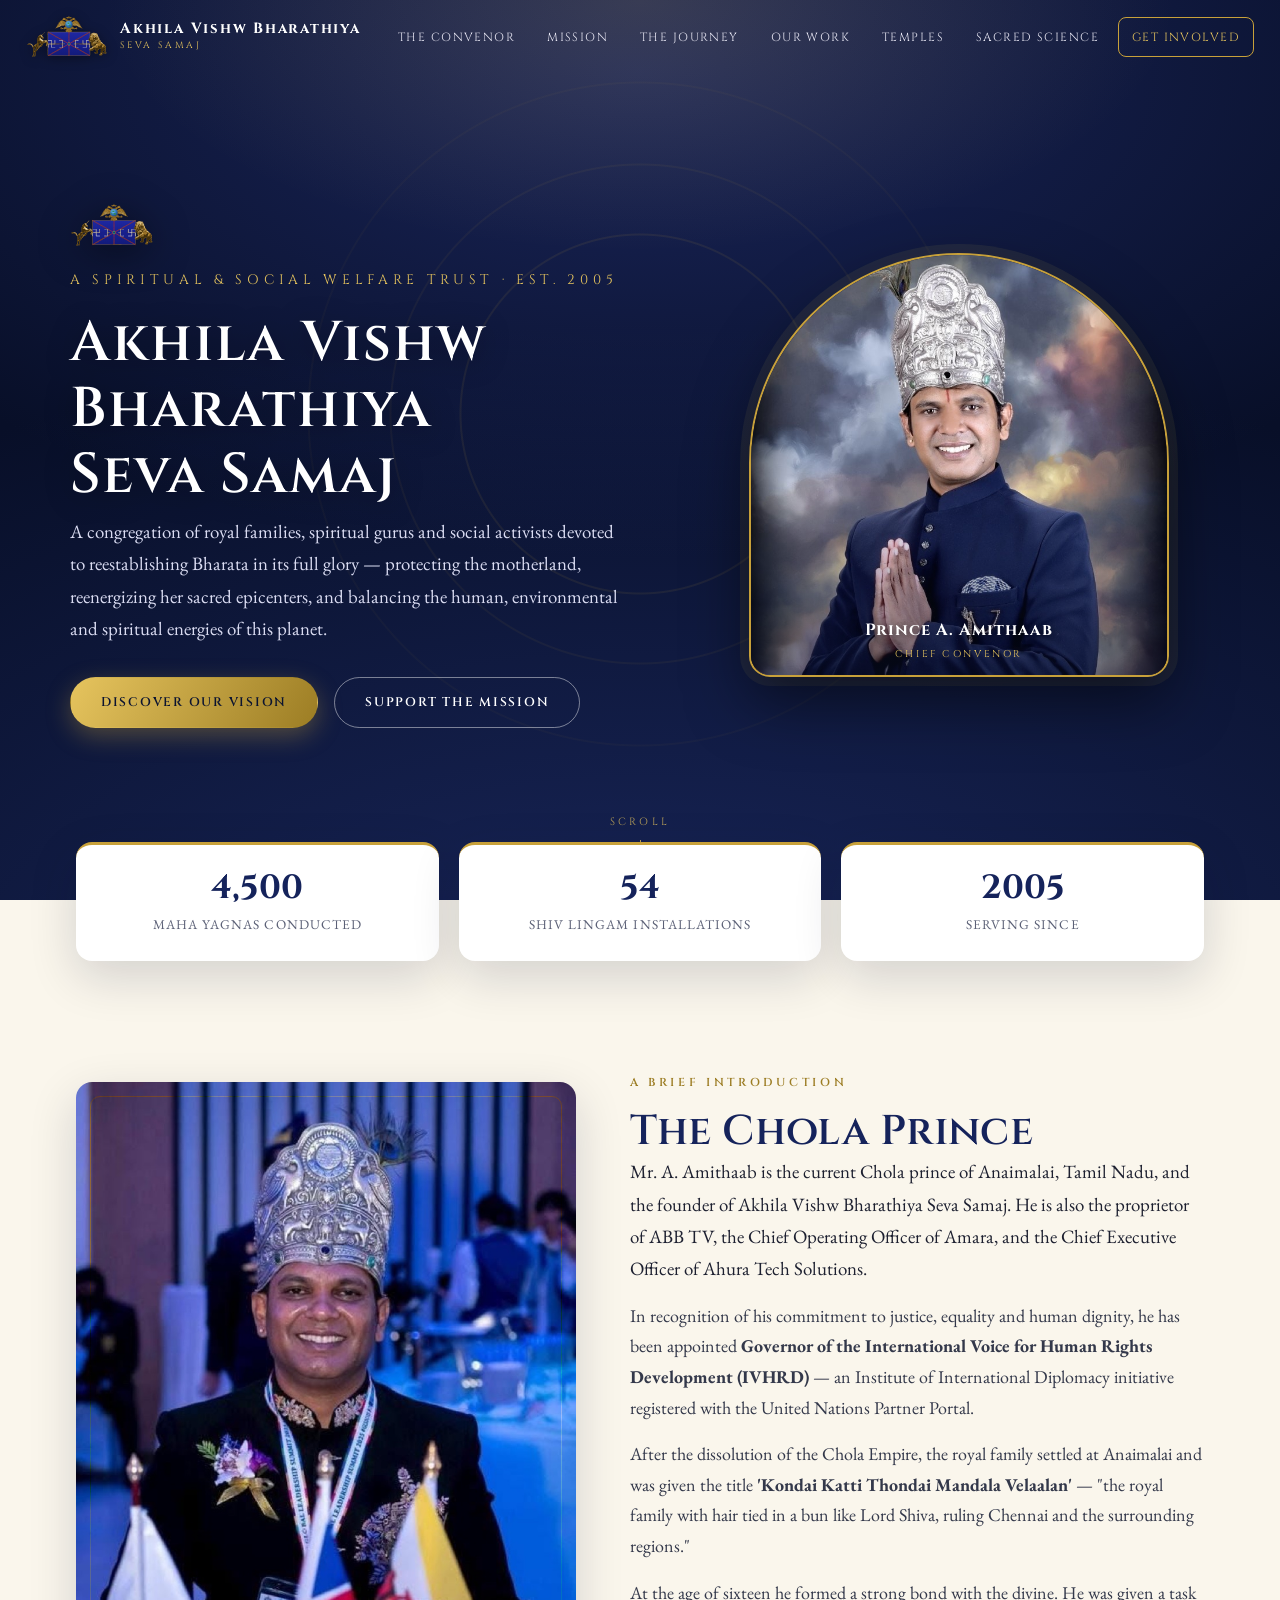
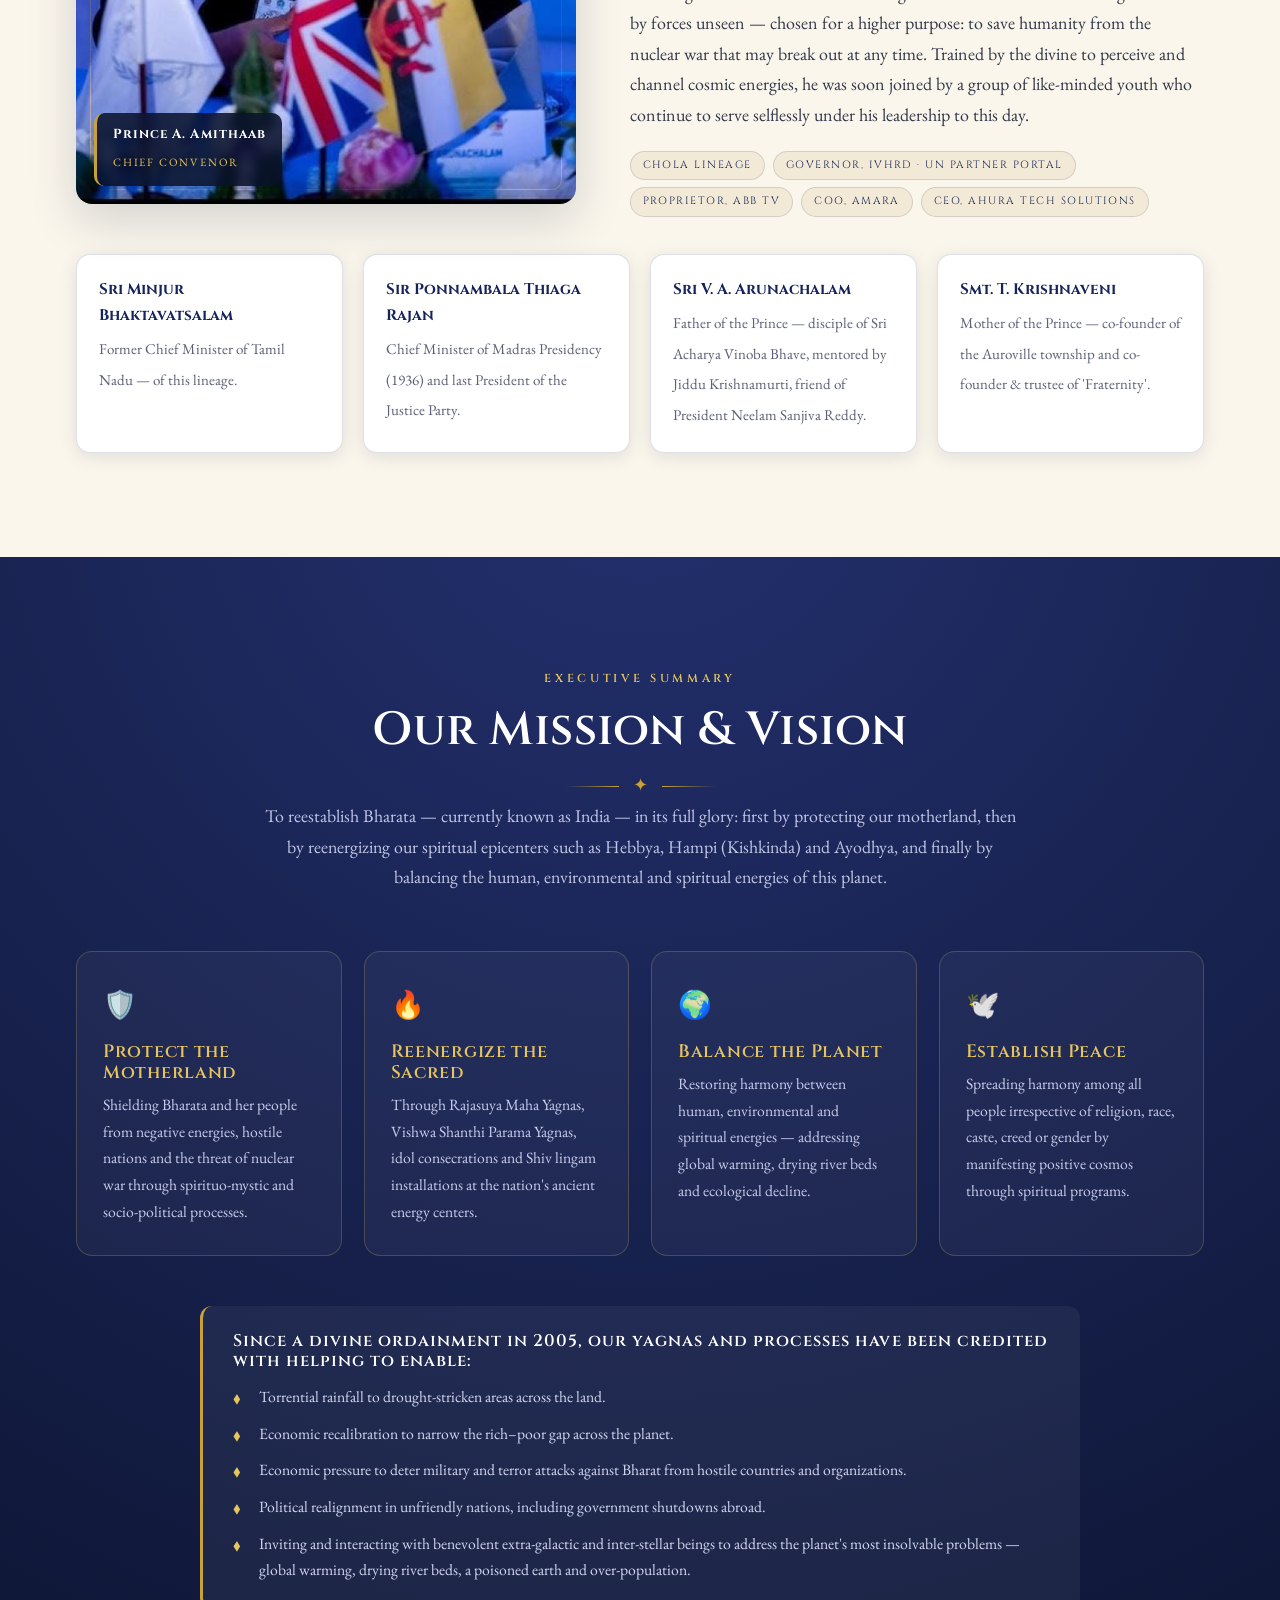
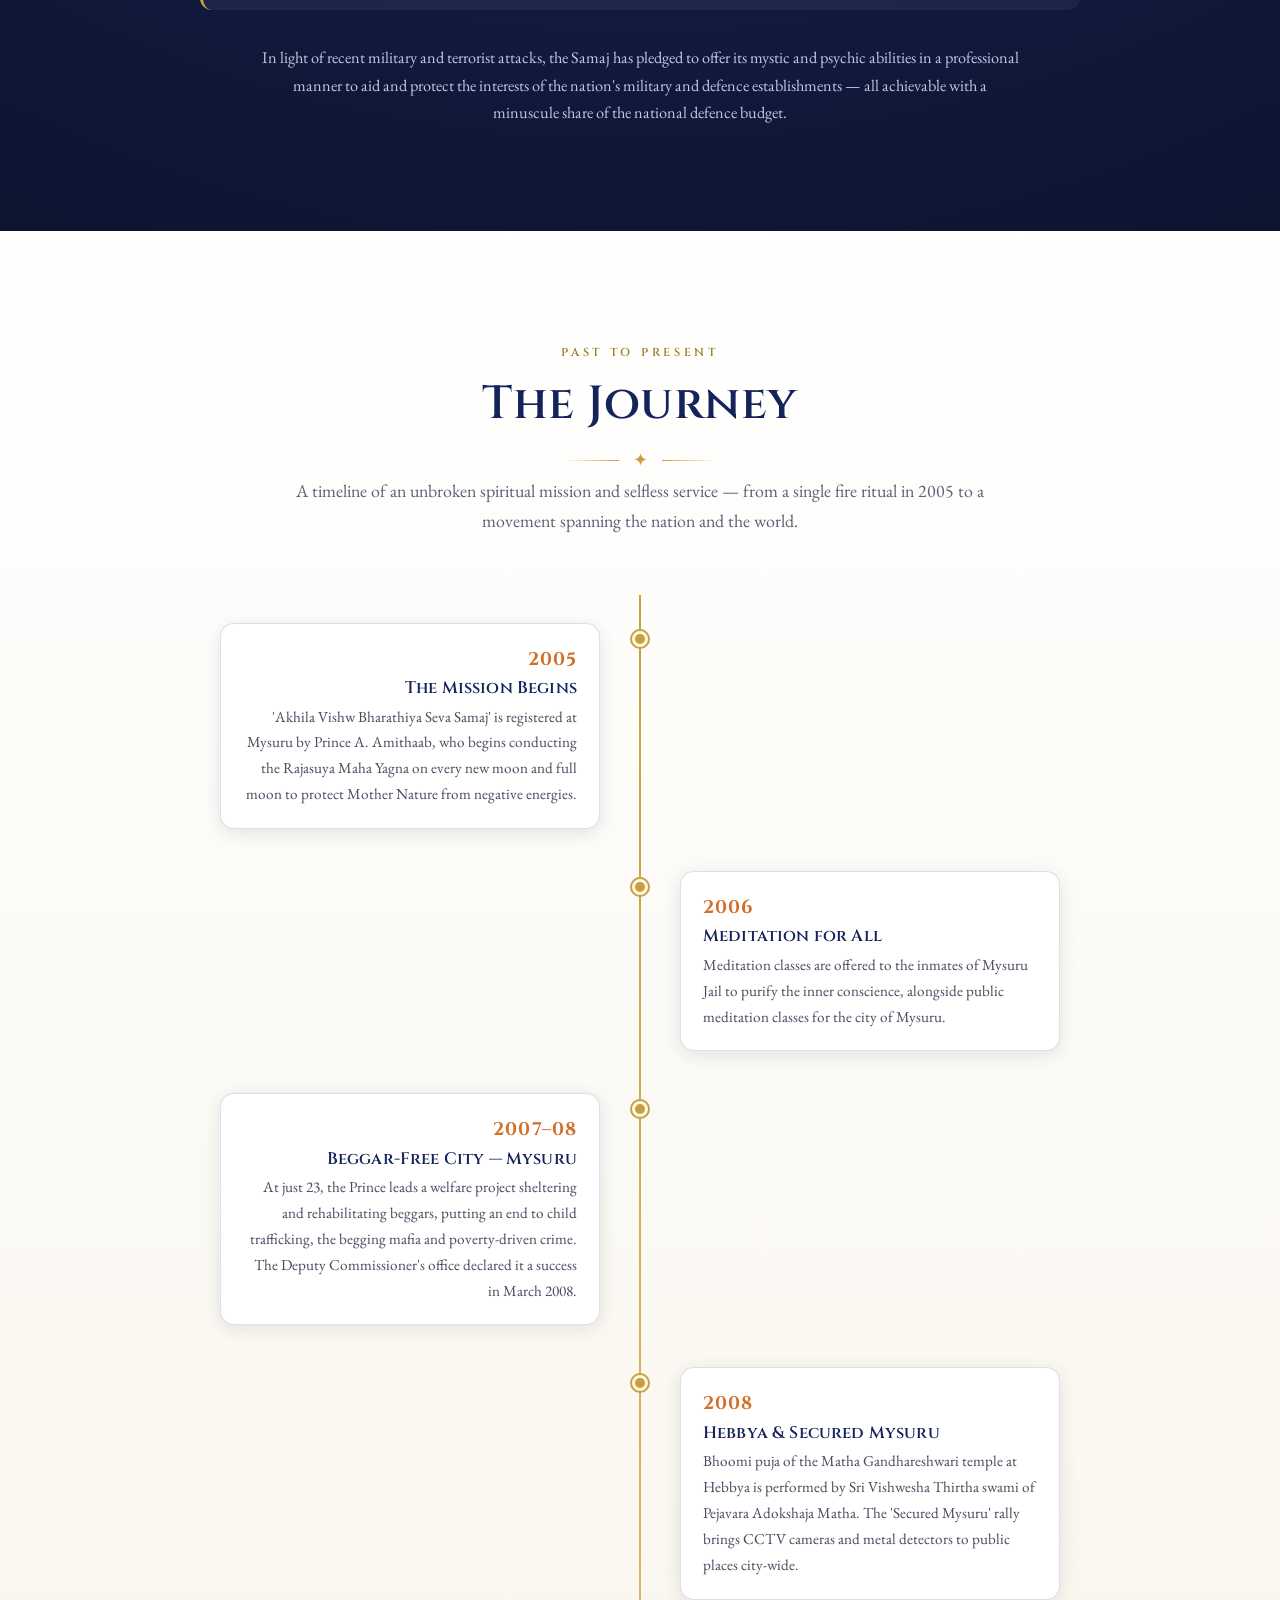
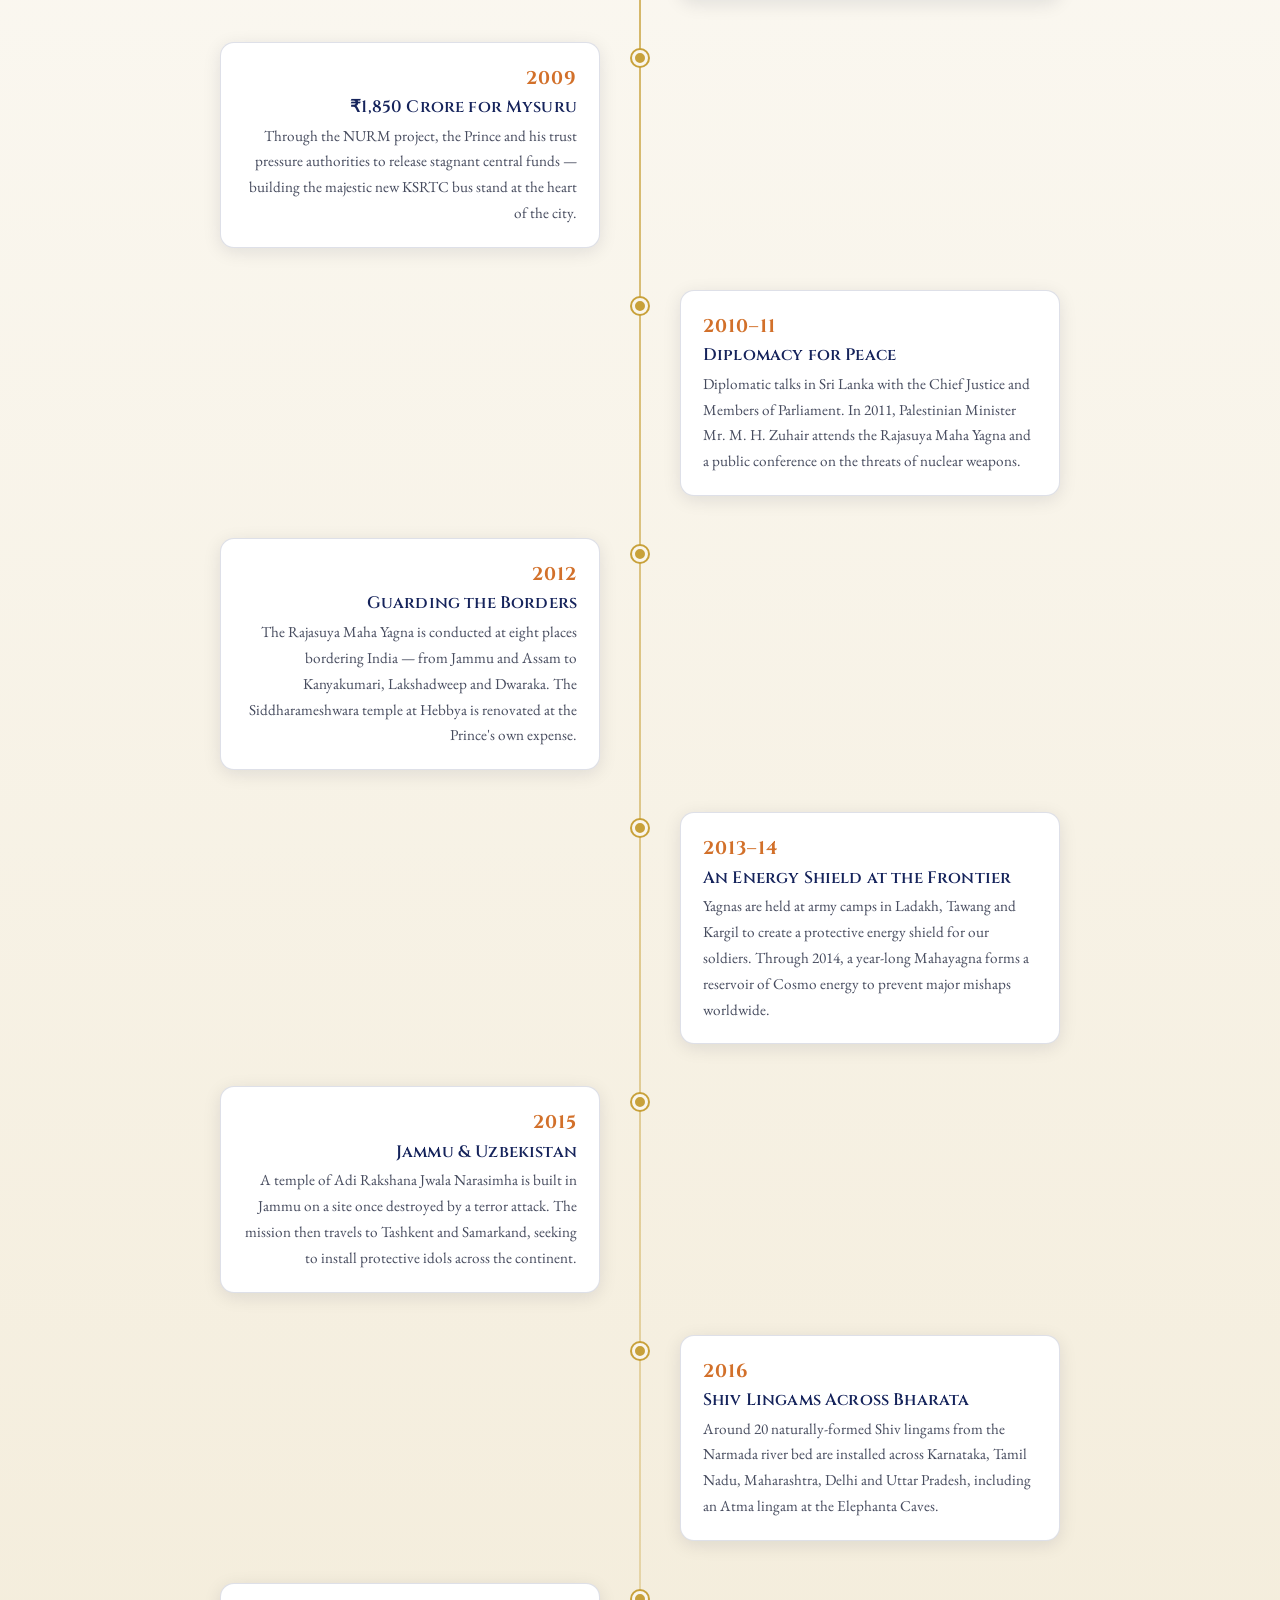
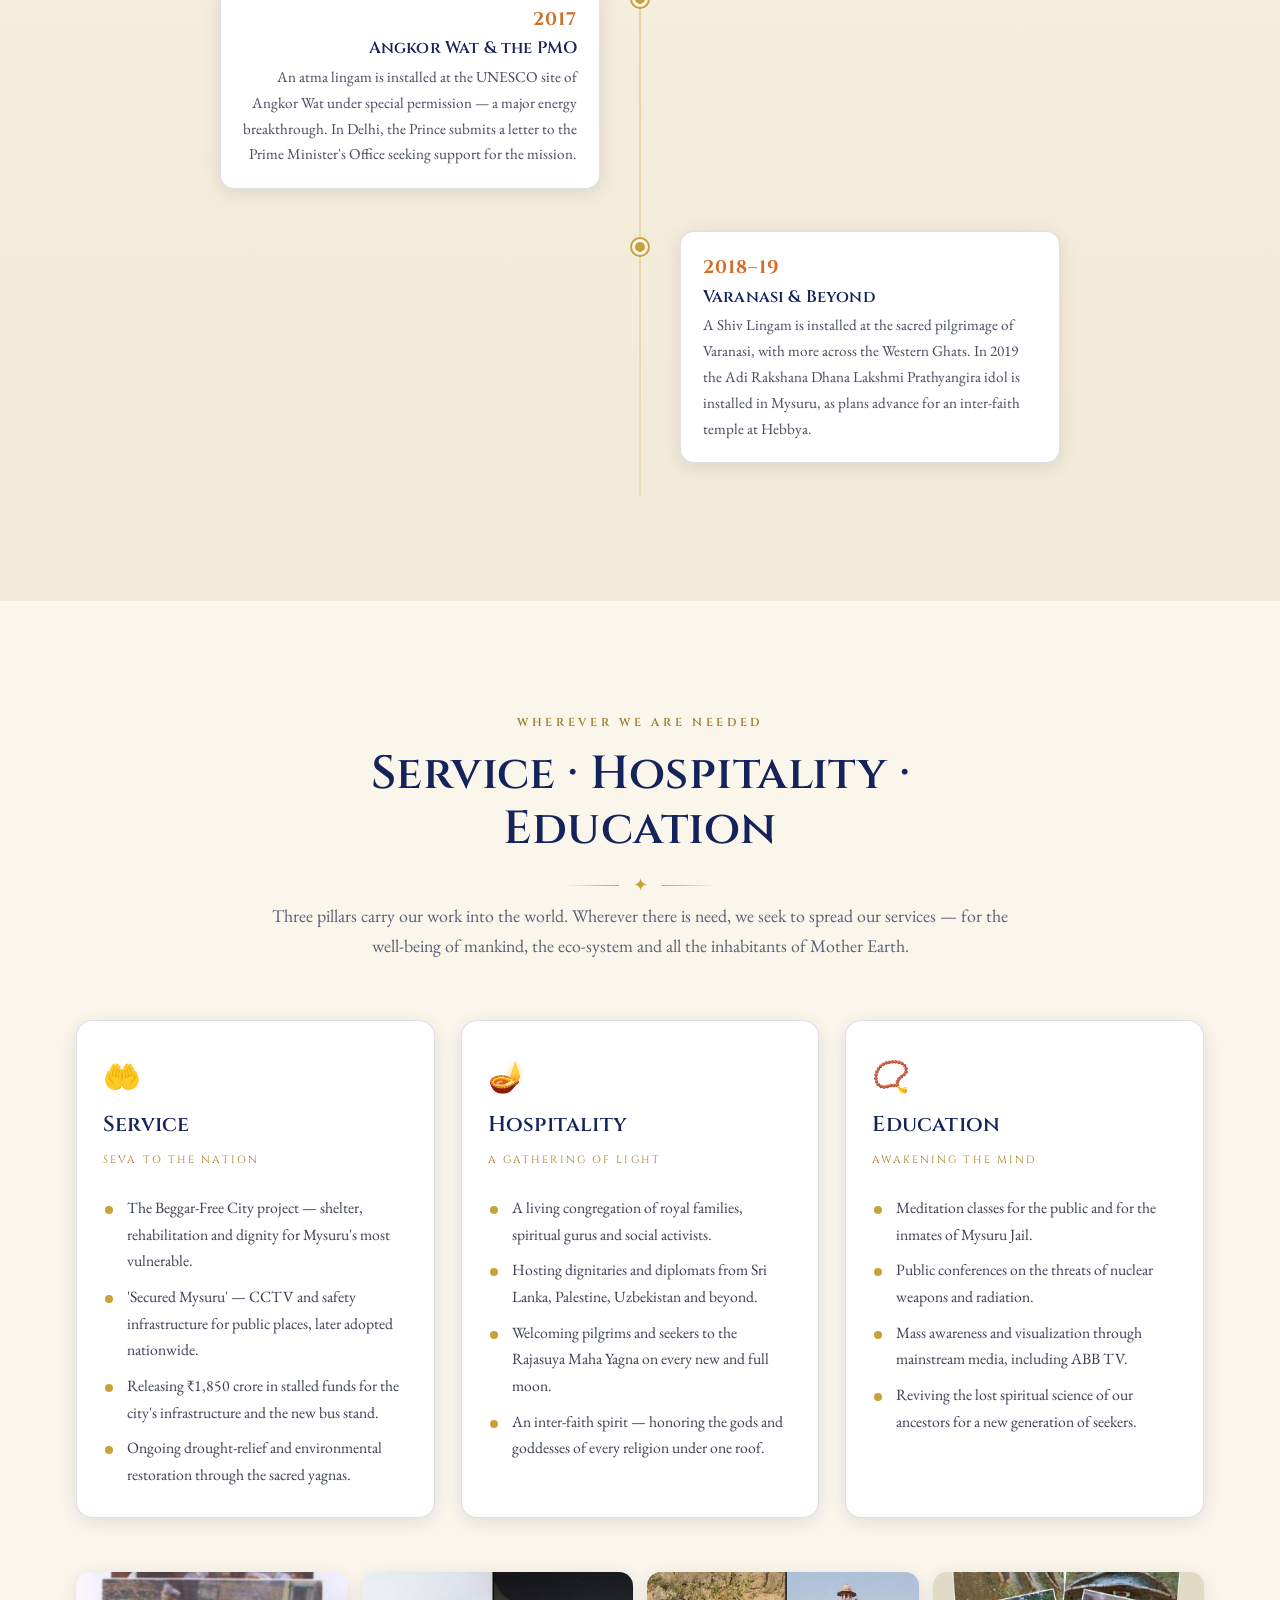
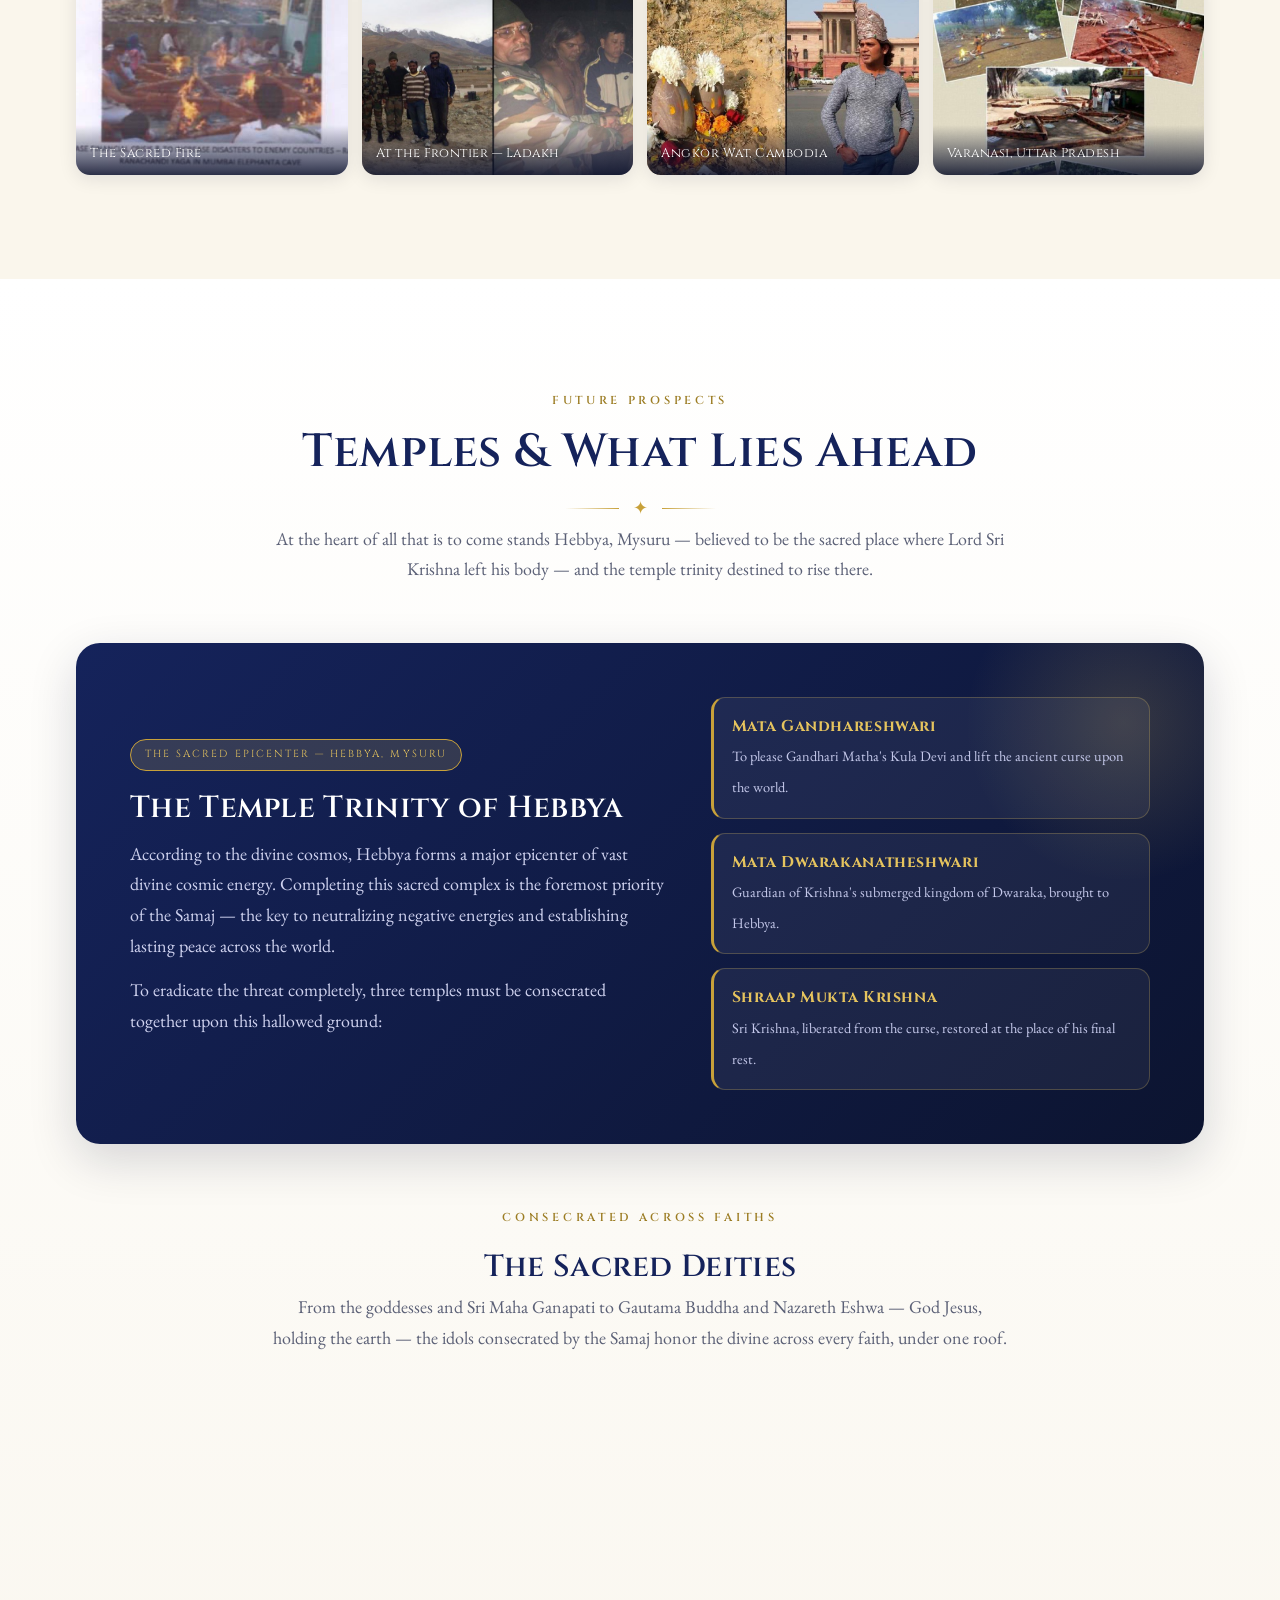
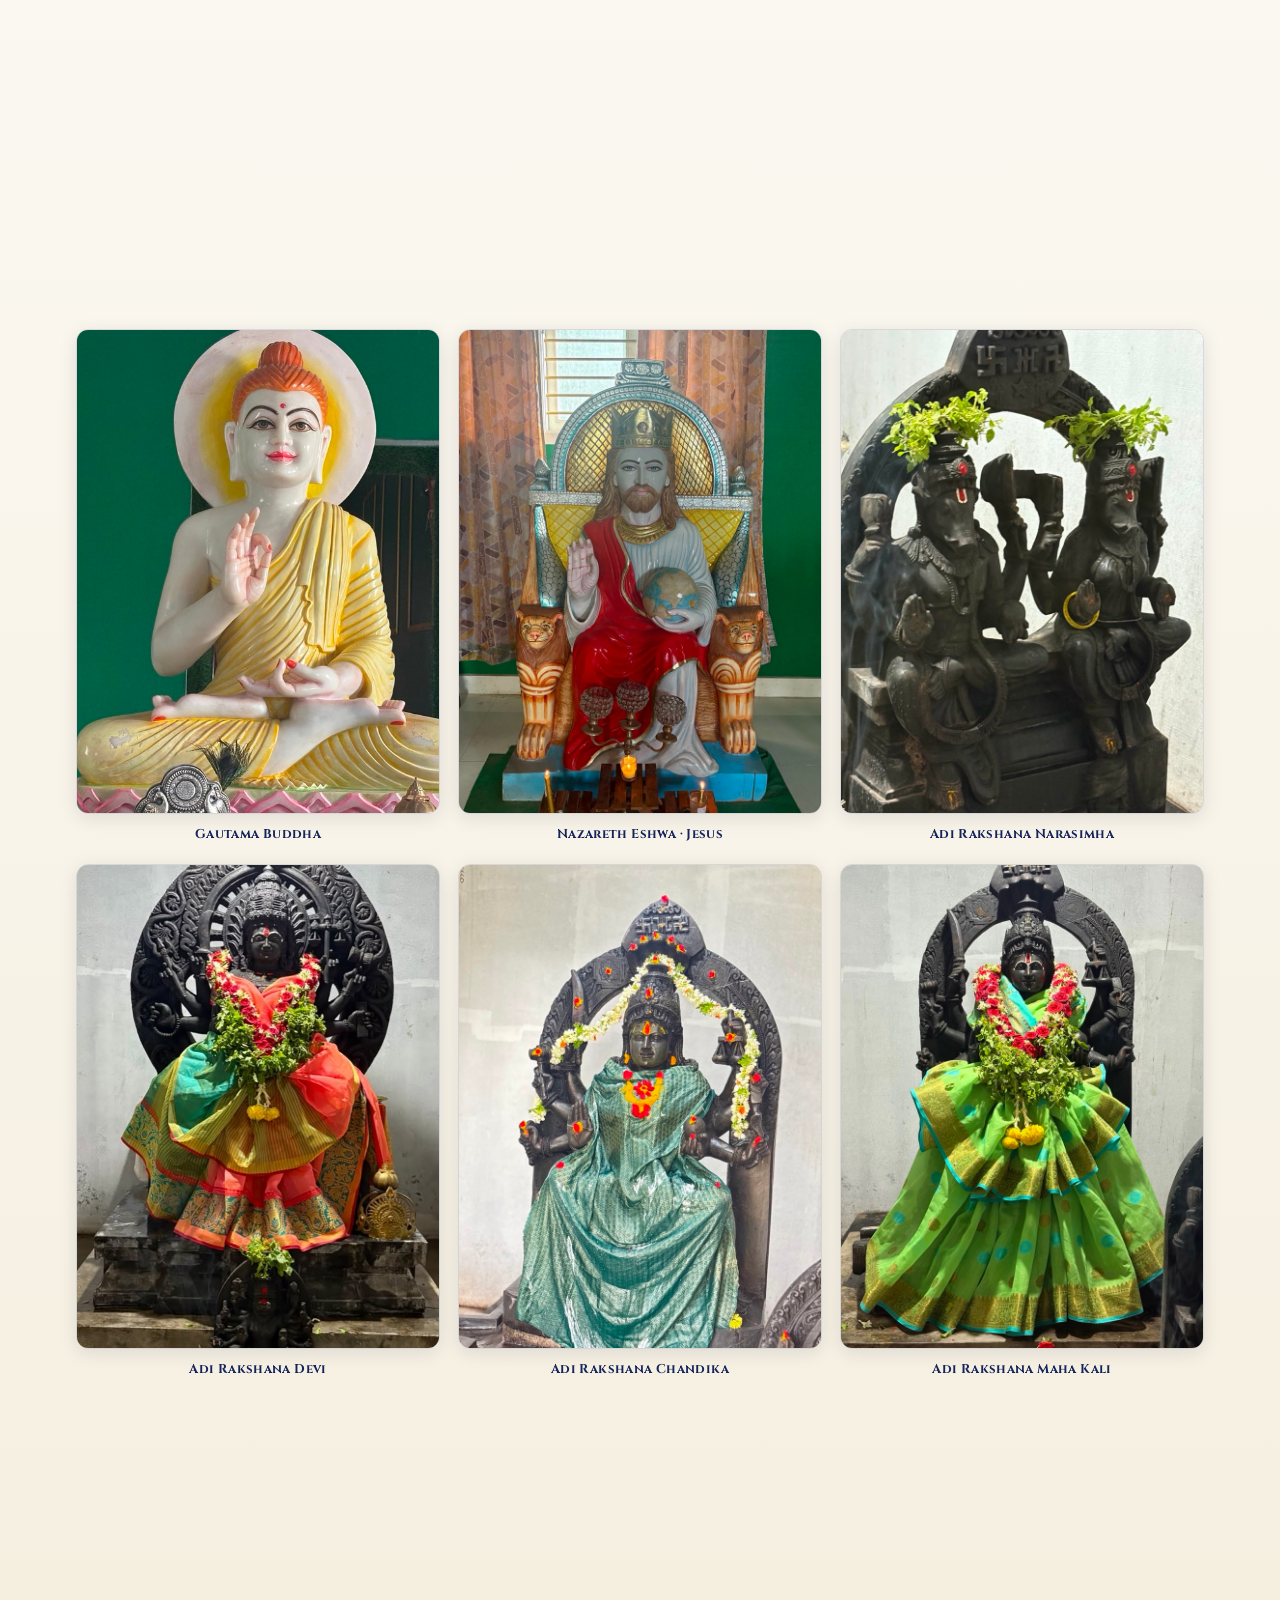
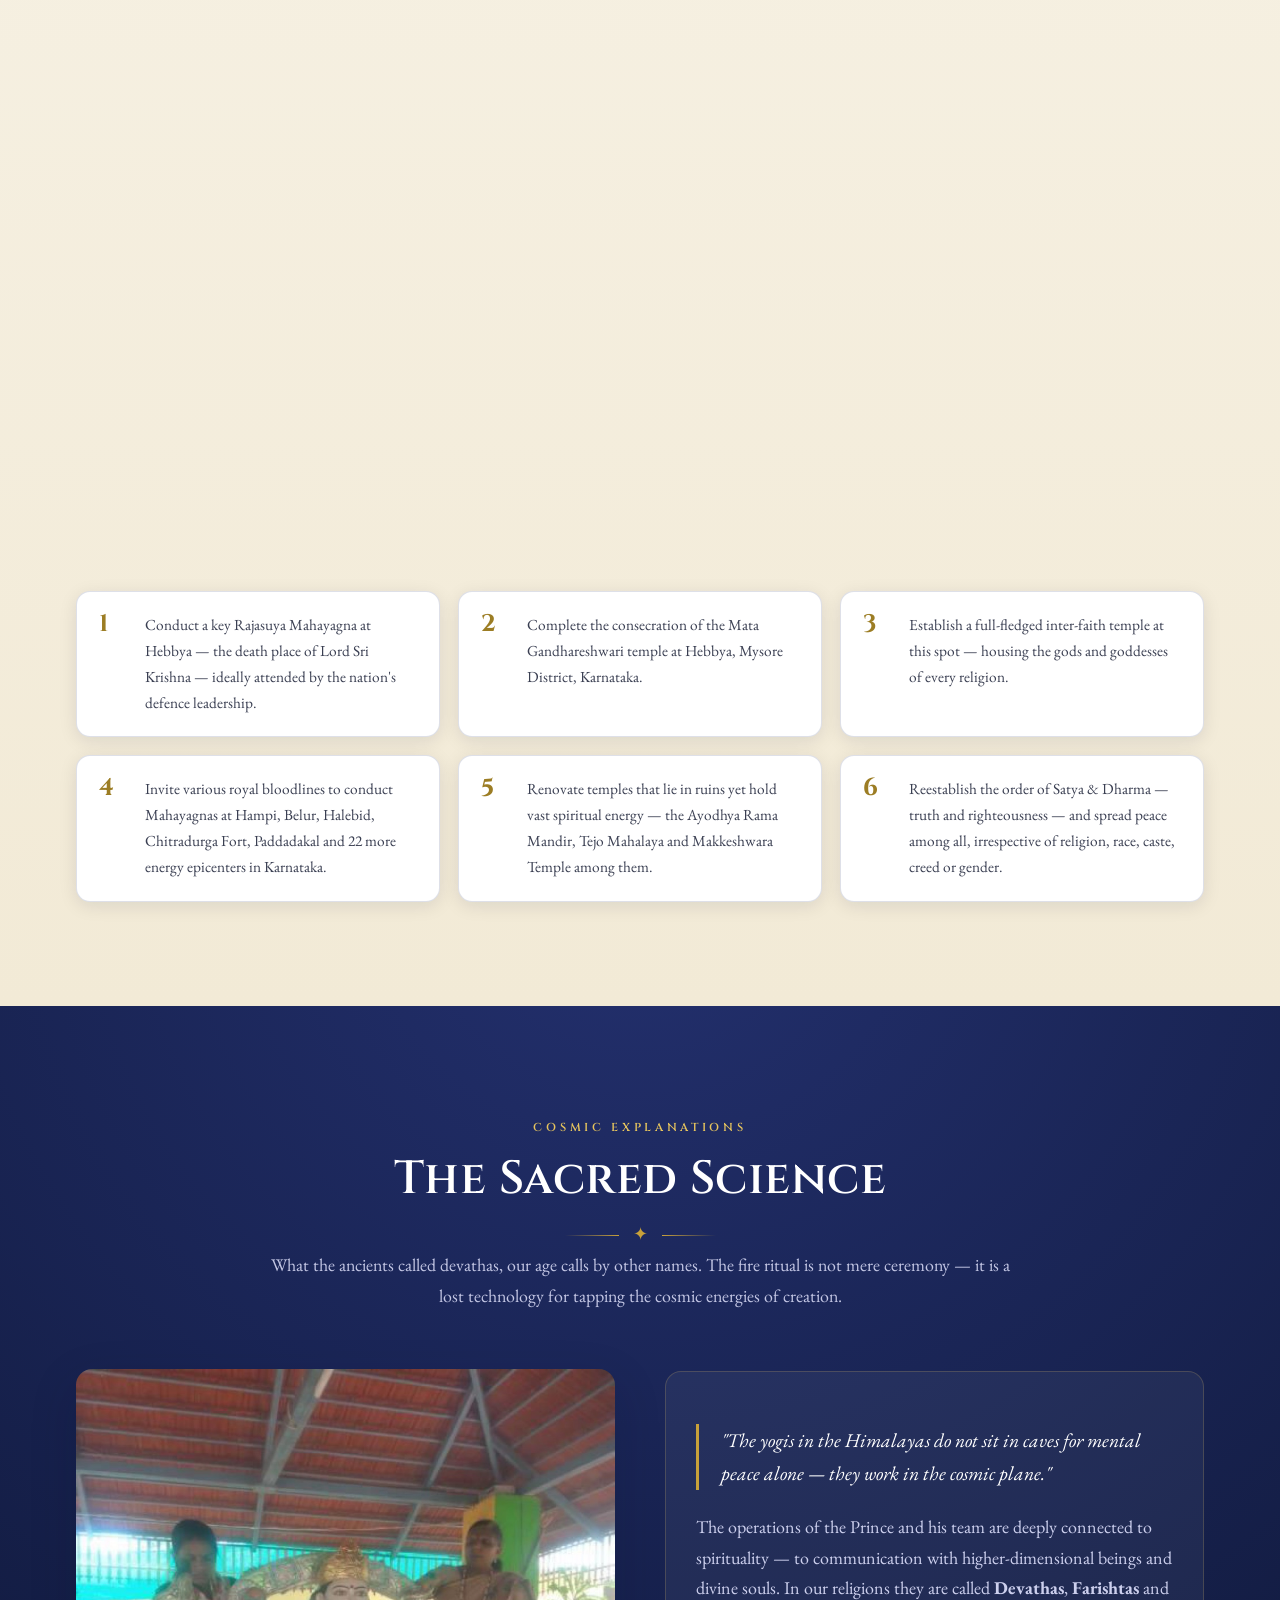
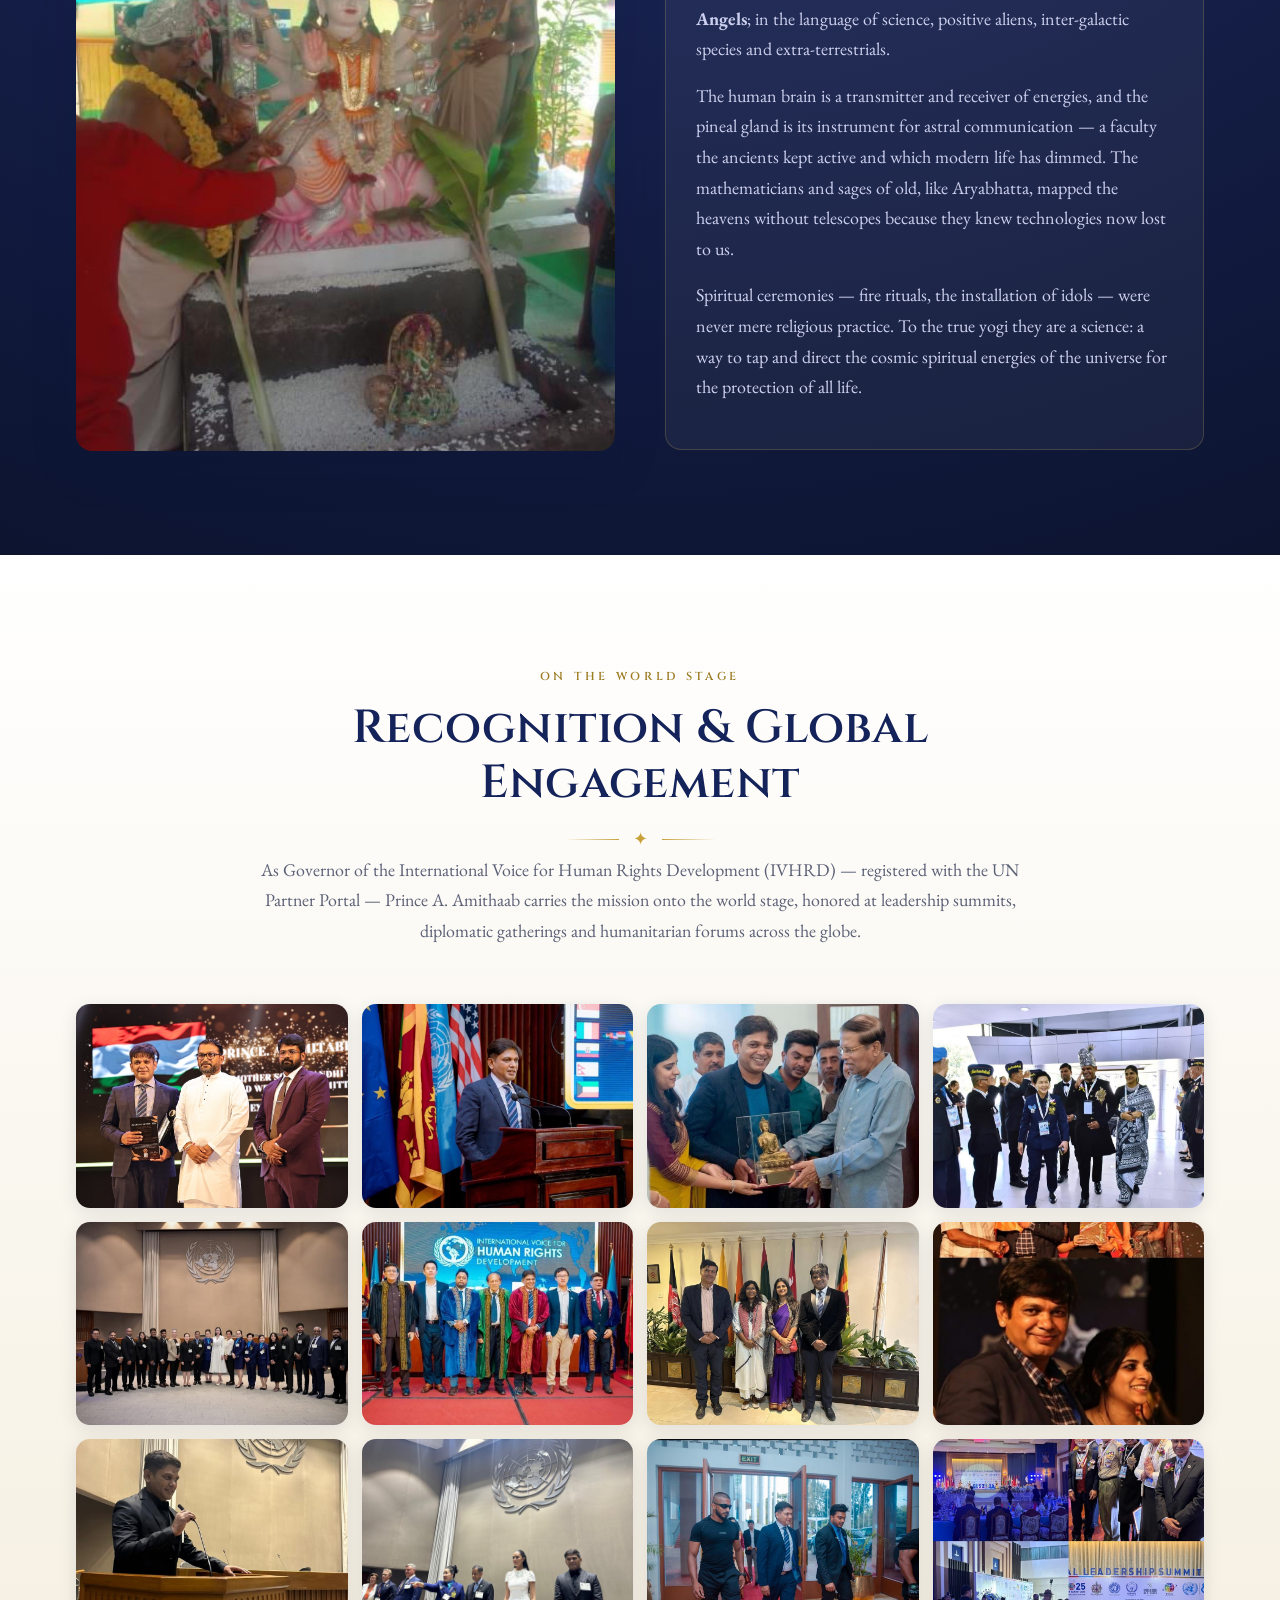
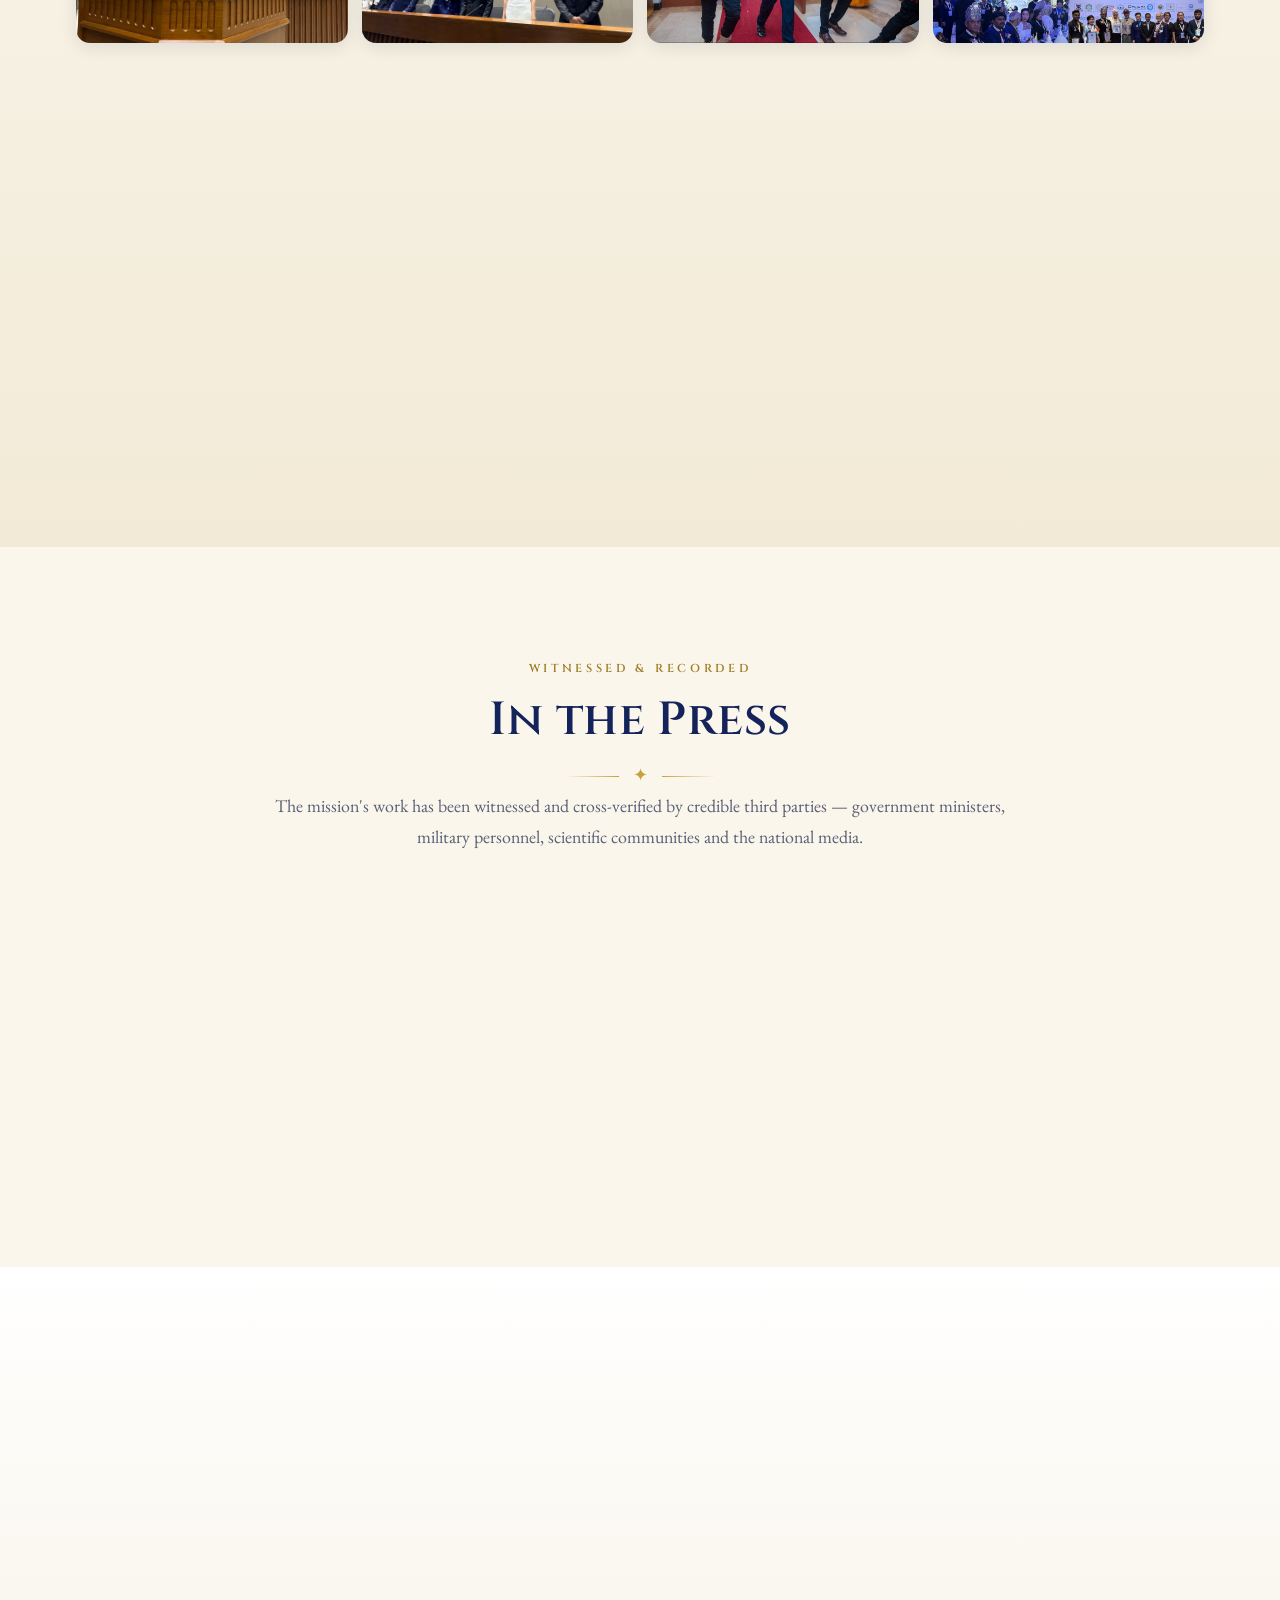
==== index.html @ a18f40dc "Add new event photos (UN/summits) to recognition + Sonia Gandhi committee card - 8 new photos into R" ====
<!DOCTYPE html>
<html lang="en">
<head>
<meta charset="UTF-8">
<meta name="viewport" content="width=device-width, initial-scale=1.0">
<meta name="robots" content="noindex, nofollow"><!-- review link: remove this line at public launch to allow search indexing -->
<title>Akhila Vishw Bharathiya Seva Samaj — Spiritual & Social Welfare Trust</title>
<meta name="description" content="Akhila Vishw Bharathiya Seva Samaj — a congregation of royal families, spiritual gurus and social activists led by Prince A. Amithaab, dedicated to reestablishing Bharata in its full glory through service and spirituality.">
<meta property="og:title" content="Akhila Vishw Bharathiya Seva Samaj">
<meta property="og:description" content="A congregation of royal families, spiritual gurus and social activists reenergizing the sacred epicenters of the motherland.">
<meta property="og:type" content="website">
<meta property="og:image" content="assets/img/founder-hero.jpg">
<link rel="icon" href="assets/img/emblem-v5.png">
<link rel="preconnect" href="https://fonts.googleapis.com">
<link rel="preconnect" href="https://fonts.gstatic.com" crossorigin>
<link href="https://fonts.googleapis.com/css2?family=Cinzel:wght@400;500;600;700&family=EB+Garamond:ital,wght@0,400;0,500;0,600;1,400;1,500&display=swap" rel="stylesheet">
<link rel="stylesheet" href="css/style.css">
</head>
<body>

<!-- ============ NAV ============ -->
<nav class="nav" id="nav">
  <a href="#hero" class="nav-brand">
    <img src="assets/img/emblem-v5.svg" alt="Akhila Vishw Bharathiya Seva Samaj emblem">
    <span><b>Akhila Vishw Bharathiya</b><small>Seva Samaj</small></span>
  </a>
  <div class="nav-links" id="navLinks">
    <a href="#convenor">The Convenor</a>
    <a href="#mission">Mission</a>
    <a href="#journey">The Journey</a>
    <a href="#service">Our Work</a>
    <a href="#temples">Temples</a>
    <a href="#philosophy">Sacred Science</a>
    <a href="#contact" class="nav-cta">Get Involved</a>
  </div>
  <button class="nav-toggle" id="navToggle" aria-label="Menu"><span></span><span></span><span></span></button>
</nav>

<!-- ============ HERO ============ -->
<header class="hero" id="hero">
  <div class="hero-grid">
    <div class="hero-copy">
      <img src="assets/img/emblem-v5.svg" alt="Akhila Vishw Bharathiya Seva Samaj emblem" class="hero-emblem-sm">
      <p class="program">A Spiritual &amp; Social Welfare Trust · Est. 2005</p>
      <h1>Akhila Vishw Bharathiya<br>Seva Samaj</h1>
      <p class="lede">A congregation of royal families, spiritual gurus and social activists devoted to reestablishing Bharata in its full glory — protecting the motherland, reenergizing her sacred epicenters, and balancing the human, environmental and spiritual energies of this planet.</p>
      <div class="hero-cta">
        <a href="#mission" class="btn btn-gold">Discover Our Vision</a>
        <a href="#contact" class="btn btn-ghost">Support the Mission</a>
      </div>
    </div>
    <div class="hero-portrait">
      <div class="hp-frame">
        <img src="assets/img/founder-hero.jpg" alt="Prince A. Amithaab, Chief Convenor">
      </div>
      <div class="hp-name"><b>Prince A. Amithaab</b><small>Chief Convenor</small></div>
    </div>
  </div>
  <div class="scroll-cue">Scroll<i></i></div>
</header>

<!-- ============ STATS ============ -->
<section class="stats" aria-label="At a glance">
  <div class="stat reveal"><div class="num" data-count="4500">0</div><div class="lab">Maha Yagnas Conducted</div></div>
  <div class="stat reveal d1"><div class="num" data-count="54">0</div><div class="lab">Shiv Lingam Installations</div></div>
  <div class="stat reveal d2"><div class="num" data-count="2005" data-plain="1">0</div><div class="lab">Serving Since</div></div>
</section>

<!-- ============ CONVENOR ============ -->
<section class="section" id="convenor">
  <div class="wrap">
    <div class="split">
      <div class="portrait-frame reveal">
        <img src="assets/img/founder-portrait-2.jpg" alt="Prince A. Amithaab, Chief Convenor">
        <div class="portrait-cap"><b>Prince A. Amithaab</b><small>Chief Convenor</small></div>
      </div>
      <div class="prose reveal d1">
        <span class="eyebrow">A Brief Introduction</span>
        <h2 style="color:var(--royal);font-size:clamp(1.8rem,3.6vw,2.6rem)">The Chola Prince</h2>
        <p class="lead">Mr. A. Amithaab is the current Chola prince of Anaimalai, Tamil Nadu, and the founder of Akhila Vishw Bharathiya Seva Samaj. He is also the proprietor of ABB TV, the Chief Operating Officer of Amara, and the Chief Executive Officer of Ahura Tech Solutions.</p>
        <p>In recognition of his commitment to justice, equality and human dignity, he has been appointed <b>Governor of the International Voice for Human Rights Development (IVHRD)</b> — an Institute of International Diplomacy initiative registered with the United Nations Partner Portal.</p>
        <p>After the dissolution of the Chola Empire, the royal family settled at Anaimalai and was given the title <b>'Kondai Katti Thondai Mandala Velaalan'</b> — "the royal family with hair tied in a bun like Lord Shiva, ruling Chennai and the surrounding regions."</p>
        <p>At the age of sixteen he formed a strong bond with the divine. He was given a task by forces unseen — chosen for a higher purpose: to save humanity from the nuclear war that may break out at any time. Trained by the divine to perceive and channel cosmic energies, he was soon joined by a group of like-minded youth who continue to serve selflessly under his leadership to this day.</p>
        <div>
          <span class="tag-royal">Chola Lineage</span>
          <span class="tag-royal">Governor, IVHRD · UN Partner Portal</span>
          <span class="tag-royal">Proprietor, ABB TV</span>
          <span class="tag-royal">COO, Amara</span>
          <span class="tag-royal">CEO, Ahura Tech Solutions</span>
        </div>
      </div>
    </div>

    <div class="lineage">
      <div class="card reveal"><b>Sri Minjur Bhaktavatsalam</b><small>Former Chief Minister of Tamil Nadu — of this lineage.</small></div>
      <div class="card reveal d1"><b>Sir Ponnambala Thiaga Rajan</b><small>Chief Minister of Madras Presidency (1936) and last President of the Justice Party.</small></div>
      <div class="card reveal d2"><b>Sri V. A. Arunachalam</b><small>Father of the Prince — disciple of Sri Acharya Vinoba Bhave, mentored by Jiddu Krishnamurti, friend of President Neelam Sanjiva Reddy.</small></div>
      <div class="card reveal d3"><b>Smt. T. Krishnaveni</b><small>Mother of the Prince — co-founder of the Auroville township and co-founder & trustee of 'Fraternity'.</small></div>
    </div>
  </div>
</section>

<!-- ============ MISSION ============ -->
<section class="section dark" id="mission">
  <div class="wrap">
    <div class="section-head">
      <span class="eyebrow light">Executive Summary</span>
      <h2>Our Mission &amp; Vision</h2>
      <div class="flourish"><span></span><i>✦</i><span></span></div>
      <p>To reestablish Bharata — currently known as India — in its full glory: first by protecting our motherland, then by reenergizing our spiritual epicenters such as Hebbya, Hampi (Kishkinda) and Ayodhya, and finally by balancing the human, environmental and spiritual energies of this planet.</p>
    </div>
    <div class="mission-grid">
      <div class="mcard reveal"><span class="ic">🛡️</span><h3>Protect the Motherland</h3><p>Shielding Bharata and her people from negative energies, hostile nations and the threat of nuclear war through spirituo-mystic and socio-political processes.</p></div>
      <div class="mcard reveal d1"><span class="ic">🔥</span><h3>Reenergize the Sacred</h3><p>Through Rajasuya Maha Yagnas, Vishwa Shanthi Parama Yagnas, idol consecrations and Shiv lingam installations at the nation's ancient energy centers.</p></div>
      <div class="mcard reveal d2"><span class="ic">🌍</span><h3>Balance the Planet</h3><p>Restoring harmony between human, environmental and spiritual energies — addressing global warming, drying river beds and ecological decline.</p></div>
      <div class="mcard reveal d3"><span class="ic">🕊️</span><h3>Establish Peace</h3><p>Spreading harmony among all people irrespective of religion, race, caste, creed or gender by manifesting positive cosmos through spiritual programs.</p></div>
    </div>

    <div class="enabled reveal">
      <h4>Since a divine ordainment in 2005, our yagnas and processes have been credited with helping to enable:</h4>
      <ul>
        <li>Torrential rainfall to drought-stricken areas across the land.</li>
        <li>Economic recalibration to narrow the rich–poor gap across the planet.</li>
        <li>Economic pressure to deter military and terror attacks against Bharat from hostile countries and organizations.</li>
        <li>Political realignment in unfriendly nations, including government shutdowns abroad.</li>
        <li>Inviting and interacting with benevolent extra-galactic and inter-stellar beings to address the planet's most insolvable problems — global warming, drying river beds, a poisoned earth and over-population.</li>
      </ul>
    </div>
    <p style="text-align:center;max-width:760px;margin:34px auto 0;color:#c3c6e4;font-size:1.02rem">In light of recent military and terrorist attacks, the Samaj has pledged to offer its mystic and psychic abilities in a professional manner to aid and protect the interests of the nation's military and defence establishments — all achievable with a minuscule share of the national defence budget.</p>
  </div>
</section>

<!-- ============ JOURNEY / TIMELINE ============ -->
<section class="section alt" id="journey">
  <div class="wrap">
    <div class="section-head">
      <span class="eyebrow">Past to Present</span>
      <h2>The Journey</h2>
      <div class="flourish"><span></span><i>✦</i><span></span></div>
      <p>A timeline of an unbroken spiritual mission and selfless service — from a single fire ritual in 2005 to a movement spanning the nation and the world.</p>
    </div>
    <div class="timeline">
      <div class="tl-item reveal"><span class="dot"></span><div class="tl-card"><span class="tl-year">2005</span><h4>The Mission Begins</h4><p>'Akhila Vishw Bharathiya Seva Samaj' is registered at Mysuru by Prince A. Amithaab, who begins conducting the Rajasuya Maha Yagna on every new moon and full moon to protect Mother Nature from negative energies.</p></div></div>
      <div class="tl-item reveal"><span class="dot"></span><div class="tl-card"><span class="tl-year">2006</span><h4>Meditation for All</h4><p>Meditation classes are offered to the inmates of Mysuru Jail to purify the inner conscience, alongside public meditation classes for the city of Mysuru.</p></div></div>
      <div class="tl-item reveal"><span class="dot"></span><div class="tl-card"><span class="tl-year">2007–08</span><h4>Beggar-Free City — Mysuru</h4><p>At just 23, the Prince leads a welfare project sheltering and rehabilitating beggars, putting an end to child trafficking, the begging mafia and poverty-driven crime. The Deputy Commissioner's office declared it a success in March 2008.</p></div></div>
      <div class="tl-item reveal"><span class="dot"></span><div class="tl-card"><span class="tl-year">2008</span><h4>Hebbya &amp; Secured Mysuru</h4><p>Bhoomi puja of the Matha Gandhareshwari temple at Hebbya is performed by Sri Vishwesha Thirtha swami of Pejavara Adokshaja Matha. The 'Secured Mysuru' rally brings CCTV cameras and metal detectors to public places city-wide.</p></div></div>
      <div class="tl-item reveal"><span class="dot"></span><div class="tl-card"><span class="tl-year">2009</span><h4>₹1,850 Crore for Mysuru</h4><p>Through the NURM project, the Prince and his trust pressure authorities to release stagnant central funds — building the majestic new KSRTC bus stand at the heart of the city.</p></div></div>
      <div class="tl-item reveal"><span class="dot"></span><div class="tl-card"><span class="tl-year">2010–11</span><h4>Diplomacy for Peace</h4><p>Diplomatic talks in Sri Lanka with the Chief Justice and Members of Parliament. In 2011, Palestinian Minister Mr. M. H. Zuhair attends the Rajasuya Maha Yagna and a public conference on the threats of nuclear weapons.</p></div></div>
      <div class="tl-item reveal"><span class="dot"></span><div class="tl-card"><span class="tl-year">2012</span><h4>Guarding the Borders</h4><p>The Rajasuya Maha Yagna is conducted at eight places bordering India — from Jammu and Assam to Kanyakumari, Lakshadweep and Dwaraka. The Siddharameshwara temple at Hebbya is renovated at the Prince's own expense.</p></div></div>
      <div class="tl-item reveal"><span class="dot"></span><div class="tl-card"><span class="tl-year">2013–14</span><h4>An Energy Shield at the Frontier</h4><p>Yagnas are held at army camps in Ladakh, Tawang and Kargil to create a protective energy shield for our soldiers. Through 2014, a year-long Mahayagna forms a reservoir of Cosmo energy to prevent major mishaps worldwide.</p></div></div>
      <div class="tl-item reveal"><span class="dot"></span><div class="tl-card"><span class="tl-year">2015</span><h4>Jammu &amp; Uzbekistan</h4><p>A temple of Adi Rakshana Jwala Narasimha is built in Jammu on a site once destroyed by a terror attack. The mission then travels to Tashkent and Samarkand, seeking to install protective idols across the continent.</p></div></div>
      <div class="tl-item reveal"><span class="dot"></span><div class="tl-card"><span class="tl-year">2016</span><h4>Shiv Lingams Across Bharata</h4><p>Around 20 naturally-formed Shiv lingams from the Narmada river bed are installed across Karnataka, Tamil Nadu, Maharashtra, Delhi and Uttar Pradesh, including an Atma lingam at the Elephanta Caves.</p></div></div>
      <div class="tl-item reveal"><span class="dot"></span><div class="tl-card"><span class="tl-year">2017</span><h4>Angkor Wat &amp; the PMO</h4><p>An atma lingam is installed at the UNESCO site of Angkor Wat under special permission — a major energy breakthrough. In Delhi, the Prince submits a letter to the Prime Minister's Office seeking support for the mission.</p></div></div>
      <div class="tl-item reveal"><span class="dot"></span><div class="tl-card"><span class="tl-year">2018–19</span><h4>Varanasi &amp; Beyond</h4><p>A Shiv Lingam is installed at the sacred pilgrimage of Varanasi, with more across the Western Ghats. In 2019 the Adi Rakshana Dhana Lakshmi Prathyangira idol is installed in Mysuru, as plans advance for an inter-faith temple at Hebbya.</p></div></div>
    </div>
  </div>
</section>

<!-- ============ SERVICE / HOSPITALITY / EDUCATION ============ -->
<section class="section" id="service">
  <div class="wrap">
    <div class="section-head">
      <span class="eyebrow">Wherever We Are Needed</span>
      <h2>Service · Hospitality · Education</h2>
      <div class="flourish"><span></span><i>✦</i><span></span></div>
      <p>Three pillars carry our work into the world. Wherever there is need, we seek to spread our services — for the well-being of mankind, the eco-system and all the inhabitants of Mother Earth.</p>
    </div>
    <div class="pillars">
      <div class="pillar reveal">
        <div class="ph"><span class="crest">🤲</span><h3>Service</h3><span class="sub">Seva to the Nation</span></div>
        <div class="pb"><ul>
          <li>The Beggar-Free City project — shelter, rehabilitation and dignity for Mysuru's most vulnerable.</li>
          <li>'Secured Mysuru' — CCTV and safety infrastructure for public places, later adopted nationwide.</li>
          <li>Releasing ₹1,850 crore in stalled funds for the city's infrastructure and the new bus stand.</li>
          <li>Ongoing drought-relief and environmental restoration through the sacred yagnas.</li>
        </ul></div>
      </div>
      <div class="pillar reveal d1">
        <div class="ph"><span class="crest">🪔</span><h3>Hospitality</h3><span class="sub">A Gathering of Light</span></div>
        <div class="pb"><ul>
          <li>A living congregation of royal families, spiritual gurus and social activists.</li>
          <li>Hosting dignitaries and diplomats from Sri Lanka, Palestine, Uzbekistan and beyond.</li>
          <li>Welcoming pilgrims and seekers to the Rajasuya Maha Yagna on every new and full moon.</li>
          <li>An inter-faith spirit — honoring the gods and goddesses of every religion under one roof.</li>
        </ul></div>
      </div>
      <div class="pillar reveal d2">
        <div class="ph"><span class="crest">📿</span><h3>Education</h3><span class="sub">Awakening the Mind</span></div>
        <div class="pb"><ul>
          <li>Meditation classes for the public and for the inmates of Mysuru Jail.</li>
          <li>Public conferences on the threats of nuclear weapons and radiation.</li>
          <li>Mass awareness and visualization through mainstream media, including ABB TV.</li>
          <li>Reviving the lost spiritual science of our ancestors for a new generation of seekers.</li>
        </ul></div>
      </div>
    </div>

    <div class="gallery">
      <figure class="reveal"><img src="assets/img/yagna-fire.jpg" alt="Rajasuya Maha Yagna fire ritual"><figcaption>The Sacred Fire</figcaption></figure>
      <figure class="reveal d1"><img src="assets/img/army-ladakh.jpg" alt="Yagna at army camp in Ladakh"><figcaption>At the Frontier — Ladakh</figcaption></figure>
      <figure class="reveal d2"><img src="assets/img/angkor-wat.jpg" alt="Mission at Angkor Wat, Cambodia"><figcaption>Angkor Wat, Cambodia</figcaption></figure>
      <figure class="reveal d3"><img src="assets/img/yagna-varanasi.jpg" alt="Fire ritual at Varanasi"><figcaption>Varanasi, Uttar Pradesh</figcaption></figure>
    </div>
  </div>
</section>

<!-- ============ TEMPLES & FUTURE ============ -->
<section class="section alt" id="temples">
  <div class="wrap">
    <div class="section-head">
      <span class="eyebrow">Future Prospects</span>
      <h2>Temples &amp; What Lies Ahead</h2>
      <div class="flourish"><span></span><i>✦</i><span></span></div>
      <p>At the heart of all that is to come stands Hebbya, Mysuru — believed to be the sacred place where Lord Sri Krishna left his body — and the temple trinity destined to rise there.</p>
    </div>

    <div class="hebbya reveal">
      <div>
        <span class="badge">The Sacred Epicenter — Hebbya, Mysuru</span>
        <h3>The Temple Trinity of Hebbya</h3>
        <p>According to the divine cosmos, Hebbya forms a major epicenter of vast divine cosmic energy. Completing this sacred complex is the foremost priority of the Samaj — the key to neutralizing negative energies and establishing lasting peace across the world.</p>
        <p>To eradicate the threat completely, three temples must be consecrated together upon this hallowed ground:</p>
      </div>
      <div class="trinity">
        <div class="t"><b>Mata Gandhareshwari</b><small>To please Gandhari Matha's Kula Devi and lift the ancient curse upon the world.</small></div>
        <div class="t"><b>Mata Dwarakanatheshwari</b><small>Guardian of Krishna's submerged kingdom of Dwaraka, brought to Hebbya.</small></div>
        <div class="t"><b>Shraap Mukta Krishna</b><small>Sri Krishna, liberated from the curse, restored at the place of his final rest.</small></div>
      </div>
    </div>

    <div style="text-align:center;max-width:740px;margin:56px auto 26px">
      <span class="eyebrow">Consecrated Across Faiths</span>
      <h3 style="color:var(--royal);font-size:clamp(1.4rem,2.6vw,1.9rem);margin-top:.4rem">The Sacred Deities</h3>
      <p style="color:var(--muted);margin-top:.5rem">From the goddesses and Sri Maha Ganapati to Gautama Buddha and Nazareth Eshwa — God Jesus, holding the earth — the idols consecrated by the Samaj honor the divine across every faith, under one roof.</p>
    </div>
    <div class="deities">
      <div class="deity reveal"><img src="assets/img/deity-1.jpg" alt="Adi Rakshana Prathyangira"><b>Adi Rakshana Prathyangira</b></div>
      <div class="deity reveal d1"><img src="assets/img/deity-2.jpg" alt="Adi Shakthi"><b>Adi Shakthi</b></div>
      <div class="deity reveal d2"><img src="assets/img/deity-3.jpg" alt="Sri Maha Ganapati"><b>Sri Maha Ganapati</b></div>
      <div class="deity reveal"><img src="assets/img/deity-4.jpg" alt="Gautama Buddha"><b>Gautama Buddha</b></div>
      <div class="deity reveal d1"><img src="assets/img/deity-7.jpg" alt="Nazareth Eshwa — God Jesus, holding the earth"><b>Nazareth Eshwa · Jesus</b></div>
      <div class="deity reveal d2"><img src="assets/img/deity-5.jpg" alt="Adi Rakshana Narasimha"><b>Adi Rakshana Narasimha</b></div>
      <div class="deity reveal"><img src="assets/img/deity-6.jpg" alt="Adi Rakshana Devi"><b>Adi Rakshana Devi</b></div>
      <div class="deity reveal d1"><img src="assets/img/deity-8.jpg" alt="Adi Rakshana Chandika"><b>Adi Rakshana Chandika</b></div>
      <div class="deity reveal d2"><img src="assets/img/deity-9.jpg" alt="Adi Rakshana Maha Kali"><b>Adi Rakshana Maha Kali</b></div>
    </div>

    <div class="reveal">
      <div style="text-align:center;max-width:740px;margin:58px auto 26px">
        <span class="eyebrow">Across Civilizations</span>
        <h3 style="color:var(--royal);font-size:clamp(1.4rem,2.6vw,1.9rem);margin-top:.4rem">Deities of the Ancient World</h3>
        <p style="color:var(--muted);margin-top:.5rem">The Samaj's reverence spans every civilization — including the gods of ancient Egypt, Isis and Anubis, consecrated alongside the deities of Bharata.</p>
      </div>
      <div class="civ-grid">
        <div class="deity"><video src="assets/video/anubis.mp4" poster="assets/img/anubis-poster.jpg" autoplay muted loop playsinline preload="metadata"></video><b>Anubis</b></div>
        <div class="deity"><img src="assets/img/deity-egyptian.jpg" alt="Isis and Anubis"><b>Isis &amp; Anubis</b></div>
      </div>
    </div>

    <div class="future-list">
      <div class="f reveal"><span class="n">1</span><p>Conduct a key Rajasuya Mahayagna at Hebbya — the death place of Lord Sri Krishna — ideally attended by the nation's defence leadership.</p></div>
      <div class="f reveal d1"><span class="n">2</span><p>Complete the consecration of the Mata Gandhareshwari temple at Hebbya, Mysore District, Karnataka.</p></div>
      <div class="f reveal d2"><span class="n">3</span><p>Establish a full-fledged inter-faith temple at this spot — housing the gods and goddesses of every religion.</p></div>
      <div class="f reveal"><span class="n">4</span><p>Invite various royal bloodlines to conduct Mahayagnas at Hampi, Belur, Halebid, Chitradurga Fort, Paddadakal and 22 more energy epicenters in Karnataka.</p></div>
      <div class="f reveal d1"><span class="n">5</span><p>Renovate temples that lie in ruins yet hold vast spiritual energy — the Ayodhya Rama Mandir, Tejo Mahalaya and Makkeshwara Temple among them.</p></div>
      <div class="f reveal d2"><span class="n">6</span><p>Reestablish the order of Satya &amp; Dharma — truth and righteousness — and spread peace among all, irrespective of religion, race, caste, creed or gender.</p></div>
    </div>
  </div>
</section>

<!-- ============ PHILOSOPHY / SACRED SCIENCE ============ -->
<section class="section dark" id="philosophy">
  <div class="wrap">
    <div class="section-head">
      <span class="eyebrow light">Cosmic Explanations</span>
      <h2>The Sacred Science</h2>
      <div class="flourish"><span></span><i>✦</i><span></span></div>
      <p>What the ancients called devathas, our age calls by other names. The fire ritual is not mere ceremony — it is a lost technology for tapping the cosmic energies of creation.</p>
    </div>
    <div class="philo">
      <div class="pimg reveal"><img src="assets/img/yantras.jpg" alt="Yantra formations of the Rajasuya Maha Yagna"></div>
      <div class="ppanel reveal d1">
        <blockquote>"The yogis in the Himalayas do not sit in caves for mental peace alone — they work in the cosmic plane."</blockquote>
        <p>The operations of the Prince and his team are deeply connected to spirituality — to communication with higher-dimensional beings and divine souls. In our religions they are called <b>Devathas</b>, <b>Farishtas</b> and <b>Angels</b>; in the language of science, positive aliens, inter-galactic species and extra-terrestrials.</p>
        <p>The human brain is a transmitter and receiver of energies, and the pineal gland is its instrument for astral communication — a faculty the ancients kept active and which modern life has dimmed. The mathematicians and sages of old, like Aryabhatta, mapped the heavens without telescopes because they knew technologies now lost to us.</p>
        <p>Spiritual ceremonies — fire rituals, the installation of idols — were never mere religious practice. To the true yogi they are a science: a way to tap and direct the cosmic spiritual energies of the universe for the protection of all life.</p>
      </div>
    </div>
  </div>
</section>

<!-- ============ RECOGNITION ============ -->
<section class="section alt" id="recognition">
  <div class="wrap">
    <div class="section-head">
      <span class="eyebrow">On the World Stage</span>
      <h2>Recognition &amp; Global Engagement</h2>
      <div class="flourish"><span></span><i>✦</i><span></span></div>
      <p>As Governor of the International Voice for Human Rights Development (IVHRD) — registered with the UN Partner Portal — Prince A. Amithaab carries the mission onto the world stage, honored at leadership summits, diplomatic gatherings and humanitarian forums across the globe.</p>
    </div>
    <div class="gallery recog">
      <figure class="reveal"><img src="assets/img/recog-1.jpg" alt="Prince A. Amithaab honored at an international ceremony"></figure>
      <figure class="reveal d1"><img src="assets/img/recog-2.jpg" alt="Addressing an international gathering"></figure>
      <figure class="reveal d2"><img src="assets/img/recog-3.jpg" alt="Received with honors"></figure>
      <figure class="reveal d3"><img src="assets/img/recog-4.jpg" alt="With dignitaries and officials"></figure>
      <figure class="reveal"><img src="assets/img/recog-5.jpg" alt="At an international conference"></figure>
      <figure class="reveal d1"><img src="assets/img/recog-6.jpg" alt="Honored at a humanitarian forum"></figure>
      <figure class="reveal d2"><img src="assets/img/recog-7.jpg" alt="Among international delegates"></figure>
      <figure class="reveal d3"><img src="assets/img/recog-8.jpg" alt="Recognized at an awards ceremony"></figure>
      <figure class="reveal"><img src="assets/img/recog-14.jpg" alt="Speaking at the United Nations"></figure>
      <figure class="reveal d1"><img src="assets/img/recog-15.jpg" alt="On a United Nations panel"></figure>
      <figure class="reveal d2"><img src="assets/img/recog-11.jpg" alt="Arrival at a leadership summit"></figure>
      <figure class="reveal d3"><img src="assets/img/recog-12.jpg" alt="Honored at an international leadership summit"></figure>
      <figure class="reveal"><img src="assets/img/recog-10.jpg" alt="Addressing an international assembly"></figure>
      <figure class="reveal d1"><img src="assets/img/recog-9.jpg" alt="Welcomed with traditional honors"></figure>
      <figure class="reveal d2"><img src="assets/img/recog-13.jpg" alt="Received at a state ceremony"></figure>
      <figure class="reveal d3"><img src="assets/img/recog-16.jpg" alt="With the Indian Army at the frontier"></figure>
    </div>

    <div class="affil reveal">
      <img src="assets/img/sonia-gandhi.jpg" alt="Mother Sonia Gandhi">
      <div class="affil-txt"><b>Mother Sonia Gandhi</b><span>World Welfare Committee</span></div>
    </div>
  </div>
</section>

<!-- ============ PRESS ============ -->
<section class="section" id="press">
  <div class="wrap">
    <div class="section-head">
      <span class="eyebrow">Witnessed &amp; Recorded</span>
      <h2>In the Press</h2>
      <div class="flourish"><span></span><i>✦</i><span></span></div>
      <p>The mission's work has been witnessed and cross-verified by credible third parties — government ministers, military personnel, scientific communities and the national media.</p>
    </div>
    <div class="press reveal" style="max-width:1000px;margin:0 auto">
      <img src="assets/img/press-montage.jpg" alt="Newspaper coverage of the Samaj's work">
      <p class="cap">Coverage in Vijay Times, Star of Mysore, The Times of India, The Hindu and other publications — from the Beggar-Free City to the 'Secured Mysuru' initiative.</p>
    </div>
  </div>
</section>

<!-- ============ PROPOSAL / PLEDGE ============ -->
<section class="section alt" id="pledge">
  <div class="wrap">
    <div class="pledge reveal">
      <div class="seal">🕉️</div>
      <span class="eyebrow">A Message to the Reader</span>
      <h3>The Prince's Pledge</h3>
      <p>The use of nuclear weapons upon any nation would devastate all life — mutating flora and fauna for centuries, poisoning air, water and soil, and condemning generations yet unborn. Keeping this in mind, Prince A. Amithaab and the members of Akhila Vishw Bharathiya Seva Samaj have striven, since 2005, to prevent the outbreak of nuclear war.</p>
      <p>The Prince has placed a proposal before the Government of India: should the Government extend its full support to construct the temple complex at Hebbya, he promises an outstanding positive result toward establishing peace and harmony across the globe — evident within 48 days of the idol consecrations.</p>
      <div class="vow">"Should I fail to provide the results I have promised, I pledge to donate the entire property at Hebbya — together with the constructed temples and their idols — to the Government, expecting nothing whatsoever in return. I would not wish to hold any authority over the land or the temple."<br><span style="display:block;margin-top:10px;font-style:normal;font-family:'Cinzel',serif;font-size:.8rem;letter-spacing:.1em;color:var(--royal)">— Prince A. Amithaab</span></div>
    </div>
  </div>
</section>

<!-- ============ CONTACT ============ -->
<section class="section dark" id="contact">
  <div class="wrap">
    <div class="section-head">
      <span class="eyebrow light">Join the Mission</span>
      <h2>Get Involved</h2>
      <div class="flourish"><span></span><i>✦</i><span></span></div>
      <p>The continuation of an unbroken 13-year legacy depends on the support of those who share the vision. Reach out to offer your support, your service, or your blessings.</p>
    </div>
    <div class="contact-grid">
      <div class="cinfo reveal">
        <div class="row"><span class="ic">🏛️</span><div><b>Akhila Vishw Bharathiya Seva Samaj</b><span>Anaimalai, Tamil Nadu · Hebbya, Mysuru, Karnataka, India</span></div></div>
        <div class="row"><span class="ic">✉️</span><div><b>Email</b><span class="placeholder">[ to be provided ]</span></div></div>
        <div class="row"><span class="ic">📞</span><div><b>Telephone</b><span class="placeholder">[ to be provided ]</span></div></div>
        <div class="row"><span class="ic">🪔</span><div><b>Support the Yagnas</b><span class="placeholder">Donation &amp; havirdana details — [ to be provided ]</span></div></div>
        <div class="row" style="border-bottom:0"><span class="ic">📺</span><div><b>ABB TV</b><span>The media voice of the Samaj.</span></div></div>
      </div>
      <form class="reveal d1" id="contactForm" novalidate>
        <div class="frow">
          <div><label for="fn">Name</label><input id="fn" type="text" placeholder="Your name" required></div>
          <div><label for="fe">Email</label><input id="fe" type="email" placeholder="you@email.com" required></div>
        </div>
        <label for="fs">Subject</label><input id="fs" type="text" placeholder="How would you like to help?">
        <label for="fm">Message</label><textarea id="fm" placeholder="Share your message, blessings, or offer of support…" required></textarea>
        <button type="submit" class="btn btn-gold">Send Message</button>
        <p class="form-note" id="formNote">We will respond with reverence and care.</p>
      </form>
    </div>
  </div>
</section>

<!-- ============ FOOTER ============ -->
<footer class="footer">
  <div class="wrap">
    <div class="footer-top">
      <div class="footer-brand">
        <img src="assets/img/emblem-v5.svg" alt="Akhila Vishw Bharathiya Seva Samaj emblem">
        <p>Akhila Vishw Bharathiya Seva Samaj — a congregation of royal families, spiritual gurus and social activists working selflessly for the well-being of the planet, mankind, the eco-system and all the inhabitants of Mother Earth.</p>
      </div>
      <div>
        <h5>Explore</h5>
        <ul>
          <li><a href="#convenor">The Convenor</a></li>
          <li><a href="#mission">Mission &amp; Vision</a></li>
          <li><a href="#journey">The Journey</a></li>
          <li><a href="#service">Our Work</a></li>
        </ul>
      </div>
      <div>
        <h5>The Sacred Path</h5>
        <ul>
          <li><a href="#temples">Temples of Hebbya</a></li>
          <li><a href="#philosophy">The Sacred Science</a></li>
          <li><a href="#press">In the Press</a></li>
          <li><a href="#contact">Get Involved</a></li>
        </ul>
      </div>
    </div>
    <div class="footer-bottom">
      <span>© <span id="yr"></span> Akhila Vishw Bharathiya Seva Samaj · Chief Convenor: Prince A. Amithaab</span>
      <span class="om">॥ ॐ गं गणपतये नमः ॥</span>
    </div>
  </div>
</footer>

<script src="js/main.js"></script>
</body>
</html>
---- css/style.css ----
/* =========================================================
   CHOLA MANDALA MAHAA SAMSTHAANAM
   'Bharata' Energy Defence Program — official website
   Palette: royal indigo + temple gold on cream
   ========================================================= */

:root{
  --royal:#15235b;
  --royal-deep:#0c1430;
  --royal-soft:#23306e;
  --gold:#c8a13a;
  --gold-bright:#e6c45e;
  --gold-deep:#9c7d24;
  --cream:#faf6ec;
  --cream-2:#f2ead6;
  --ink:#1d2030;
  --muted:#5b6076;
  --line:rgba(21,35,91,.14);
  --saffron:#d2702a;
  --maxw:1180px;
  --shadow-sm:0 4px 18px rgba(12,20,48,.10);
  --shadow-md:0 16px 48px rgba(12,20,48,.16);
  --r:16px;
  --ease:cubic-bezier(.2,.7,.2,1);
}

*{box-sizing:border-box;margin:0;padding:0}
html{scroll-behavior:smooth;-webkit-text-size-adjust:100%}
body{
  font-family:"EB Garamond",Georgia,"Times New Roman",serif;
  color:var(--ink);
  background:var(--cream);
  line-height:1.7;
  font-size:18px;
  overflow-x:hidden;
}
img{max-width:100%;display:block}
a{color:inherit;text-decoration:none}
h1,h2,h3,h4,.display{font-family:"Cinzel",Georgia,serif;font-weight:600;line-height:1.18;letter-spacing:.01em}

.wrap{max-width:var(--maxw);margin:0 auto;padding:0 26px}
.eyebrow{
  font-family:"Cinzel",serif;font-size:.72rem;letter-spacing:.32em;text-transform:uppercase;
  color:var(--gold-deep);font-weight:600;display:inline-block;margin-bottom:.9rem;
}
.eyebrow.light{color:var(--gold-bright)}
.section{padding:104px 0;position:relative}
.section-head{max-width:760px;margin:0 auto 58px;text-align:center}
.section-head h2{font-size:clamp(1.9rem,4vw,2.9rem);color:var(--royal);margin-bottom:.5rem}
.section-head p{color:var(--muted);font-size:1.12rem}
.section.alt{background:linear-gradient(180deg,#fff,var(--cream-2))}
.section.dark{background:radial-gradient(120% 120% at 50% -10%,var(--royal-soft),var(--royal-deep));color:#e9e7f5}
.section.dark h2{color:#fff}
.section.dark .section-head p{color:#c3c6e4}

/* divider flourish */
.flourish{display:flex;align-items:center;justify-content:center;gap:14px;margin:14px auto 0}
.flourish span{height:1px;width:54px;background:linear-gradient(90deg,transparent,var(--gold))}
.flourish span:last-child{background:linear-gradient(90deg,var(--gold),transparent)}
.flourish i{color:var(--gold);font-style:normal;font-size:1.1rem;transform:translateY(-1px)}

/* ============ NAV ============ */
.nav{
  position:fixed;top:0;left:0;right:0;z-index:60;
  display:flex;align-items:center;justify-content:space-between;
  padding:14px 26px;transition:background .4s var(--ease),box-shadow .4s var(--ease),padding .4s var(--ease);
}
.nav.scrolled{background:rgba(10,18,44,.92);backdrop-filter:blur(10px);box-shadow:0 6px 24px rgba(0,0,0,.28);padding:9px 26px}
.nav-brand{display:flex;align-items:center;gap:12px;color:#fff}
.nav-brand img{height:46px;width:auto;filter:drop-shadow(0 2px 6px rgba(0,0,0,.4))}
.nav-brand b{font-family:"Cinzel",serif;font-size:.92rem;letter-spacing:.12em;line-height:1.15;display:block}
.nav-brand small{display:block;font-family:"Cinzel",serif;font-size:.58rem;letter-spacing:.3em;color:var(--gold-bright);text-transform:uppercase}
.nav-links{display:flex;align-items:center;gap:6px}
.nav-links a{
  font-family:"Cinzel",serif;font-size:.74rem;letter-spacing:.12em;text-transform:uppercase;
  color:#e7e6f3;padding:9px 13px;border-radius:8px;transition:color .25s,background .25s;
}
.nav-links a:hover{color:var(--gold-bright)}
.nav-cta{
  border:1px solid var(--gold)!important;color:var(--gold-bright)!important;
}
.nav-cta:hover{background:var(--gold);color:var(--royal-deep)!important}
.nav-toggle{display:none;background:none;border:0;cursor:pointer;flex-direction:column;gap:5px;padding:8px}
.nav-toggle span{width:26px;height:2px;background:#fff;border-radius:2px;transition:.3s}

/* ============ HERO ============ */
.hero{
  min-height:100vh;display:flex;align-items:center;justify-content:center;text-align:center;
  position:relative;color:#fff;overflow:hidden;
  background:
    radial-gradient(120% 90% at 50% 8%,rgba(40,55,130,.55),transparent 60%),
    radial-gradient(140% 120% at 50% 120%,#1a285f,#080f28 70%);
  padding:120px 22px 90px;
}
.hero::before{ /* mandala rings */
  content:"";position:absolute;inset:0;pointer-events:none;opacity:.5;
  background:
    radial-gradient(circle at 50% 46%,transparent 0 178px,rgba(200,161,58,.18) 179px 180px,transparent 181px),
    radial-gradient(circle at 50% 46%,transparent 0 248px,rgba(200,161,58,.12) 249px 250px,transparent 251px),
    radial-gradient(circle at 50% 46%,transparent 0 330px,rgba(200,161,58,.08) 331px 332px,transparent 333px);
}
.hero::after{ /* gold dust top */
  content:"";position:absolute;inset:0;pointer-events:none;
  background:radial-gradient(60% 40% at 50% 0%,rgba(230,196,94,.16),transparent 70%);
}
.hero-grid{position:relative;z-index:2;width:100%;max-width:1140px;display:grid;grid-template-columns:1.08fr .92fr;gap:48px;align-items:center}
.hero-copy{text-align:left;animation:floatup 1s var(--ease) both}
.hero-emblem-sm{width:84px;margin-bottom:20px;filter:drop-shadow(0 6px 18px rgba(0,0,0,.5))}
.hero h1{font-size:clamp(1.9rem,4.4vw,3.5rem);letter-spacing:.03em;margin-bottom:.5rem;text-shadow:0 4px 30px rgba(0,0,0,.4)}
.hero .program{
  font-family:"Cinzel",serif;letter-spacing:.34em;text-transform:uppercase;font-size:clamp(.66rem,1.4vw,.86rem);
  color:var(--gold-bright);margin-bottom:1.1rem;
}
.hero .lede{font-size:clamp(1rem,1.5vw,1.18rem);color:#dadcf2;max-width:560px;margin:0 0 2rem}
.hero-cta{display:flex;gap:16px;justify-content:flex-start;flex-wrap:wrap}

/* hero portrait */
.hero-portrait{position:relative;justify-self:center;animation:floatup 1.1s var(--ease) .12s both}
.hero-portrait::before{content:"";position:absolute;inset:-12% -8%;border-radius:50%;
  background:radial-gradient(circle,rgba(230,196,94,.22),transparent 62%);filter:blur(8px);z-index:0}
.hp-frame{position:relative;z-index:1;width:min(420px,80vw);border-radius:220px 220px 22px 22px;overflow:hidden;
  border:2px solid var(--gold);box-shadow:0 24px 60px rgba(0,0,0,.5),0 0 0 9px rgba(230,196,94,.08)}
.hp-frame img{width:100%;display:block;aspect-ratio:0.99;object-fit:cover;object-position:center top}
.hp-frame::after{content:"";position:absolute;inset:0;border-radius:inherit;
  background:linear-gradient(180deg,transparent 55%,rgba(8,14,40,.55));pointer-events:none}
.hp-name{position:absolute;z-index:2;left:50%;bottom:14px;transform:translateX(-50%);text-align:center;width:90%}
.hp-name b{font-family:"Cinzel",serif;color:#fff;font-size:1.02rem;letter-spacing:.06em;display:block;text-shadow:0 2px 10px rgba(0,0,0,.6)}
.hp-name small{display:block;color:var(--gold-bright);font-family:"Cinzel",serif;font-size:.62rem;letter-spacing:.26em;text-transform:uppercase;margin-top:2px}
.scroll-cue{position:absolute;bottom:26px;left:50%;transform:translateX(-50%);z-index:3;color:var(--gold-bright);font-size:.66rem;letter-spacing:.3em;font-family:"Cinzel",serif;text-transform:uppercase;opacity:.8}
.scroll-cue i{display:block;width:1px;height:34px;background:linear-gradient(var(--gold-bright),transparent);margin:8px auto 0;animation:cue 1.8s infinite}

/* ============ BUTTONS ============ */
.btn{
  font-family:"Cinzel",serif;font-size:.78rem;letter-spacing:.14em;text-transform:uppercase;font-weight:600;
  display:inline-flex;align-items:center;gap:9px;padding:14px 30px;border-radius:50px;cursor:pointer;
  transition:transform .25s var(--ease),box-shadow .25s,background .25s,color .25s;border:1px solid transparent;
}
.btn-gold{background:linear-gradient(120deg,var(--gold-bright),var(--gold-deep));color:var(--royal-deep);box-shadow:0 8px 24px rgba(200,161,58,.35)}
.btn-gold:hover{transform:translateY(-3px);box-shadow:0 14px 34px rgba(200,161,58,.5)}
.btn-ghost{border-color:rgba(255,255,255,.45);color:#fff}
.btn-ghost:hover{border-color:var(--gold-bright);color:var(--gold-bright);transform:translateY(-3px)}
.btn-royal{background:var(--royal);color:#fff}
.btn-royal:hover{background:var(--royal-soft);transform:translateY(-3px);box-shadow:var(--shadow-sm)}

/* ============ STATS BAR ============ */
.stats{
  display:grid;grid-template-columns:repeat(3,1fr);gap:20px;
  max-width:var(--maxw);margin:-58px auto 0;position:relative;z-index:20;padding:0 26px;
}
.stat{
  background:#fff;border-radius:var(--r);padding:26px 18px;text-align:center;
  box-shadow:var(--shadow-md);border-top:3px solid var(--gold);
}
.stat .num{font-family:"Cinzel",serif;font-size:2.1rem;color:var(--royal);font-weight:700;line-height:1}
.stat .lab{font-size:.84rem;letter-spacing:.08em;text-transform:uppercase;color:var(--muted);margin-top:8px}

/* ============ ABOUT / CONVENOR ============ */
.split{display:grid;grid-template-columns:1fr 1.15fr;gap:54px;align-items:center}
.split.rev{grid-template-columns:1.15fr 1fr}
.portrait-frame{position:relative}
.portrait-frame img{border-radius:var(--r);box-shadow:var(--shadow-md);width:100%;object-fit:cover}
.portrait-frame::after{content:"";position:absolute;inset:14px;border:1px solid var(--gold);border-radius:10px;pointer-events:none;mix-blend-mode:overlay}
.portrait-cap{
  position:absolute;left:18px;bottom:18px;background:rgba(10,18,44,.86);color:#fff;
  padding:10px 16px;border-radius:10px;border-left:3px solid var(--gold);backdrop-filter:blur(4px);
}
.portrait-cap b{font-family:"Cinzel",serif;font-size:.82rem;letter-spacing:.08em;display:block}
.portrait-cap small{color:var(--gold-bright);font-size:.7rem;letter-spacing:.16em;text-transform:uppercase}
.prose h3{color:var(--royal);font-size:1.5rem;margin:1.4rem 0 .5rem}
.prose p{margin-bottom:1rem;color:#33384a}
.prose .lead{font-size:1.18rem;color:var(--ink)}
.tag-royal{display:inline-block;background:var(--cream-2);border:1px solid var(--line);color:var(--royal);font-family:"Cinzel",serif;font-size:.66rem;letter-spacing:.14em;text-transform:uppercase;padding:5px 12px;border-radius:50px;margin:3px 4px 3px 0}

/* lineage cards */
.lineage{display:grid;grid-template-columns:repeat(auto-fit,minmax(220px,1fr));gap:20px;margin-top:34px}
.lineage .card{background:#fff;border:1px solid var(--line);border-radius:14px;padding:22px;box-shadow:var(--shadow-sm)}
.lineage .card b{font-family:"Cinzel",serif;color:var(--royal);font-size:.95rem;display:block;margin-bottom:4px}
.lineage .card small{color:var(--muted)}

/* ============ MISSION GRID ============ */
.mission-grid{display:grid;grid-template-columns:repeat(auto-fit,minmax(250px,1fr));gap:22px}
.mcard{
  background:rgba(255,255,255,.04);border:1px solid rgba(230,196,94,.22);border-radius:var(--r);
  padding:30px 26px;transition:transform .3s var(--ease),border-color .3s,background .3s;
}
.mcard:hover{transform:translateY(-6px);border-color:var(--gold-bright);background:rgba(255,255,255,.07)}
.mcard .ic{font-size:1.7rem;margin-bottom:14px;display:block}
.mcard h3{color:var(--gold-bright);font-size:1.12rem;margin-bottom:.5rem;letter-spacing:.04em}
.mcard p{color:#c9ccec;font-size:.98rem}
.enabled{max-width:880px;margin:50px auto 0;background:rgba(255,255,255,.05);border-left:3px solid var(--gold);border-radius:12px;padding:26px 30px}
.enabled h4{color:#fff;font-size:1.05rem;letter-spacing:.06em;margin-bottom:12px}
.enabled ul{list-style:none;display:grid;gap:10px}
.enabled li{padding-left:26px;position:relative;color:#d3d6f0;font-size:.98rem}
.enabled li::before{content:"◆";position:absolute;left:0;color:var(--gold-bright);font-size:.7rem;top:5px}

/* ============ TIMELINE ============ */
.timeline{max-width:920px;margin:0 auto;position:relative;padding:10px 0}
.timeline::before{content:"";position:absolute;left:50%;top:0;bottom:0;width:2px;background:linear-gradient(var(--gold),rgba(200,161,58,.2));transform:translateX(-50%)}
.tl-item{position:relative;width:50%;padding:18px 40px;margin-bottom:6px}
.tl-item:nth-child(odd){left:0;text-align:right}
.tl-item:nth-child(even){left:50%}
.tl-item .dot{position:absolute;top:26px;width:16px;height:16px;border-radius:50%;background:var(--gold);border:3px solid var(--cream);box-shadow:0 0 0 2px var(--gold)}
.tl-item:nth-child(odd) .dot{right:-8px}
.tl-item:nth-child(even) .dot{left:-8px}
.tl-card{background:#fff;border:1px solid var(--line);border-radius:14px;padding:20px 22px;box-shadow:var(--shadow-sm);transition:transform .3s var(--ease),box-shadow .3s}
.tl-card:hover{transform:translateY(-4px);box-shadow:var(--shadow-md)}
.tl-year{font-family:"Cinzel",serif;color:var(--saffron);font-weight:700;font-size:1.15rem;letter-spacing:.06em}
.tl-card h4{color:var(--royal);font-size:1.04rem;margin:4px 0 6px}
.tl-card p{font-size:.95rem;color:#454a5d}

/* ============ PILLARS (service/hospitality/education) ============ */
.pillars{display:grid;grid-template-columns:repeat(3,1fr);gap:26px}
.pillar{
  background:#fff;border-radius:var(--r);overflow:hidden;box-shadow:var(--shadow-sm);
  border:1px solid var(--line);transition:transform .3s var(--ease),box-shadow .3s;display:flex;flex-direction:column;
}
.pillar:hover{transform:translateY(-7px);box-shadow:var(--shadow-md)}
.pillar .ph{padding:30px 26px 8px}
.pillar .crest{font-size:1.9rem;margin-bottom:10px;display:block}
.pillar h3{color:var(--royal);font-size:1.34rem;margin-bottom:.3rem}
.pillar .sub{color:var(--gold-deep);font-family:"Cinzel",serif;font-size:.66rem;letter-spacing:.2em;text-transform:uppercase}
.pillar .pb{padding:14px 26px 28px}
.pillar ul{list-style:none;display:grid;gap:9px}
.pillar li{padding-left:24px;position:relative;color:#3a3f52;font-size:.98rem}
.pillar li::before{content:"";position:absolute;left:2px;top:11px;width:8px;height:8px;border-radius:50%;background:var(--gold)}

/* ============ TEMPLES / FUTURE ============ */
.hebbya{
  background:linear-gradient(135deg,var(--royal),var(--royal-deep));color:#fff;border-radius:24px;
  padding:54px;display:grid;grid-template-columns:1.1fr .9fr;gap:44px;align-items:center;
  box-shadow:var(--shadow-md);position:relative;overflow:hidden;
}
.hebbya::before{content:"";position:absolute;right:-80px;top:-80px;width:320px;height:320px;border-radius:50%;background:radial-gradient(circle,rgba(230,196,94,.18),transparent 70%)}
.hebbya .badge{display:inline-block;background:rgba(230,196,94,.16);border:1px solid var(--gold);color:var(--gold-bright);font-family:"Cinzel",serif;font-size:.64rem;letter-spacing:.2em;text-transform:uppercase;padding:6px 14px;border-radius:50px;margin-bottom:18px}
.hebbya h3{font-size:1.9rem;color:#fff;margin-bottom:12px;line-height:1.25}
.hebbya p{color:#cfd2ef;margin-bottom:14px}
.trinity{display:grid;gap:14px;position:relative;z-index:2}
.trinity .t{background:rgba(255,255,255,.06);border:1px solid rgba(230,196,94,.25);border-radius:14px;padding:16px 18px;border-left:3px solid var(--gold)}
.trinity .t b{font-family:"Cinzel",serif;color:var(--gold-bright);font-size:.98rem;display:block;letter-spacing:.04em}
.trinity .t small{color:#c4c8ea;font-size:.9rem}
.future-list{display:grid;grid-template-columns:repeat(auto-fit,minmax(300px,1fr));gap:18px;margin-top:54px}
.future-list .f{display:flex;gap:16px;background:#fff;border:1px solid var(--line);border-radius:14px;padding:20px 22px;box-shadow:var(--shadow-sm)}
.future-list .f .n{font-family:"Cinzel",serif;font-weight:700;color:var(--gold-deep);font-size:1.5rem;line-height:1;min-width:30px}
.future-list .f p{font-size:.96rem;color:#3a3f52}

/* gallery strip */
.gallery{display:grid;grid-template-columns:repeat(4,1fr);gap:14px;margin-top:54px}
.gallery figure{position:relative;border-radius:14px;overflow:hidden;box-shadow:var(--shadow-sm);aspect-ratio:4/3}
.gallery img{width:100%;height:100%;object-fit:cover;transition:transform .6s var(--ease)}
.gallery figure:hover img{transform:scale(1.08)}
.gallery figcaption{position:absolute;left:0;right:0;bottom:0;padding:18px 14px 10px;color:#fff;font-size:.8rem;background:linear-gradient(transparent,rgba(8,14,40,.85));font-family:"Cinzel",serif;letter-spacing:.04em}

/* deities row */
.deities{display:grid;grid-template-columns:repeat(3,1fr);gap:18px;margin-top:40px}
.civ-grid{display:grid;grid-template-columns:repeat(2,1fr);gap:18px;max-width:748px;margin:0 auto}
.affil{display:flex;align-items:center;gap:22px;max-width:540px;margin:46px auto 0;padding:18px 28px;background:#fff;border:1px solid var(--line);border-left:3px solid var(--gold);border-radius:16px;box-shadow:var(--shadow-sm)}
.affil img{width:98px;height:98px;border-radius:50%;object-fit:cover;object-position:center top;border:2px solid var(--gold);flex-shrink:0}
.affil-txt b{font-family:"Cinzel",serif;color:var(--royal);font-size:1.06rem;display:block;letter-spacing:.02em}
.affil-txt span{color:var(--muted);font-size:.95rem}
@media(max-width:520px){.affil{flex-direction:column;text-align:center}}
.deity{text-align:center}
.deity img,.deity video{width:100%;border-radius:12px;aspect-ratio:3/4;object-fit:cover;box-shadow:var(--shadow-sm);border:1px solid var(--line);display:block}
.deity b{display:block;margin-top:10px;font-family:"Cinzel",serif;font-size:.8rem;color:var(--royal);letter-spacing:.03em}

/* ============ PHILOSOPHY ============ */
.philo{display:grid;grid-template-columns:1fr 1fr;gap:50px;align-items:center}
.philo .pimg img{border-radius:var(--r);box-shadow:var(--shadow-md)}
.philo blockquote{border-left:3px solid var(--gold);padding-left:22px;margin:22px 0;font-size:1.22rem;color:#fff;font-style:italic}
.philo p{color:#cdd0ee;margin-bottom:1rem}
.philo .ppanel{background:rgba(255,255,255,.05);border:1px solid rgba(230,196,94,.2);border-radius:var(--r);padding:30px}

/* ============ PRESS ============ */
.press img{border-radius:14px;box-shadow:var(--shadow-sm);border:1px solid var(--line);width:100%}
.press .cap{text-align:center;color:var(--muted);font-size:.86rem;margin-top:14px;font-style:italic}

/* ============ PROPOSAL / GOV ============ */
.pledge{
  max-width:900px;margin:0 auto;background:#fff;border:1px solid var(--line);border-top:4px solid var(--gold);
  border-radius:var(--r);padding:44px 46px;box-shadow:var(--shadow-md);position:relative;
}
.pledge .seal{font-size:2rem;margin-bottom:10px}
.pledge h3{color:var(--royal);font-size:1.5rem;margin-bottom:14px}
.pledge p{color:#3a3f52;margin-bottom:14px}
.pledge .vow{background:var(--cream);border-radius:12px;padding:20px 24px;border-left:3px solid var(--saffron);font-style:italic;color:#2c3142}

/* ============ CONTACT ============ */
.contact-grid{display:grid;grid-template-columns:1fr 1fr;gap:46px;align-items:start}
.cinfo .row{display:flex;gap:16px;align-items:flex-start;padding:16px 0;border-bottom:1px solid rgba(255,255,255,.12)}
.cinfo .ic{font-size:1.3rem;color:var(--gold-bright);min-width:30px}
.cinfo b{display:block;font-family:"Cinzel",serif;font-size:.78rem;letter-spacing:.1em;text-transform:uppercase;color:#fff}
.cinfo span{color:#c4c8ea;font-size:.98rem}
.cinfo .placeholder{color:var(--gold-bright);opacity:.85;font-style:italic}
form .frow{display:grid;grid-template-columns:1fr 1fr;gap:16px}
form label{display:block;font-family:"Cinzel",serif;font-size:.66rem;letter-spacing:.12em;text-transform:uppercase;color:#c4c8ea;margin:14px 0 6px}
form input,form textarea{
  width:100%;background:rgba(255,255,255,.06);border:1px solid rgba(255,255,255,.18);border-radius:10px;
  padding:13px 15px;color:#fff;font-family:inherit;font-size:1rem;transition:border-color .25s,background .25s;
}
form input:focus,form textarea:focus{outline:none;border-color:var(--gold-bright);background:rgba(255,255,255,.1)}
form textarea{min-height:120px;resize:vertical}
form .btn{margin-top:22px;width:100%;justify-content:center}
.form-note{margin-top:14px;color:#9fa3c8;font-size:.82rem;text-align:center}

/* ============ FOOTER ============ */
.footer{background:var(--royal-deep);color:#bfc3e4;padding:64px 0 28px}
.footer-top{display:grid;grid-template-columns:1.4fr 1fr 1fr;gap:40px;padding-bottom:40px;border-bottom:1px solid rgba(255,255,255,.1)}
.footer-brand img{height:62px;margin-bottom:16px}
.footer-brand p{font-size:.95rem;max-width:340px}
.footer h5{font-family:"Cinzel",serif;color:#fff;font-size:.78rem;letter-spacing:.14em;text-transform:uppercase;margin-bottom:16px}
.footer ul{list-style:none;display:grid;gap:9px}
.footer ul a{font-size:.94rem;transition:color .25s}
.footer ul a:hover{color:var(--gold-bright)}
.footer-bottom{display:flex;justify-content:space-between;align-items:center;flex-wrap:wrap;gap:12px;padding-top:24px;font-size:.82rem;color:#8186b0}
.om{color:var(--gold-bright);font-family:"Cinzel",serif;letter-spacing:.2em}

/* ============ REVEAL ANIMATION ============ */
.reveal{opacity:0;transform:translateY(34px);transition:opacity .8s var(--ease),transform .8s var(--ease)}
.reveal.in{opacity:1;transform:none}
.reveal.d1{transition-delay:.08s}.reveal.d2{transition-delay:.16s}.reveal.d3{transition-delay:.24s}.reveal.d4{transition-delay:.32s}

@keyframes floatup{from{opacity:0;transform:translateY(22px)}to{opacity:1;transform:none}}
@keyframes cue{0%,100%{opacity:.3}50%{opacity:1}}

/* ============ RESPONSIVE ============ */
@media(max-width:980px){
  .split,.split.rev,.philo,.hebbya,.contact-grid{grid-template-columns:1fr;gap:34px}
  .hero{padding:130px 22px 80px}
  .hero-grid{grid-template-columns:1fr;gap:36px;max-width:620px;text-align:center}
  .hero-copy{text-align:center;order:2}
  .hero-portrait{order:1}
  .hero-emblem-sm{margin-left:auto;margin-right:auto}
  .hero .lede{margin-left:auto;margin-right:auto}
  .hero-cta{justify-content:center}
  .hebbya{padding:38px}
  .pillars{grid-template-columns:1fr}
  .footer-top{grid-template-columns:1fr 1fr}
  .gallery{grid-template-columns:repeat(2,1fr)}
}
@media(max-width:760px){
  body{font-size:17px}
  .nav-links{
    position:fixed;top:0;right:0;height:100vh;width:78%;max-width:320px;background:var(--royal-deep);
    flex-direction:column;align-items:flex-start;justify-content:center;gap:8px;padding:40px 34px;
    transform:translateX(100%);transition:transform .4s var(--ease);box-shadow:-10px 0 40px rgba(0,0,0,.4);
  }
  .nav-links.open{transform:none}
  .nav-links a{font-size:.9rem;padding:12px 6px;width:100%}
  .nav-toggle{display:flex}
  .nav-toggle.open span:nth-child(1){transform:translateY(7px) rotate(45deg)}
  .nav-toggle.open span:nth-child(2){opacity:0}
  .nav-toggle.open span:nth-child(3){transform:translateY(-7px) rotate(-45deg)}
  .stats{grid-template-columns:repeat(2,1fr);margin-top:-40px}
  .timeline::before{left:18px}
  .tl-item{width:100%;left:0!important;text-align:left!important;padding:14px 0 14px 48px}
  .tl-item .dot{left:10px!important;right:auto!important}
  .deities,.gallery{grid-template-columns:repeat(2,1fr)}
  .future-list{grid-template-columns:1fr}
  .section{padding:74px 0}
  .pledge{padding:30px 24px}
  .footer-top{grid-template-columns:1fr}
}
@media(max-width:420px){
  .stats{grid-template-columns:1fr}
  .deities{grid-template-columns:1fr 1fr}
}
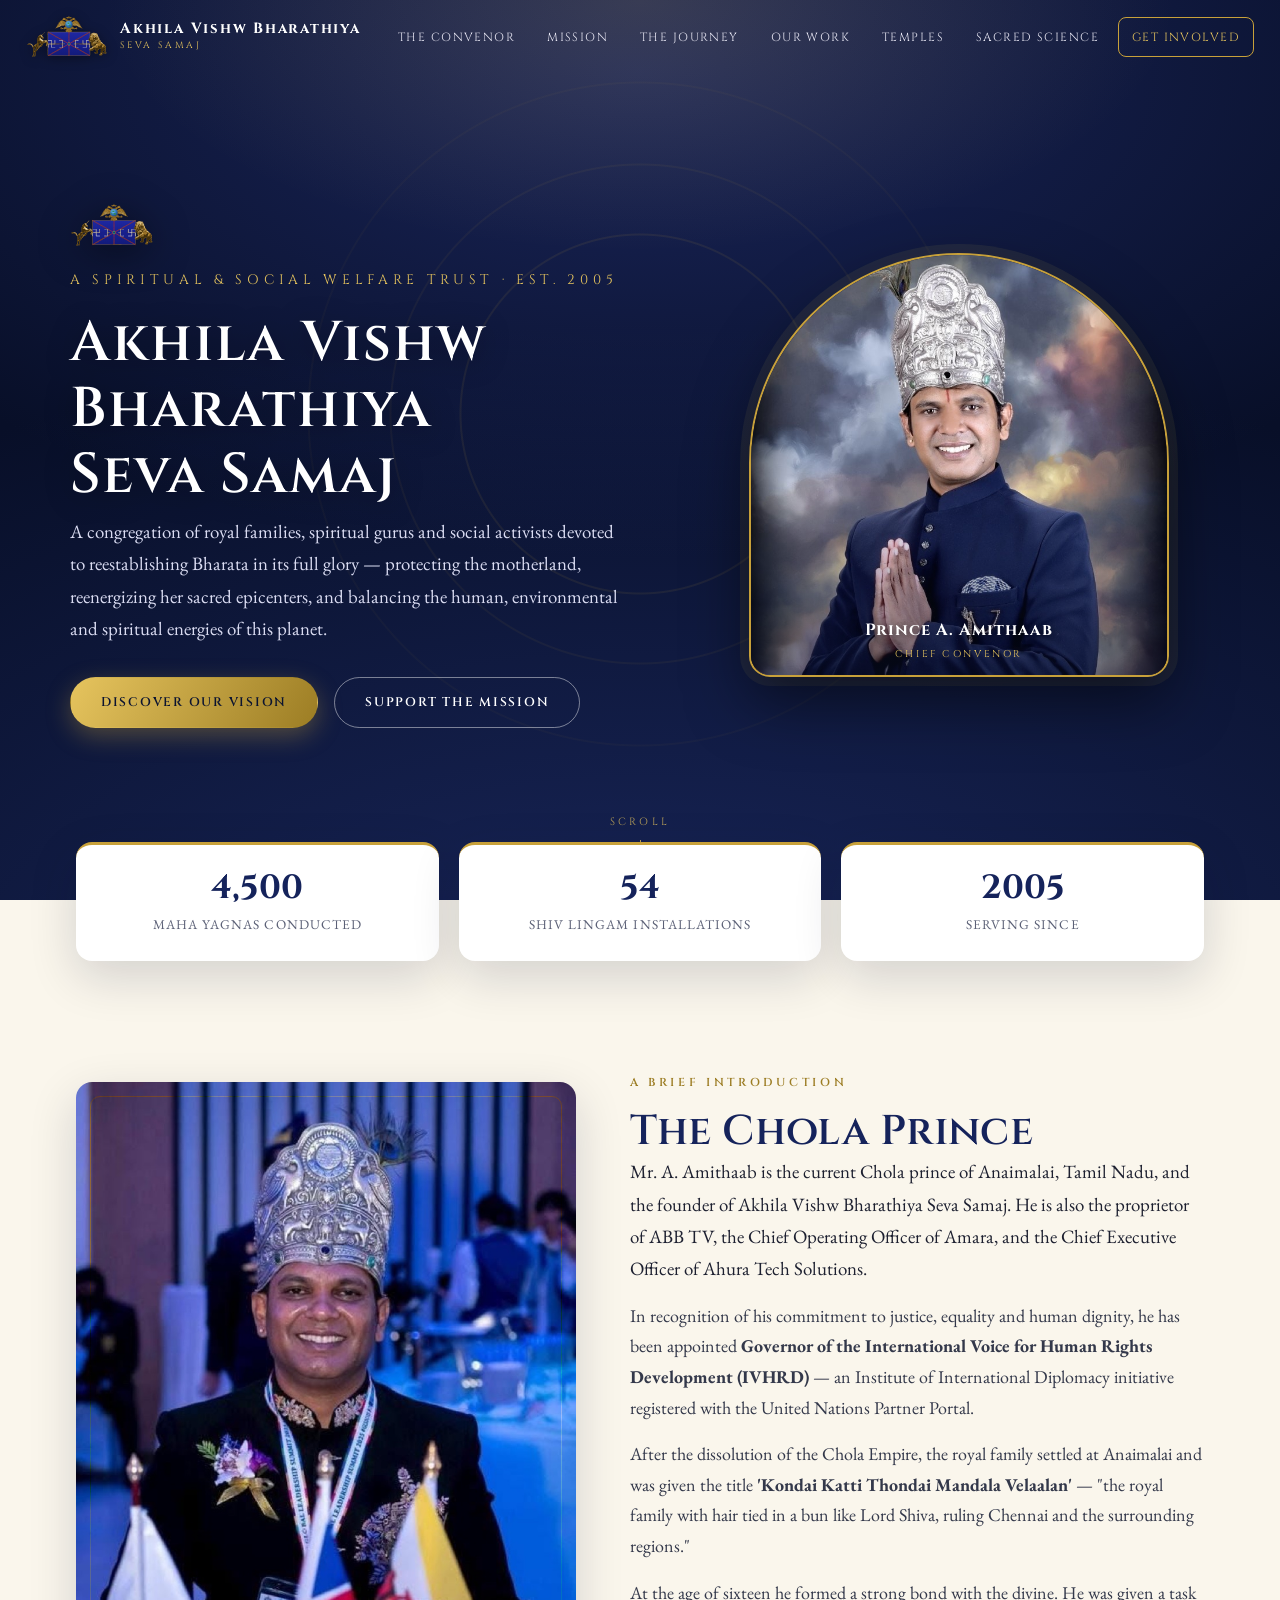
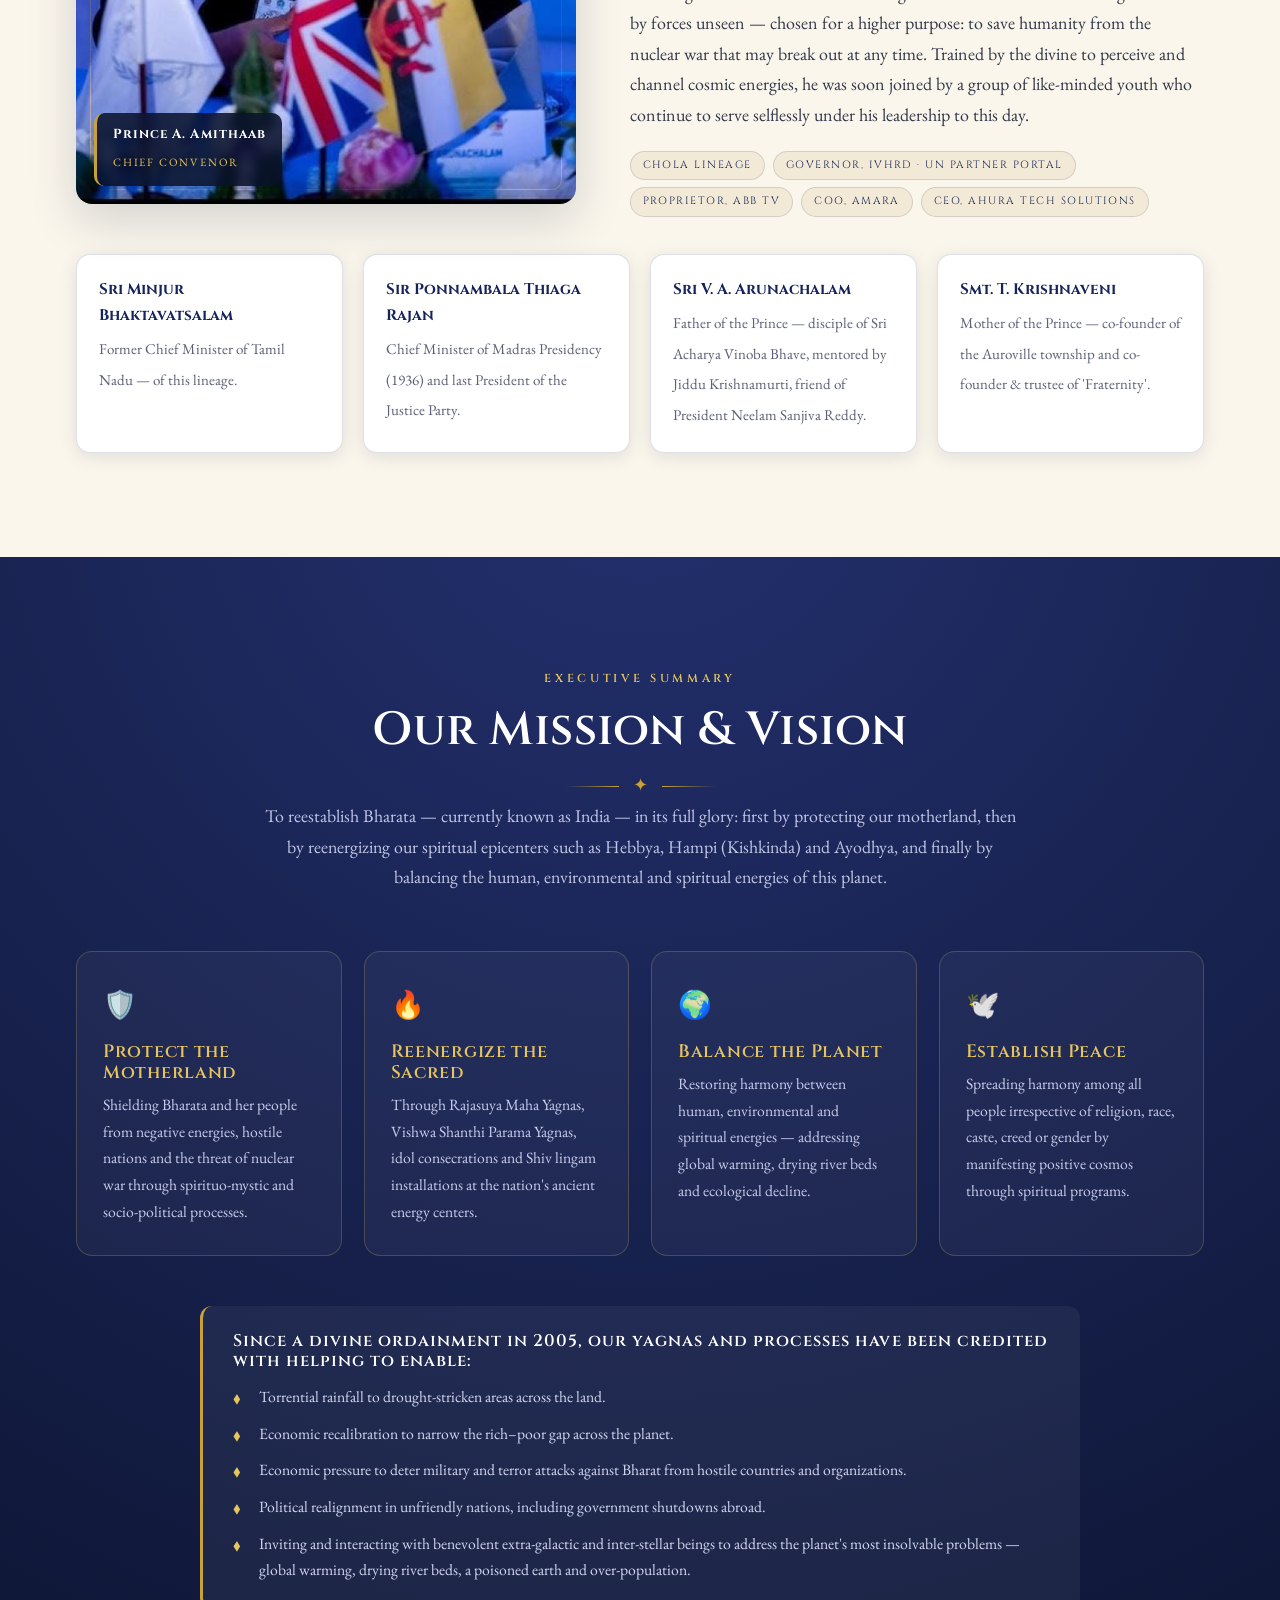
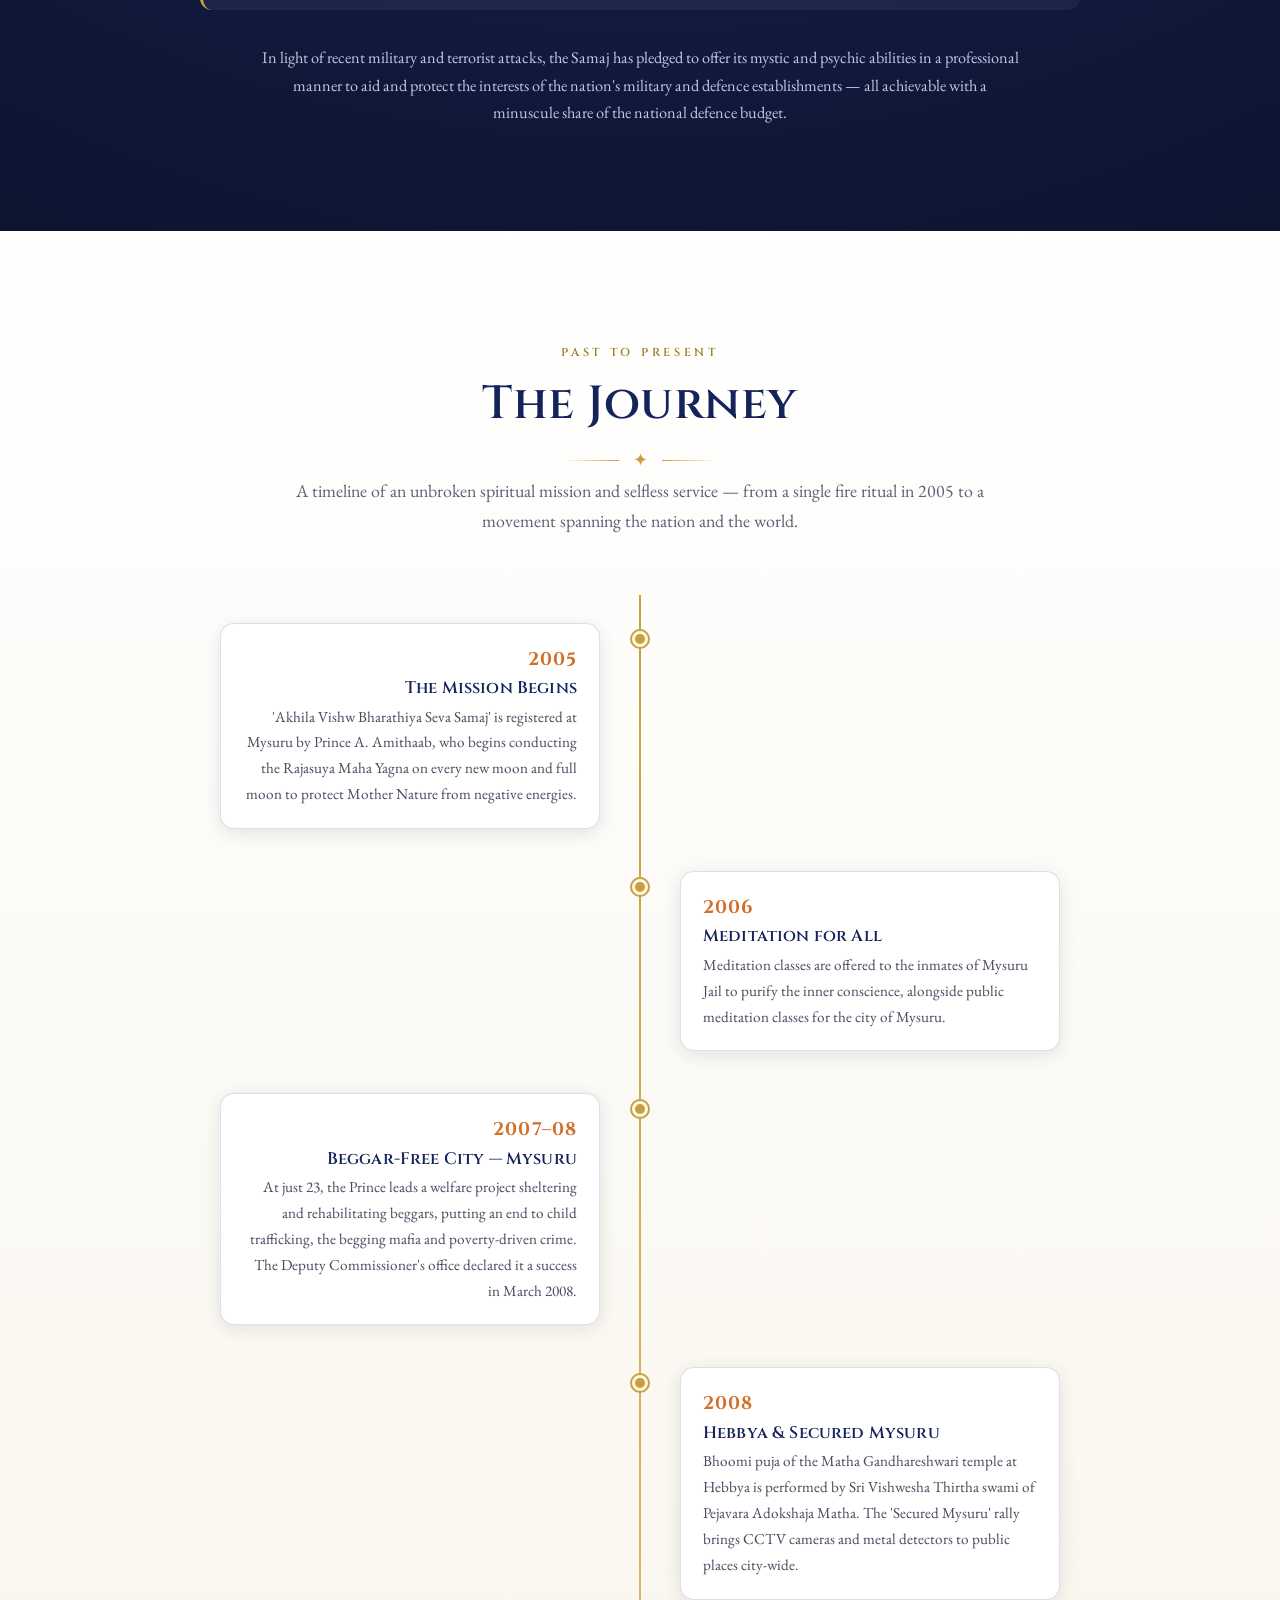
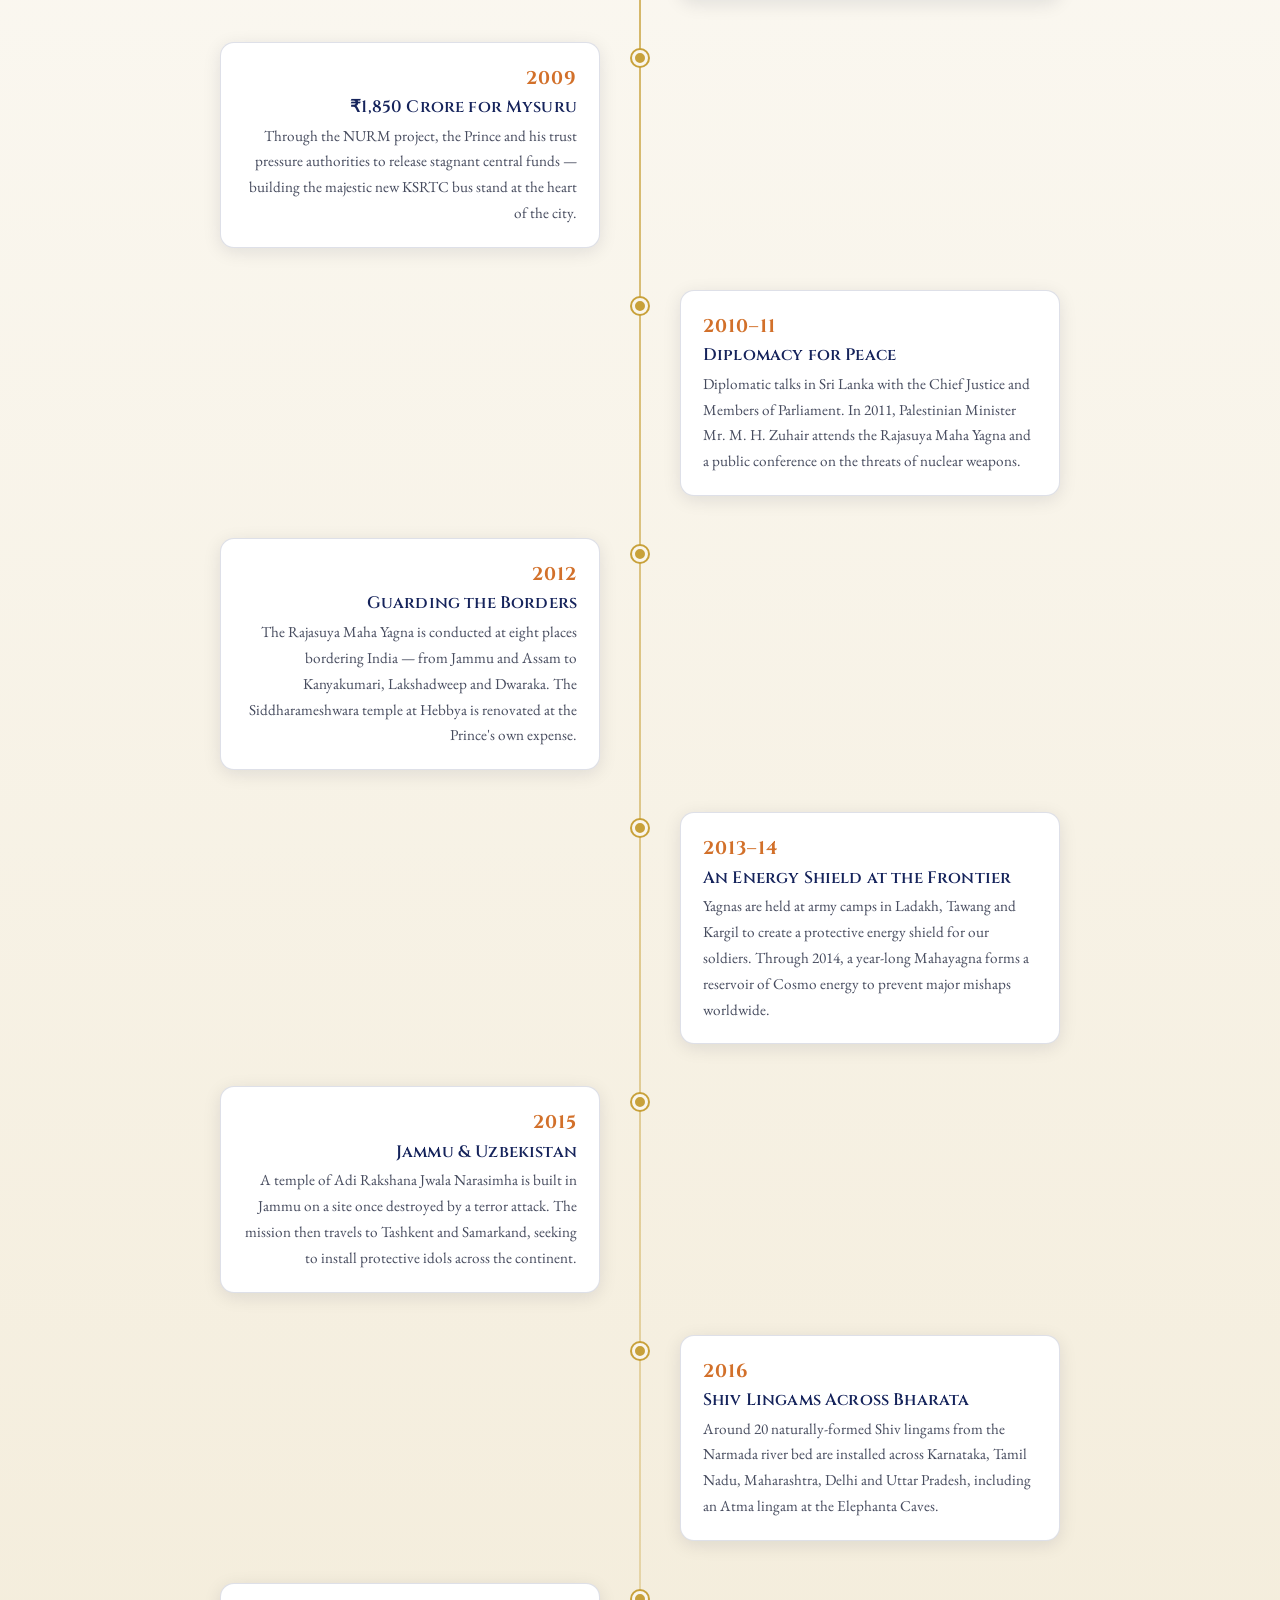
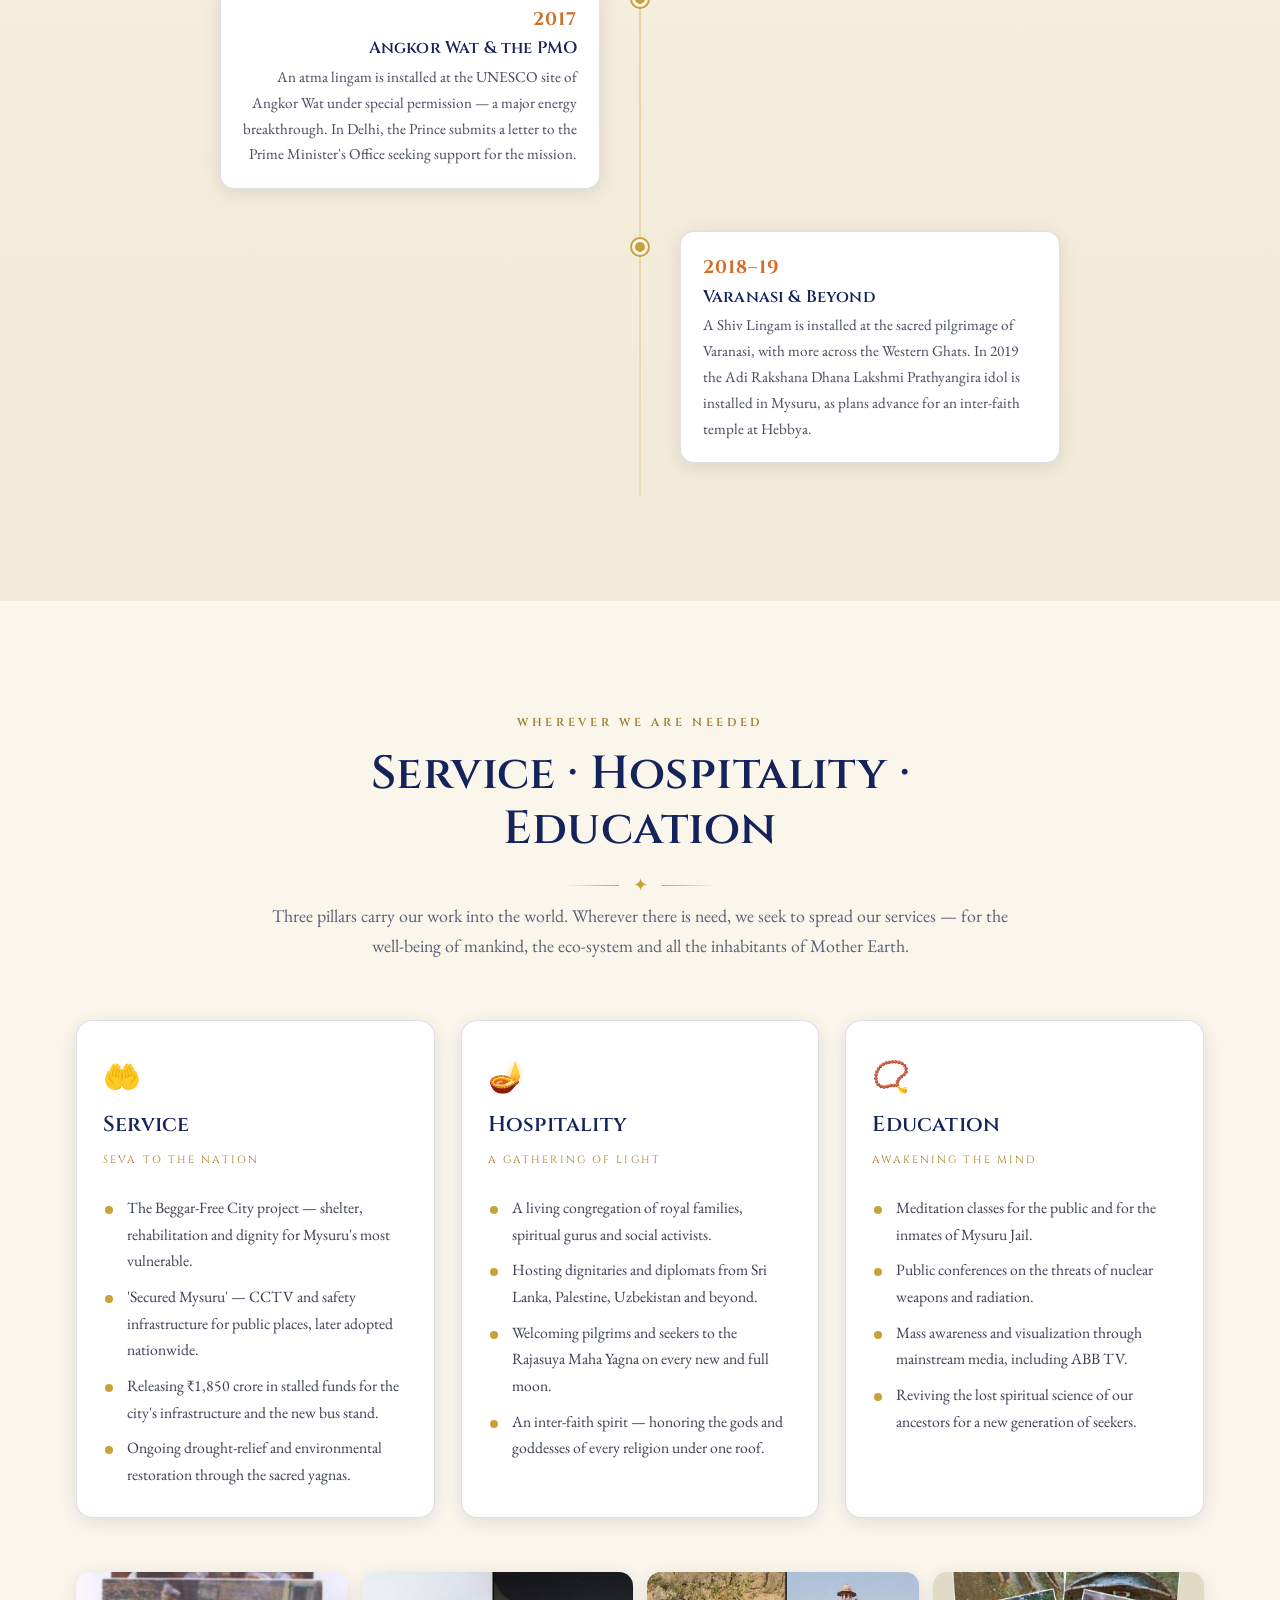
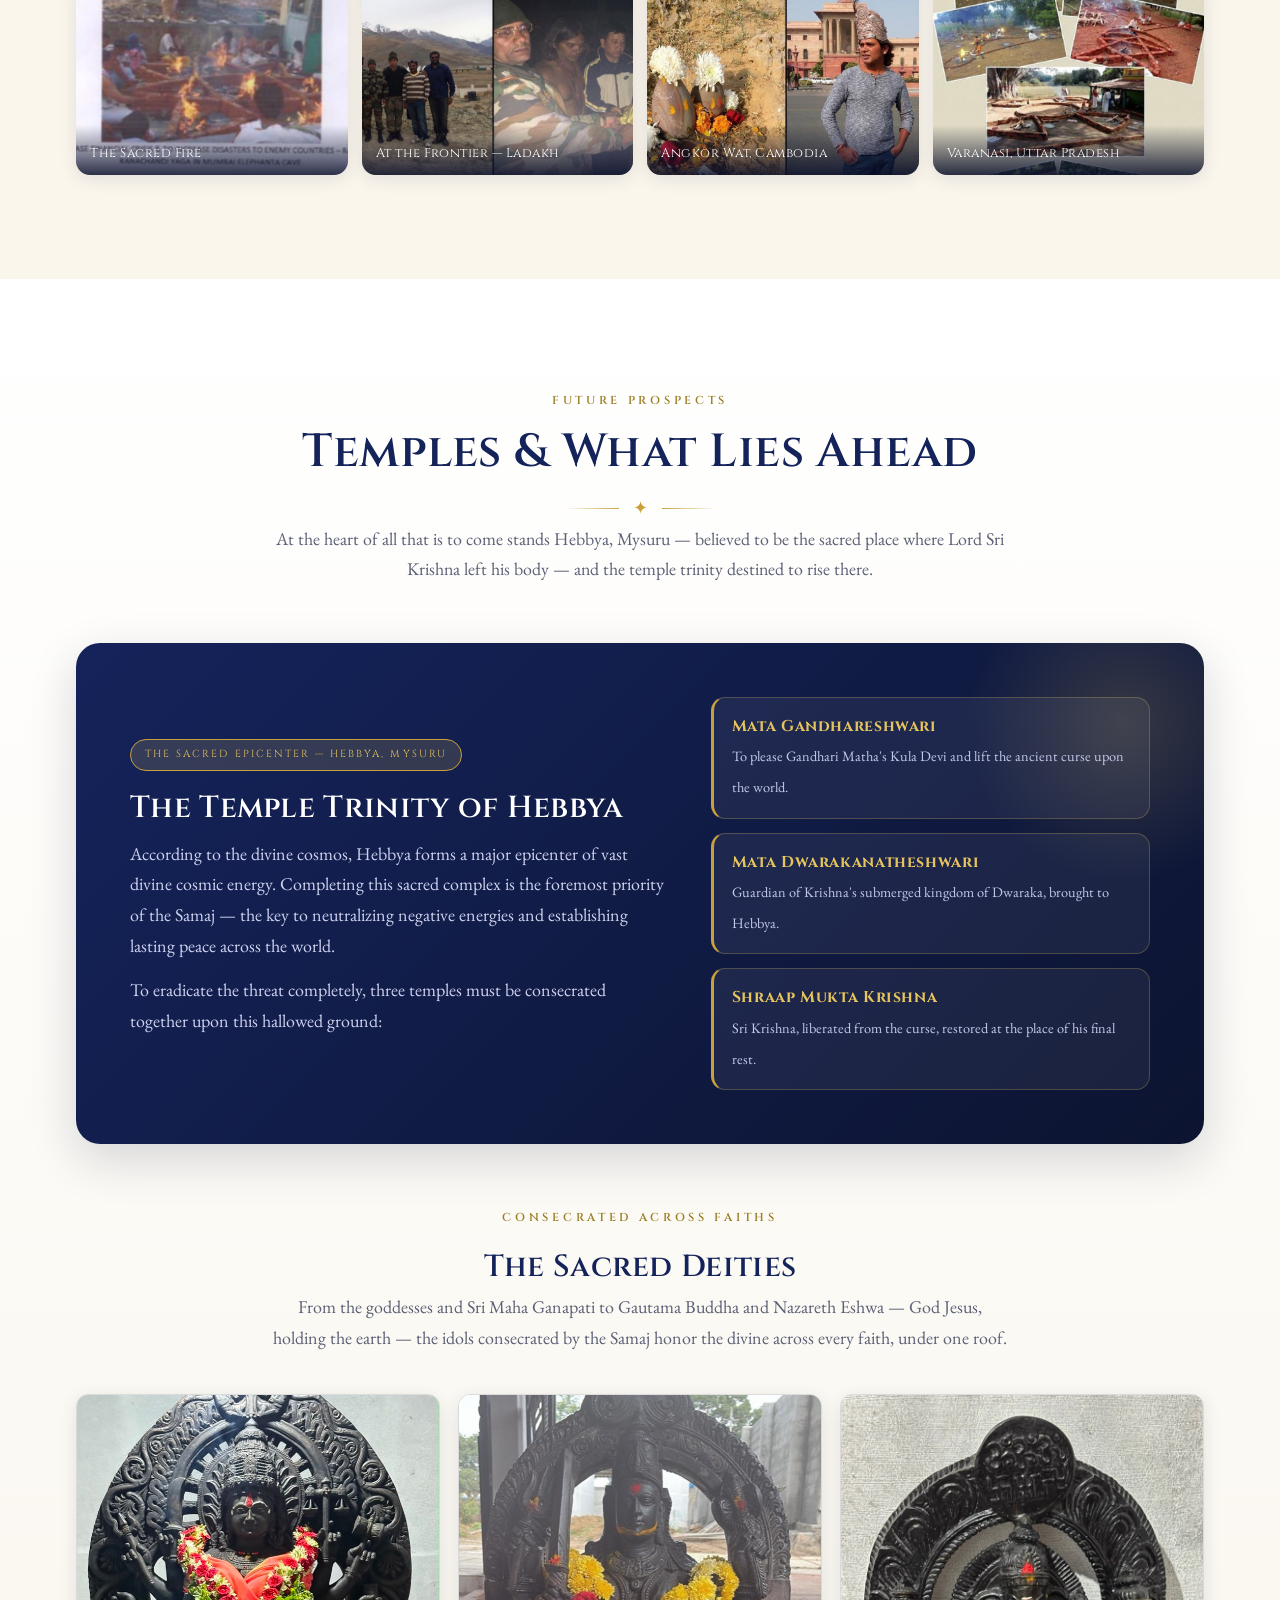
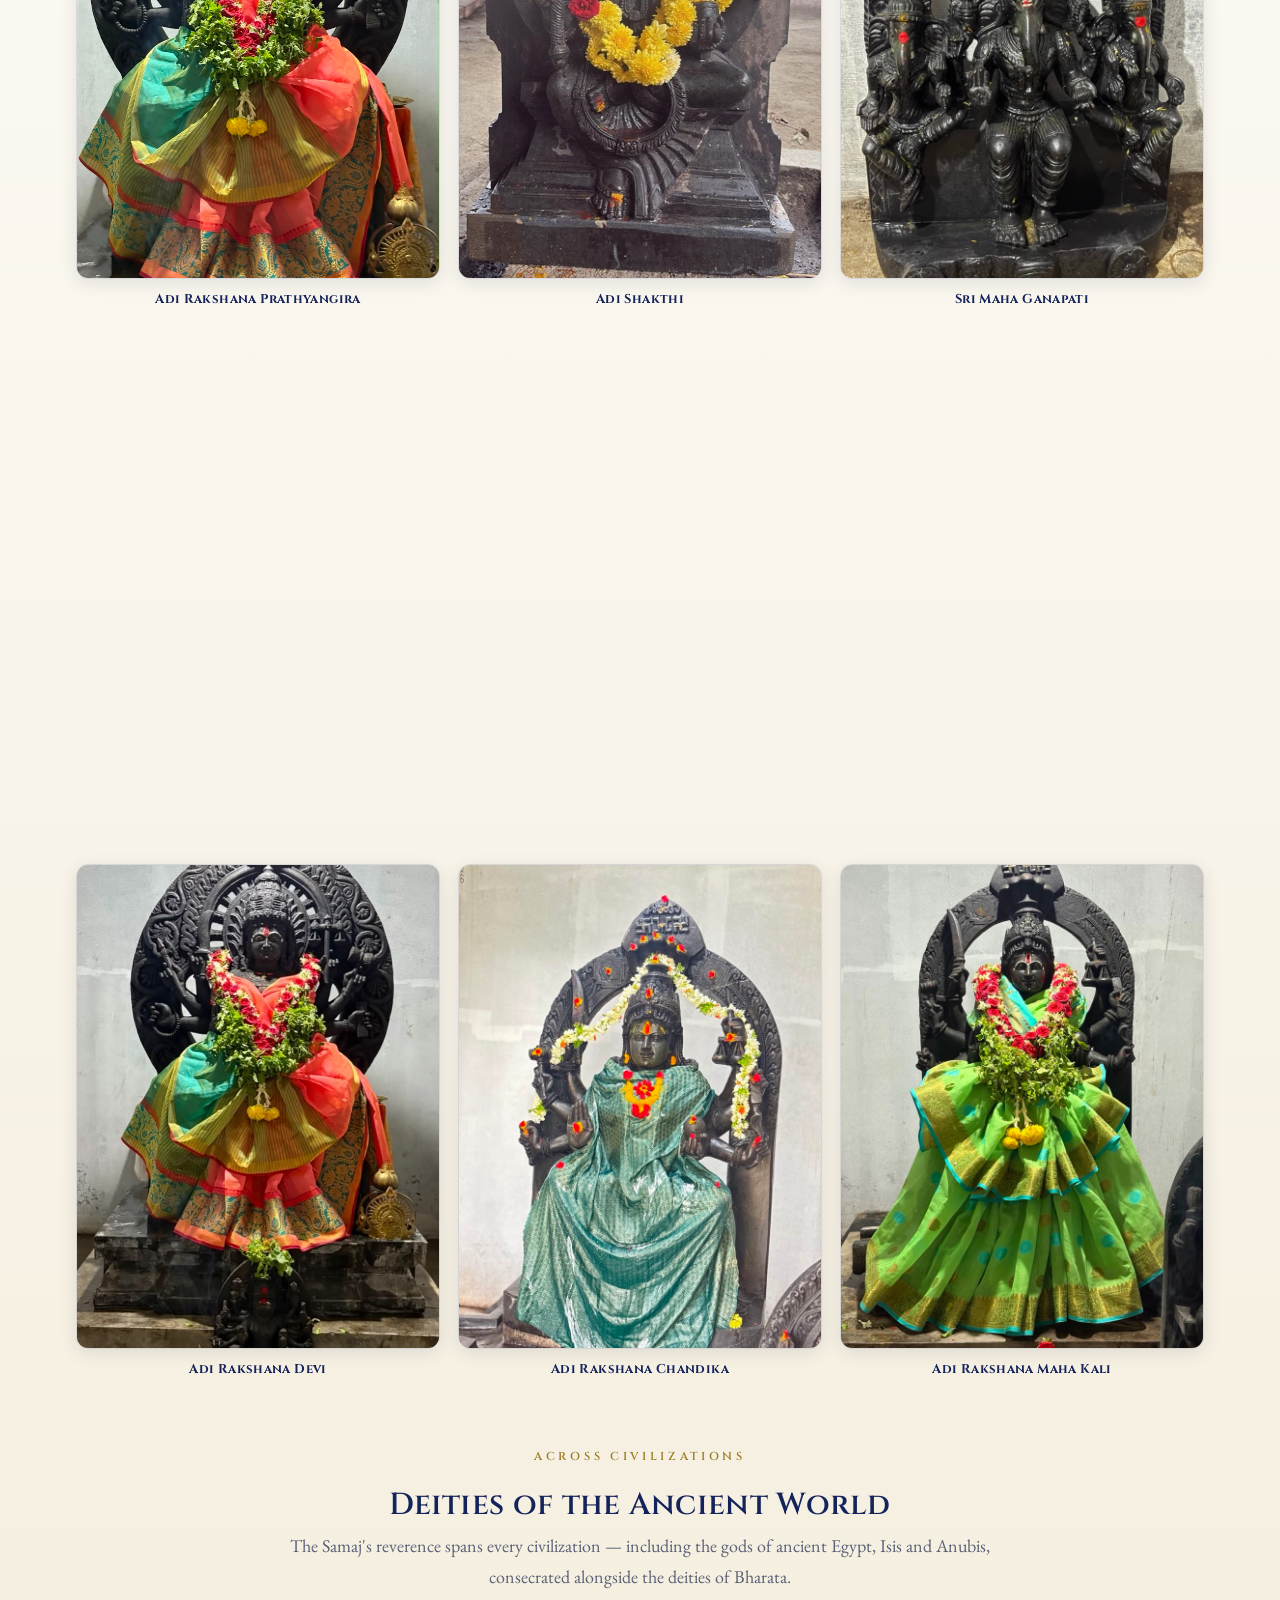
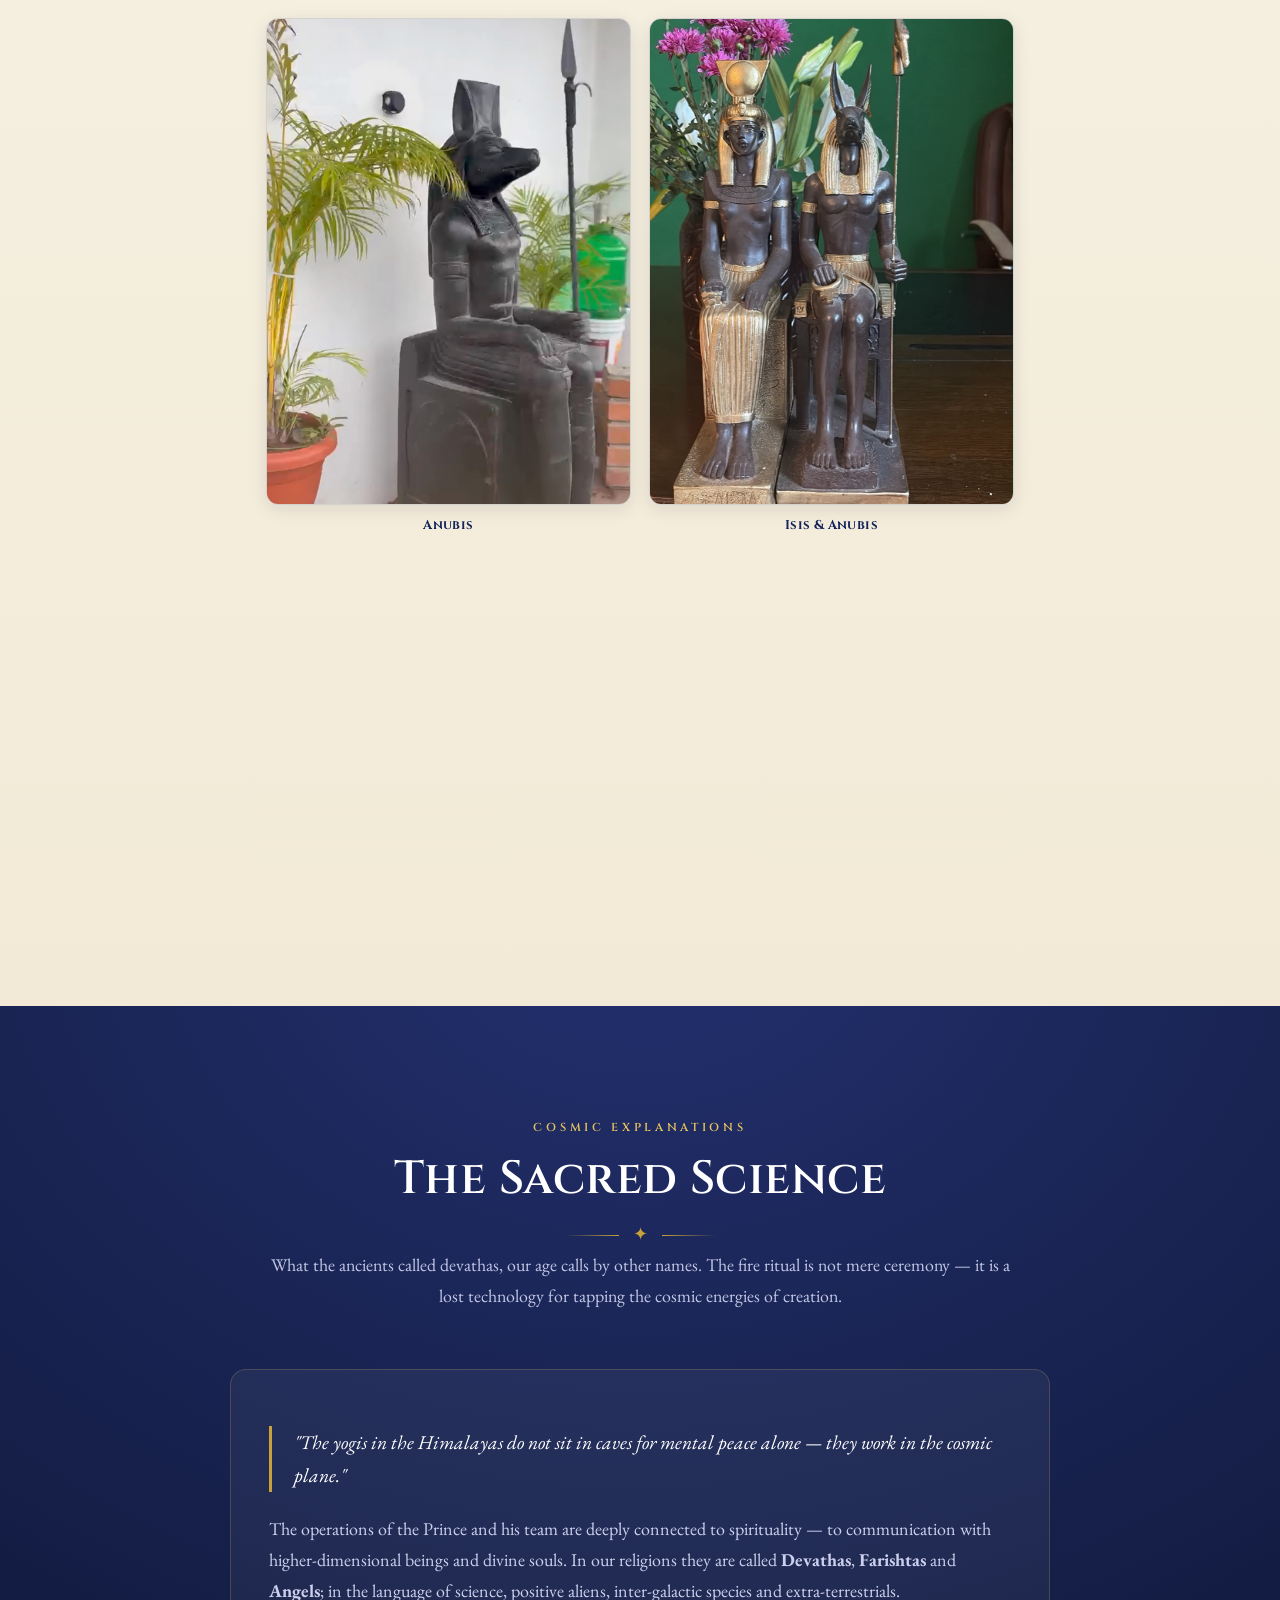
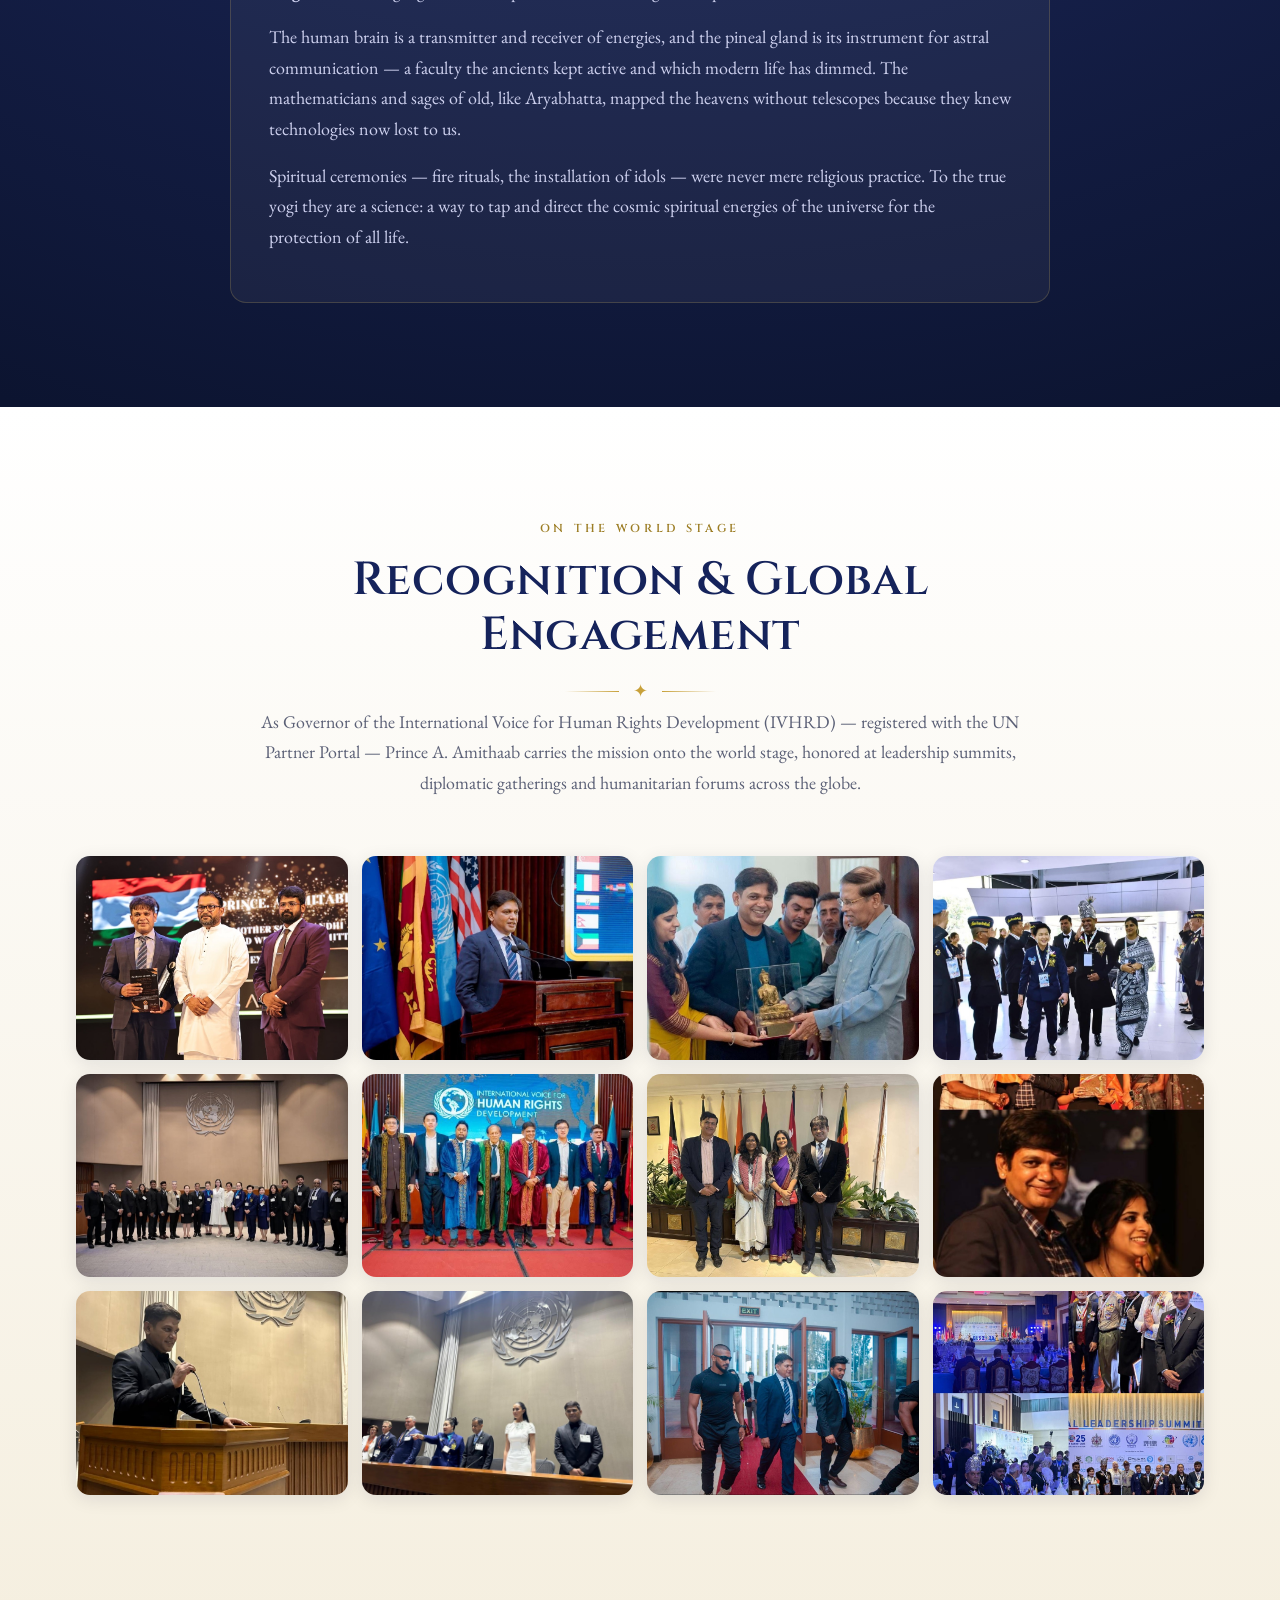
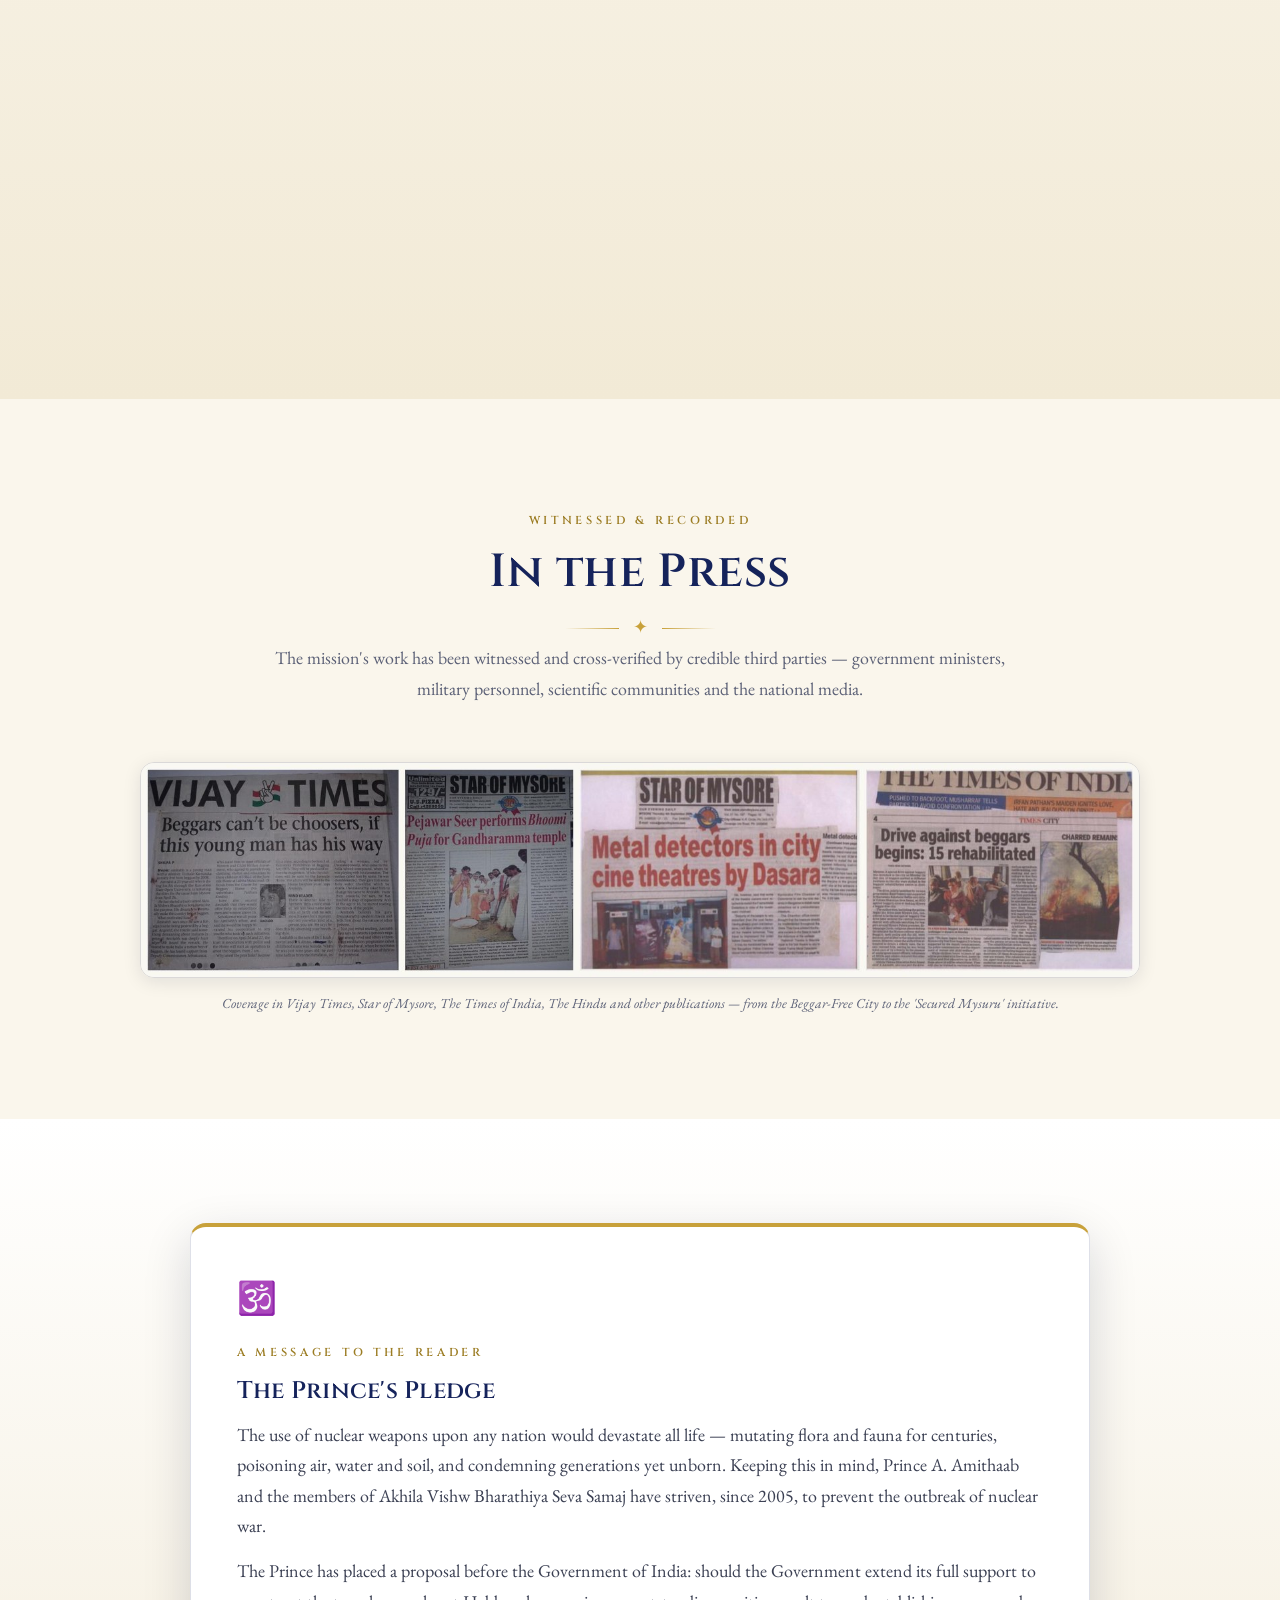
==== commit 8b5f50db: "Remove goddess-consecration photo from Sacred Science section (per request) The mislabeled 'yantras." ====
--- a/index.html
+++ b/index.html
@@ -277,14 +277,11 @@
       <div class="flourish"><span></span><i>✦</i><span></span></div>
       <p>What the ancients called devathas, our age calls by other names. The fire ritual is not mere ceremony — it is a lost technology for tapping the cosmic energies of creation.</p>
     </div>
-    <div class="philo">
-      <div class="pimg reveal"><img src="assets/img/yantras.jpg" alt="Yantra formations of the Rajasuya Maha Yagna"></div>
-      <div class="ppanel reveal d1">
-        <blockquote>"The yogis in the Himalayas do not sit in caves for mental peace alone — they work in the cosmic plane."</blockquote>
-        <p>The operations of the Prince and his team are deeply connected to spirituality — to communication with higher-dimensional beings and divine souls. In our religions they are called <b>Devathas</b>, <b>Farishtas</b> and <b>Angels</b>; in the language of science, positive aliens, inter-galactic species and extra-terrestrials.</p>
-        <p>The human brain is a transmitter and receiver of energies, and the pineal gland is its instrument for astral communication — a faculty the ancients kept active and which modern life has dimmed. The mathematicians and sages of old, like Aryabhatta, mapped the heavens without telescopes because they knew technologies now lost to us.</p>
-        <p>Spiritual ceremonies — fire rituals, the installation of idols — were never mere religious practice. To the true yogi they are a science: a way to tap and direct the cosmic spiritual energies of the universe for the protection of all life.</p>
-      </div>
+    <div class="ppanel reveal" style="max-width:820px;margin:0 auto">
+      <blockquote>"The yogis in the Himalayas do not sit in caves for mental peace alone — they work in the cosmic plane."</blockquote>
+      <p>The operations of the Prince and his team are deeply connected to spirituality — to communication with higher-dimensional beings and divine souls. In our religions they are called <b>Devathas</b>, <b>Farishtas</b> and <b>Angels</b>; in the language of science, positive aliens, inter-galactic species and extra-terrestrials.</p>
+      <p>The human brain is a transmitter and receiver of energies, and the pineal gland is its instrument for astral communication — a faculty the ancients kept active and which modern life has dimmed. The mathematicians and sages of old, like Aryabhatta, mapped the heavens without telescopes because they knew technologies now lost to us.</p>
+      <p>Spiritual ceremonies — fire rituals, the installation of idols — were never mere religious practice. To the true yogi they are a science: a way to tap and direct the cosmic spiritual energies of the universe for the protection of all life.</p>
     </div>
   </div>
 </section>
--- a/css/style.css
+++ b/css/style.css
@@ -265,9 +265,10 @@
 /* ============ PHILOSOPHY ============ */
 .philo{display:grid;grid-template-columns:1fr 1fr;gap:50px;align-items:center}
 .philo .pimg img{border-radius:var(--r);box-shadow:var(--shadow-md)}
-.philo blockquote{border-left:3px solid var(--gold);padding-left:22px;margin:22px 0;font-size:1.22rem;color:#fff;font-style:italic}
-.philo p{color:#cdd0ee;margin-bottom:1rem}
+.philo blockquote,.ppanel blockquote{border-left:3px solid var(--gold);padding-left:22px;margin:22px 0;font-size:1.22rem;color:#fff;font-style:italic}
+.philo p,.ppanel p{color:#cdd0ee;margin-bottom:1rem}
 .philo .ppanel{background:rgba(255,255,255,.05);border:1px solid rgba(230,196,94,.2);border-radius:var(--r);padding:30px}
+#philosophy .ppanel{background:rgba(255,255,255,.05);border:1px solid rgba(230,196,94,.2);border-radius:var(--r);padding:34px 38px}
 
 /* ============ PRESS ============ */
 .press img{border-radius:14px;box-shadow:var(--shadow-sm);border:1px solid var(--line);width:100%}
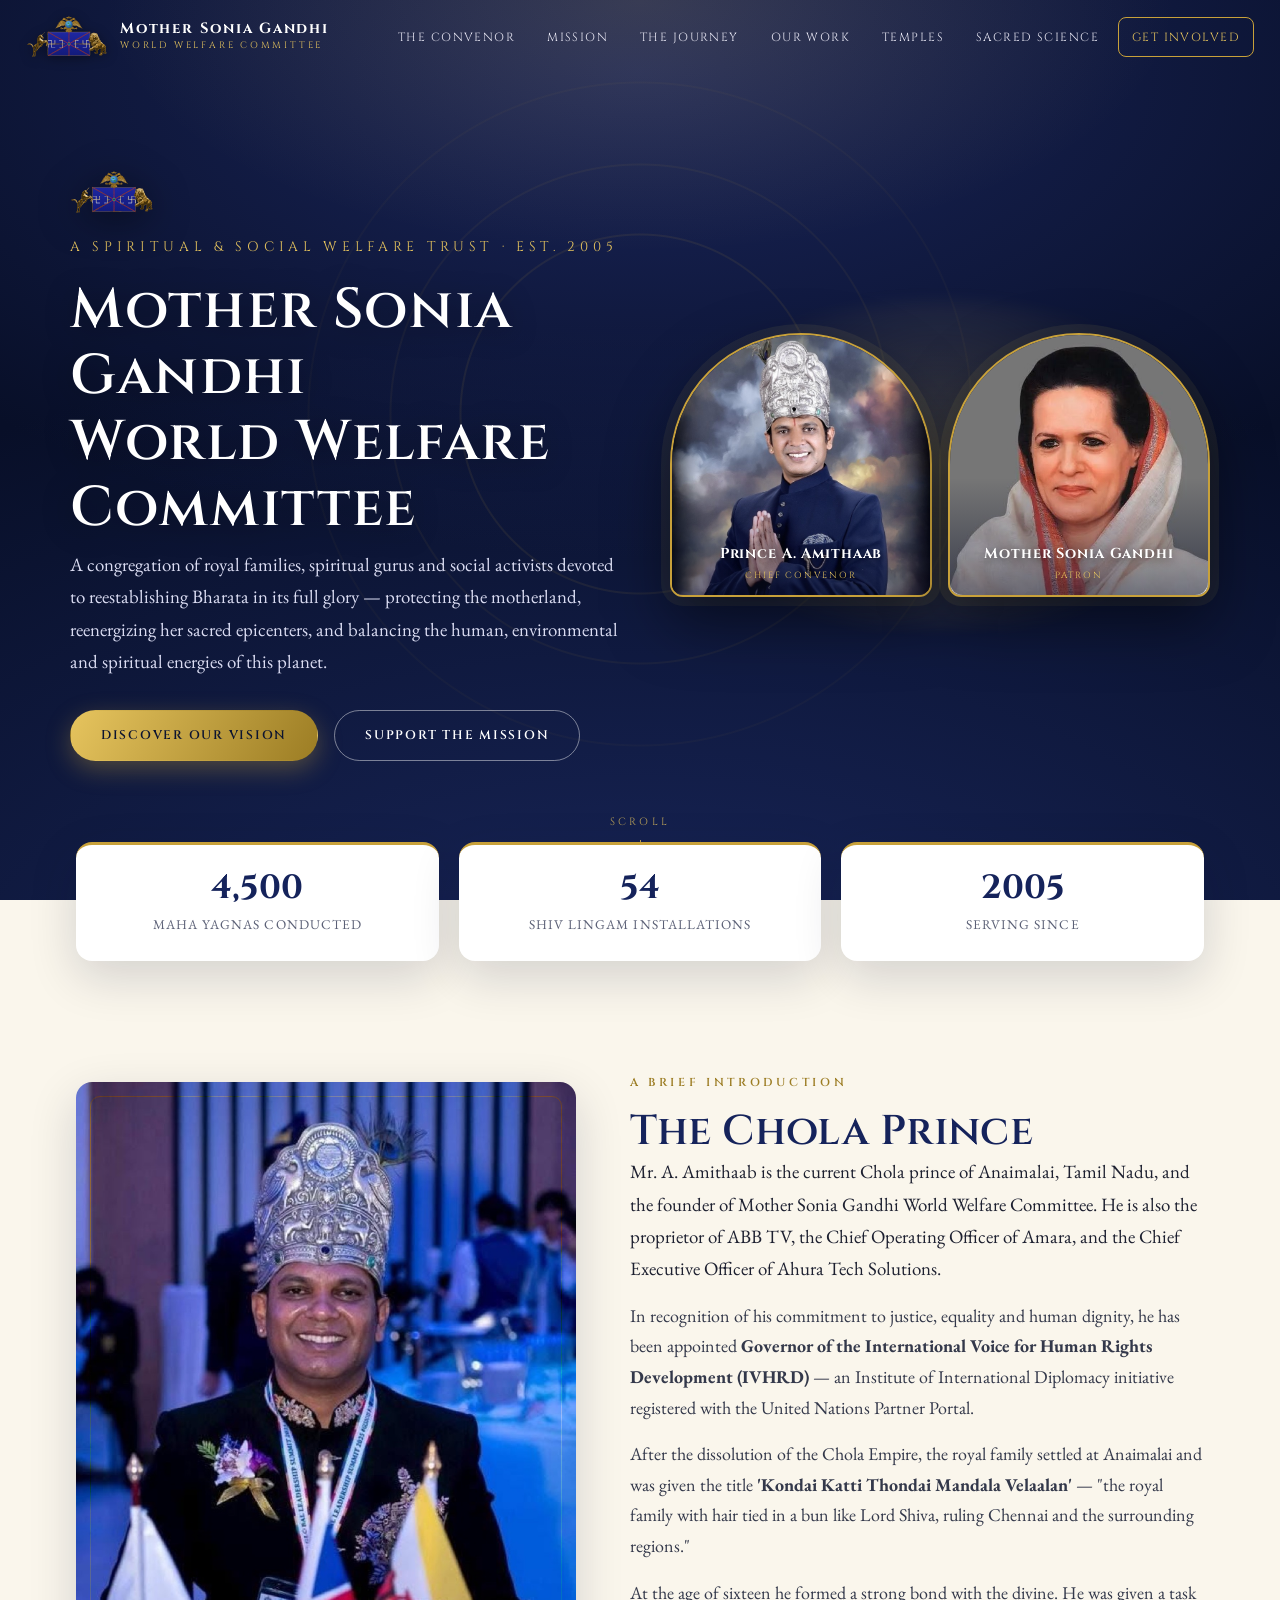
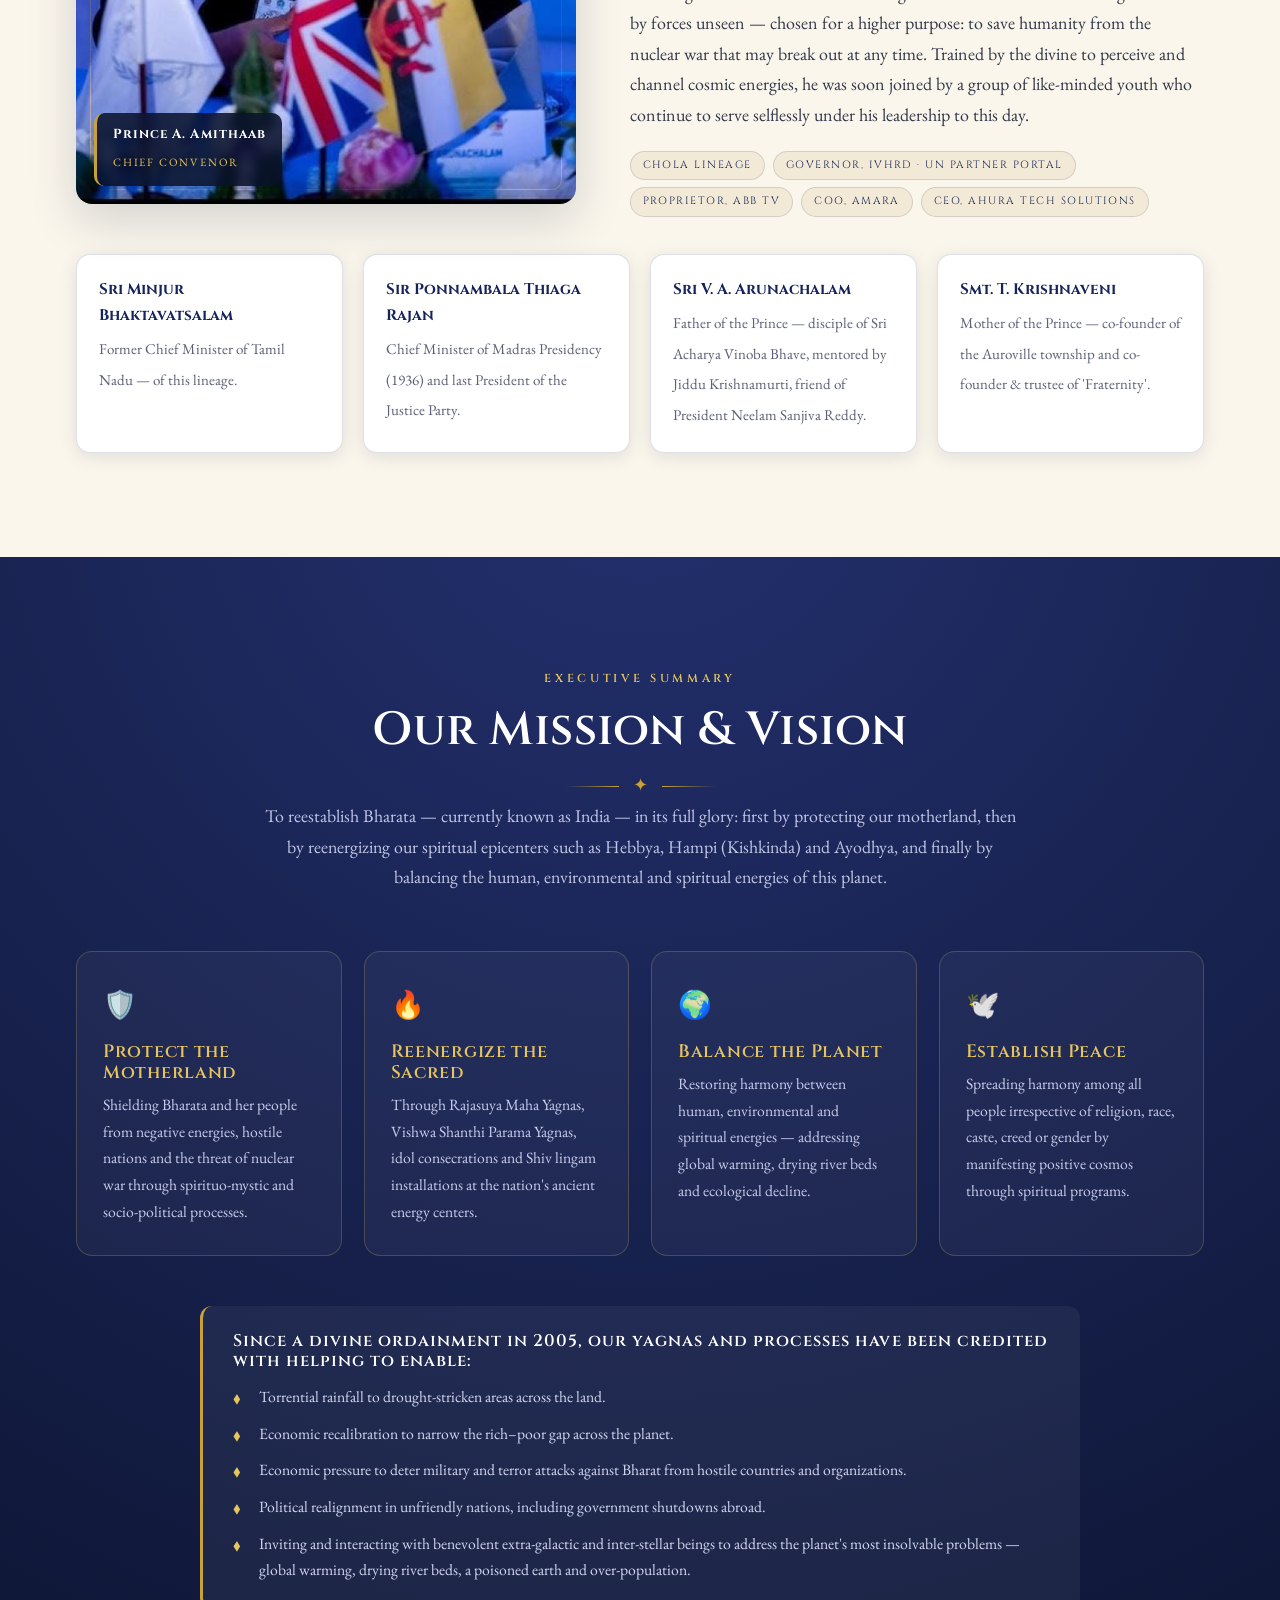
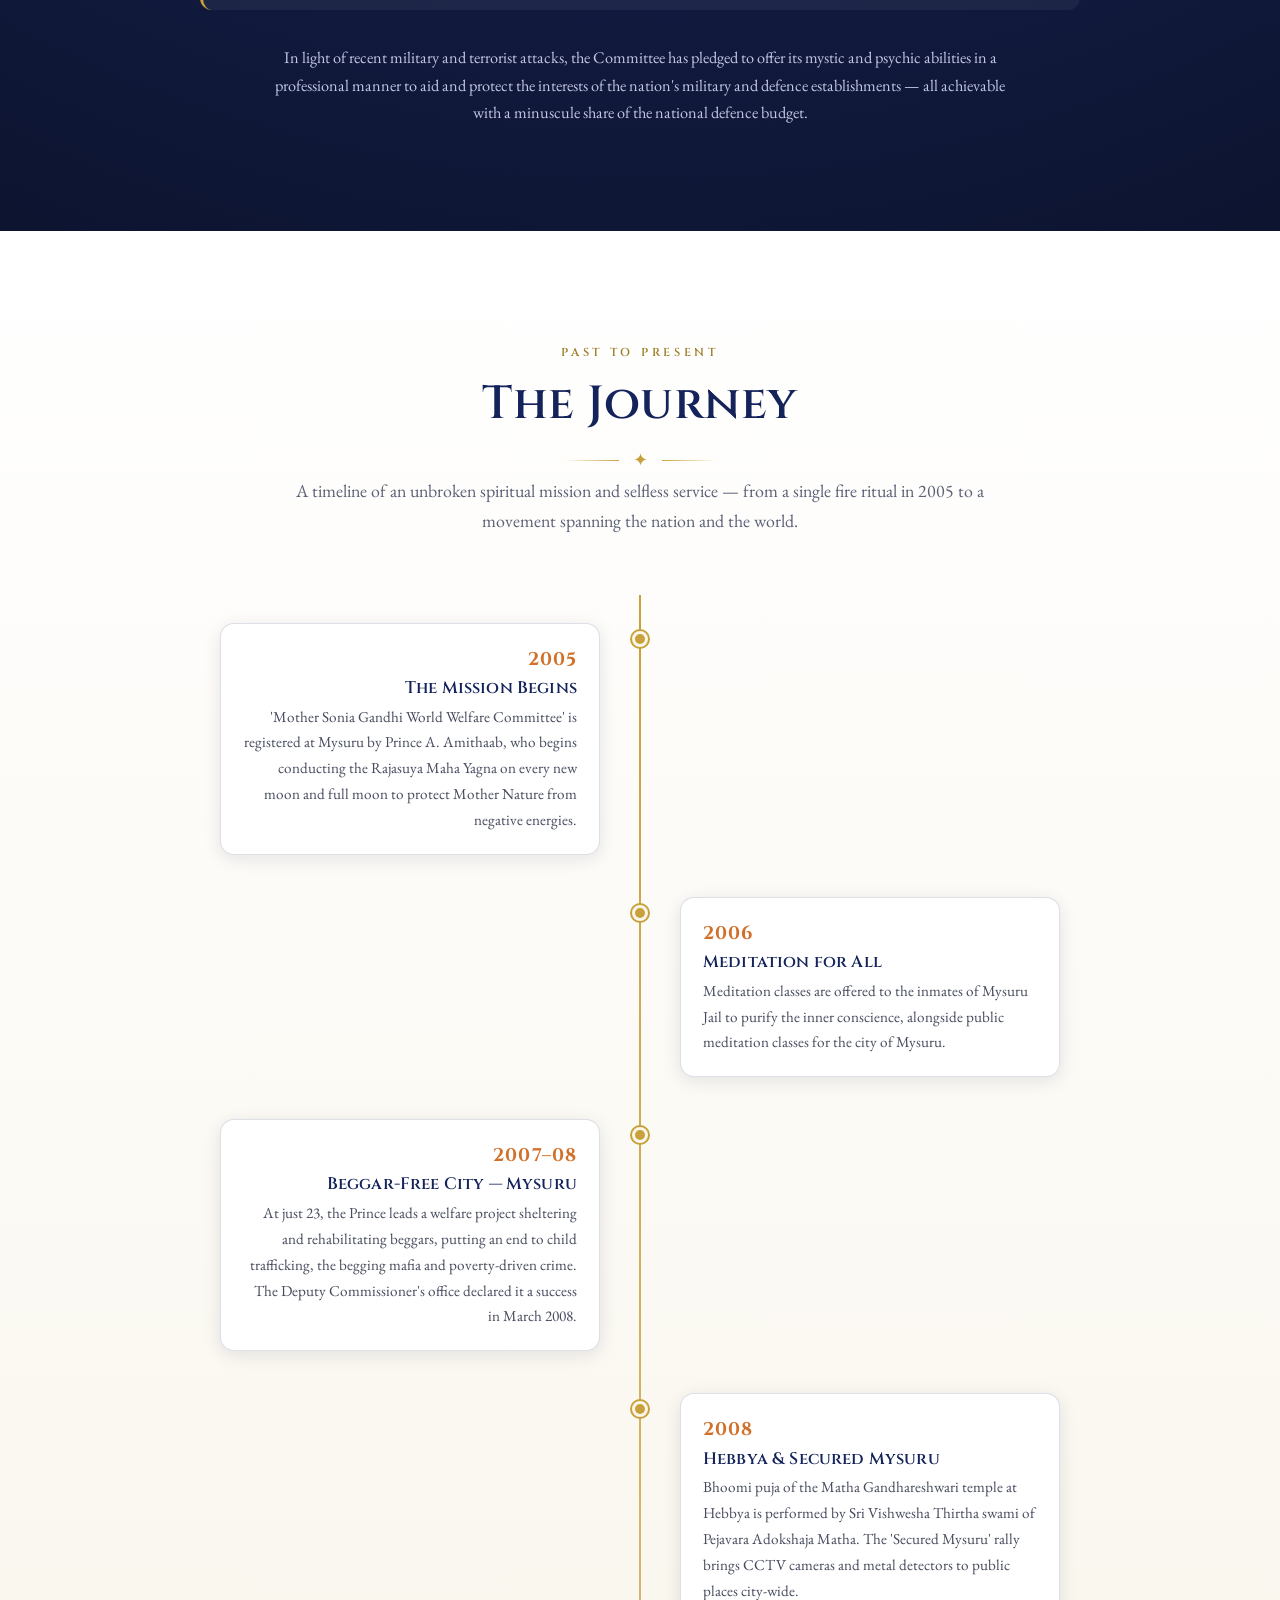
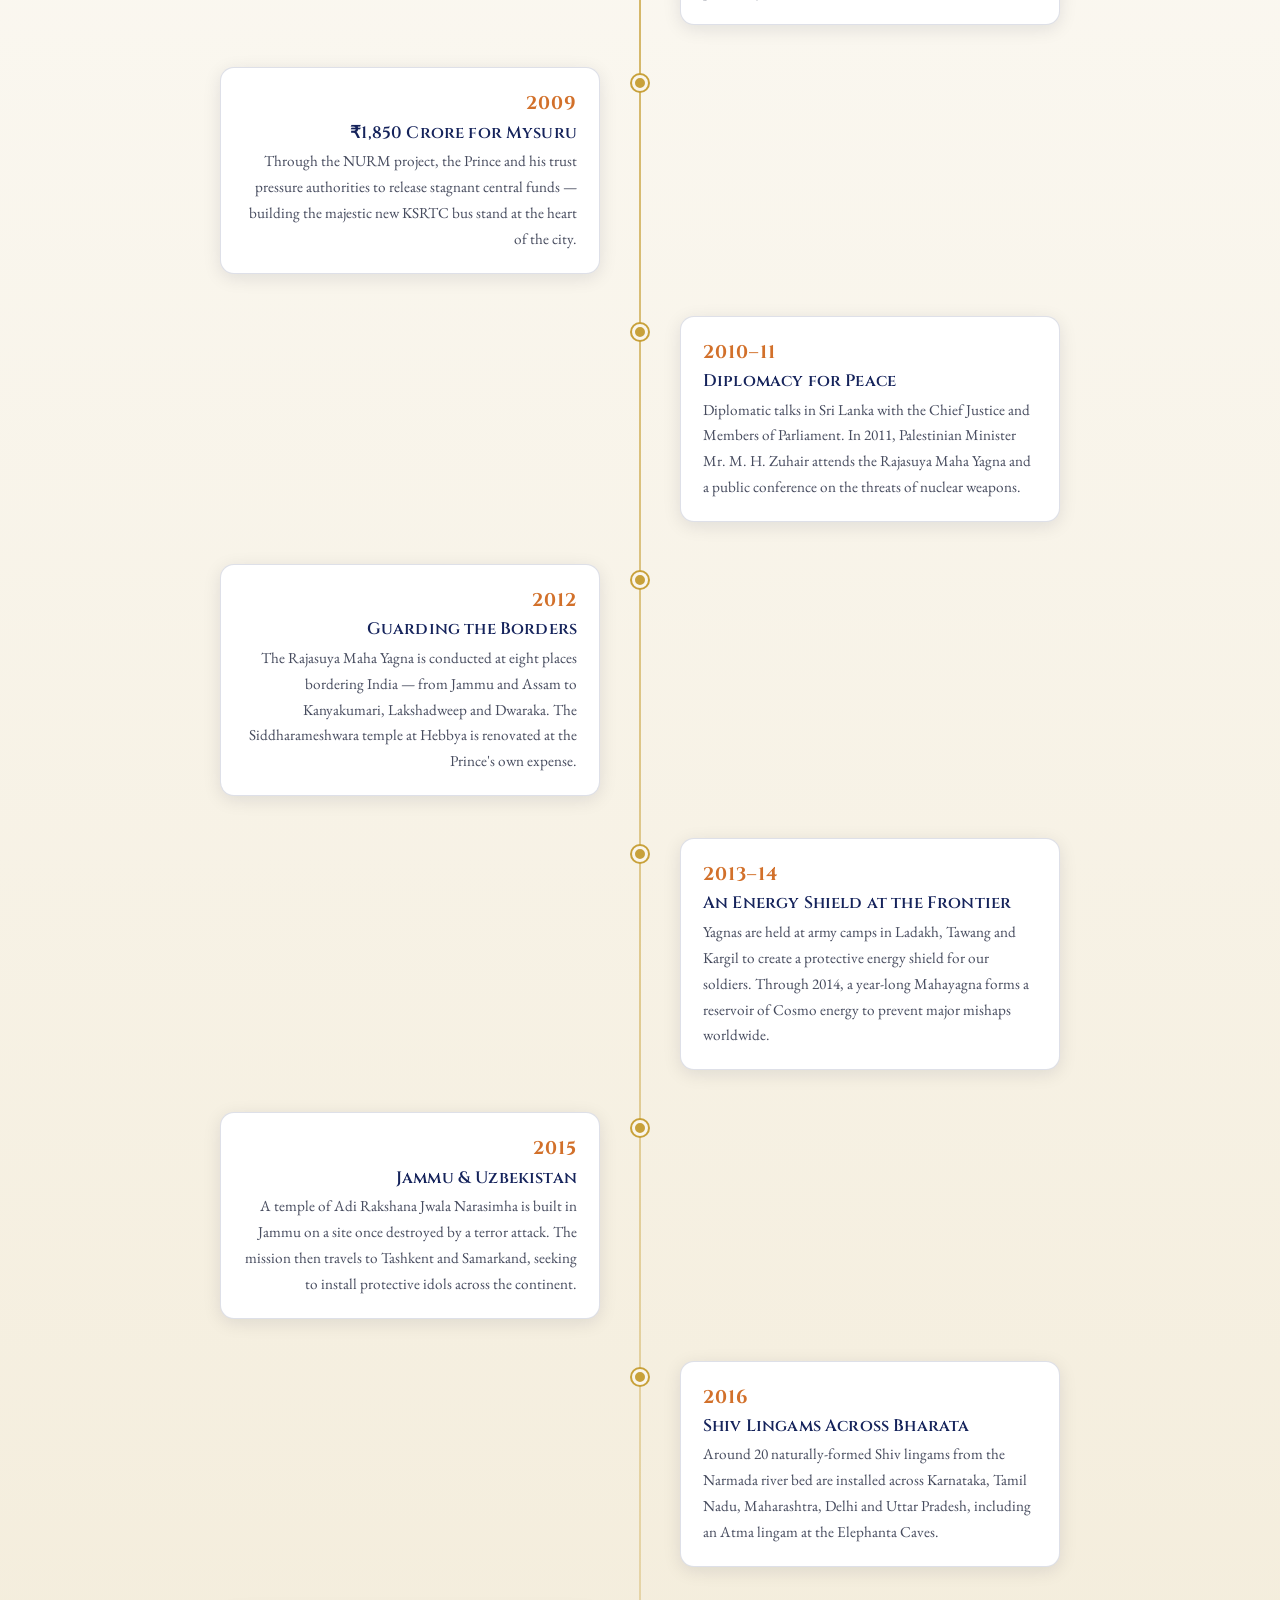
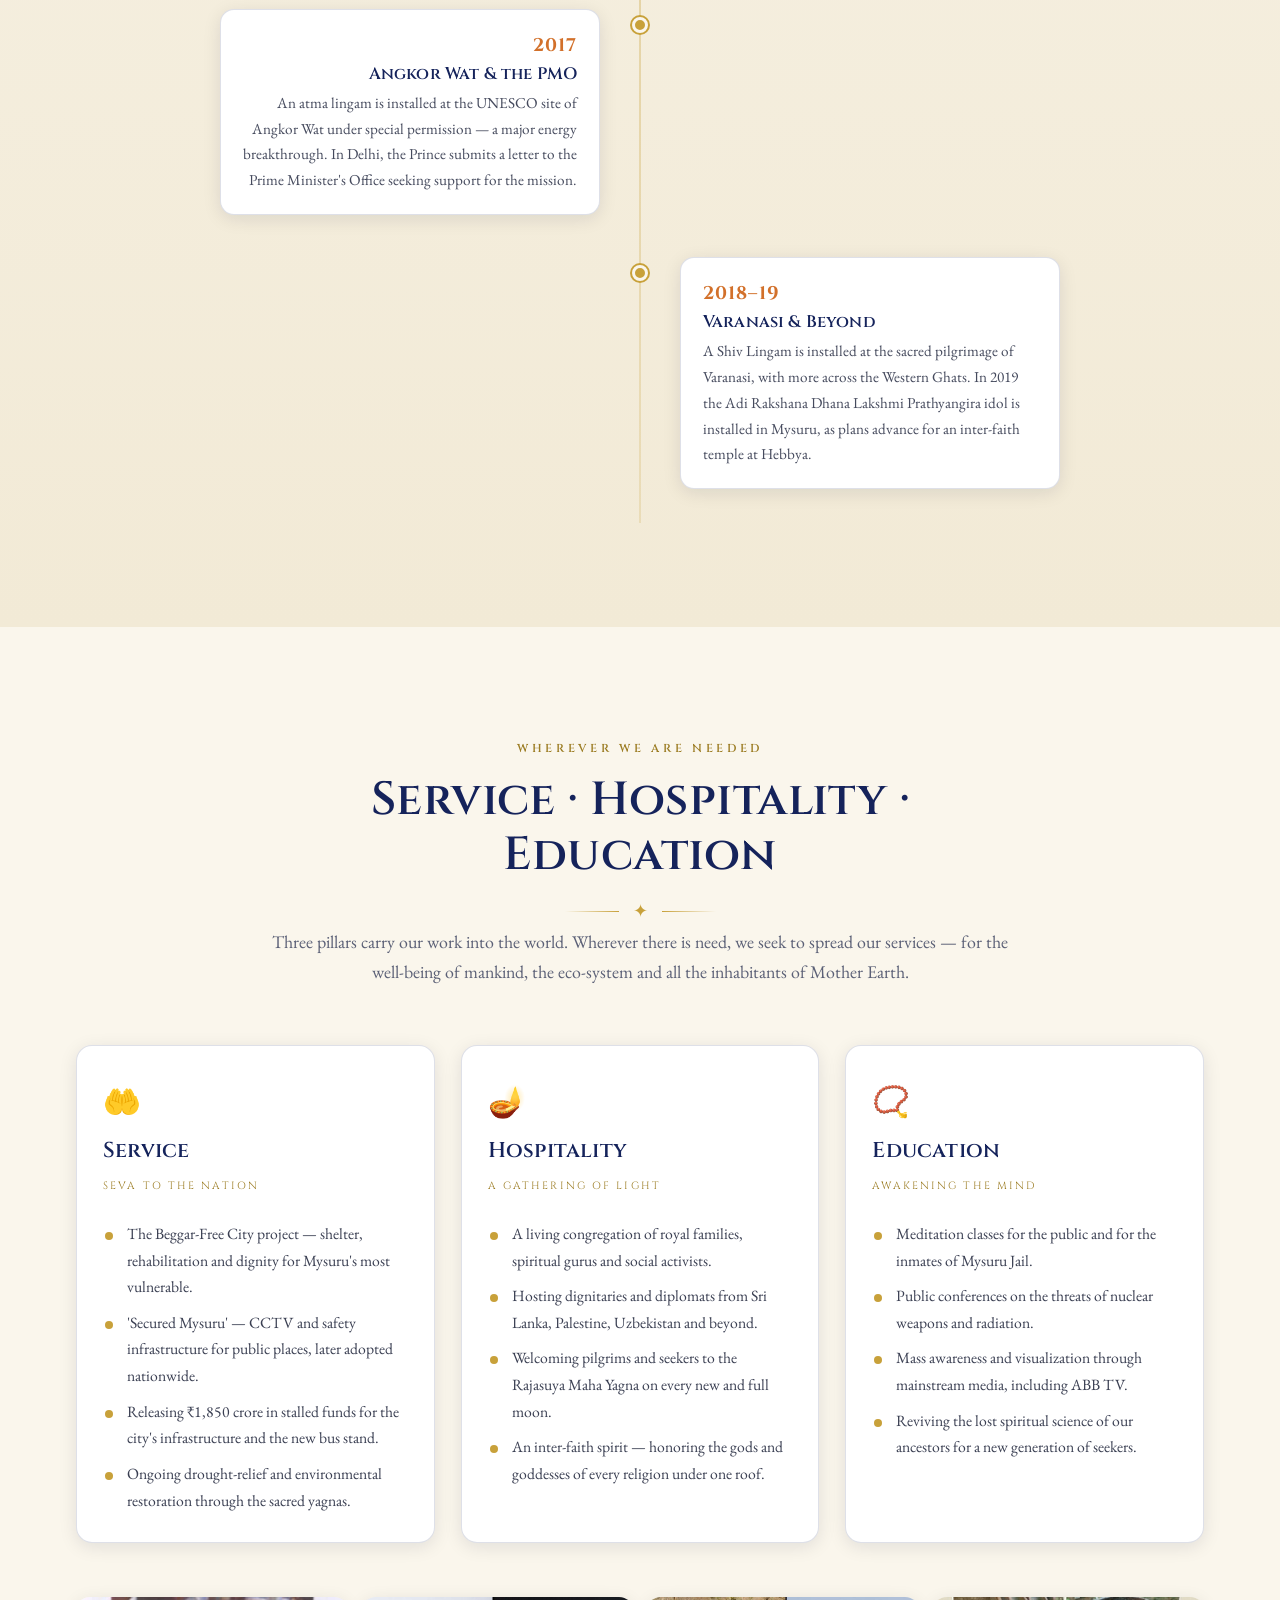
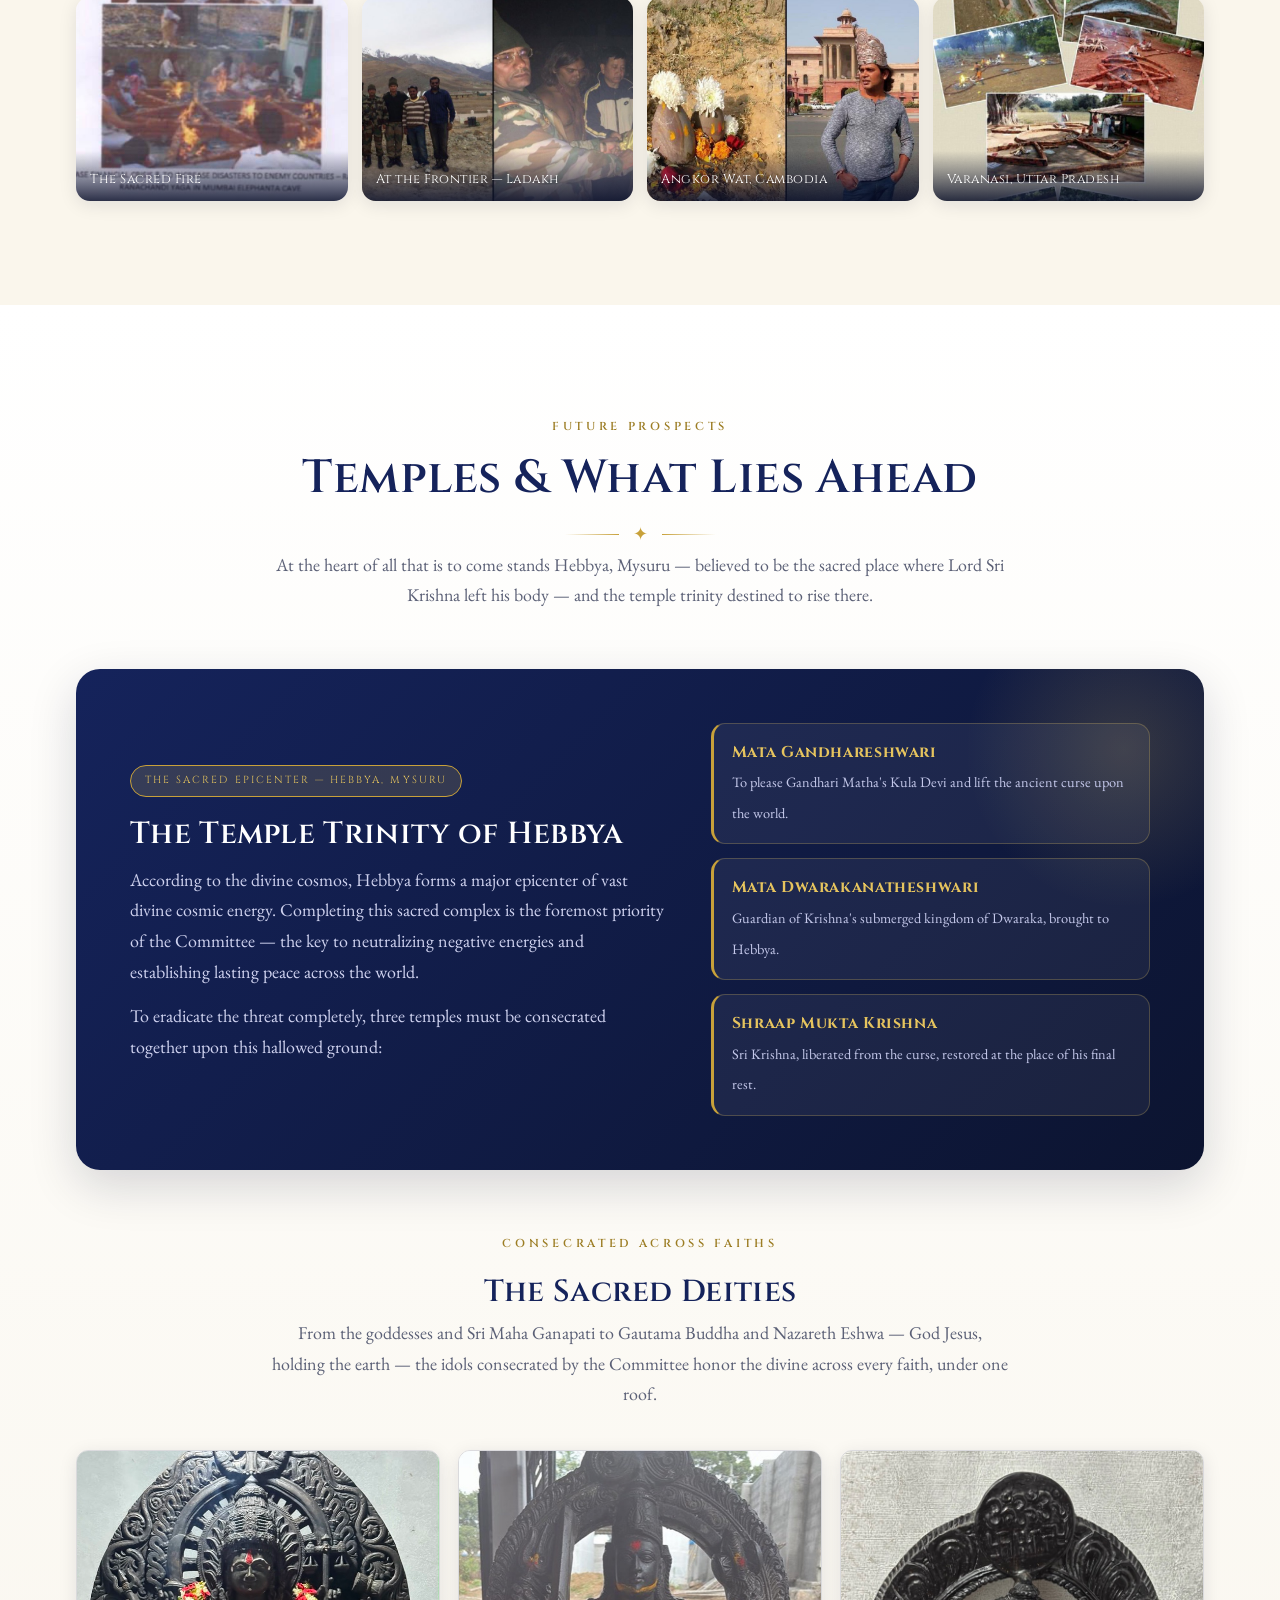
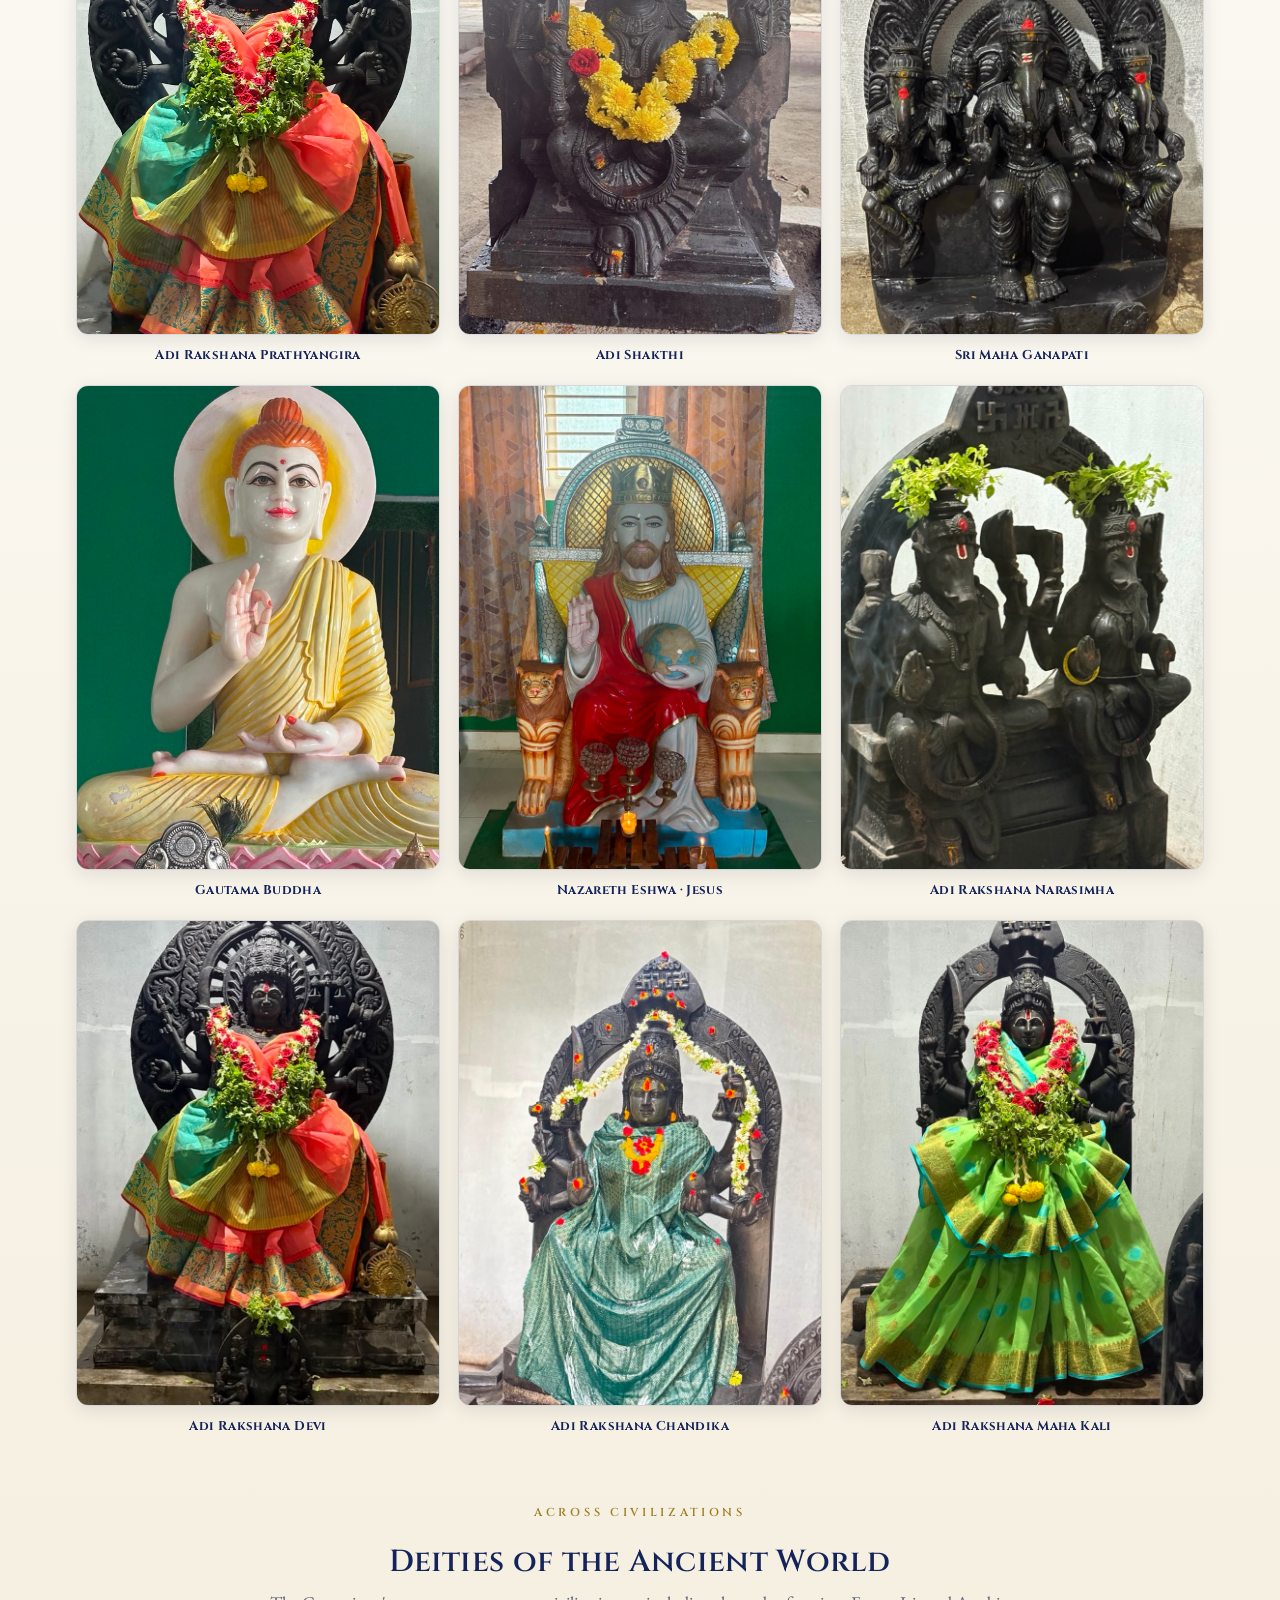
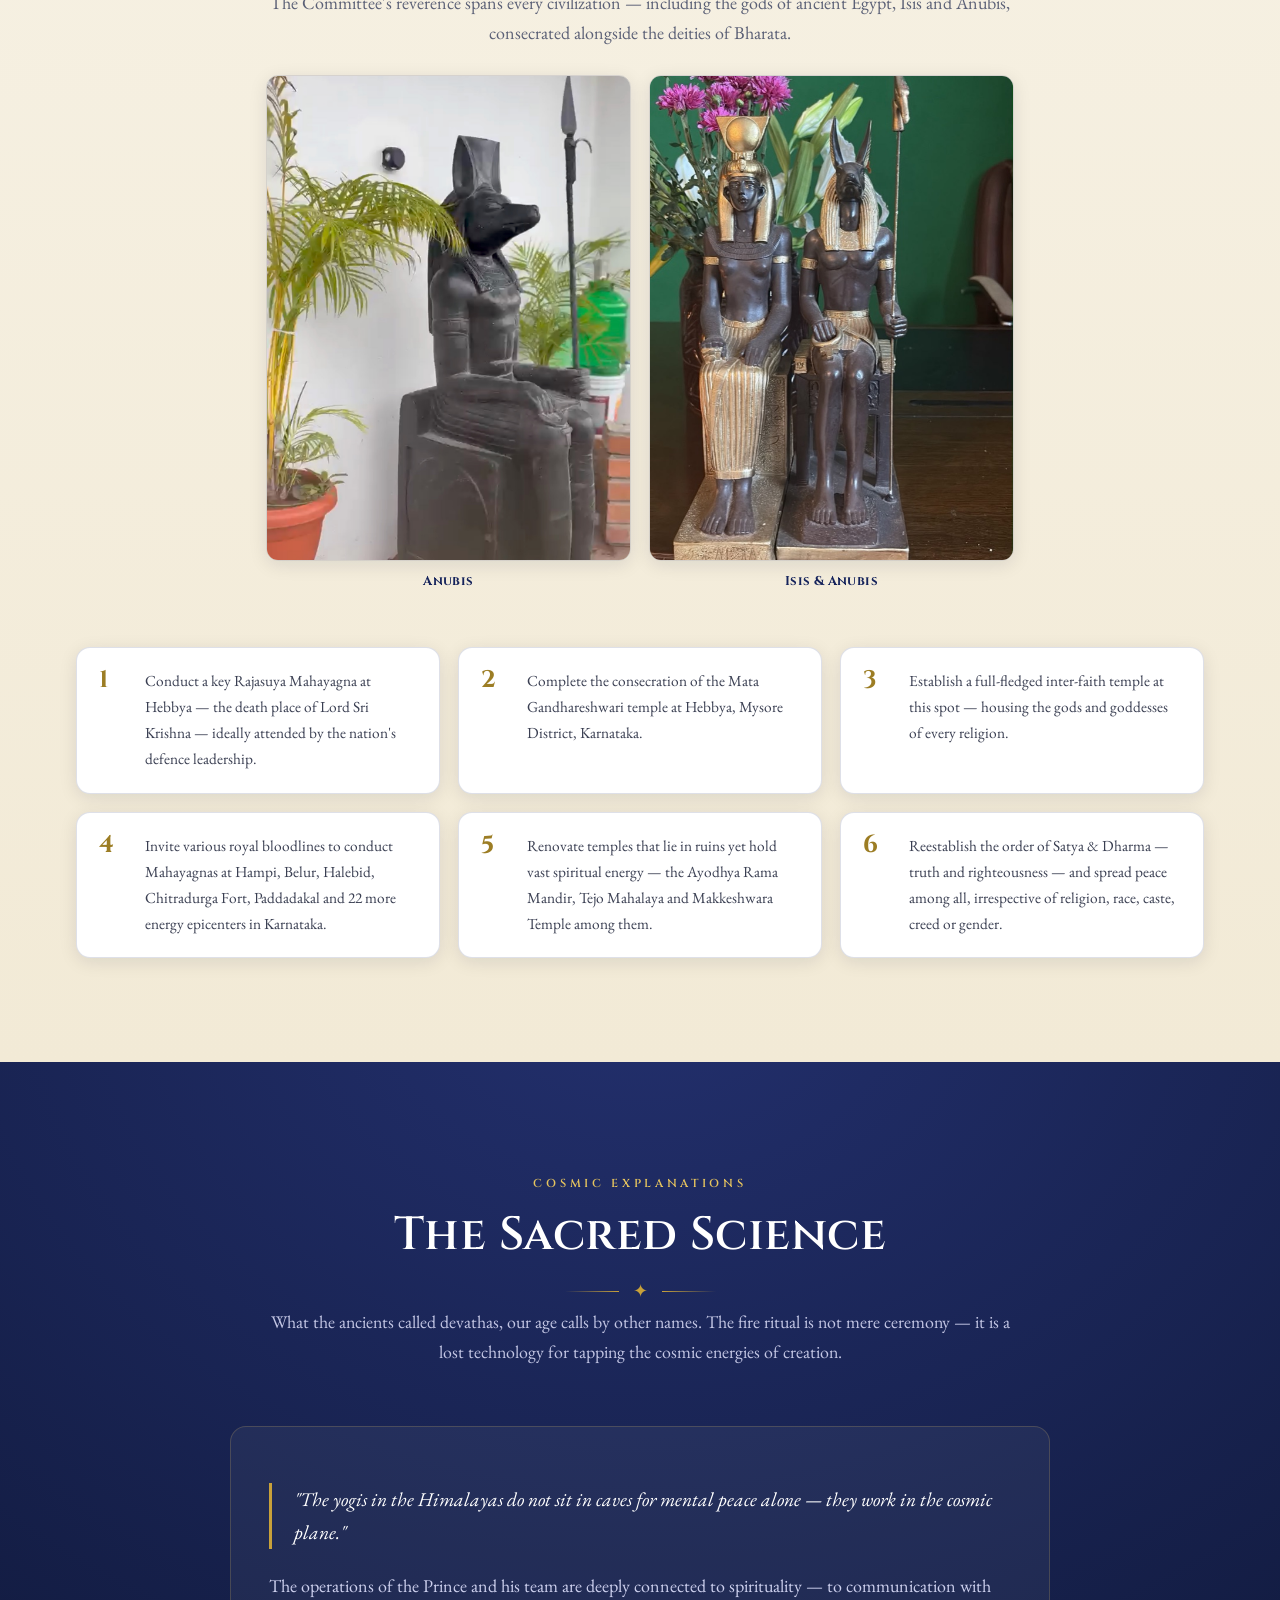
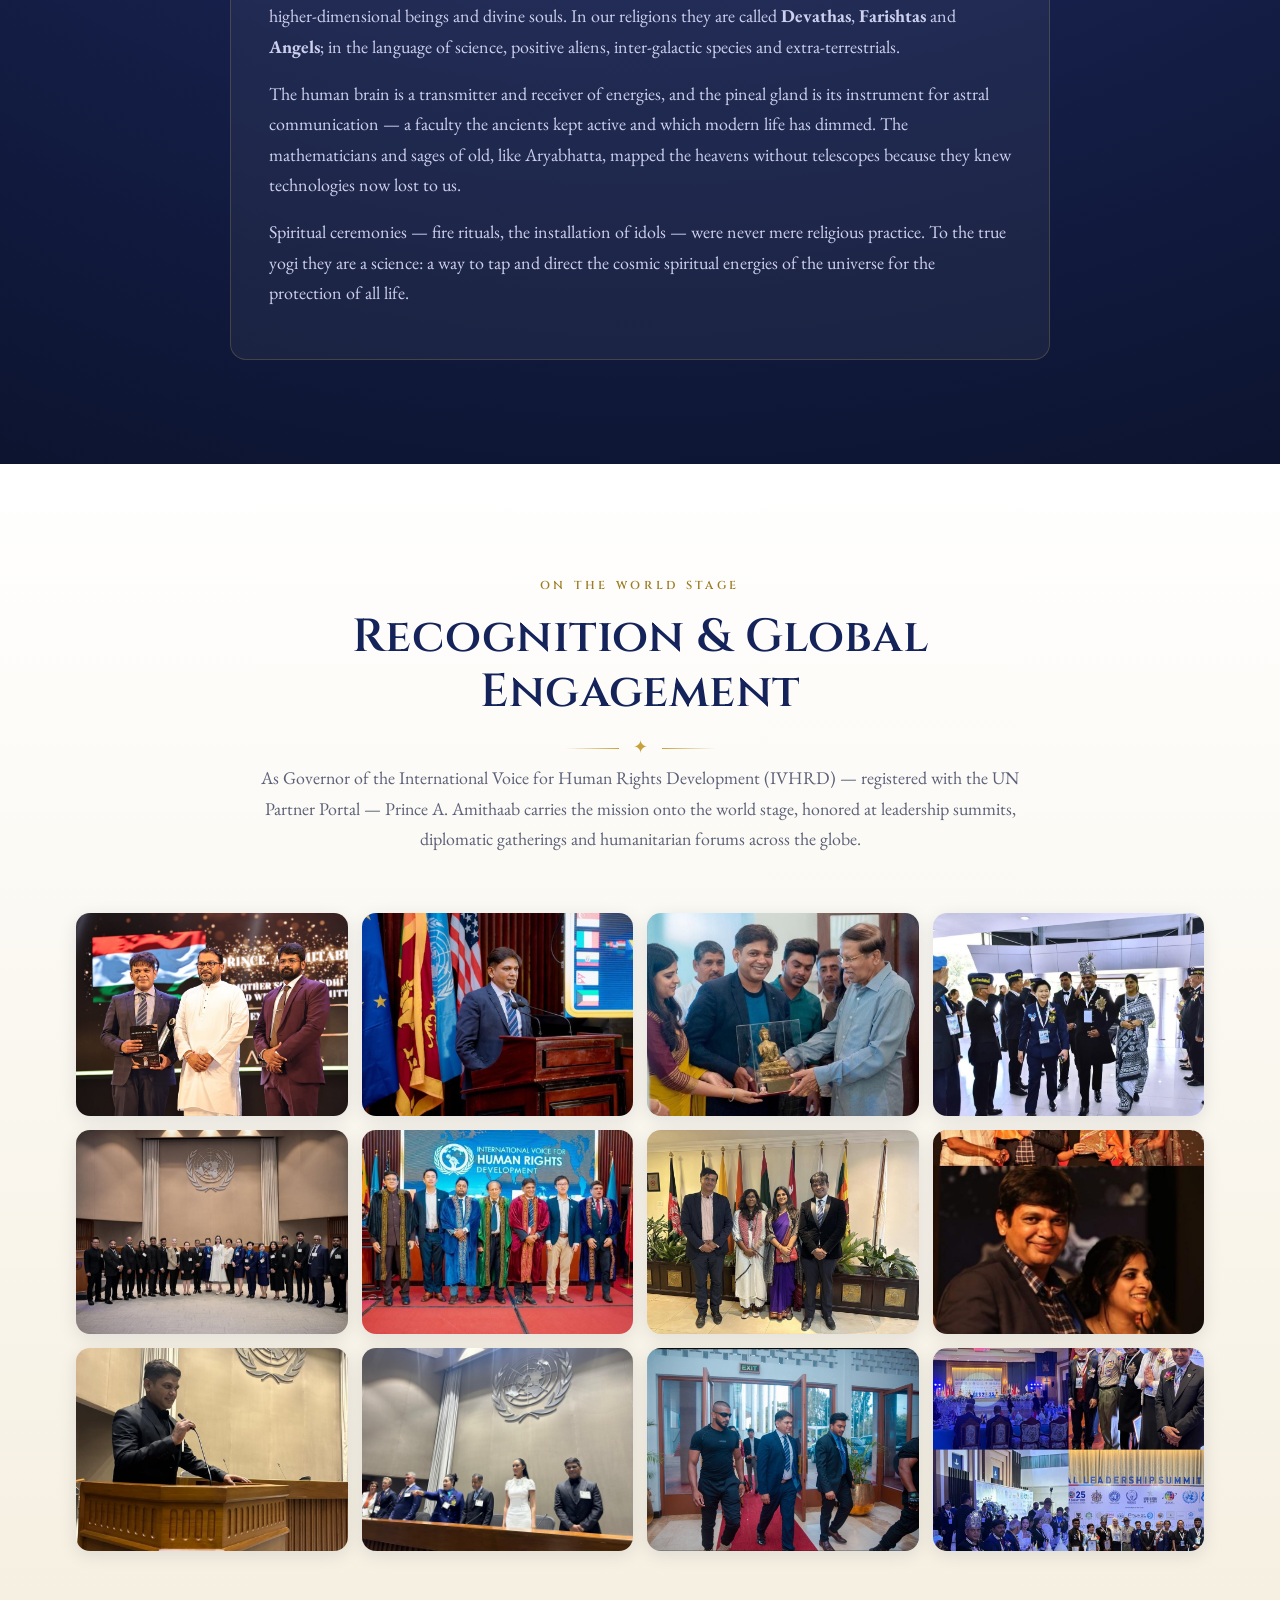
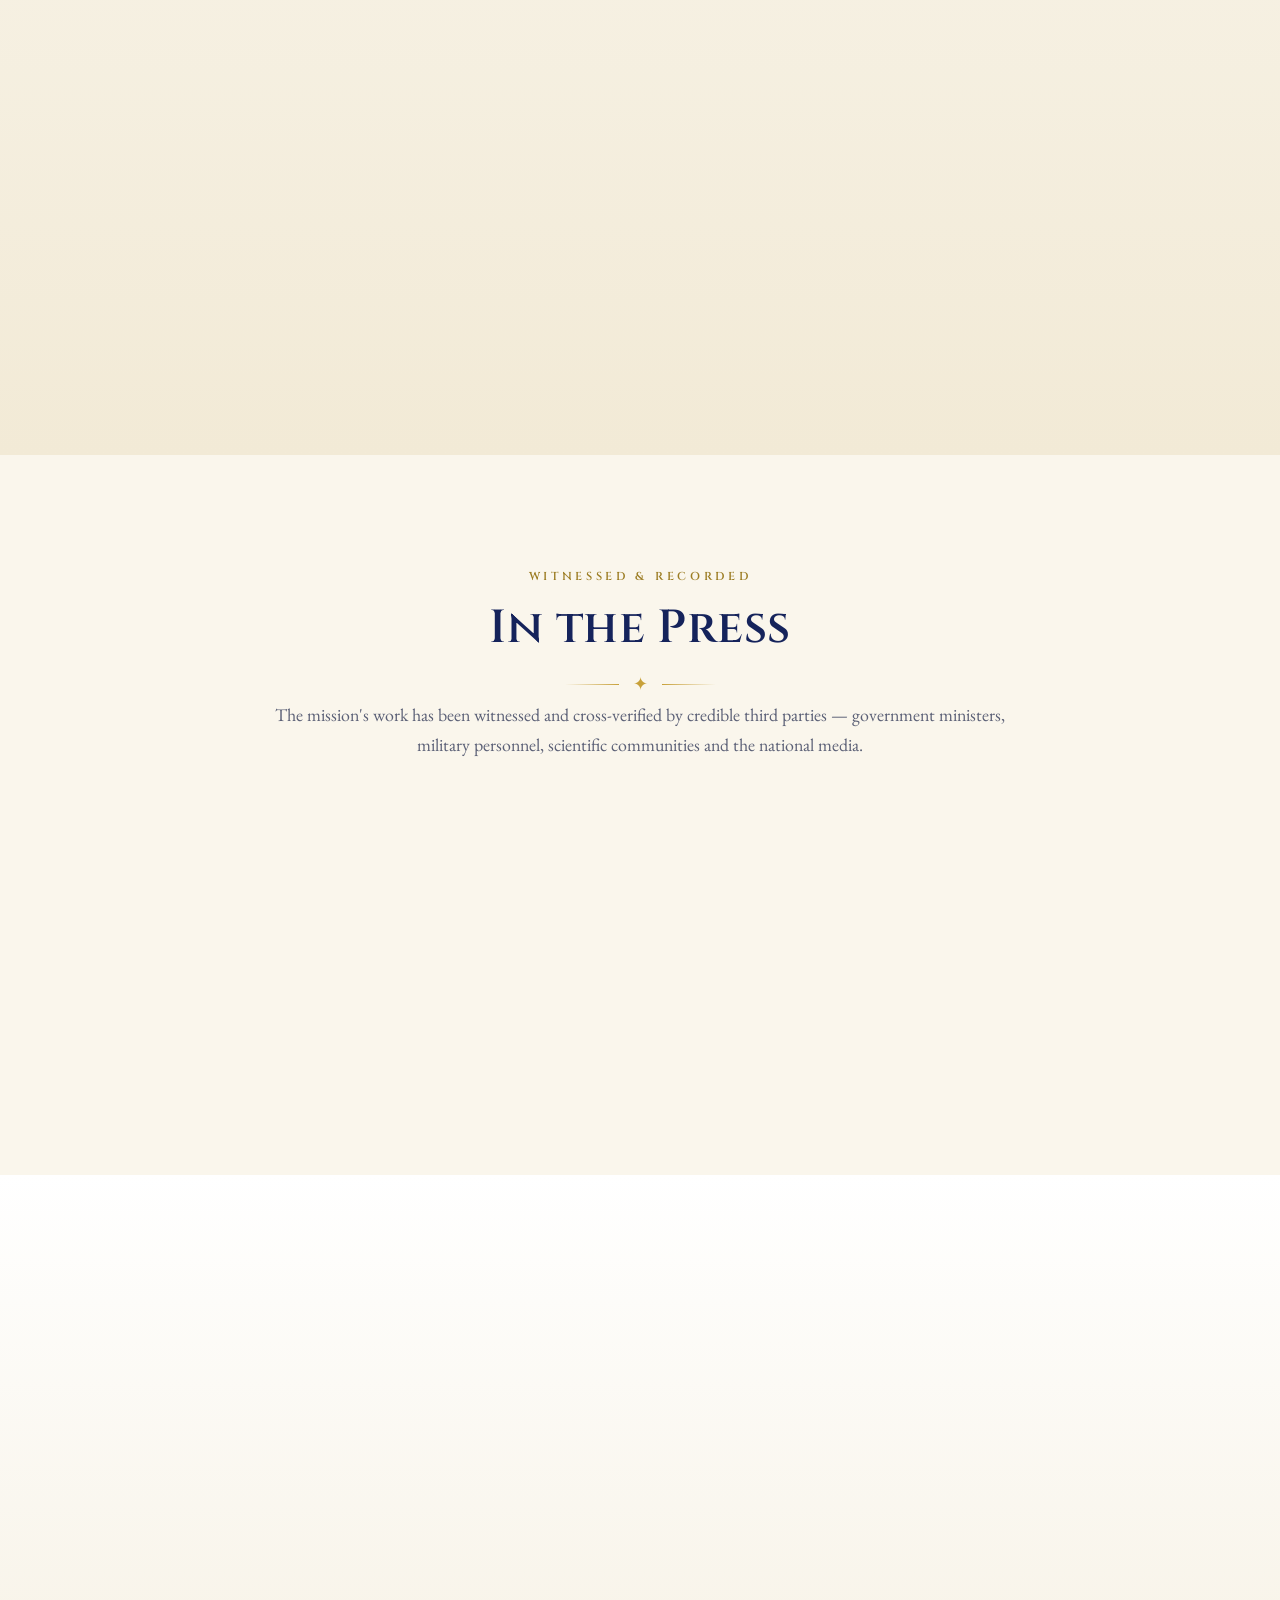
==== commit 168bda4d: "Rebrand to Mother Sonia Gandhi World Welfare Committee + Sonia in hero - Replace 'Akhila Vishw Bhara" ====
--- a/index.html
+++ b/index.html
@@ -4,9 +4,9 @@
 <meta charset="UTF-8">
 <meta name="viewport" content="width=device-width, initial-scale=1.0">
 <meta name="robots" content="noindex, nofollow"><!-- review link: remove this line at public launch to allow search indexing -->
-<title>Akhila Vishw Bharathiya Seva Samaj — Spiritual & Social Welfare Trust</title>
-<meta name="description" content="Akhila Vishw Bharathiya Seva Samaj — a congregation of royal families, spiritual gurus and social activists led by Prince A. Amithaab, dedicated to reestablishing Bharata in its full glory through service and spirituality.">
-<meta property="og:title" content="Akhila Vishw Bharathiya Seva Samaj">
+<title>Mother Sonia Gandhi World Welfare Committee — Spiritual & Social Welfare Trust</title>
+<meta name="description" content="Mother Sonia Gandhi World Welfare Committee — a congregation of royal families, spiritual gurus and social activists led by Prince A. Amithaab, dedicated to reestablishing Bharata in its full glory through service and spirituality.">
+<meta property="og:title" content="Mother Sonia Gandhi World Welfare Committee">
 <meta property="og:description" content="A congregation of royal families, spiritual gurus and social activists reenergizing the sacred epicenters of the motherland.">
 <meta property="og:type" content="website">
 <meta property="og:image" content="assets/img/founder-hero.jpg">
@@ -21,8 +21,8 @@
 <!-- ============ NAV ============ -->
 <nav class="nav" id="nav">
   <a href="#hero" class="nav-brand">
-    <img src="assets/img/emblem-v5.svg" alt="Akhila Vishw Bharathiya Seva Samaj emblem">
-    <span><b>Akhila Vishw Bharathiya</b><small>Seva Samaj</small></span>
+    <img src="assets/img/emblem-v5.svg" alt="Mother Sonia Gandhi World Welfare Committee emblem">
+    <span><b>Mother Sonia Gandhi</b><small>World Welfare Committee</small></span>
   </a>
   <div class="nav-links" id="navLinks">
     <a href="#convenor">The Convenor</a>
@@ -40,20 +40,24 @@
 <header class="hero" id="hero">
   <div class="hero-grid">
     <div class="hero-copy">
-      <img src="assets/img/emblem-v5.svg" alt="Akhila Vishw Bharathiya Seva Samaj emblem" class="hero-emblem-sm">
+      <img src="assets/img/emblem-v5.svg" alt="Mother Sonia Gandhi World Welfare Committee emblem" class="hero-emblem-sm">
       <p class="program">A Spiritual &amp; Social Welfare Trust · Est. 2005</p>
-      <h1>Akhila Vishw Bharathiya<br>Seva Samaj</h1>
+      <h1>Mother Sonia Gandhi<br>World Welfare Committee</h1>
       <p class="lede">A congregation of royal families, spiritual gurus and social activists devoted to reestablishing Bharata in its full glory — protecting the motherland, reenergizing her sacred epicenters, and balancing the human, environmental and spiritual energies of this planet.</p>
       <div class="hero-cta">
         <a href="#mission" class="btn btn-gold">Discover Our Vision</a>
         <a href="#contact" class="btn btn-ghost">Support the Mission</a>
       </div>
     </div>
-    <div class="hero-portrait">
-      <div class="hp-frame">
-        <img src="assets/img/founder-hero.jpg" alt="Prince A. Amithaab, Chief Convenor">
-      </div>
-      <div class="hp-name"><b>Prince A. Amithaab</b><small>Chief Convenor</small></div>
+    <div class="hero-portrait duo">
+      <div class="hp-item">
+        <div class="hp-frame"><img src="assets/img/founder-hero.jpg" alt="Prince A. Amithaab, Chief Convenor"></div>
+        <div class="hp-name"><b>Prince A. Amithaab</b><small>Chief Convenor</small></div>
+      </div>
+      <div class="hp-item">
+        <div class="hp-frame"><img src="assets/img/sonia-gandhi.jpg" alt="Mother Sonia Gandhi"></div>
+        <div class="hp-name"><b>Mother Sonia Gandhi</b><small>Patron</small></div>
+      </div>
     </div>
   </div>
   <div class="scroll-cue">Scroll<i></i></div>
@@ -77,7 +81,7 @@
       <div class="prose reveal d1">
         <span class="eyebrow">A Brief Introduction</span>
         <h2 style="color:var(--royal);font-size:clamp(1.8rem,3.6vw,2.6rem)">The Chola Prince</h2>
-        <p class="lead">Mr. A. Amithaab is the current Chola prince of Anaimalai, Tamil Nadu, and the founder of Akhila Vishw Bharathiya Seva Samaj. He is also the proprietor of ABB TV, the Chief Operating Officer of Amara, and the Chief Executive Officer of Ahura Tech Solutions.</p>
+        <p class="lead">Mr. A. Amithaab is the current Chola prince of Anaimalai, Tamil Nadu, and the founder of Mother Sonia Gandhi World Welfare Committee. He is also the proprietor of ABB TV, the Chief Operating Officer of Amara, and the Chief Executive Officer of Ahura Tech Solutions.</p>
         <p>In recognition of his commitment to justice, equality and human dignity, he has been appointed <b>Governor of the International Voice for Human Rights Development (IVHRD)</b> — an Institute of International Diplomacy initiative registered with the United Nations Partner Portal.</p>
         <p>After the dissolution of the Chola Empire, the royal family settled at Anaimalai and was given the title <b>'Kondai Katti Thondai Mandala Velaalan'</b> — "the royal family with hair tied in a bun like Lord Shiva, ruling Chennai and the surrounding regions."</p>
         <p>At the age of sixteen he formed a strong bond with the divine. He was given a task by forces unseen — chosen for a higher purpose: to save humanity from the nuclear war that may break out at any time. Trained by the divine to perceive and channel cosmic energies, he was soon joined by a group of like-minded youth who continue to serve selflessly under his leadership to this day.</p>
@@ -126,7 +130,7 @@
         <li>Inviting and interacting with benevolent extra-galactic and inter-stellar beings to address the planet's most insolvable problems — global warming, drying river beds, a poisoned earth and over-population.</li>
       </ul>
     </div>
-    <p style="text-align:center;max-width:760px;margin:34px auto 0;color:#c3c6e4;font-size:1.02rem">In light of recent military and terrorist attacks, the Samaj has pledged to offer its mystic and psychic abilities in a professional manner to aid and protect the interests of the nation's military and defence establishments — all achievable with a minuscule share of the national defence budget.</p>
+    <p style="text-align:center;max-width:760px;margin:34px auto 0;color:#c3c6e4;font-size:1.02rem">In light of recent military and terrorist attacks, the Committee has pledged to offer its mystic and psychic abilities in a professional manner to aid and protect the interests of the nation's military and defence establishments — all achievable with a minuscule share of the national defence budget.</p>
   </div>
 </section>
 
@@ -140,7 +144,7 @@
       <p>A timeline of an unbroken spiritual mission and selfless service — from a single fire ritual in 2005 to a movement spanning the nation and the world.</p>
     </div>
     <div class="timeline">
-      <div class="tl-item reveal"><span class="dot"></span><div class="tl-card"><span class="tl-year">2005</span><h4>The Mission Begins</h4><p>'Akhila Vishw Bharathiya Seva Samaj' is registered at Mysuru by Prince A. Amithaab, who begins conducting the Rajasuya Maha Yagna on every new moon and full moon to protect Mother Nature from negative energies.</p></div></div>
+      <div class="tl-item reveal"><span class="dot"></span><div class="tl-card"><span class="tl-year">2005</span><h4>The Mission Begins</h4><p>'Mother Sonia Gandhi World Welfare Committee' is registered at Mysuru by Prince A. Amithaab, who begins conducting the Rajasuya Maha Yagna on every new moon and full moon to protect Mother Nature from negative energies.</p></div></div>
       <div class="tl-item reveal"><span class="dot"></span><div class="tl-card"><span class="tl-year">2006</span><h4>Meditation for All</h4><p>Meditation classes are offered to the inmates of Mysuru Jail to purify the inner conscience, alongside public meditation classes for the city of Mysuru.</p></div></div>
       <div class="tl-item reveal"><span class="dot"></span><div class="tl-card"><span class="tl-year">2007–08</span><h4>Beggar-Free City — Mysuru</h4><p>At just 23, the Prince leads a welfare project sheltering and rehabilitating beggars, putting an end to child trafficking, the begging mafia and poverty-driven crime. The Deputy Commissioner's office declared it a success in March 2008.</p></div></div>
       <div class="tl-item reveal"><span class="dot"></span><div class="tl-card"><span class="tl-year">2008</span><h4>Hebbya &amp; Secured Mysuru</h4><p>Bhoomi puja of the Matha Gandhareshwari temple at Hebbya is performed by Sri Vishwesha Thirtha swami of Pejavara Adokshaja Matha. The 'Secured Mysuru' rally brings CCTV cameras and metal detectors to public places city-wide.</p></div></div>
@@ -218,7 +222,7 @@
       <div>
         <span class="badge">The Sacred Epicenter — Hebbya, Mysuru</span>
         <h3>The Temple Trinity of Hebbya</h3>
-        <p>According to the divine cosmos, Hebbya forms a major epicenter of vast divine cosmic energy. Completing this sacred complex is the foremost priority of the Samaj — the key to neutralizing negative energies and establishing lasting peace across the world.</p>
+        <p>According to the divine cosmos, Hebbya forms a major epicenter of vast divine cosmic energy. Completing this sacred complex is the foremost priority of the Committee — the key to neutralizing negative energies and establishing lasting peace across the world.</p>
         <p>To eradicate the threat completely, three temples must be consecrated together upon this hallowed ground:</p>
       </div>
       <div class="trinity">
@@ -231,7 +235,7 @@
     <div style="text-align:center;max-width:740px;margin:56px auto 26px">
       <span class="eyebrow">Consecrated Across Faiths</span>
       <h3 style="color:var(--royal);font-size:clamp(1.4rem,2.6vw,1.9rem);margin-top:.4rem">The Sacred Deities</h3>
-      <p style="color:var(--muted);margin-top:.5rem">From the goddesses and Sri Maha Ganapati to Gautama Buddha and Nazareth Eshwa — God Jesus, holding the earth — the idols consecrated by the Samaj honor the divine across every faith, under one roof.</p>
+      <p style="color:var(--muted);margin-top:.5rem">From the goddesses and Sri Maha Ganapati to Gautama Buddha and Nazareth Eshwa — God Jesus, holding the earth — the idols consecrated by the Committee honor the divine across every faith, under one roof.</p>
     </div>
     <div class="deities">
       <div class="deity reveal"><img src="assets/img/deity-1.jpg" alt="Adi Rakshana Prathyangira"><b>Adi Rakshana Prathyangira</b></div>
@@ -249,7 +253,7 @@
       <div style="text-align:center;max-width:740px;margin:58px auto 26px">
         <span class="eyebrow">Across Civilizations</span>
         <h3 style="color:var(--royal);font-size:clamp(1.4rem,2.6vw,1.9rem);margin-top:.4rem">Deities of the Ancient World</h3>
-        <p style="color:var(--muted);margin-top:.5rem">The Samaj's reverence spans every civilization — including the gods of ancient Egypt, Isis and Anubis, consecrated alongside the deities of Bharata.</p>
+        <p style="color:var(--muted);margin-top:.5rem">The Committee's reverence spans every civilization — including the gods of ancient Egypt, Isis and Anubis, consecrated alongside the deities of Bharata.</p>
       </div>
       <div class="civ-grid">
         <div class="deity"><video src="assets/video/anubis.mp4" poster="assets/img/anubis-poster.jpg" autoplay muted loop playsinline preload="metadata"></video><b>Anubis</b></div>
@@ -331,7 +335,7 @@
       <p>The mission's work has been witnessed and cross-verified by credible third parties — government ministers, military personnel, scientific communities and the national media.</p>
     </div>
     <div class="press reveal" style="max-width:1000px;margin:0 auto">
-      <img src="assets/img/press-montage.jpg" alt="Newspaper coverage of the Samaj's work">
+      <img src="assets/img/press-montage.jpg" alt="Newspaper coverage of the Committee's work">
       <p class="cap">Coverage in Vijay Times, Star of Mysore, The Times of India, The Hindu and other publications — from the Beggar-Free City to the 'Secured Mysuru' initiative.</p>
     </div>
   </div>
@@ -344,7 +348,7 @@
       <div class="seal">🕉️</div>
       <span class="eyebrow">A Message to the Reader</span>
       <h3>The Prince's Pledge</h3>
-      <p>The use of nuclear weapons upon any nation would devastate all life — mutating flora and fauna for centuries, poisoning air, water and soil, and condemning generations yet unborn. Keeping this in mind, Prince A. Amithaab and the members of Akhila Vishw Bharathiya Seva Samaj have striven, since 2005, to prevent the outbreak of nuclear war.</p>
+      <p>The use of nuclear weapons upon any nation would devastate all life — mutating flora and fauna for centuries, poisoning air, water and soil, and condemning generations yet unborn. Keeping this in mind, Prince A. Amithaab and the members of Mother Sonia Gandhi World Welfare Committee have striven, since 2005, to prevent the outbreak of nuclear war.</p>
       <p>The Prince has placed a proposal before the Government of India: should the Government extend its full support to construct the temple complex at Hebbya, he promises an outstanding positive result toward establishing peace and harmony across the globe — evident within 48 days of the idol consecrations.</p>
       <div class="vow">"Should I fail to provide the results I have promised, I pledge to donate the entire property at Hebbya — together with the constructed temples and their idols — to the Government, expecting nothing whatsoever in return. I would not wish to hold any authority over the land or the temple."<br><span style="display:block;margin-top:10px;font-style:normal;font-family:'Cinzel',serif;font-size:.8rem;letter-spacing:.1em;color:var(--royal)">— Prince A. Amithaab</span></div>
     </div>
@@ -362,11 +366,11 @@
     </div>
     <div class="contact-grid">
       <div class="cinfo reveal">
-        <div class="row"><span class="ic">🏛️</span><div><b>Akhila Vishw Bharathiya Seva Samaj</b><span>Anaimalai, Tamil Nadu · Hebbya, Mysuru, Karnataka, India</span></div></div>
+        <div class="row"><span class="ic">🏛️</span><div><b>Mother Sonia Gandhi World Welfare Committee</b><span>Anaimalai, Tamil Nadu · Hebbya, Mysuru, Karnataka, India</span></div></div>
         <div class="row"><span class="ic">✉️</span><div><b>Email</b><span class="placeholder">[ to be provided ]</span></div></div>
         <div class="row"><span class="ic">📞</span><div><b>Telephone</b><span class="placeholder">[ to be provided ]</span></div></div>
         <div class="row"><span class="ic">🪔</span><div><b>Support the Yagnas</b><span class="placeholder">Donation &amp; havirdana details — [ to be provided ]</span></div></div>
-        <div class="row" style="border-bottom:0"><span class="ic">📺</span><div><b>ABB TV</b><span>The media voice of the Samaj.</span></div></div>
+        <div class="row" style="border-bottom:0"><span class="ic">📺</span><div><b>ABB TV</b><span>The media voice of the Committee.</span></div></div>
       </div>
       <form class="reveal d1" id="contactForm" novalidate>
         <div class="frow">
@@ -387,8 +391,8 @@
   <div class="wrap">
     <div class="footer-top">
       <div class="footer-brand">
-        <img src="assets/img/emblem-v5.svg" alt="Akhila Vishw Bharathiya Seva Samaj emblem">
-        <p>Akhila Vishw Bharathiya Seva Samaj — a congregation of royal families, spiritual gurus and social activists working selflessly for the well-being of the planet, mankind, the eco-system and all the inhabitants of Mother Earth.</p>
+        <img src="assets/img/emblem-v5.svg" alt="Mother Sonia Gandhi World Welfare Committee emblem">
+        <p>Mother Sonia Gandhi World Welfare Committee — a congregation of royal families, spiritual gurus and social activists working selflessly for the well-being of the planet, mankind, the eco-system and all the inhabitants of Mother Earth.</p>
       </div>
       <div>
         <h5>Explore</h5>
@@ -410,7 +414,7 @@
       </div>
     </div>
     <div class="footer-bottom">
-      <span>© <span id="yr"></span> Akhila Vishw Bharathiya Seva Samaj · Chief Convenor: Prince A. Amithaab</span>
+      <span>© <span id="yr"></span> Mother Sonia Gandhi World Welfare Committee · Chief Convenor: Prince A. Amithaab</span>
       <span class="om">॥ ॐ गं गणपतये नमः ॥</span>
     </div>
   </div>
--- a/css/style.css
+++ b/css/style.css
@@ -126,6 +126,12 @@
 .hp-name{position:absolute;z-index:2;left:50%;bottom:14px;transform:translateX(-50%);text-align:center;width:90%}
 .hp-name b{font-family:"Cinzel",serif;color:#fff;font-size:1.02rem;letter-spacing:.06em;display:block;text-shadow:0 2px 10px rgba(0,0,0,.6)}
 .hp-name small{display:block;color:var(--gold-bright);font-family:"Cinzel",serif;font-size:.62rem;letter-spacing:.26em;text-transform:uppercase;margin-top:2px}
+/* two portraits side by side */
+.hero-portrait.duo{display:grid;grid-template-columns:1fr 1fr;gap:16px;align-items:end;width:min(540px,92vw)}
+.hp-item{position:relative}
+.duo .hp-frame{width:100%;border-radius:160px 160px 16px 16px}
+.duo .hp-name b{font-size:.9rem}
+.duo .hp-name small{font-size:.56rem;letter-spacing:.2em}
 .scroll-cue{position:absolute;bottom:26px;left:50%;transform:translateX(-50%);z-index:3;color:var(--gold-bright);font-size:.66rem;letter-spacing:.3em;font-family:"Cinzel",serif;text-transform:uppercase;opacity:.8}
 .scroll-cue i{display:block;width:1px;height:34px;background:linear-gradient(var(--gold-bright),transparent);margin:8px auto 0;animation:cue 1.8s infinite}
 
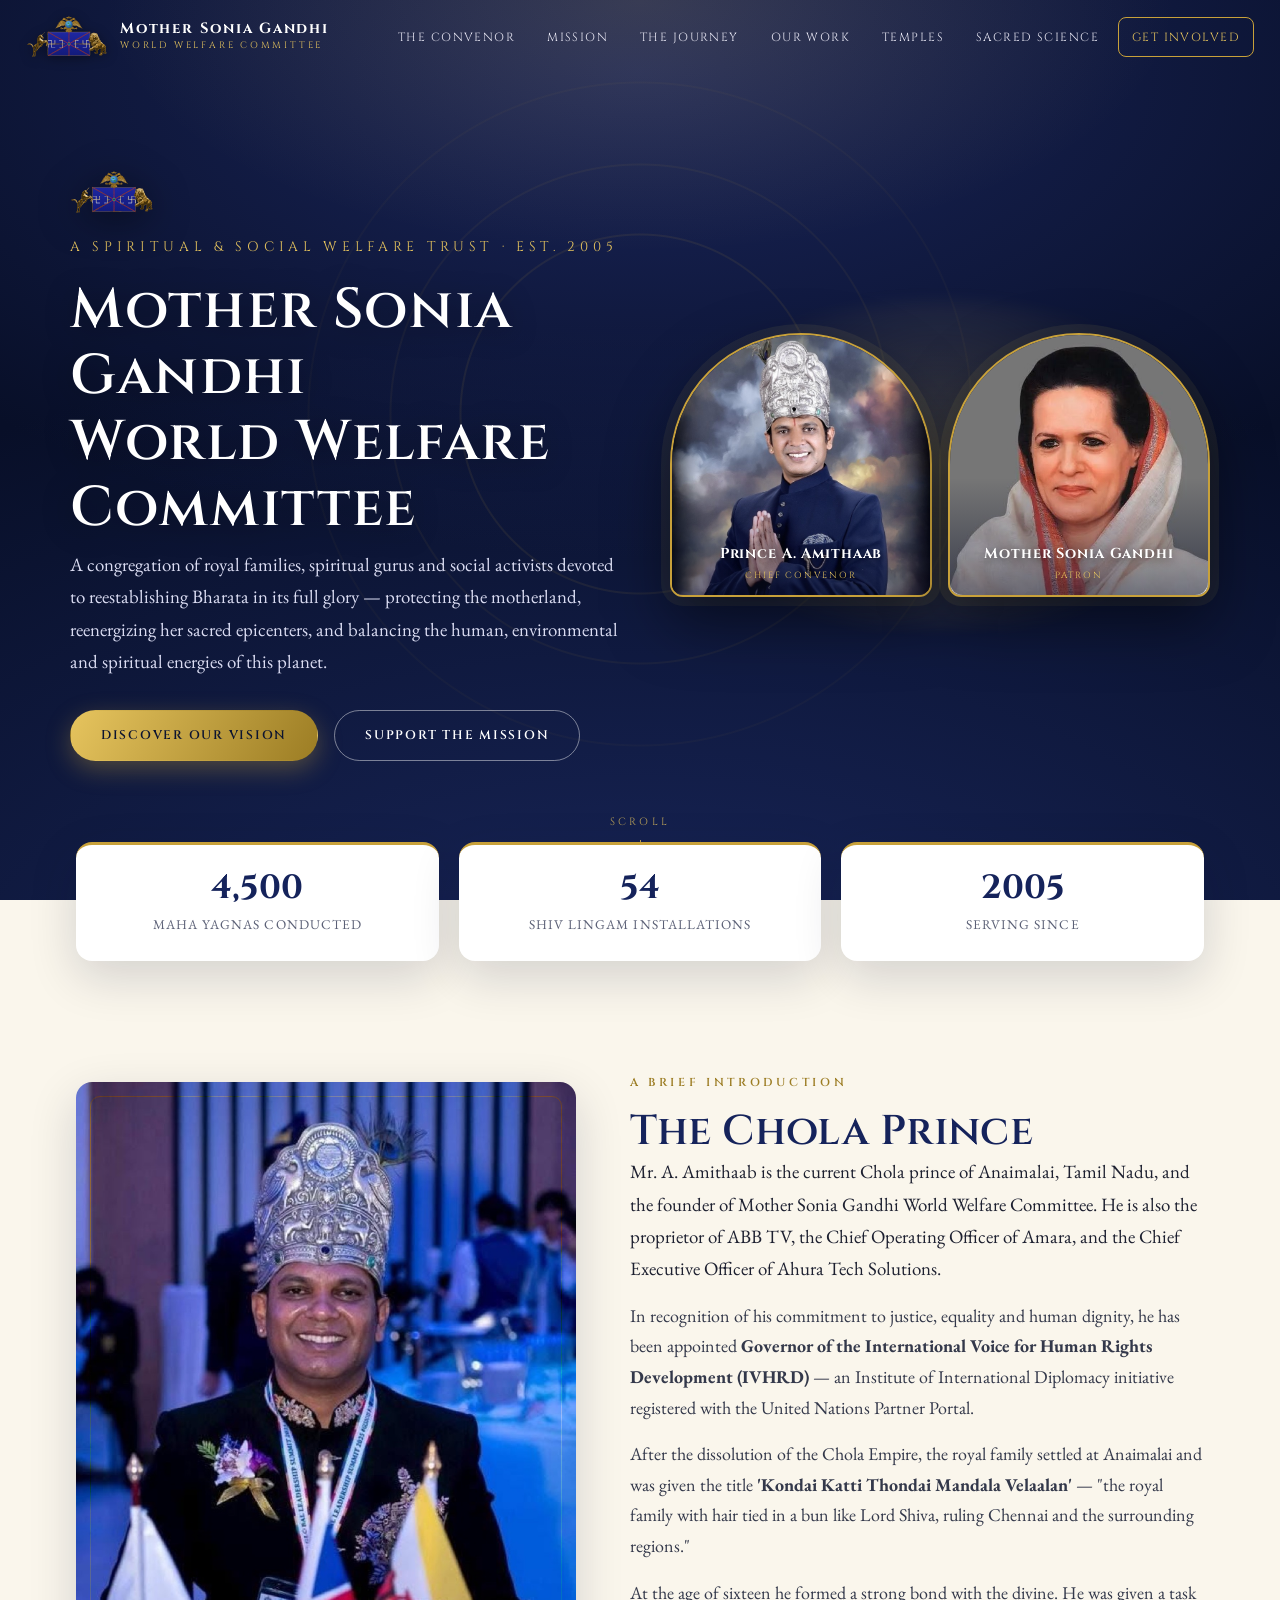
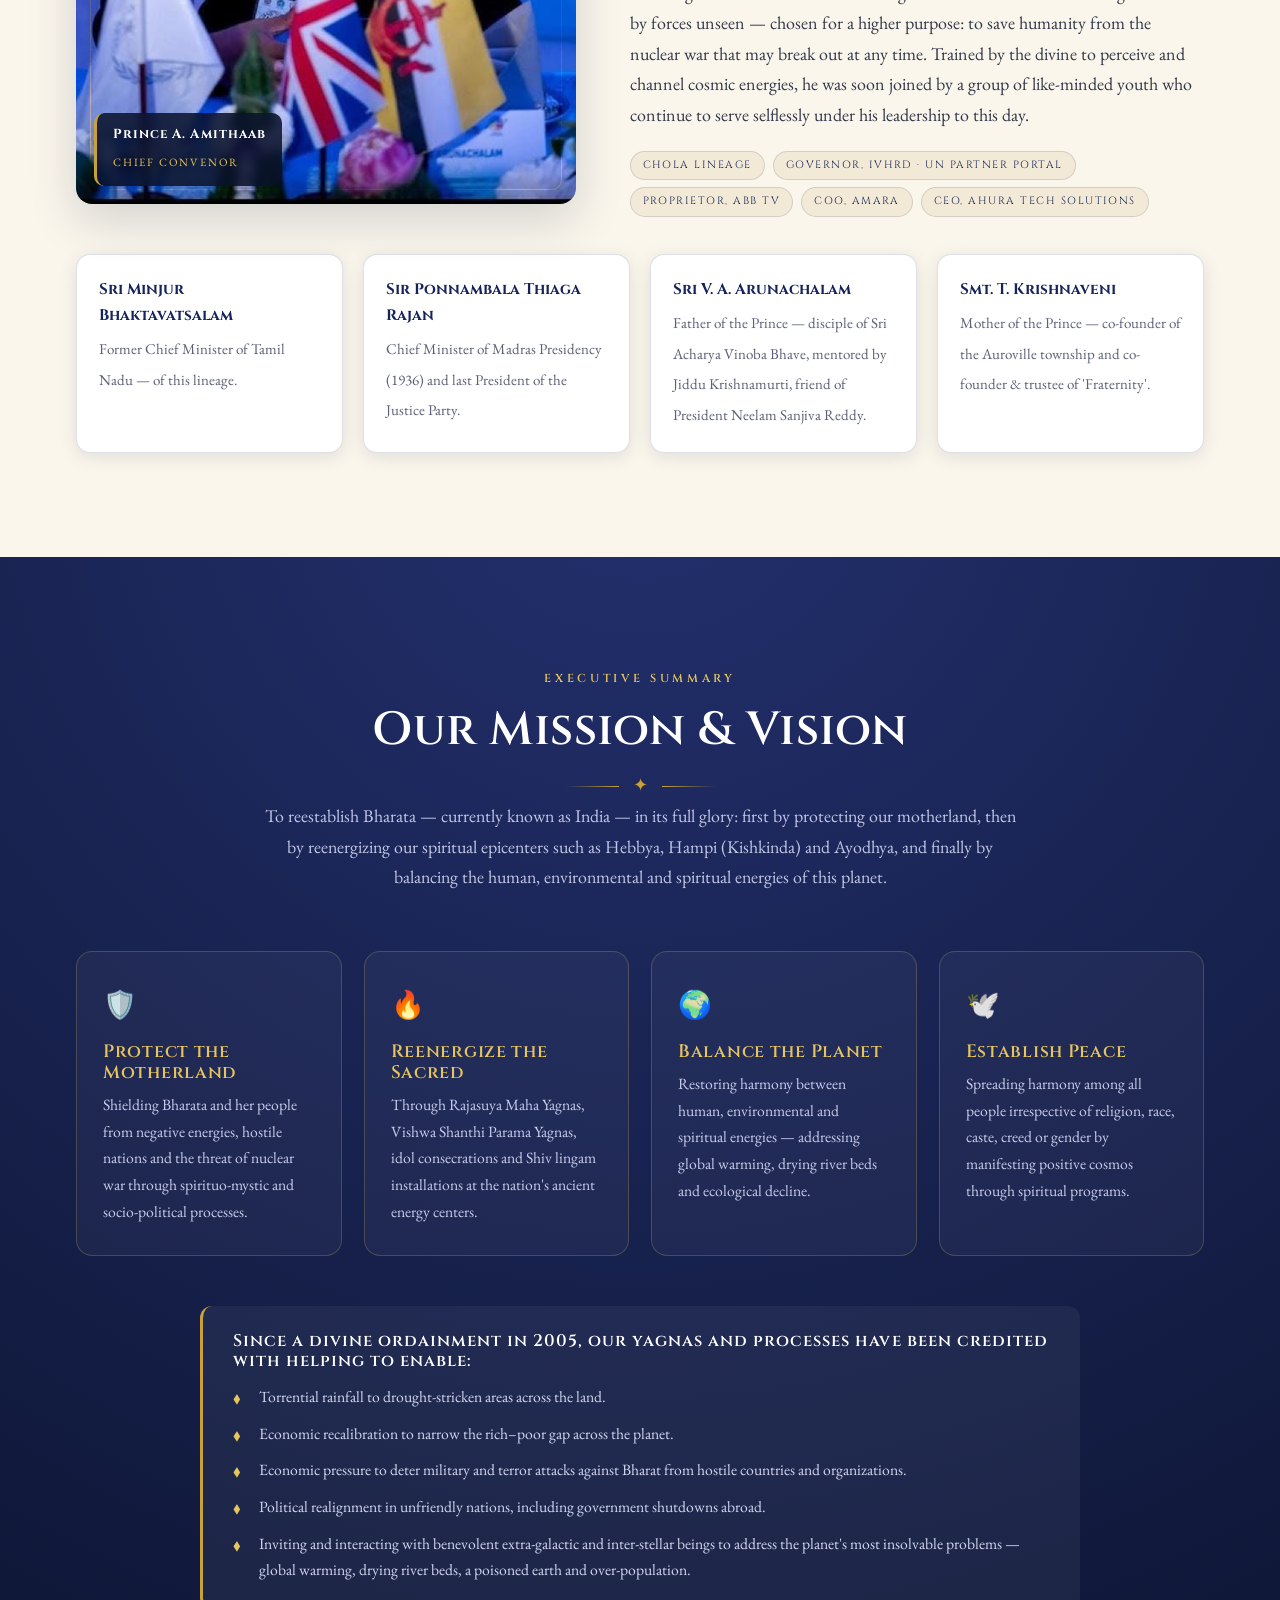
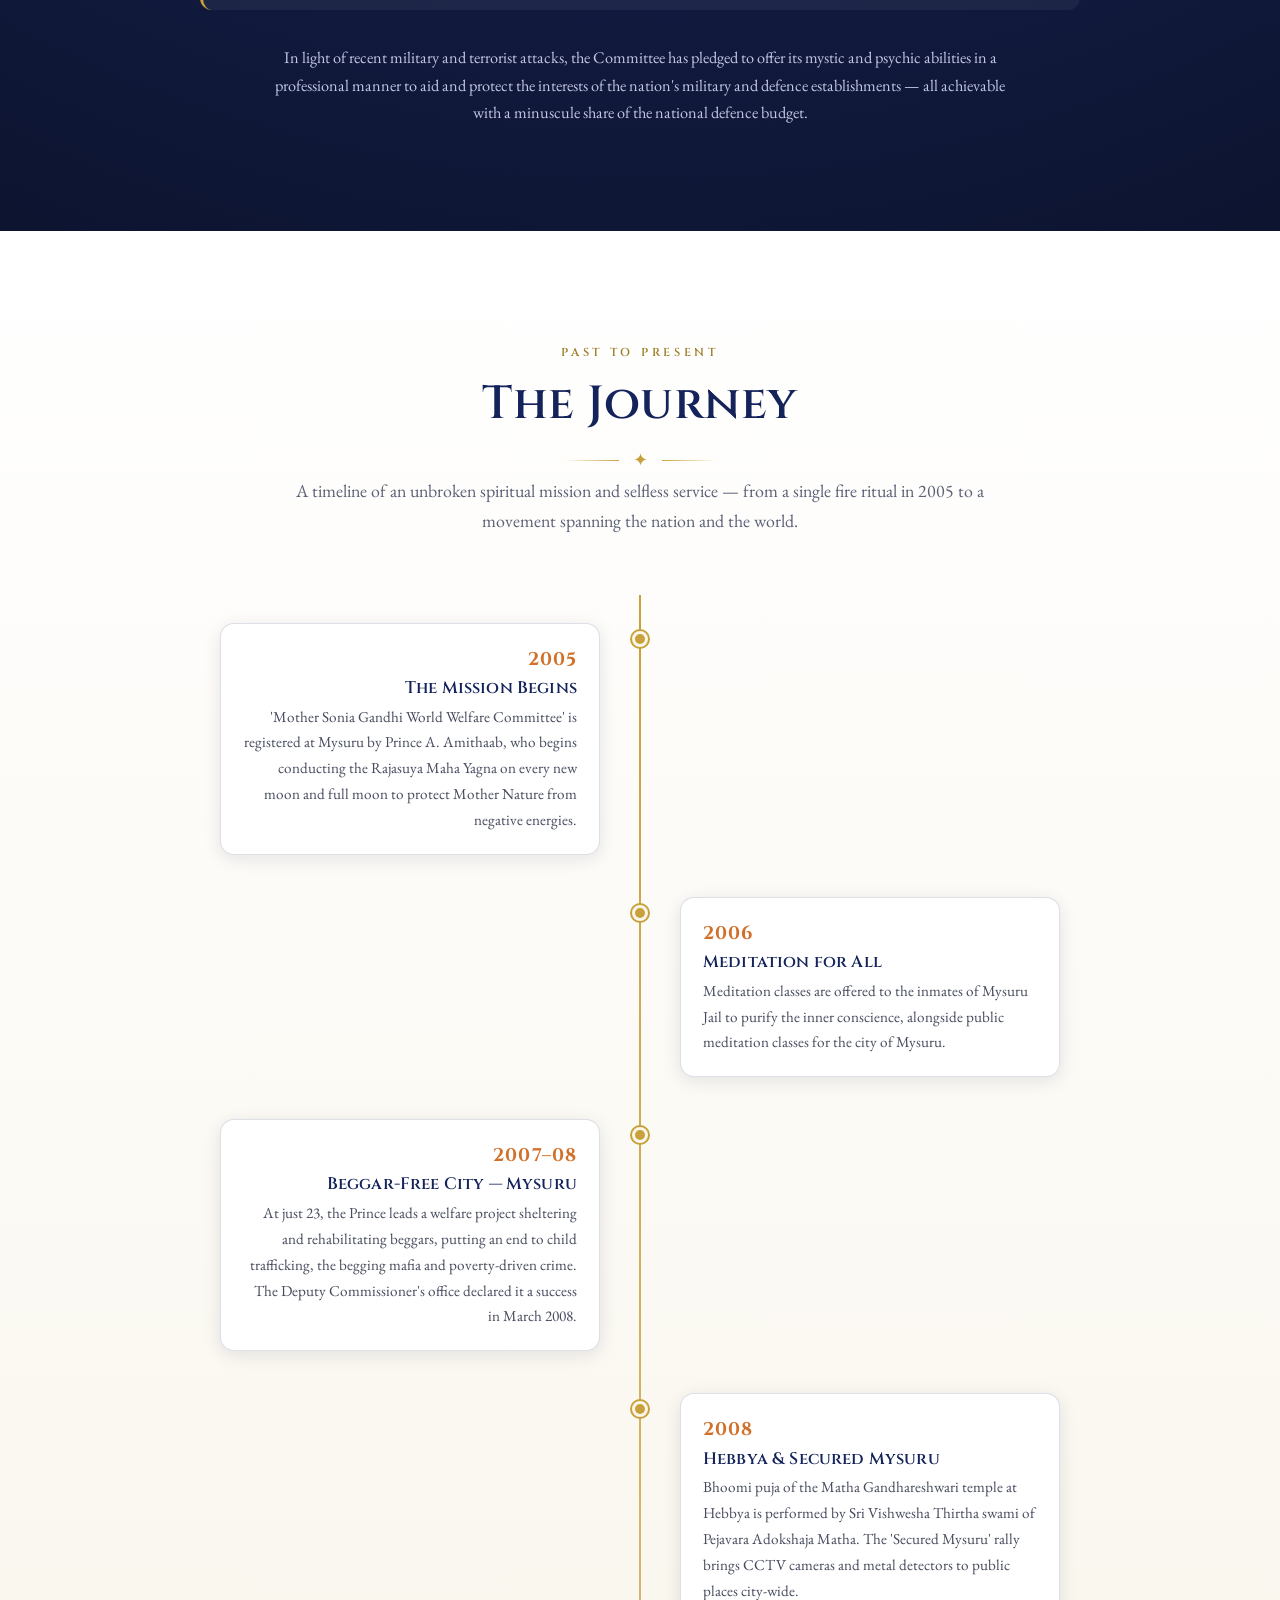
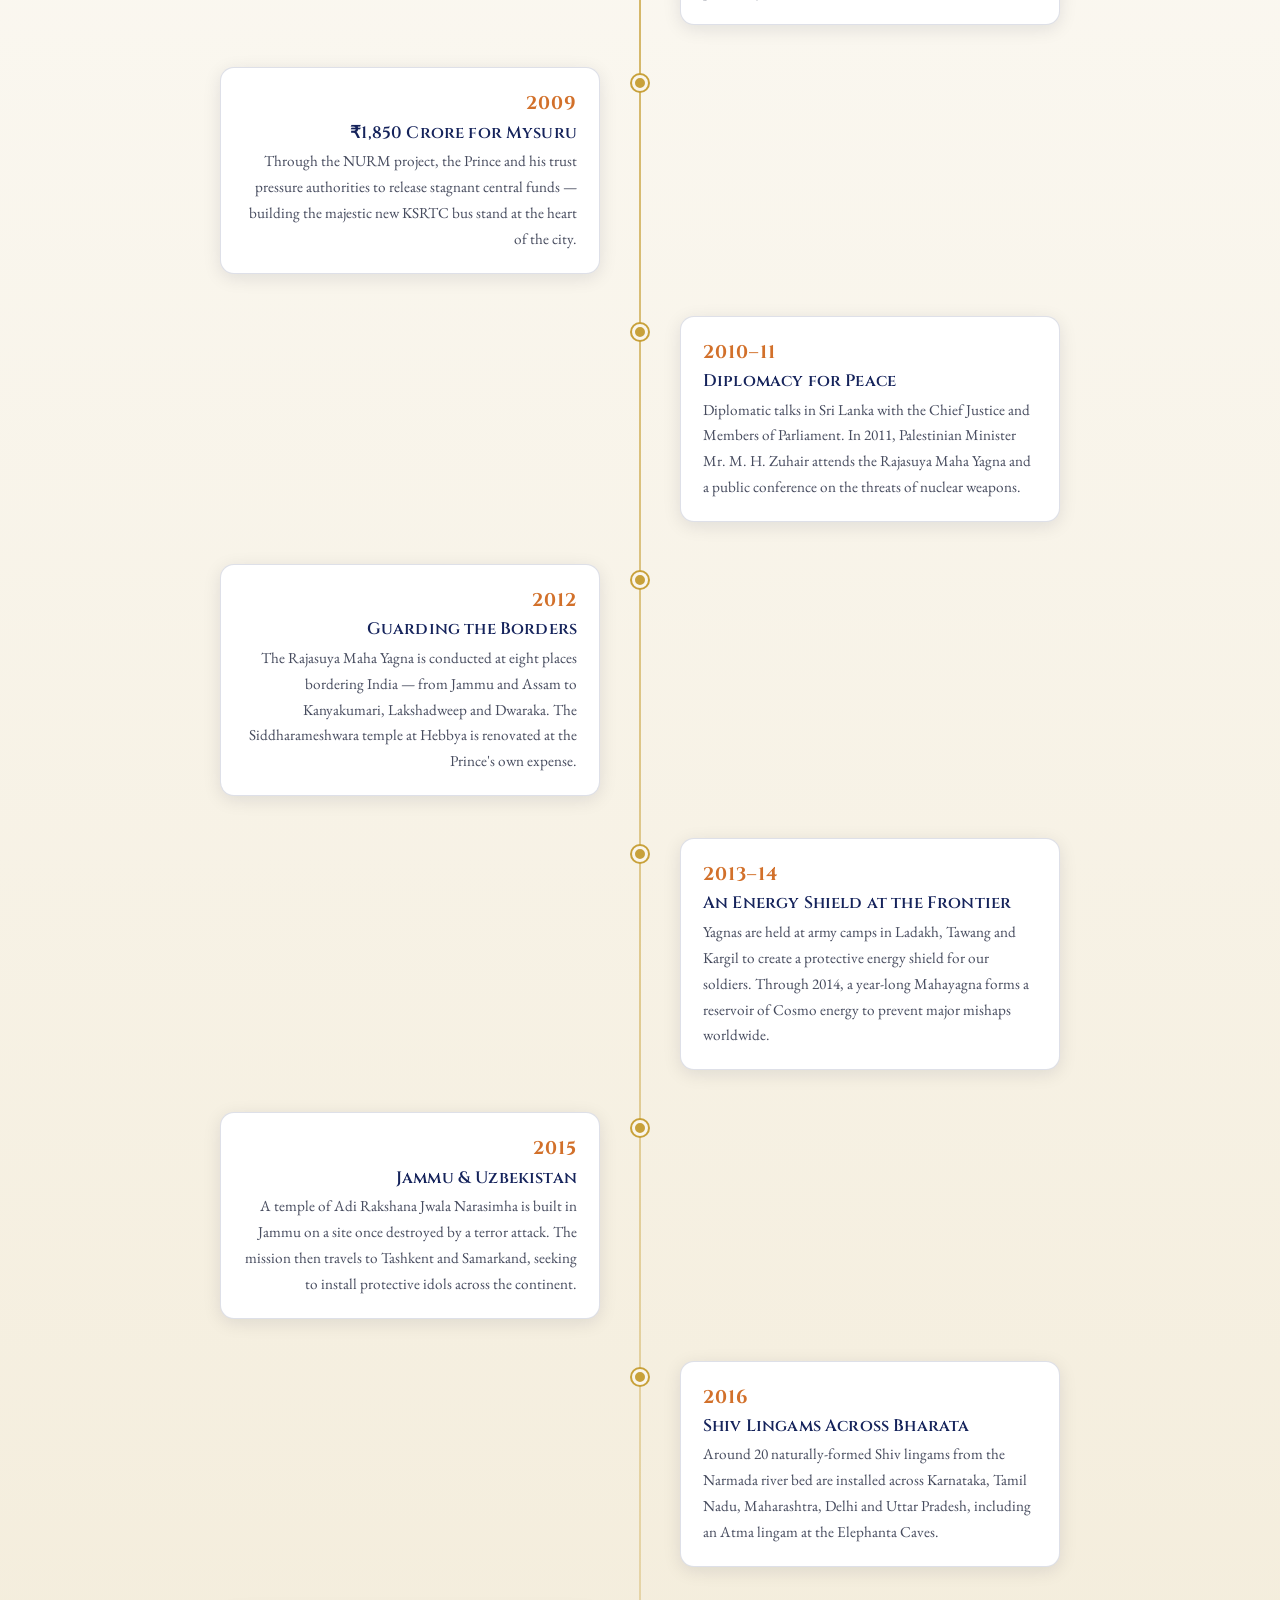
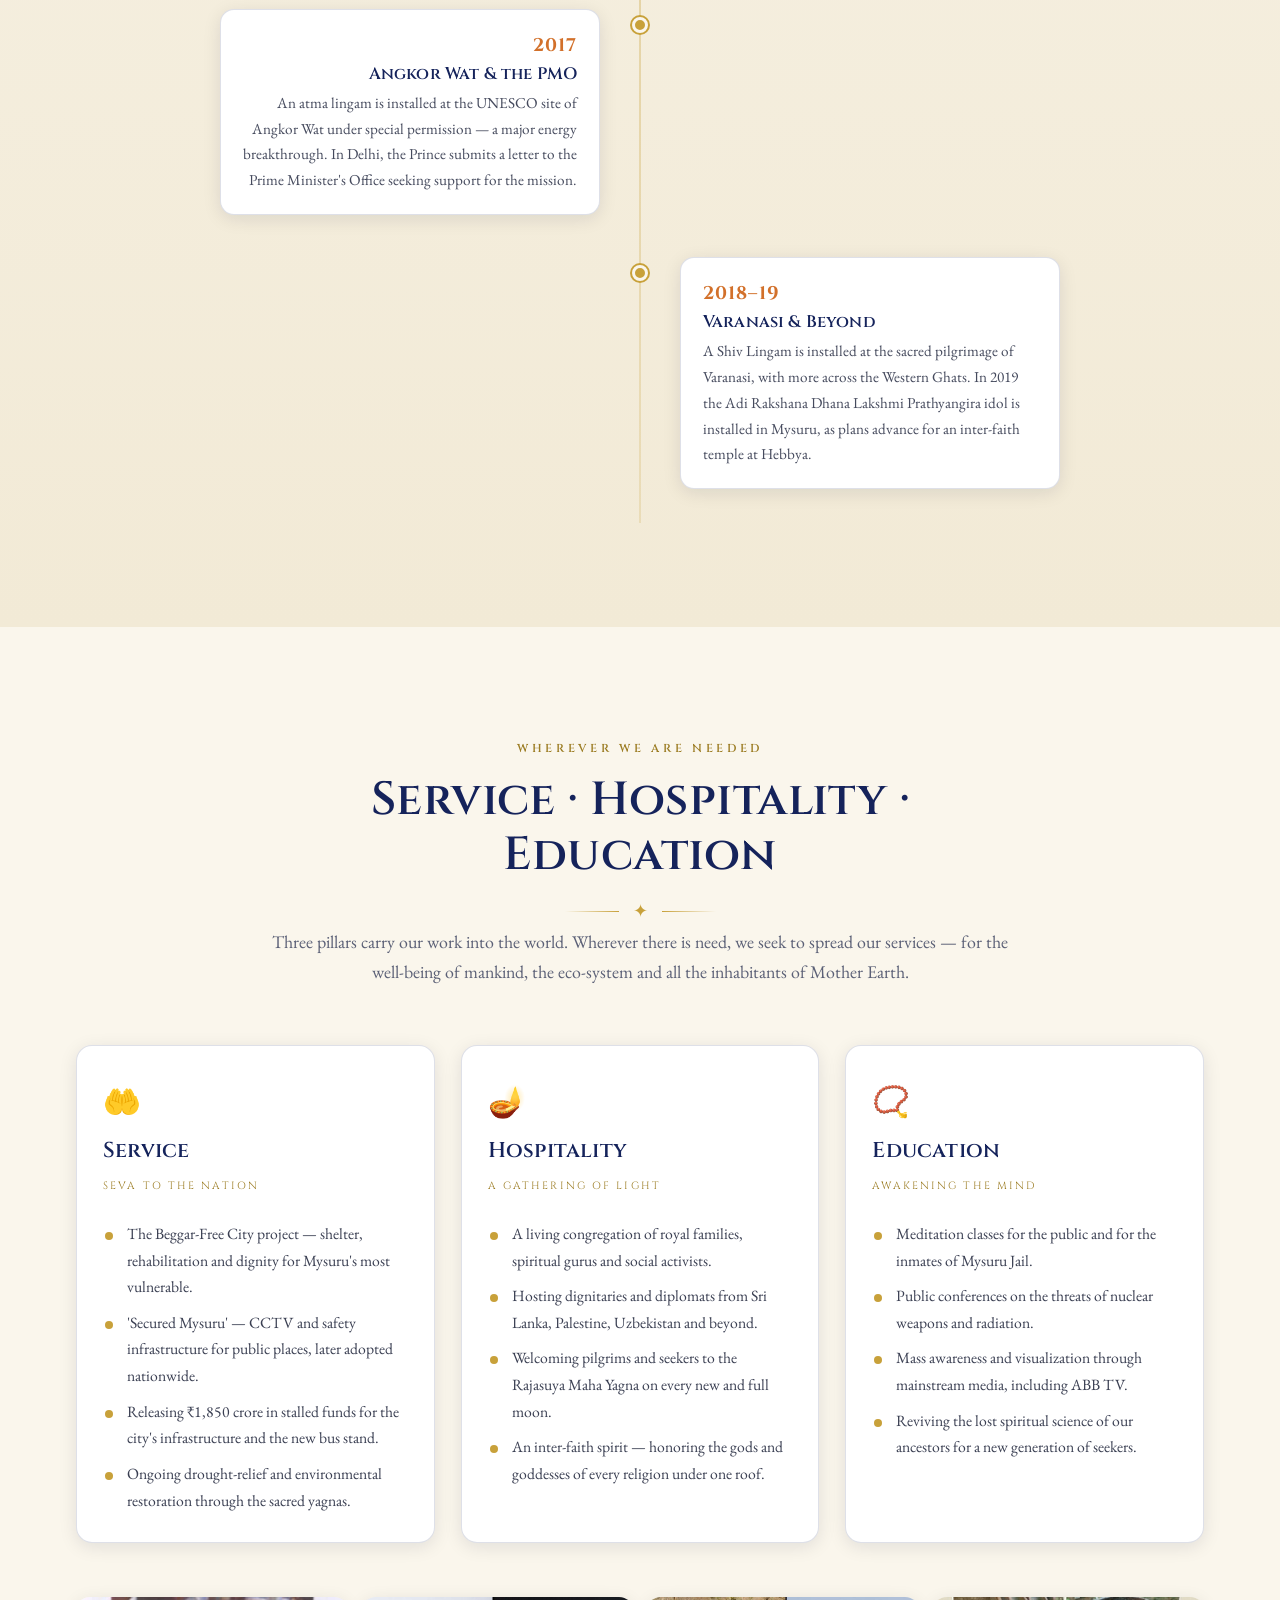
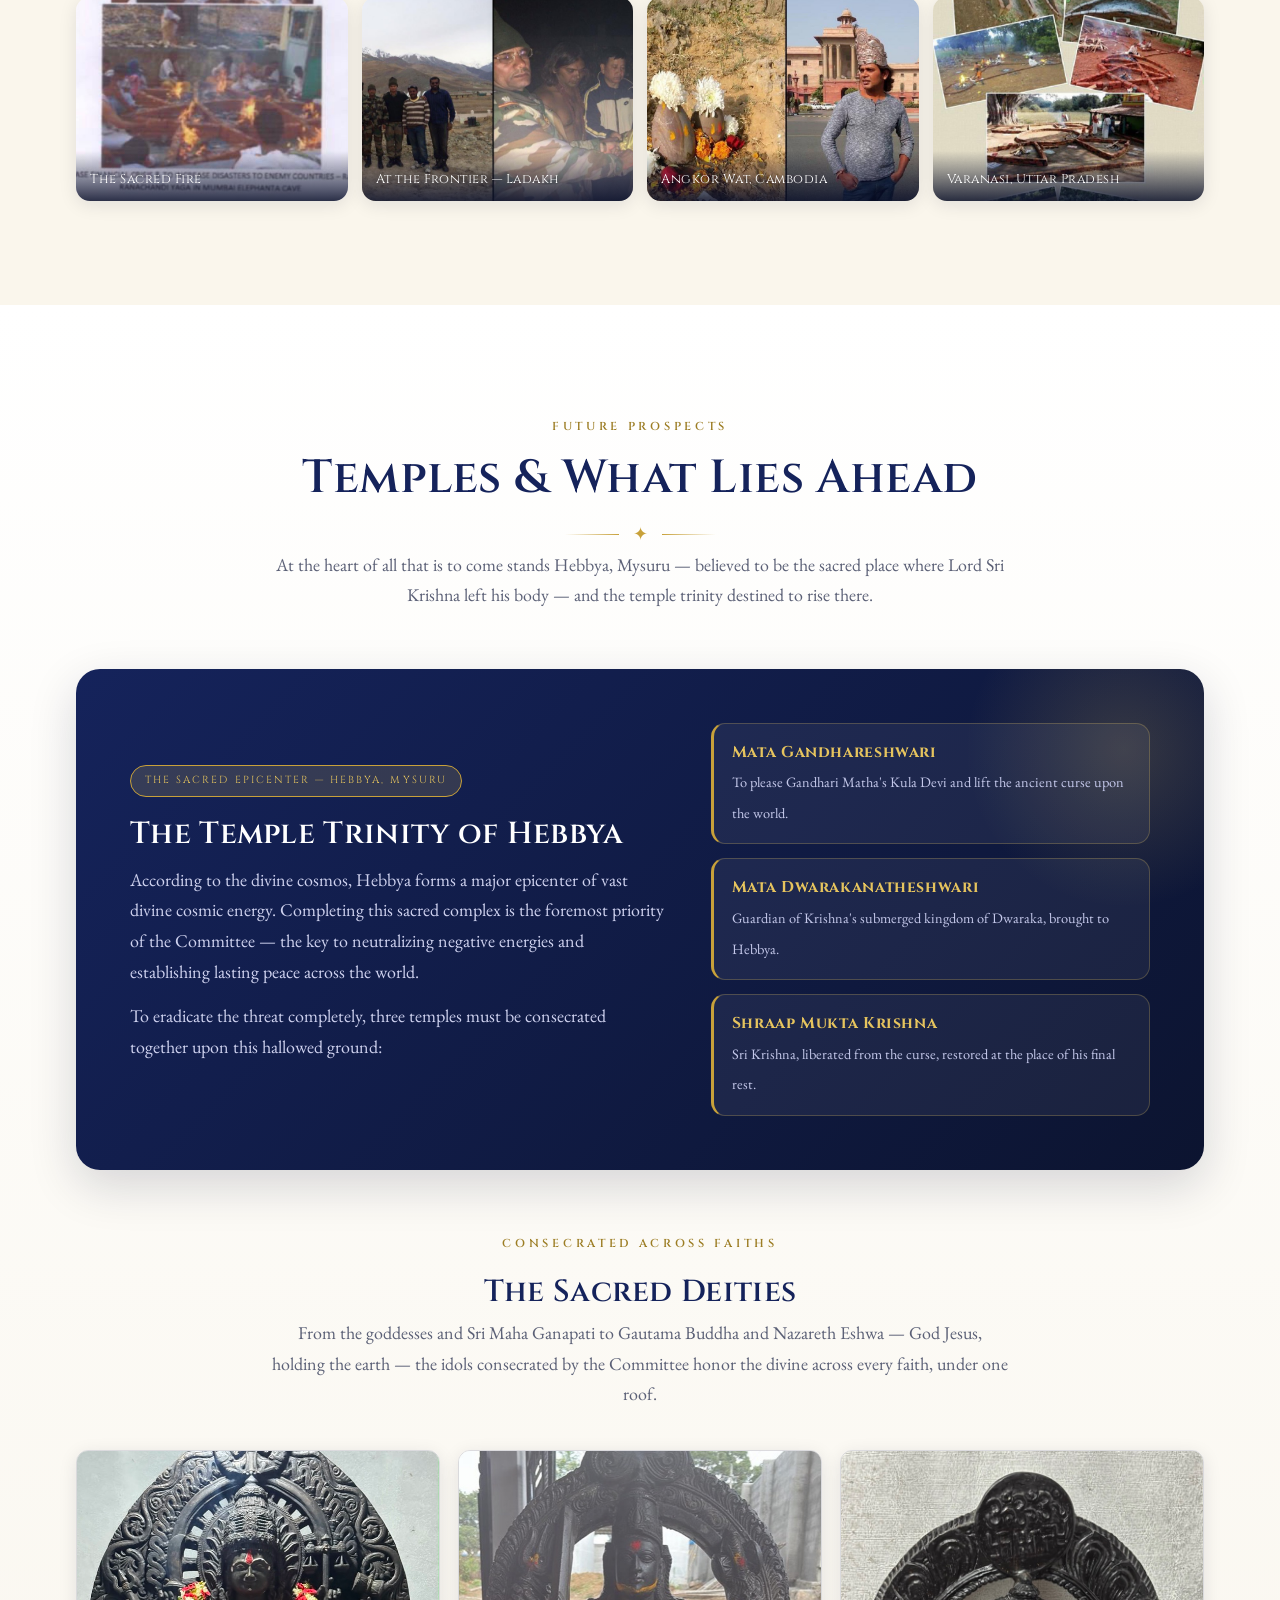
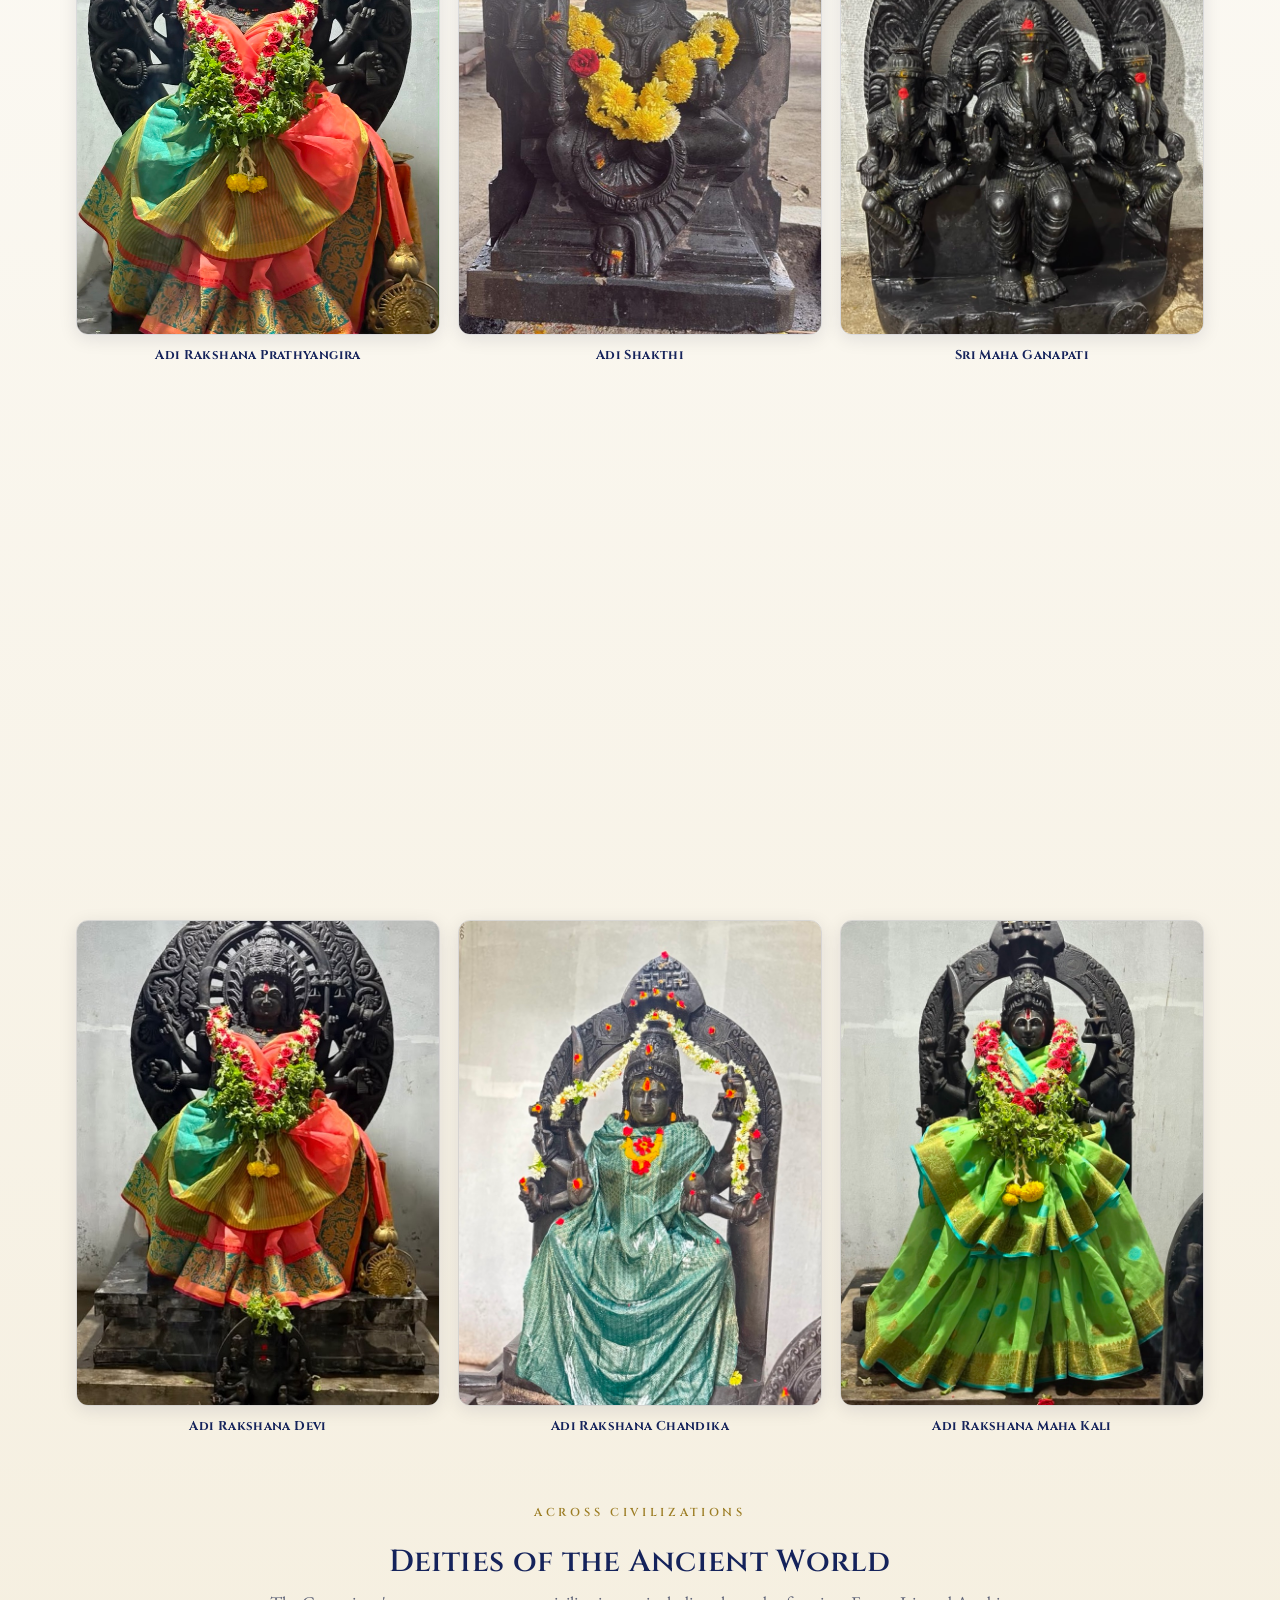
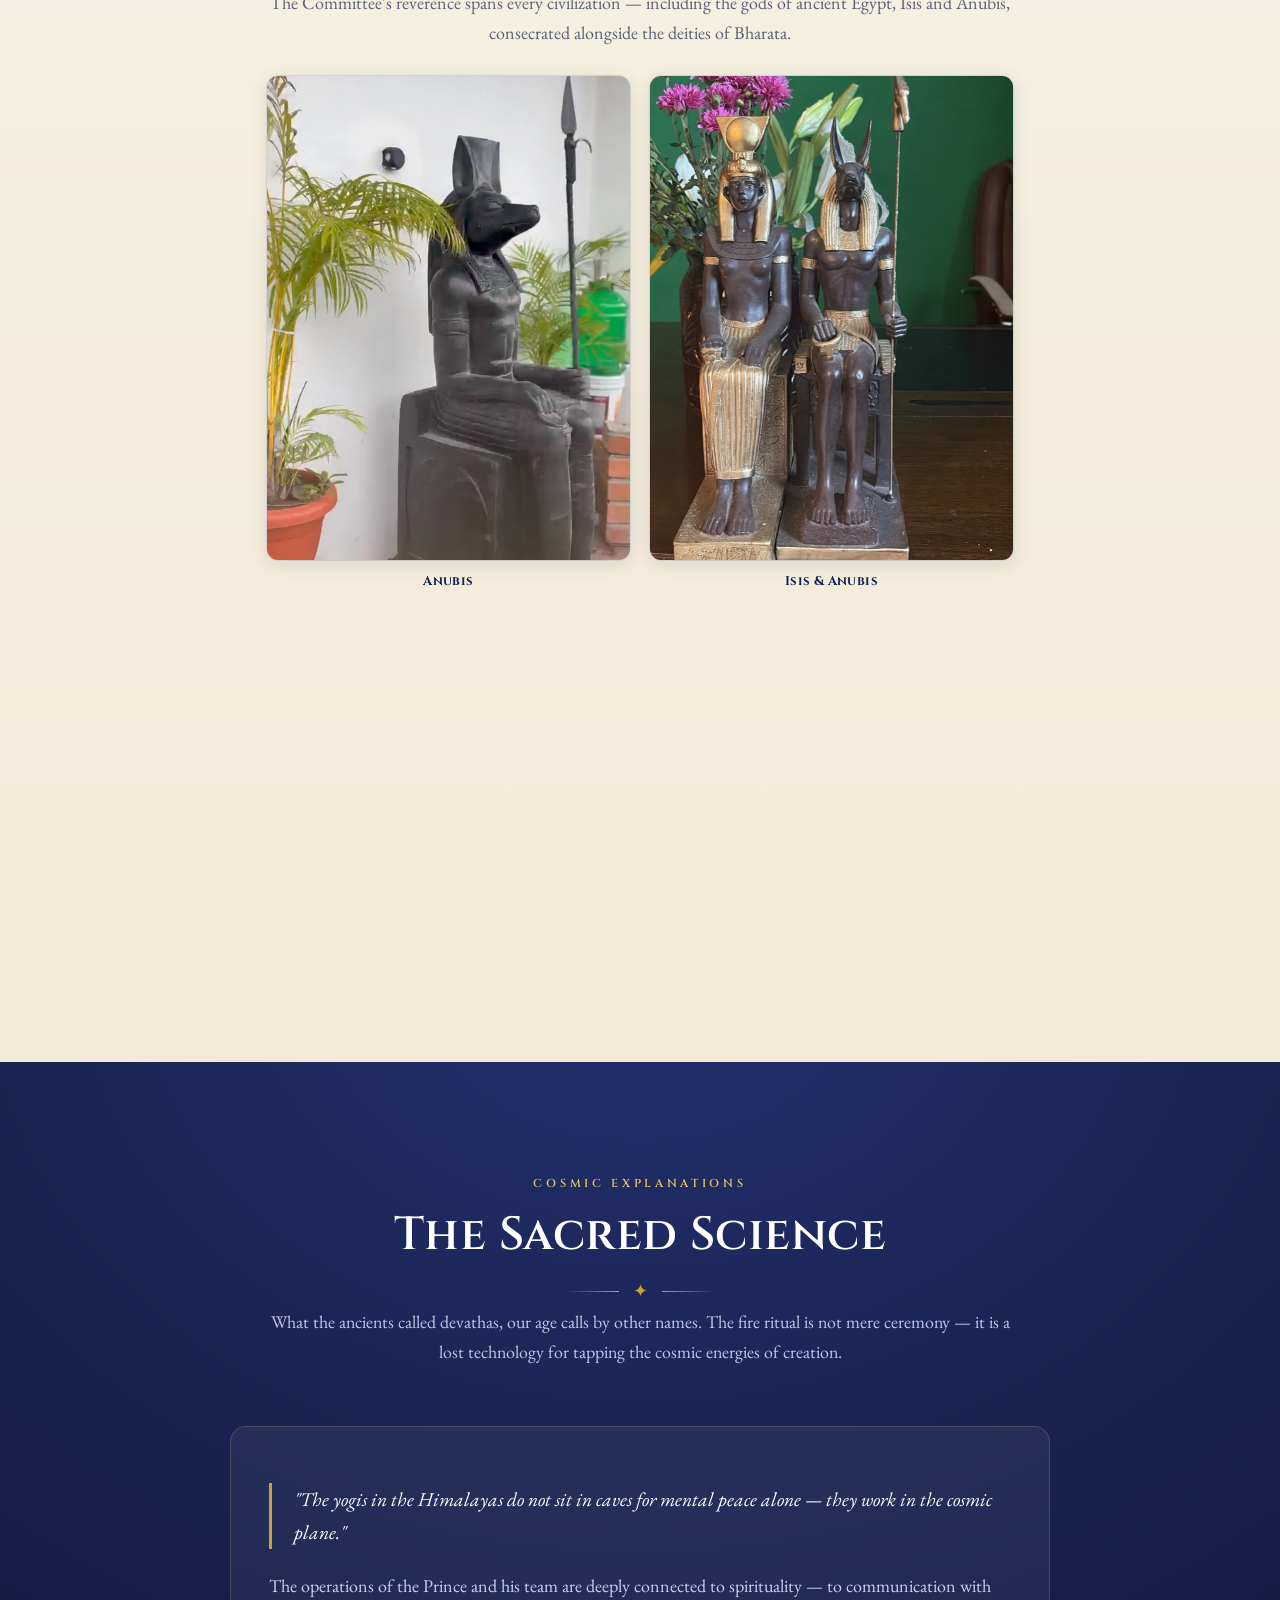
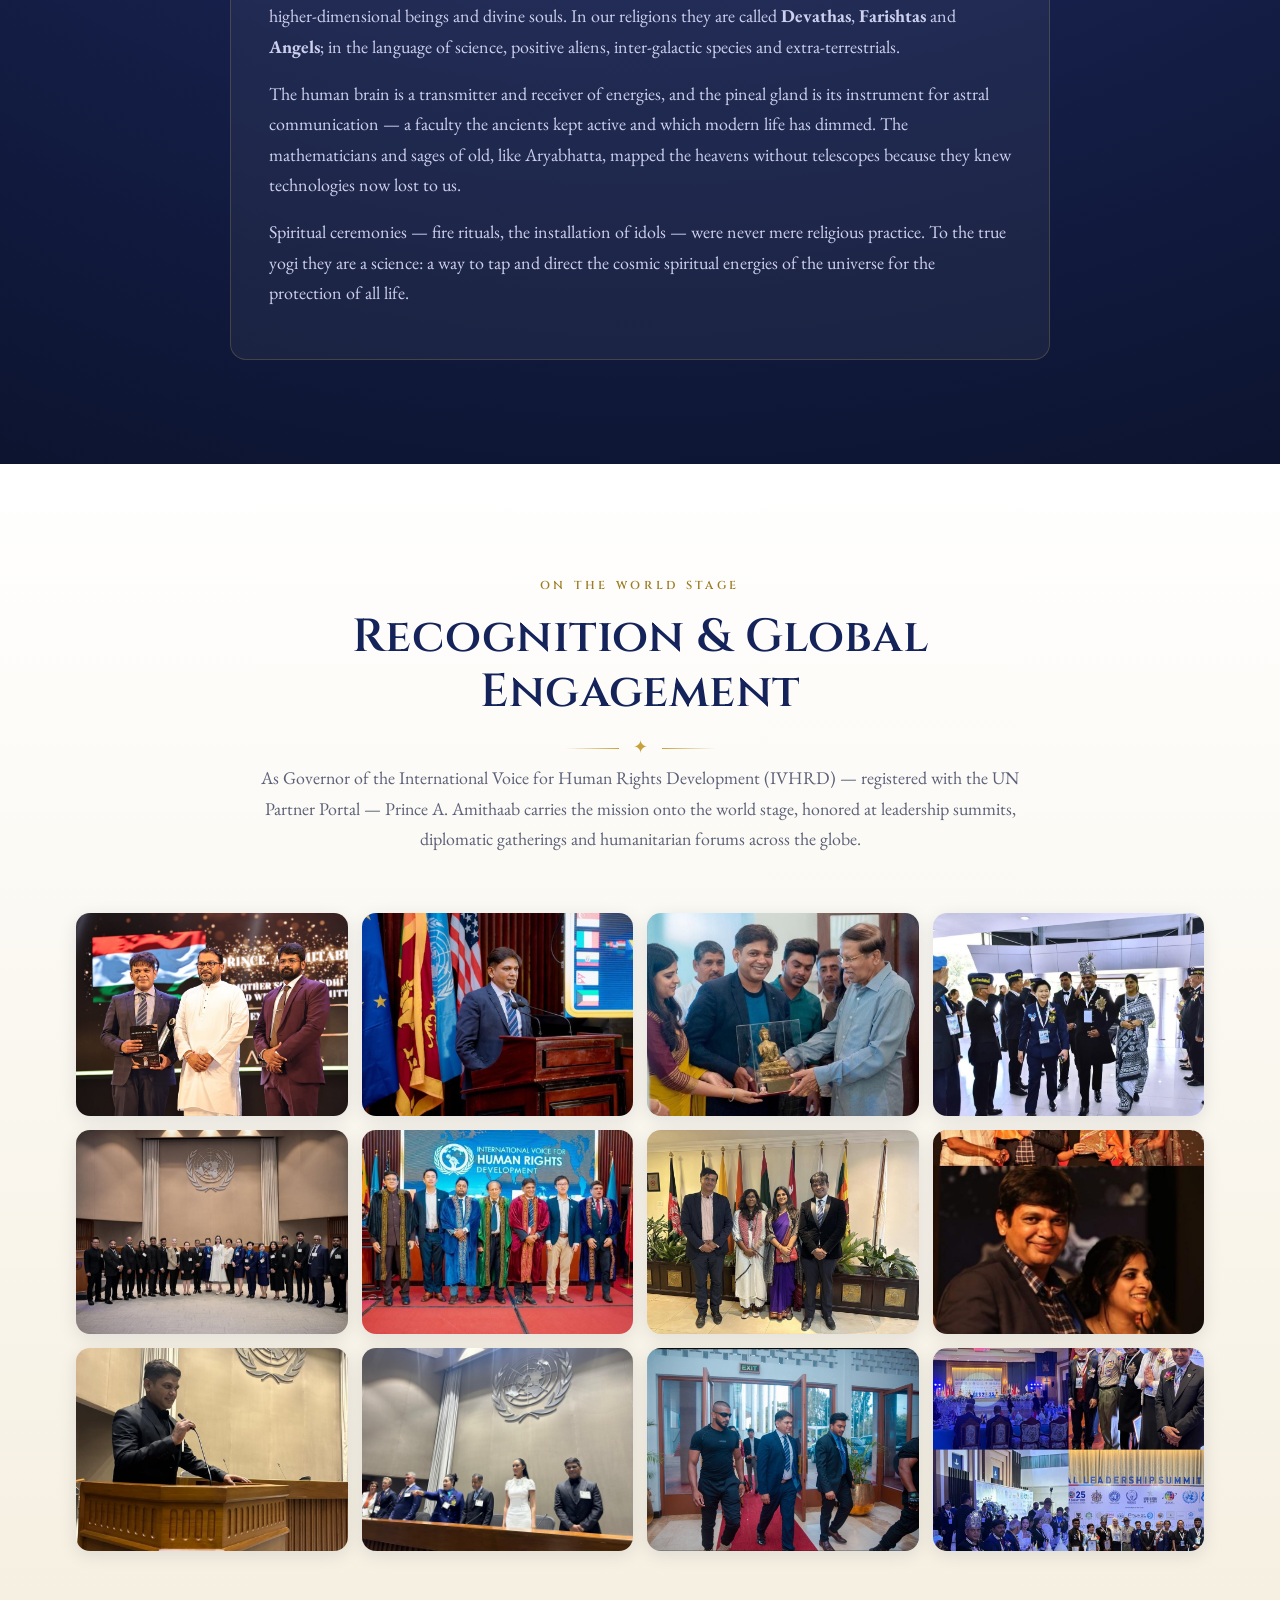
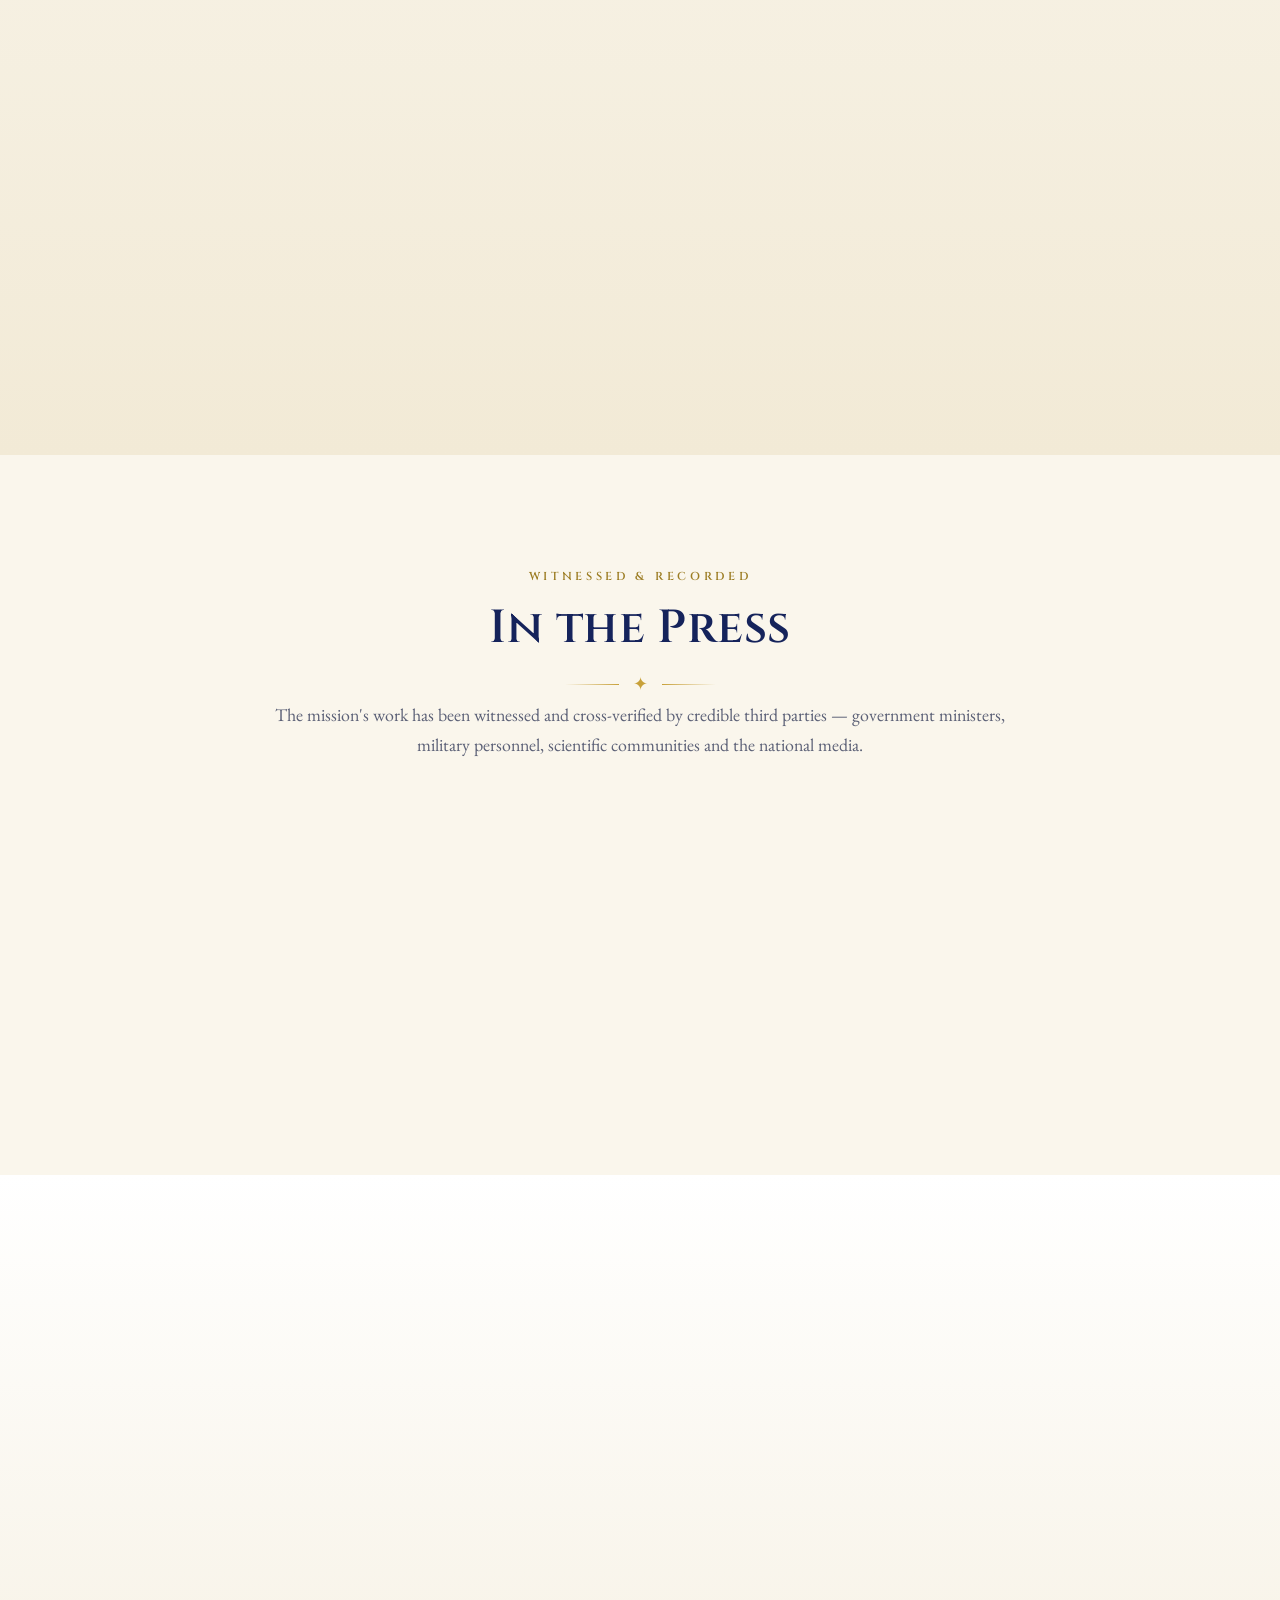
==== commit f3f8e1b5: "Add contact email/phone, wire contact form, remove noindex for launch" ====
--- a/index.html
+++ b/index.html
@@ -3,7 +3,6 @@
 <head>
 <meta charset="UTF-8">
 <meta name="viewport" content="width=device-width, initial-scale=1.0">
-<meta name="robots" content="noindex, nofollow"><!-- review link: remove this line at public launch to allow search indexing -->
 <title>Mother Sonia Gandhi World Welfare Committee — Spiritual & Social Welfare Trust</title>
 <meta name="description" content="Mother Sonia Gandhi World Welfare Committee — a congregation of royal families, spiritual gurus and social activists led by Prince A. Amithaab, dedicated to reestablishing Bharata in its full glory through service and spirituality.">
 <meta property="og:title" content="Mother Sonia Gandhi World Welfare Committee">
@@ -367,9 +366,8 @@
     <div class="contact-grid">
       <div class="cinfo reveal">
         <div class="row"><span class="ic">🏛️</span><div><b>Mother Sonia Gandhi World Welfare Committee</b><span>Anaimalai, Tamil Nadu · Hebbya, Mysuru, Karnataka, India</span></div></div>
-        <div class="row"><span class="ic">✉️</span><div><b>Email</b><span class="placeholder">[ to be provided ]</span></div></div>
-        <div class="row"><span class="ic">📞</span><div><b>Telephone</b><span class="placeholder">[ to be provided ]</span></div></div>
-        <div class="row"><span class="ic">🪔</span><div><b>Support the Yagnas</b><span class="placeholder">Donation &amp; havirdana details — [ to be provided ]</span></div></div>
+        <div class="row"><span class="ic">✉️</span><div><b>Email</b><span><a href="mailto:aradhyasushma20@gmail.com">aradhyasushma20@gmail.com</a></span></div></div>
+        <div class="row"><span class="ic">📞</span><div><b>Telephone</b><span><a href="tel:+916364214919">+91 6364 214 919</a></span></div></div>
         <div class="row" style="border-bottom:0"><span class="ic">📺</span><div><b>ABB TV</b><span>The media voice of the Committee.</span></div></div>
       </div>
       <form class="reveal d1" id="contactForm" novalidate>
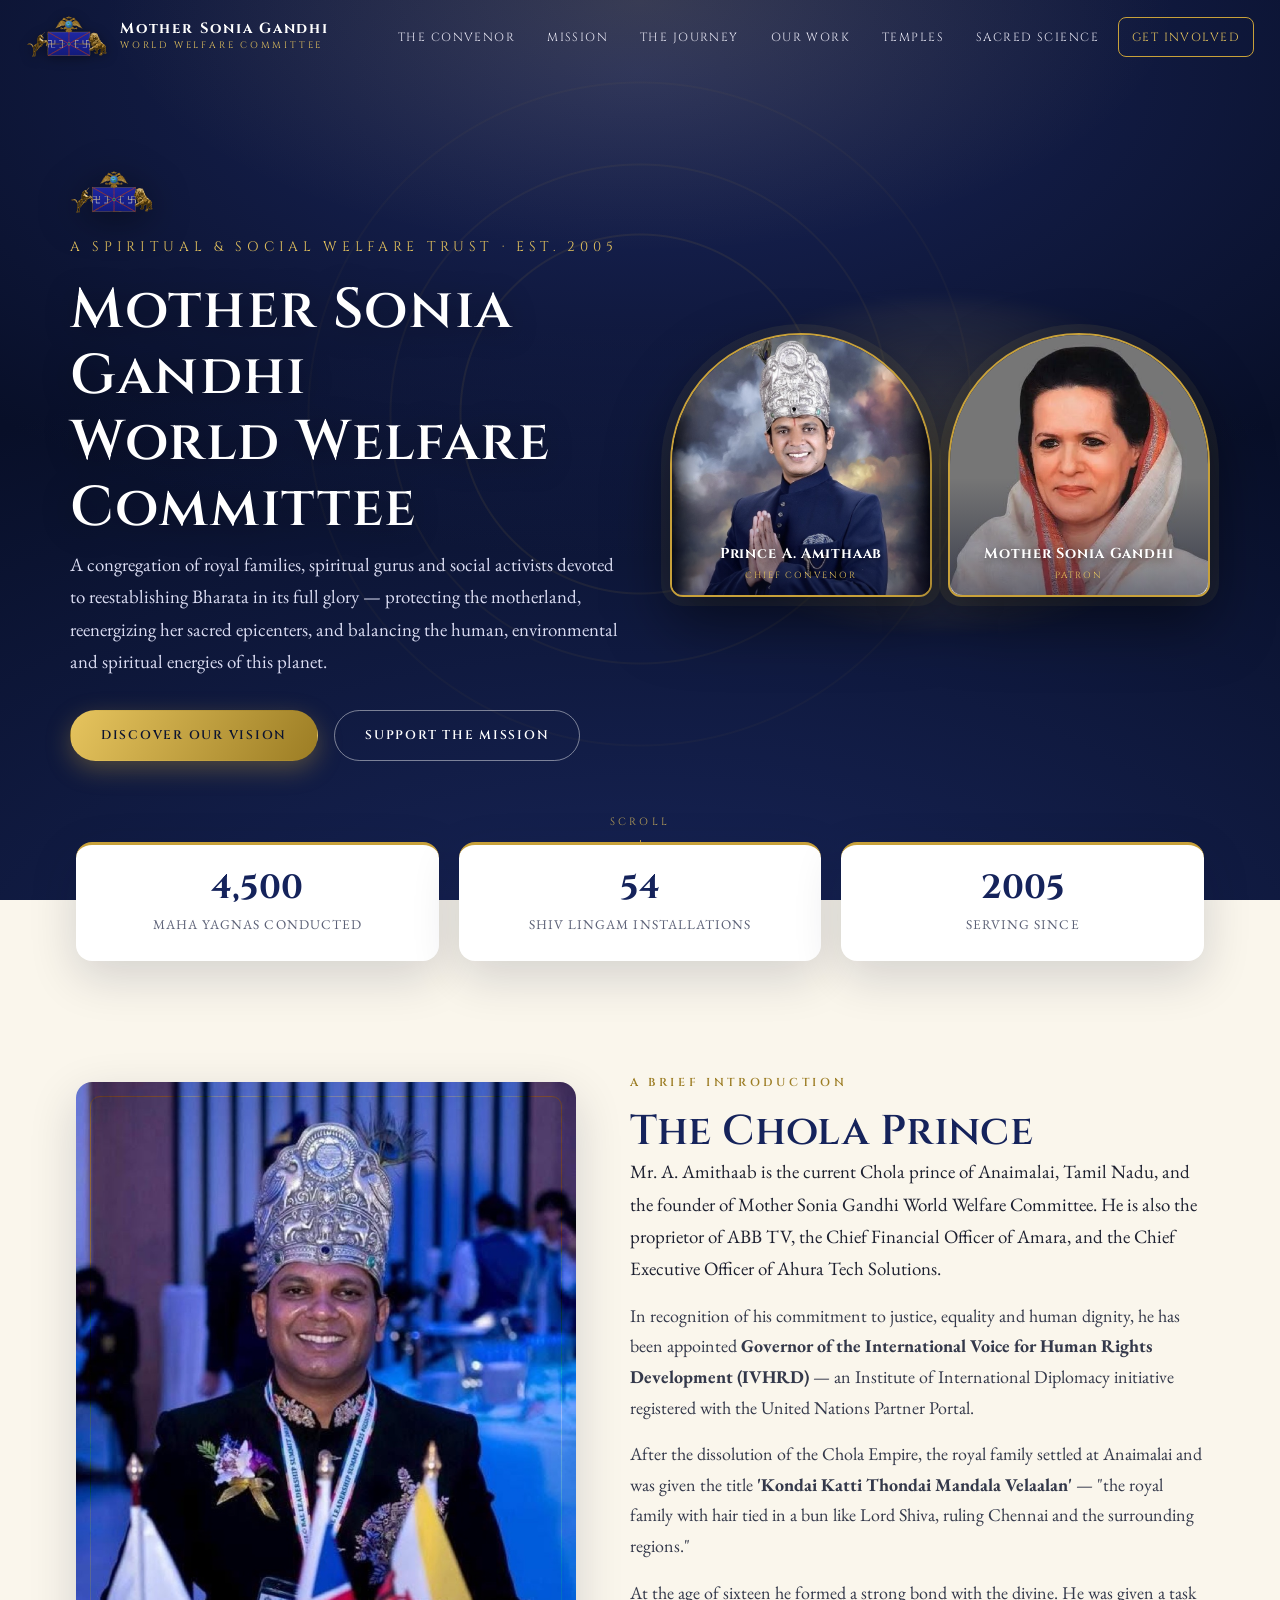
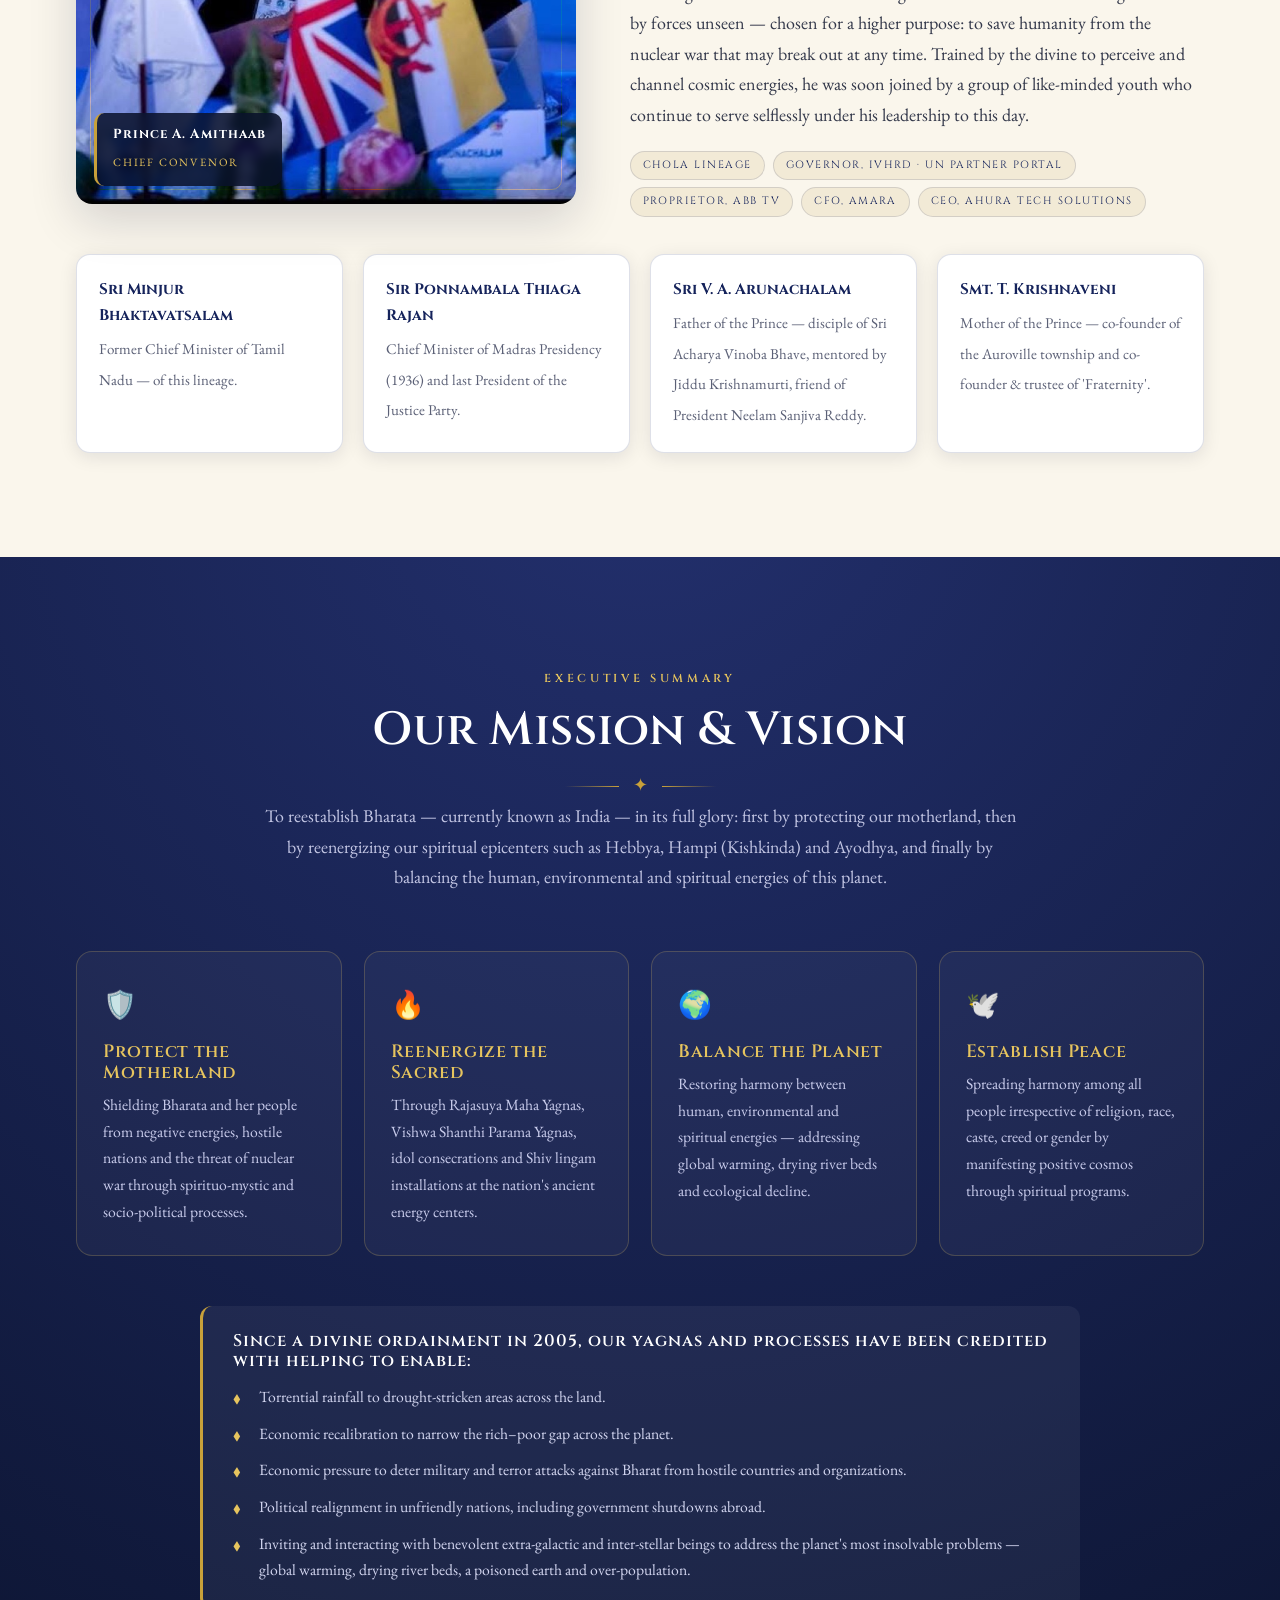
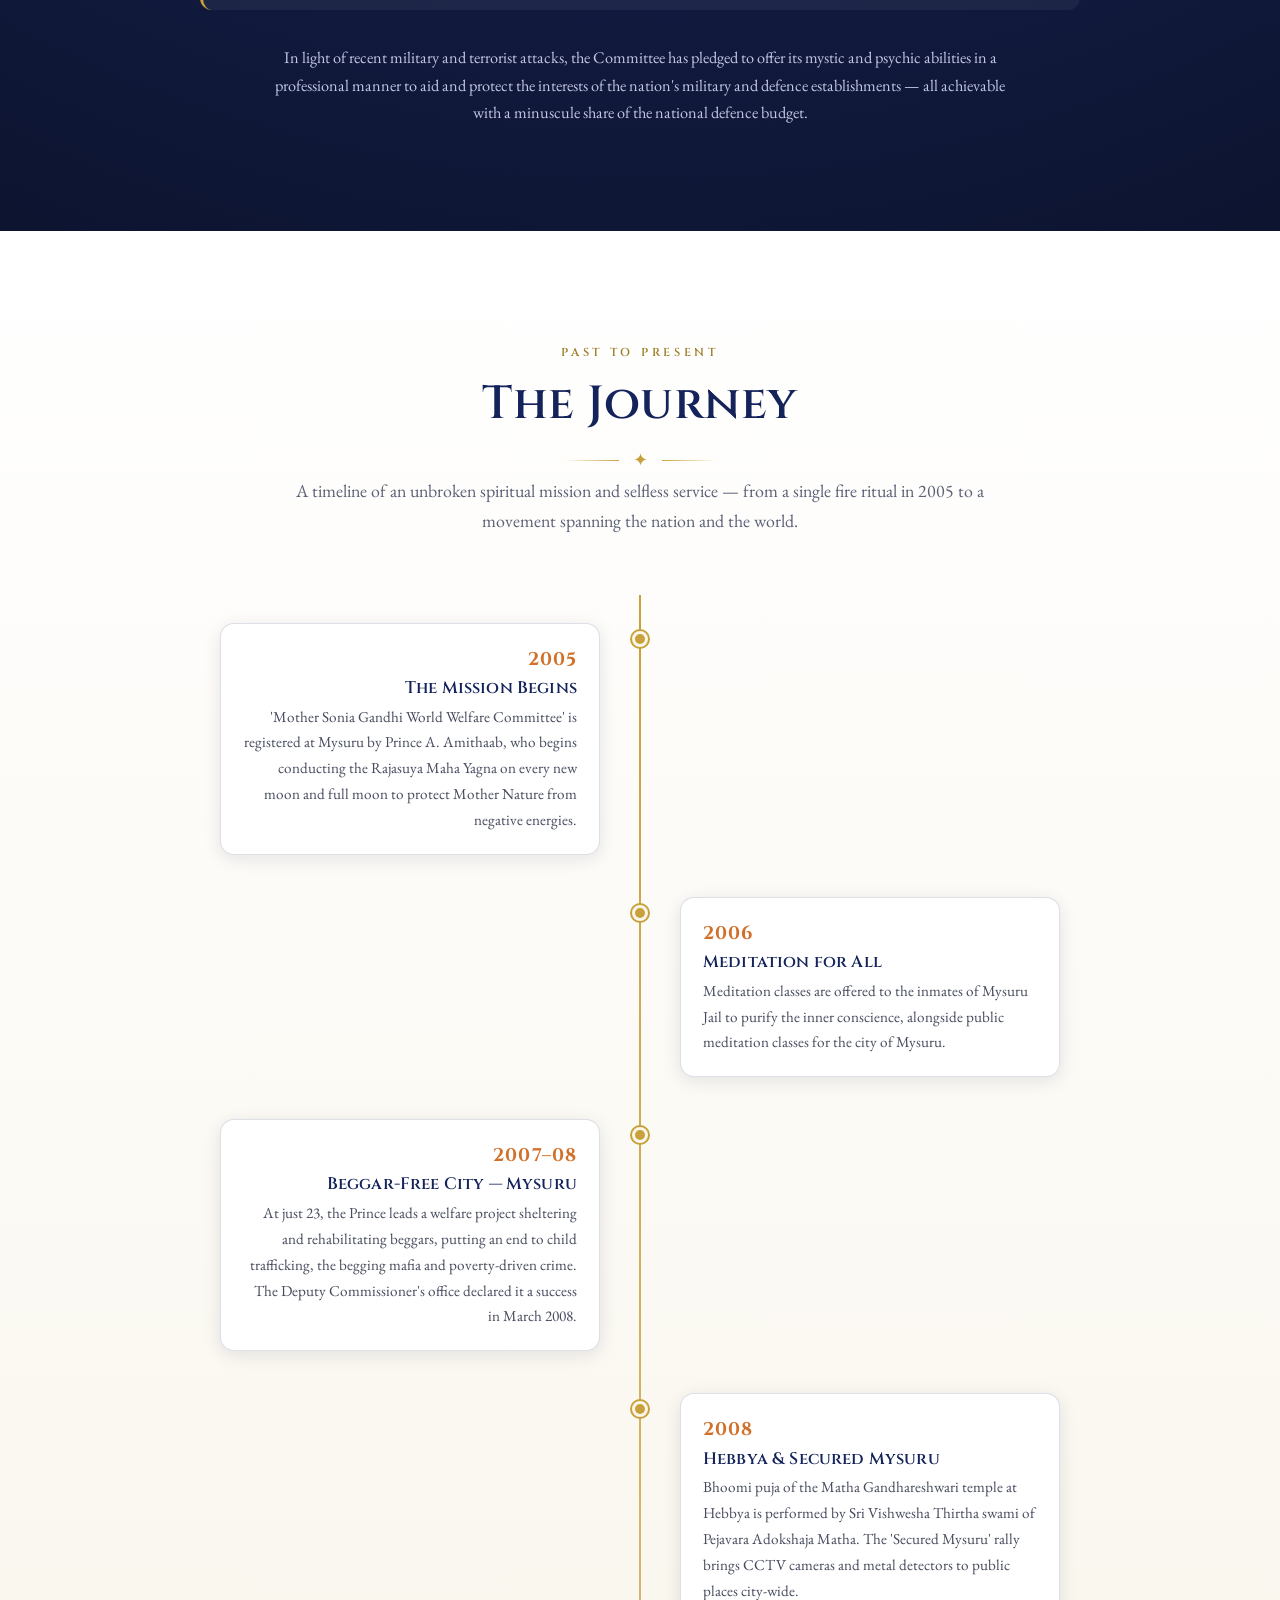
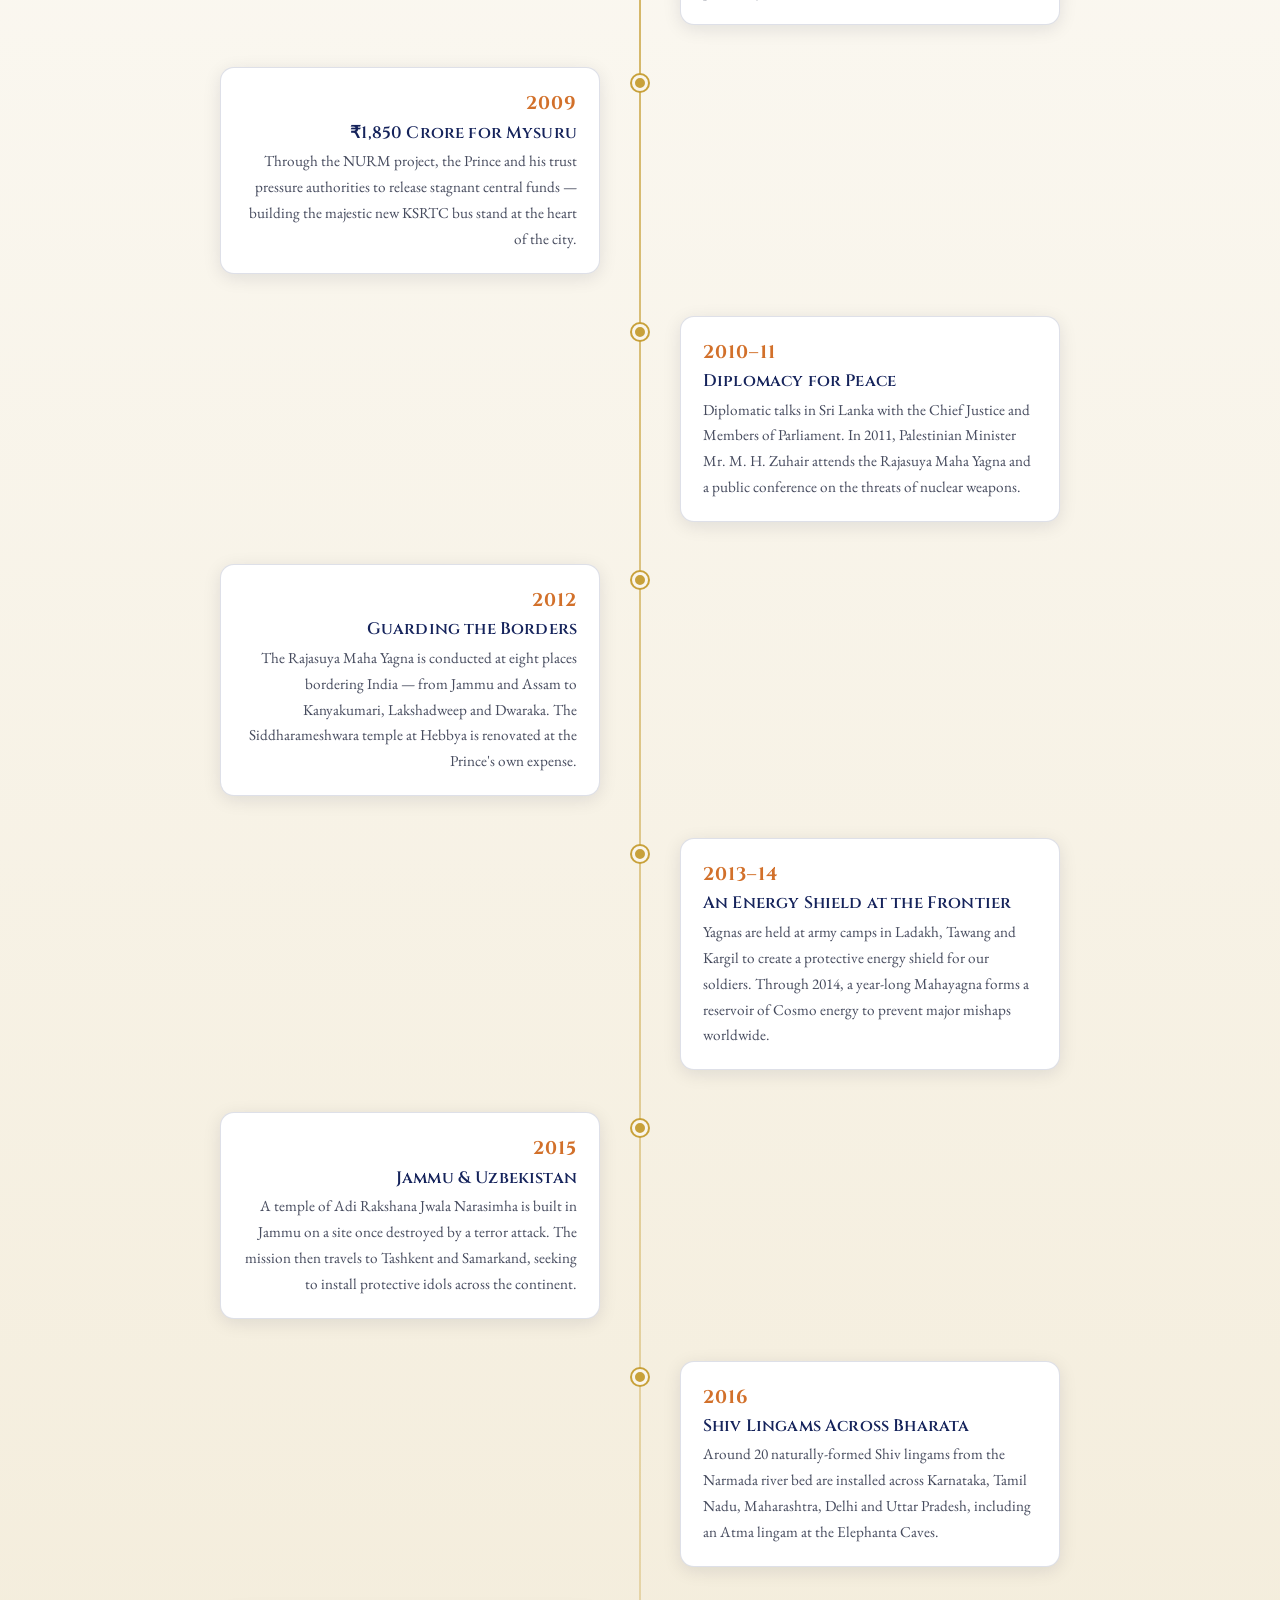
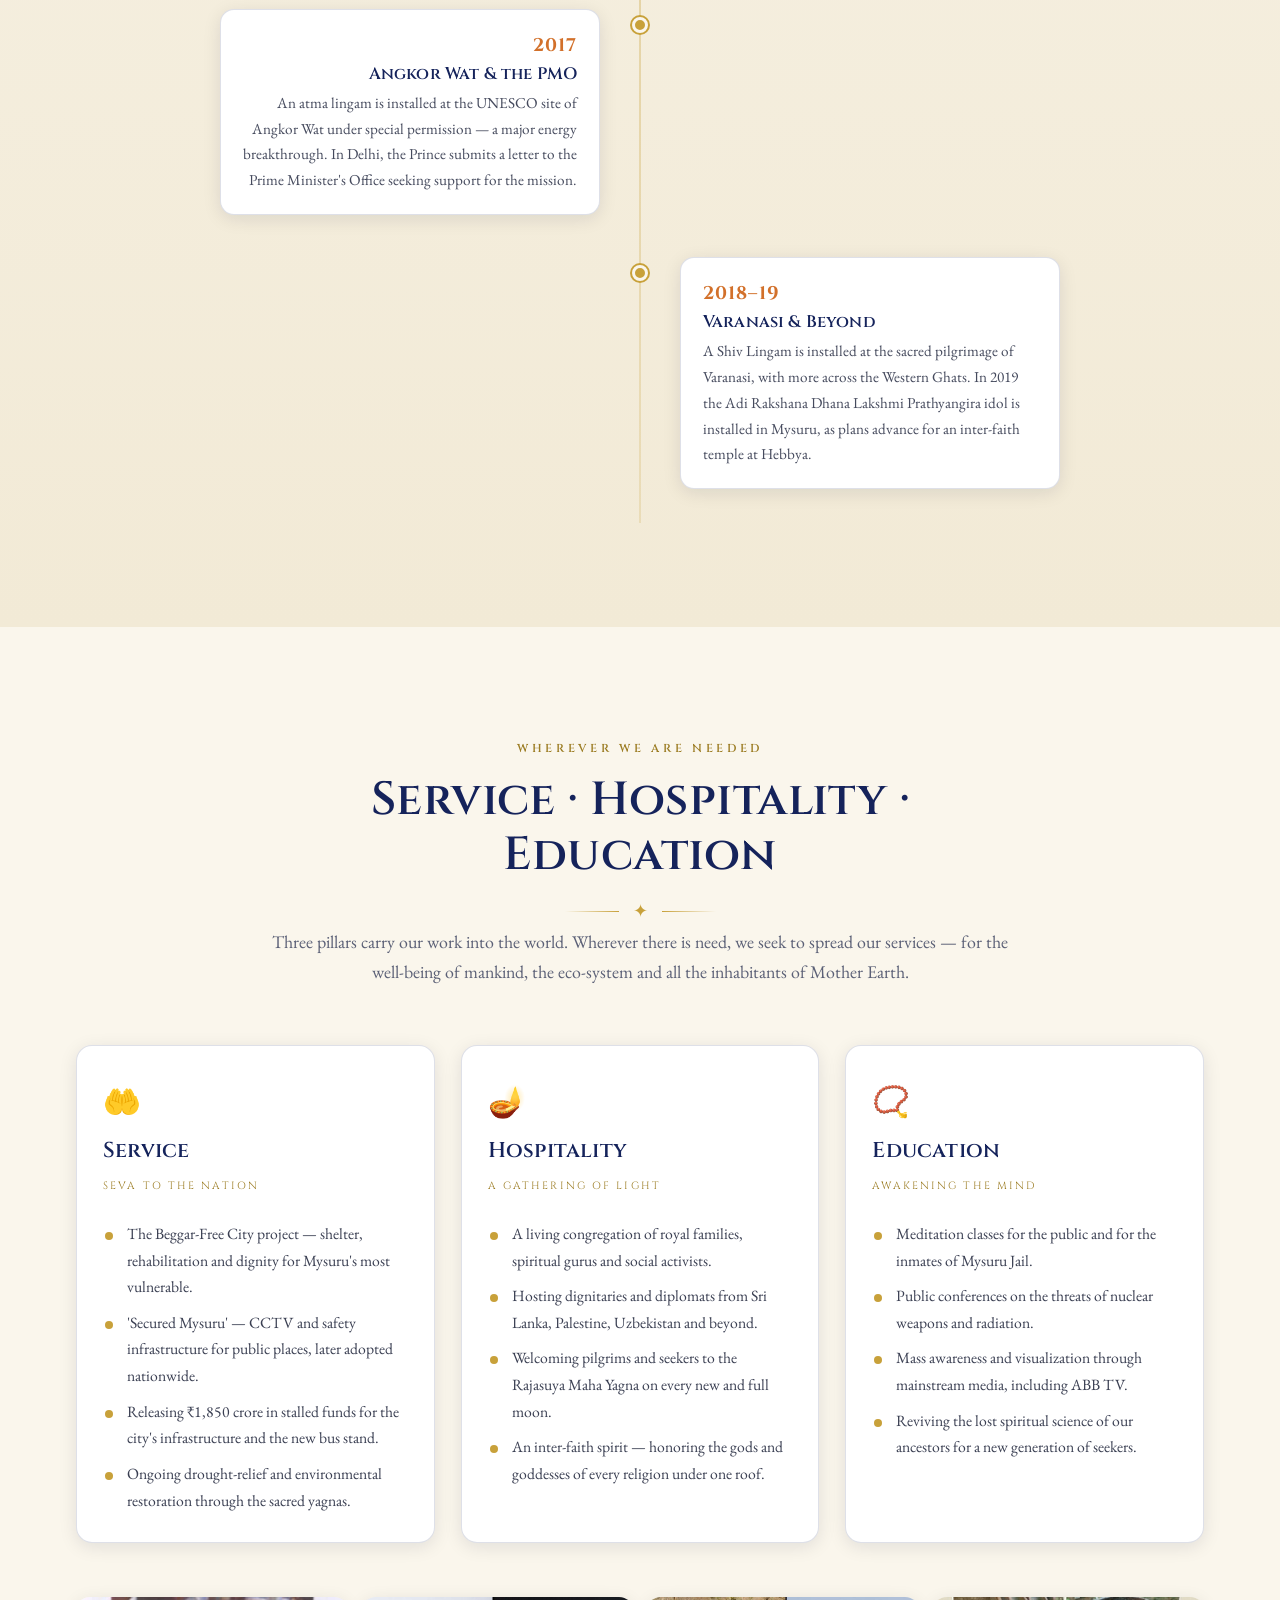
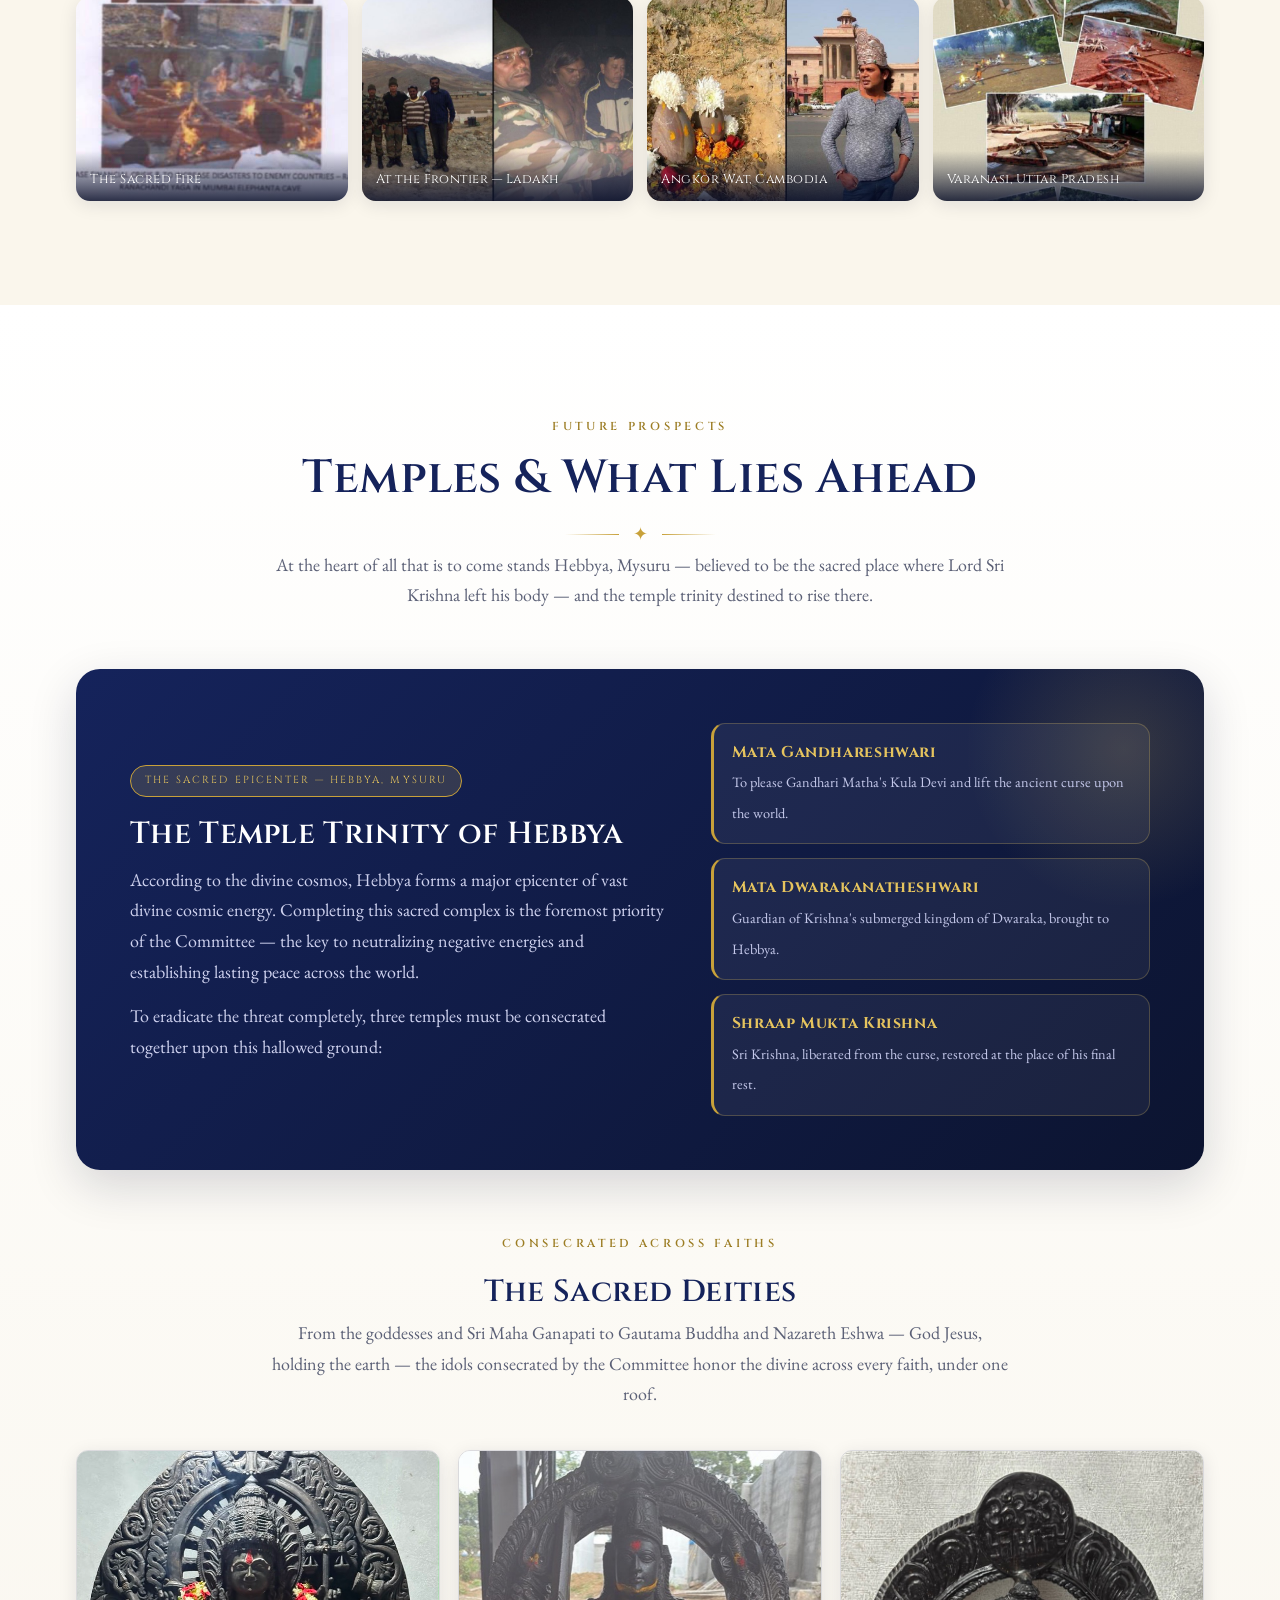
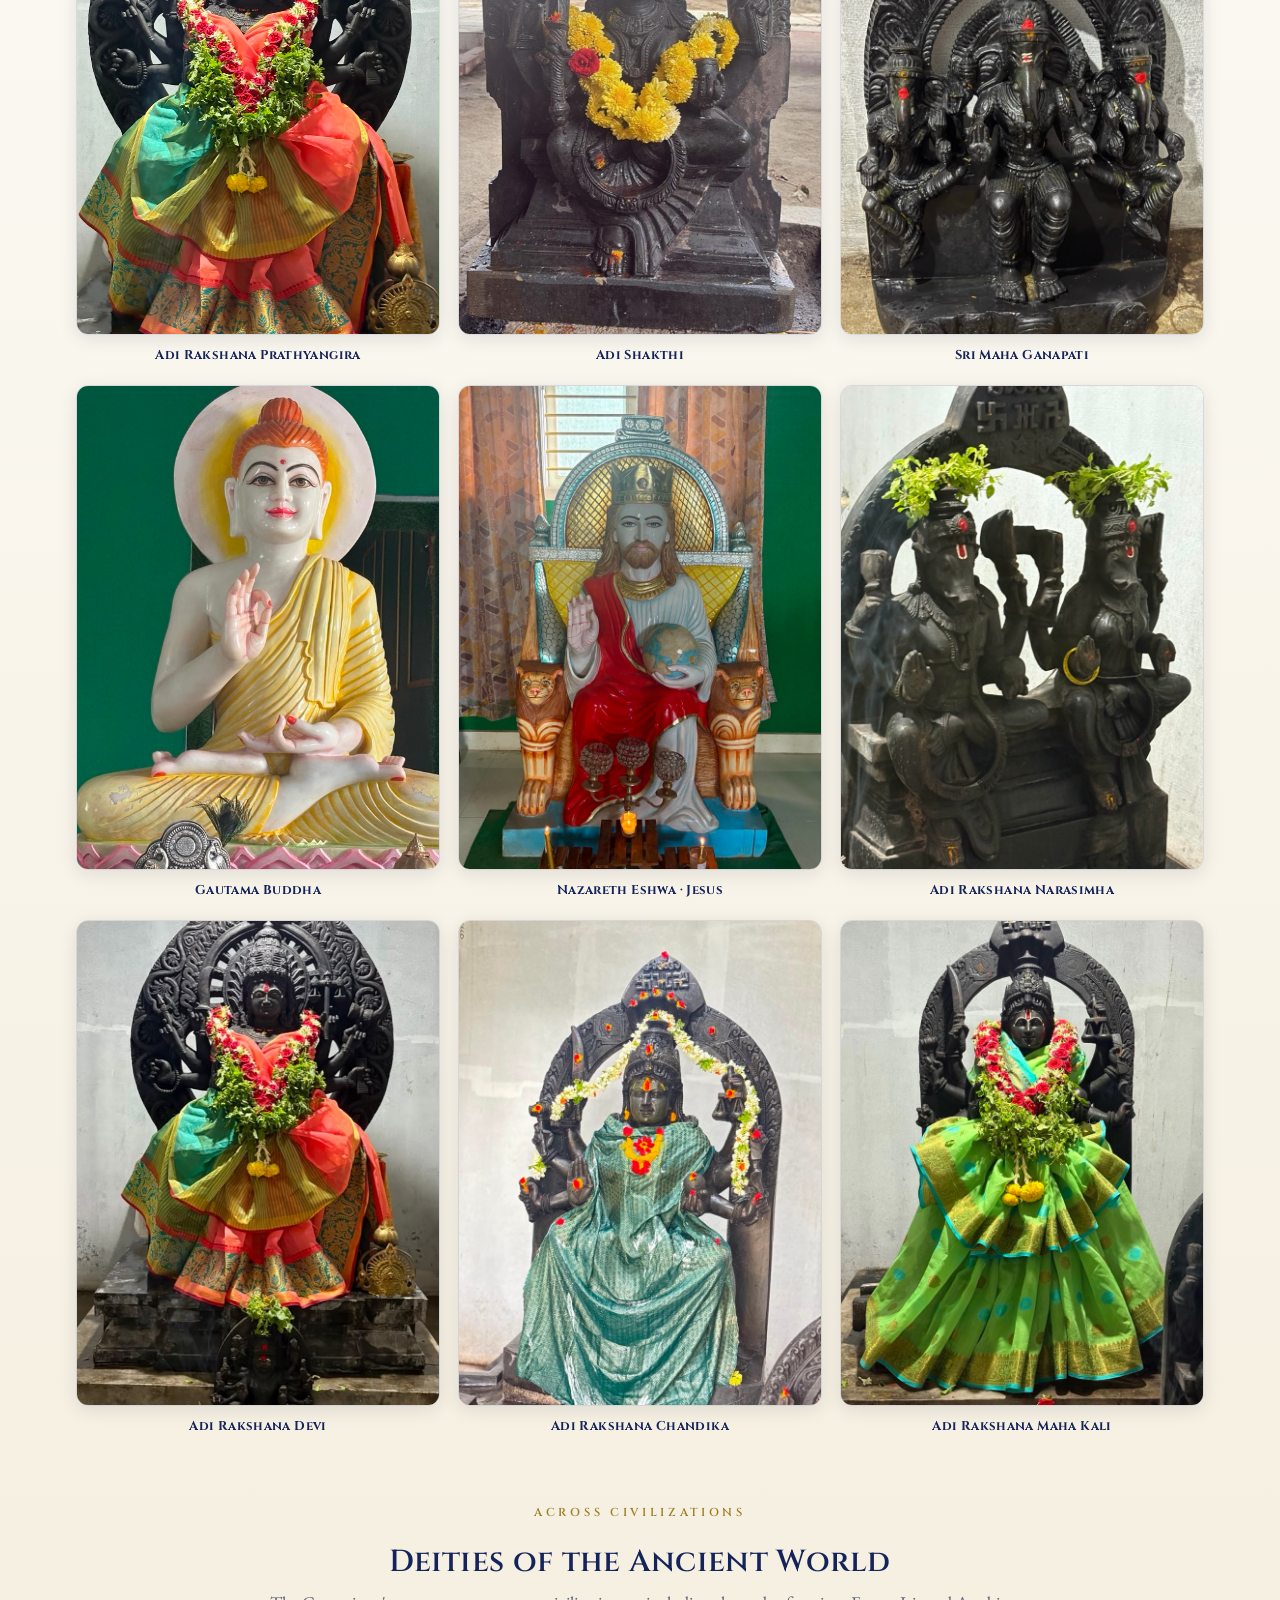
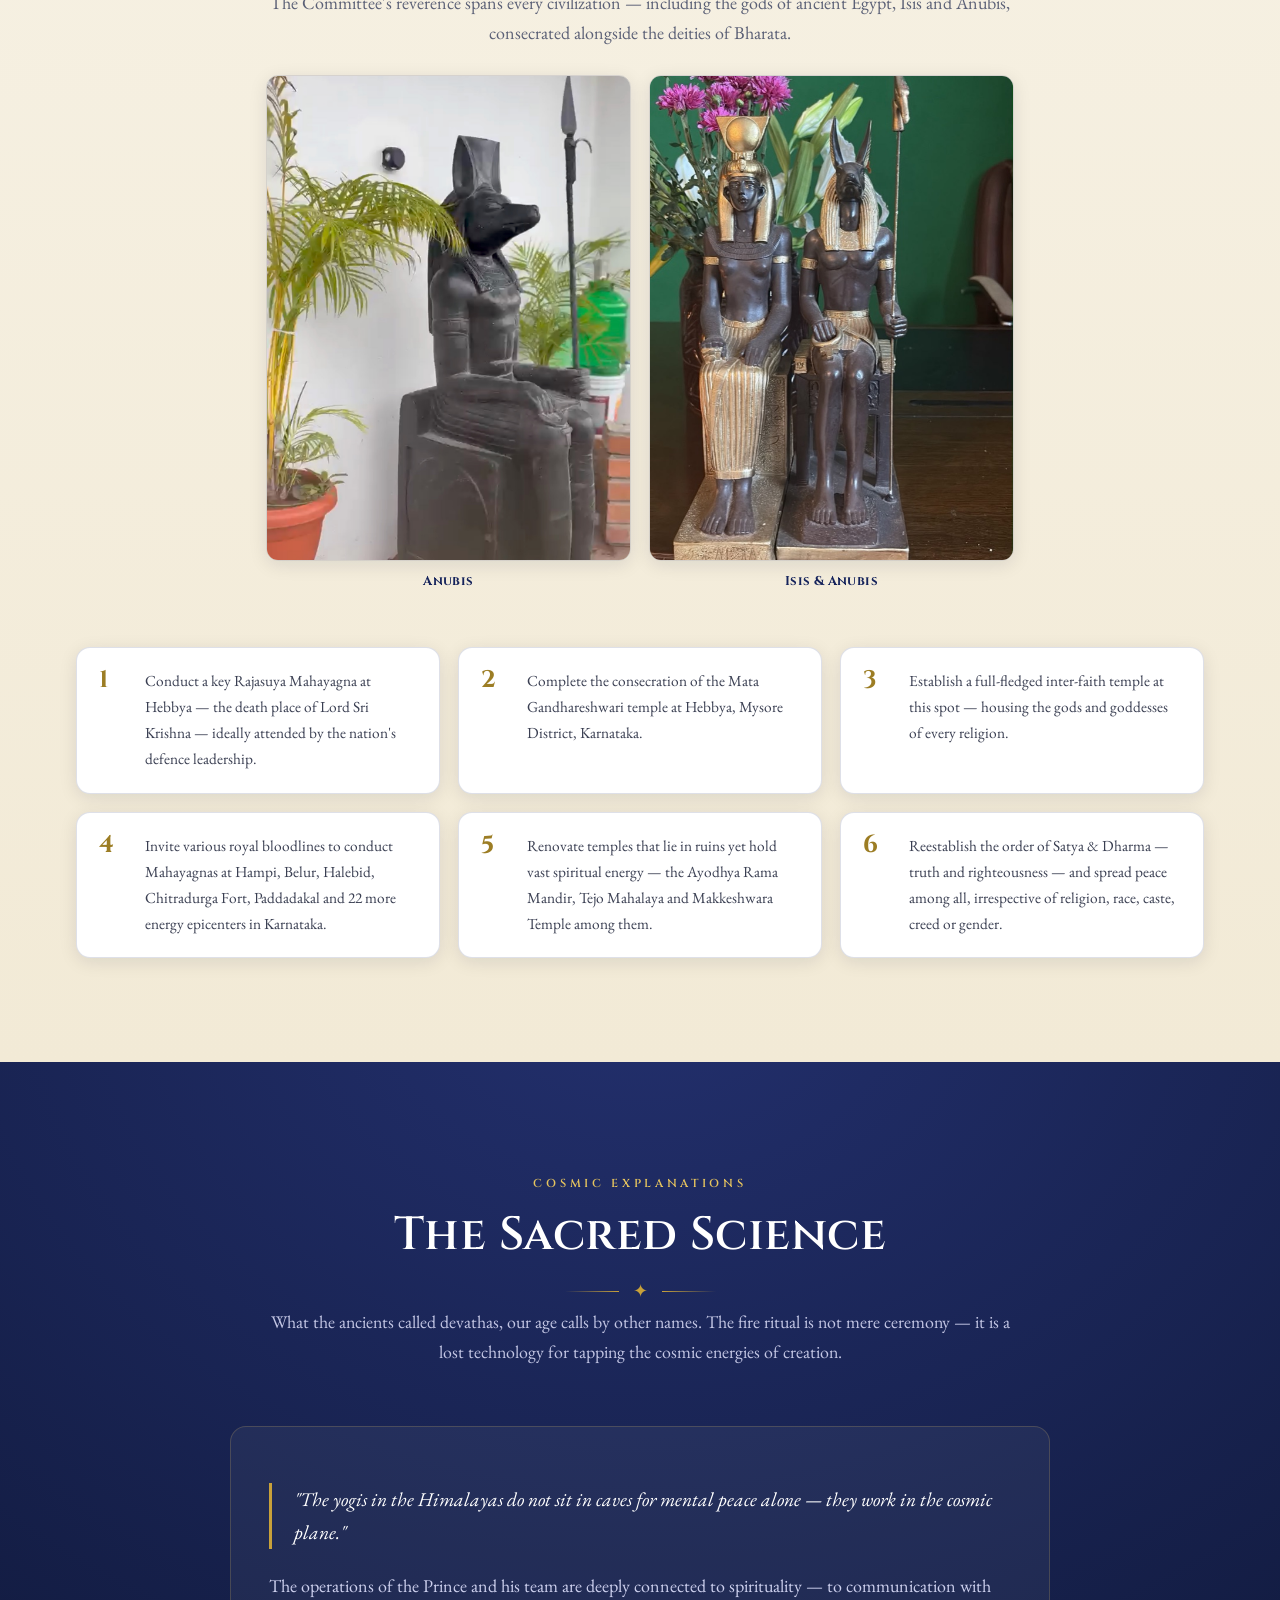
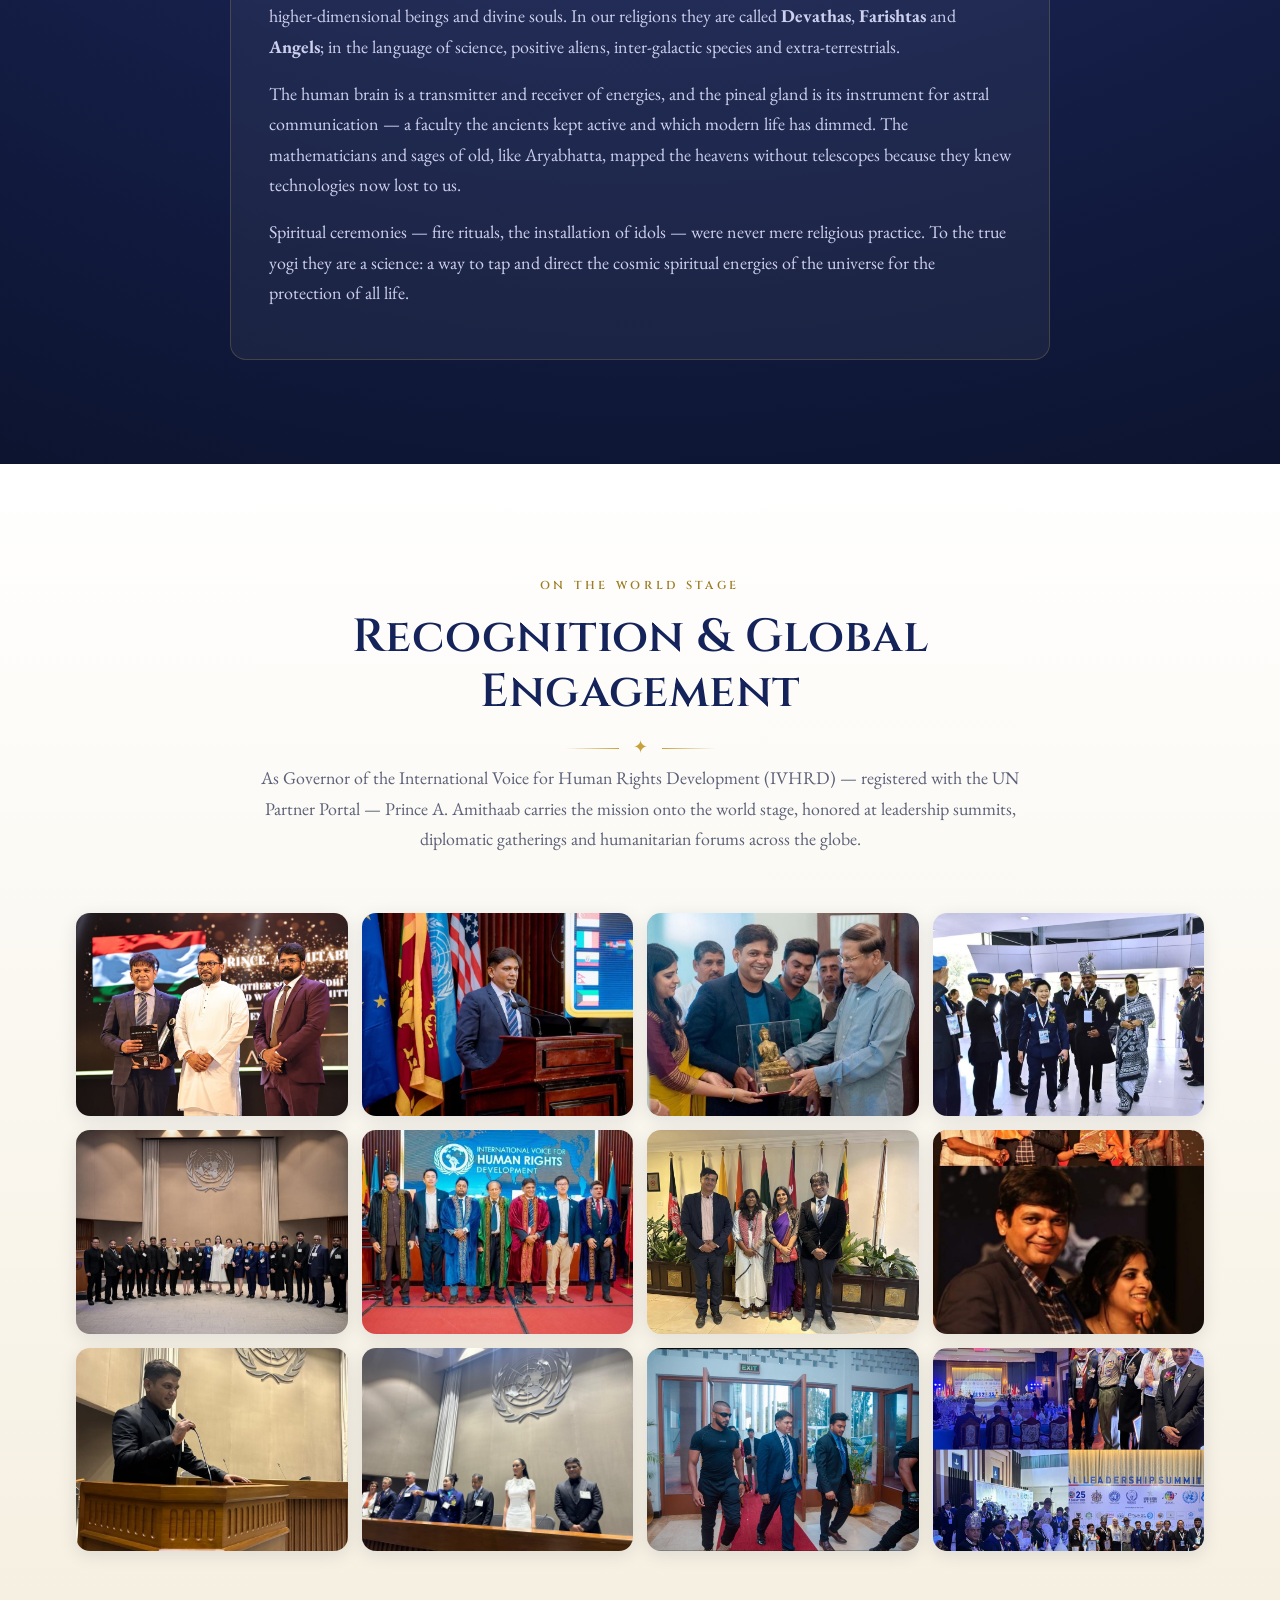
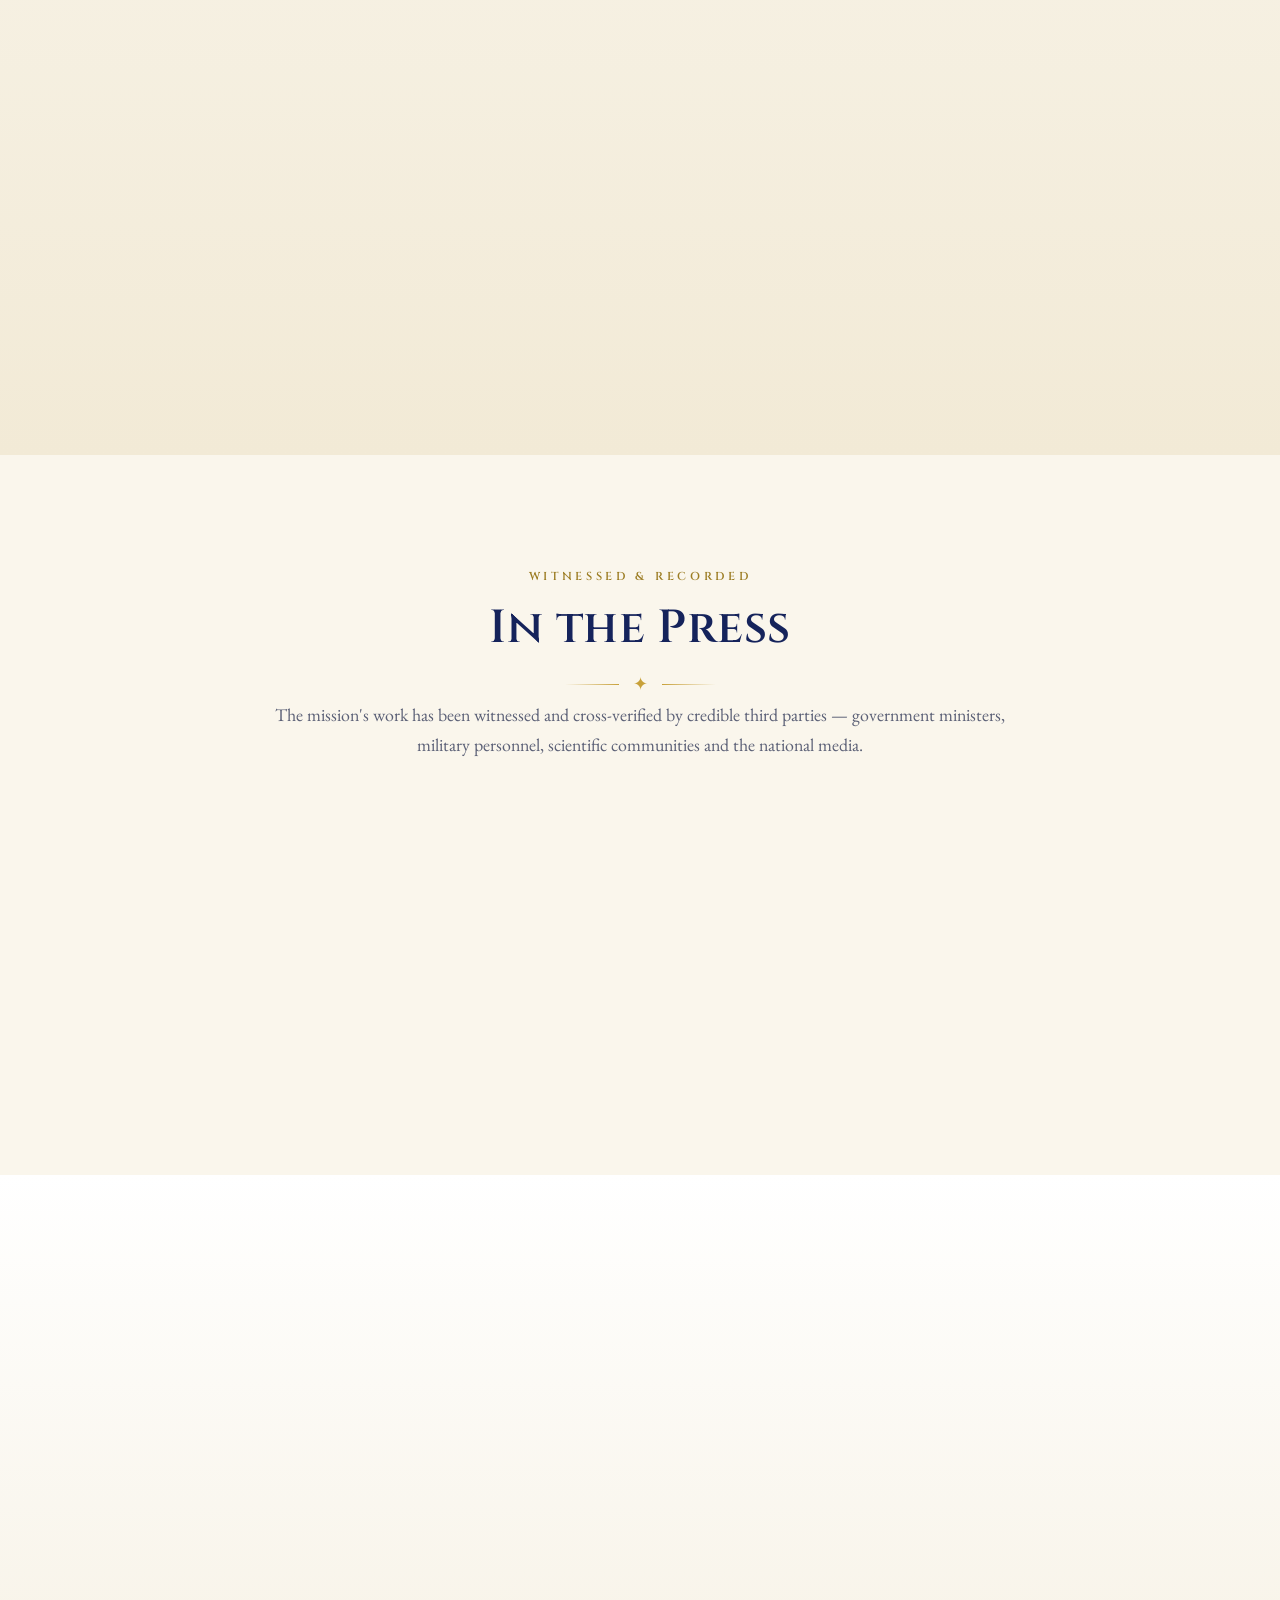
==== commit 092b3918: "Change Amithaab title from COO to CFO of Amara" ====
--- a/index.html
+++ b/index.html
@@ -80,7 +80,7 @@
       <div class="prose reveal d1">
         <span class="eyebrow">A Brief Introduction</span>
         <h2 style="color:var(--royal);font-size:clamp(1.8rem,3.6vw,2.6rem)">The Chola Prince</h2>
-        <p class="lead">Mr. A. Amithaab is the current Chola prince of Anaimalai, Tamil Nadu, and the founder of Mother Sonia Gandhi World Welfare Committee. He is also the proprietor of ABB TV, the Chief Operating Officer of Amara, and the Chief Executive Officer of Ahura Tech Solutions.</p>
+        <p class="lead">Mr. A. Amithaab is the current Chola prince of Anaimalai, Tamil Nadu, and the founder of Mother Sonia Gandhi World Welfare Committee. He is also the proprietor of ABB TV, the Chief Financial Officer of Amara, and the Chief Executive Officer of Ahura Tech Solutions.</p>
         <p>In recognition of his commitment to justice, equality and human dignity, he has been appointed <b>Governor of the International Voice for Human Rights Development (IVHRD)</b> — an Institute of International Diplomacy initiative registered with the United Nations Partner Portal.</p>
         <p>After the dissolution of the Chola Empire, the royal family settled at Anaimalai and was given the title <b>'Kondai Katti Thondai Mandala Velaalan'</b> — "the royal family with hair tied in a bun like Lord Shiva, ruling Chennai and the surrounding regions."</p>
         <p>At the age of sixteen he formed a strong bond with the divine. He was given a task by forces unseen — chosen for a higher purpose: to save humanity from the nuclear war that may break out at any time. Trained by the divine to perceive and channel cosmic energies, he was soon joined by a group of like-minded youth who continue to serve selflessly under his leadership to this day.</p>
@@ -88,7 +88,7 @@
           <span class="tag-royal">Chola Lineage</span>
           <span class="tag-royal">Governor, IVHRD · UN Partner Portal</span>
           <span class="tag-royal">Proprietor, ABB TV</span>
-          <span class="tag-royal">COO, Amara</span>
+          <span class="tag-royal">CFO, Amara</span>
           <span class="tag-royal">CEO, Ahura Tech Solutions</span>
         </div>
       </div>
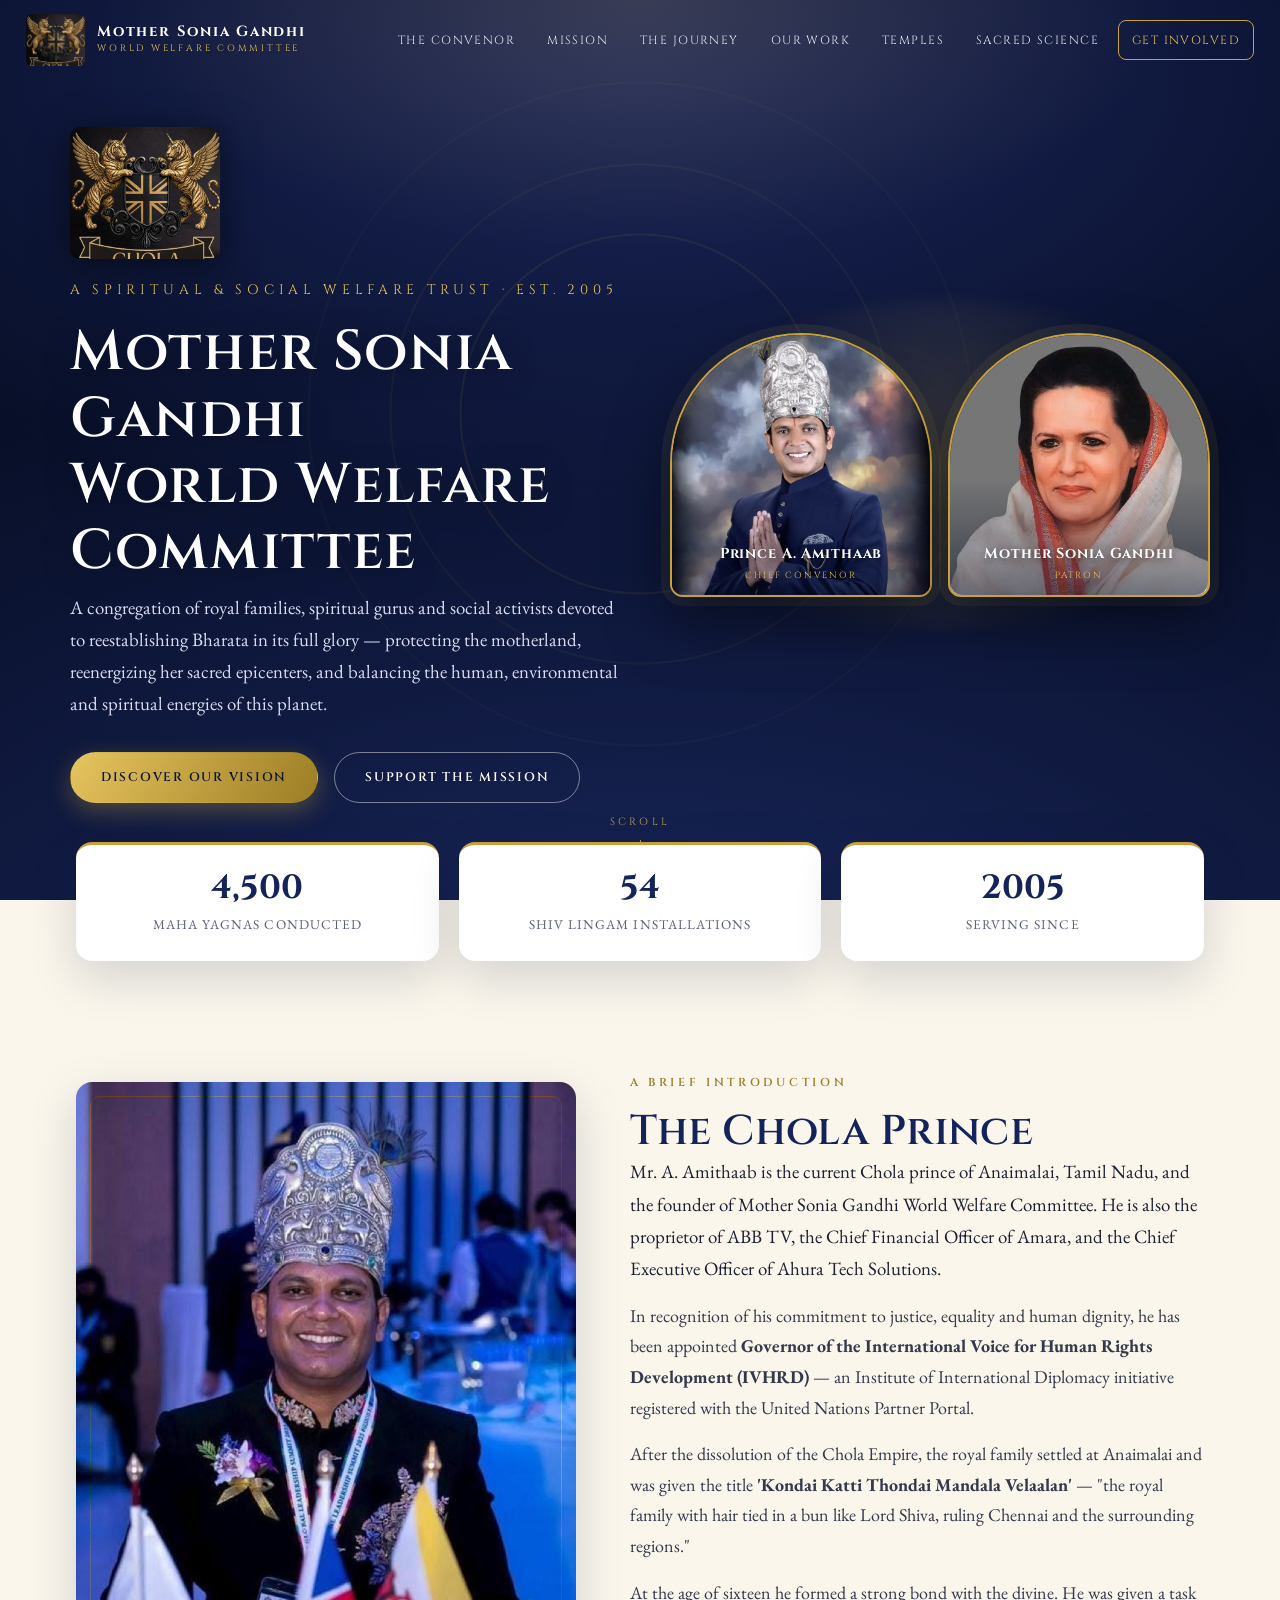
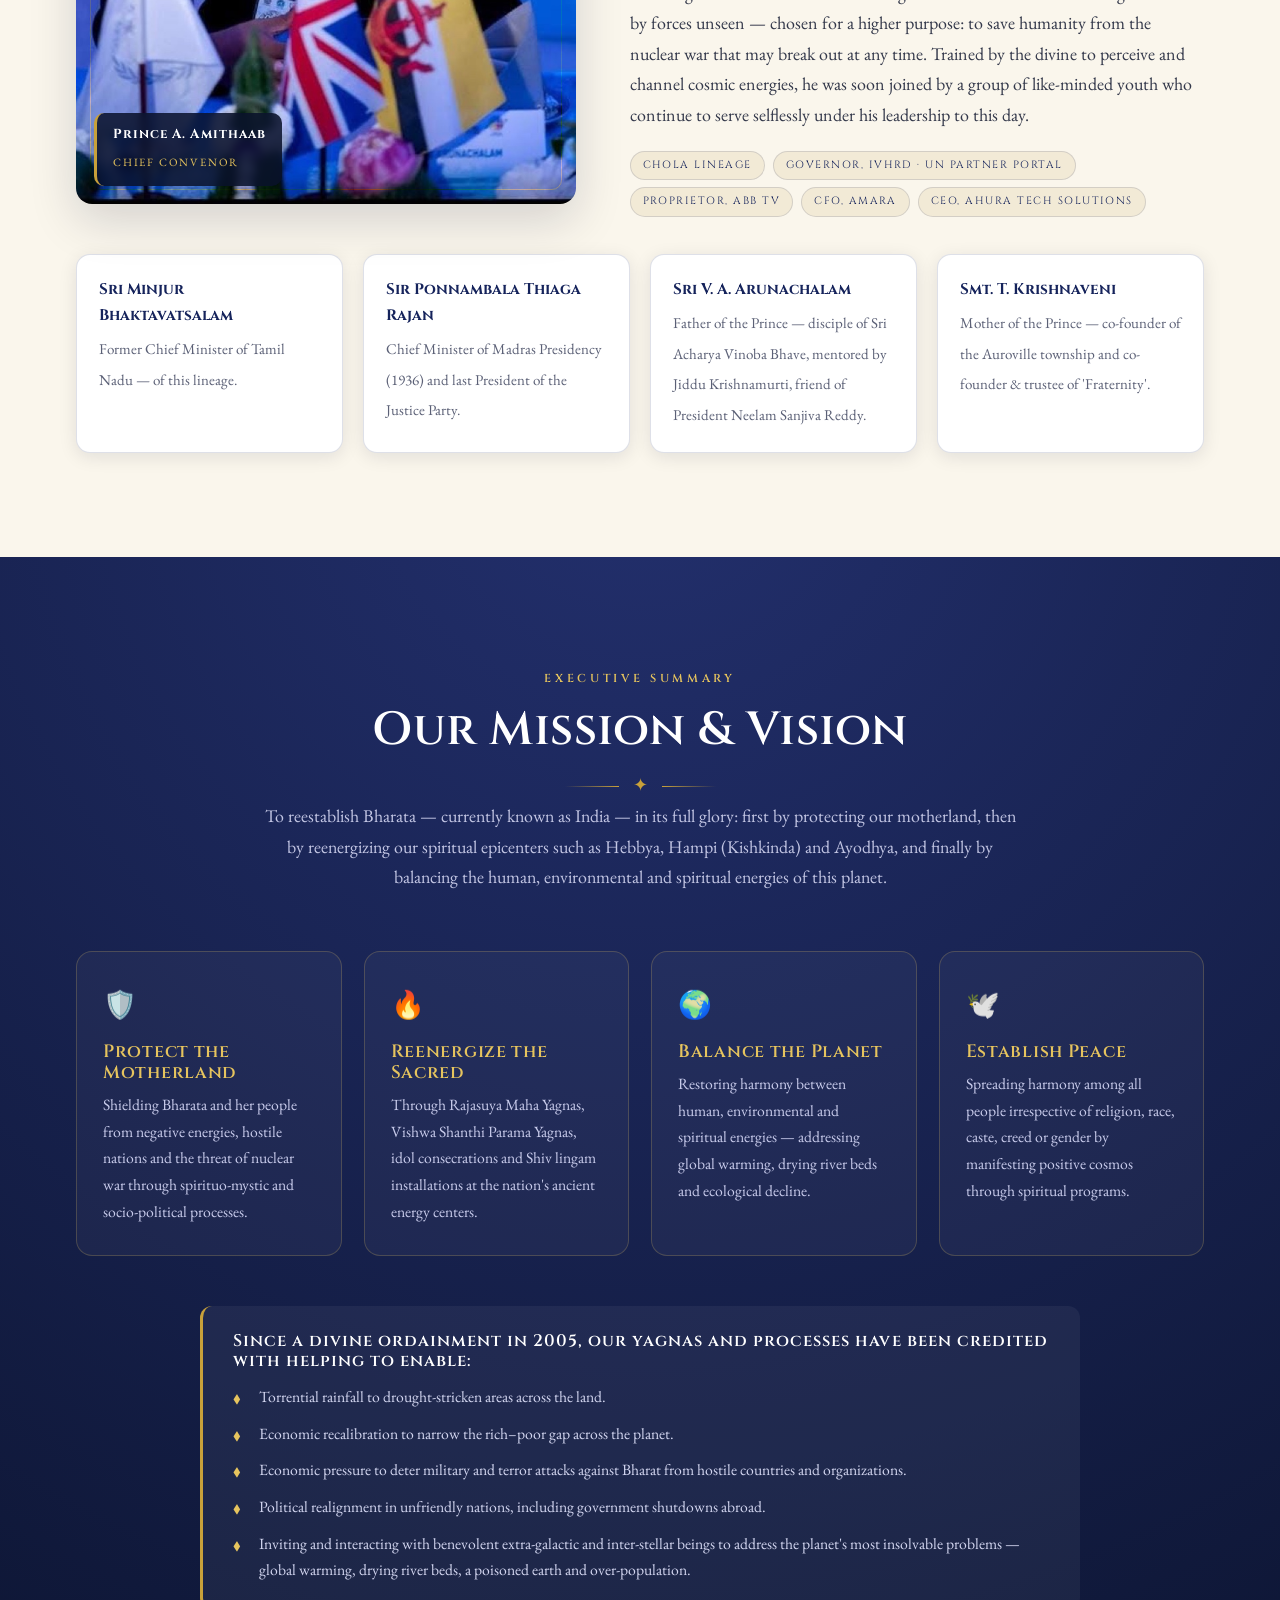
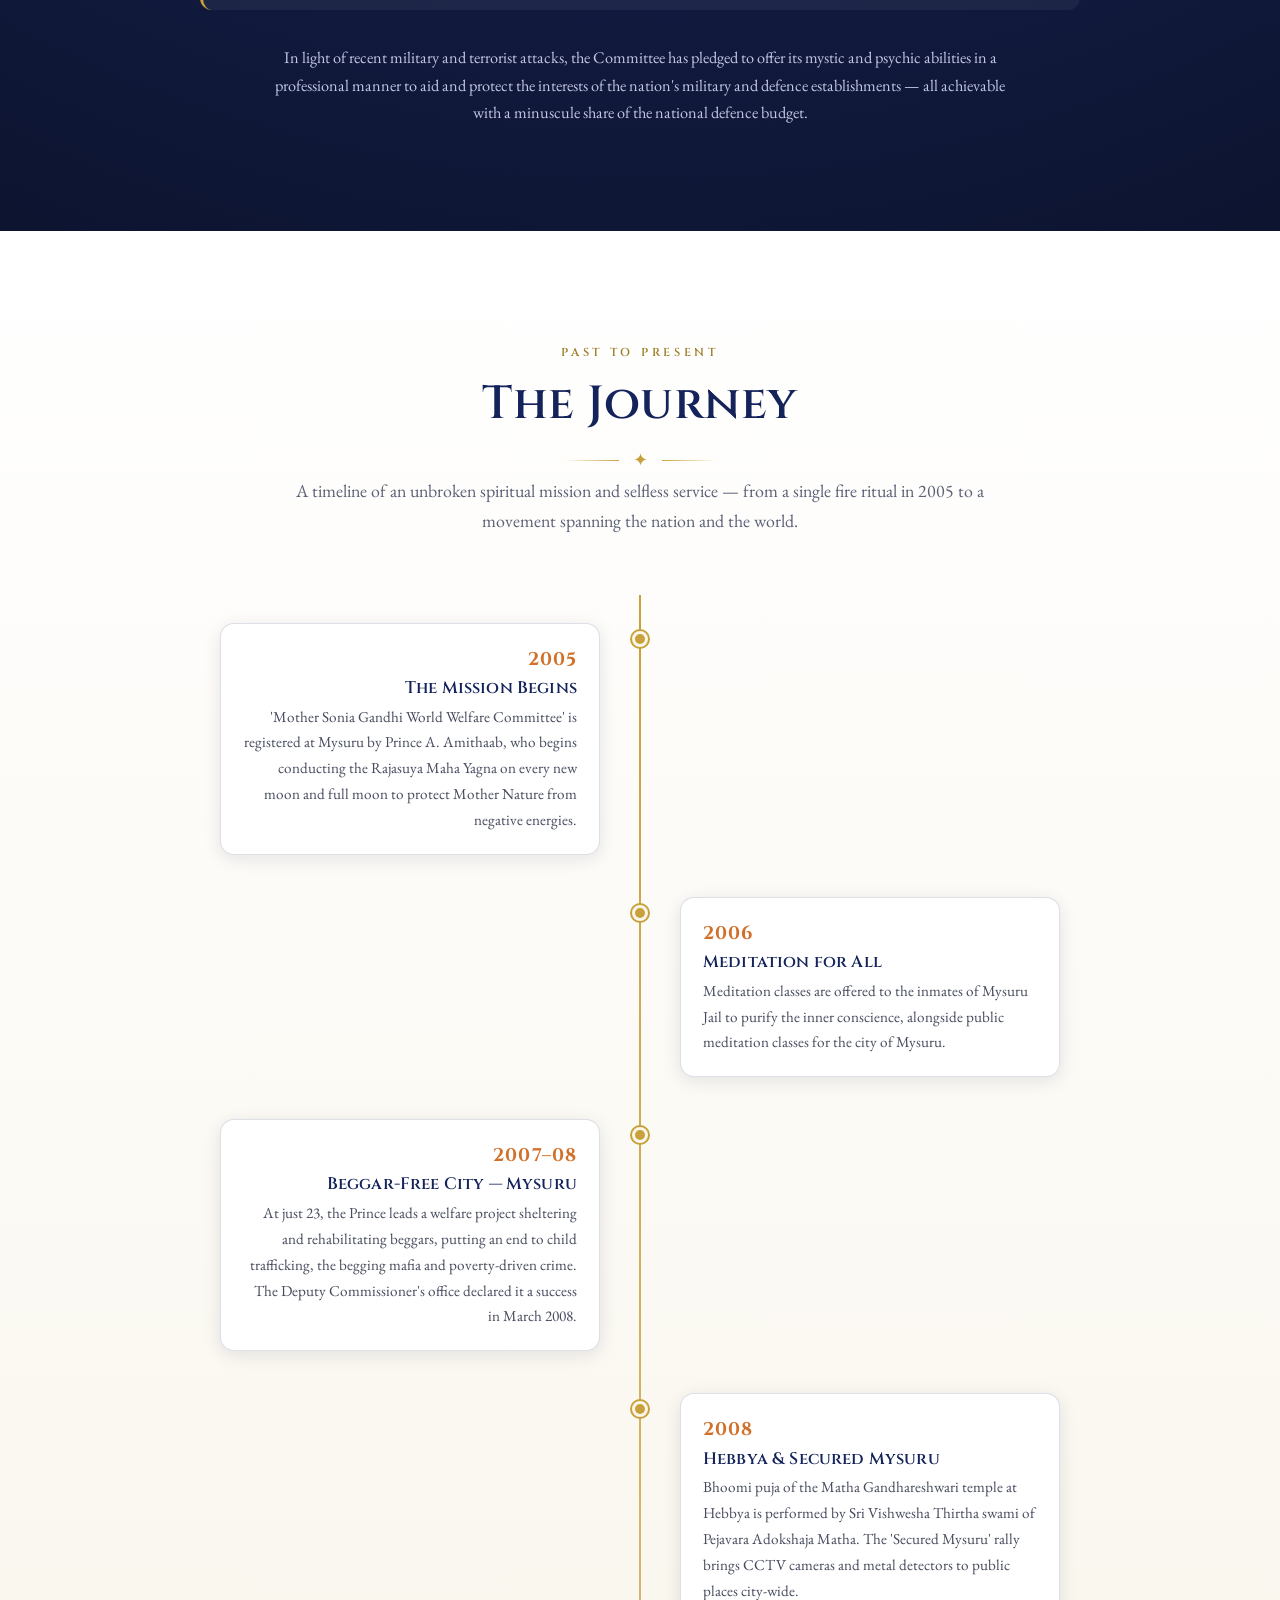
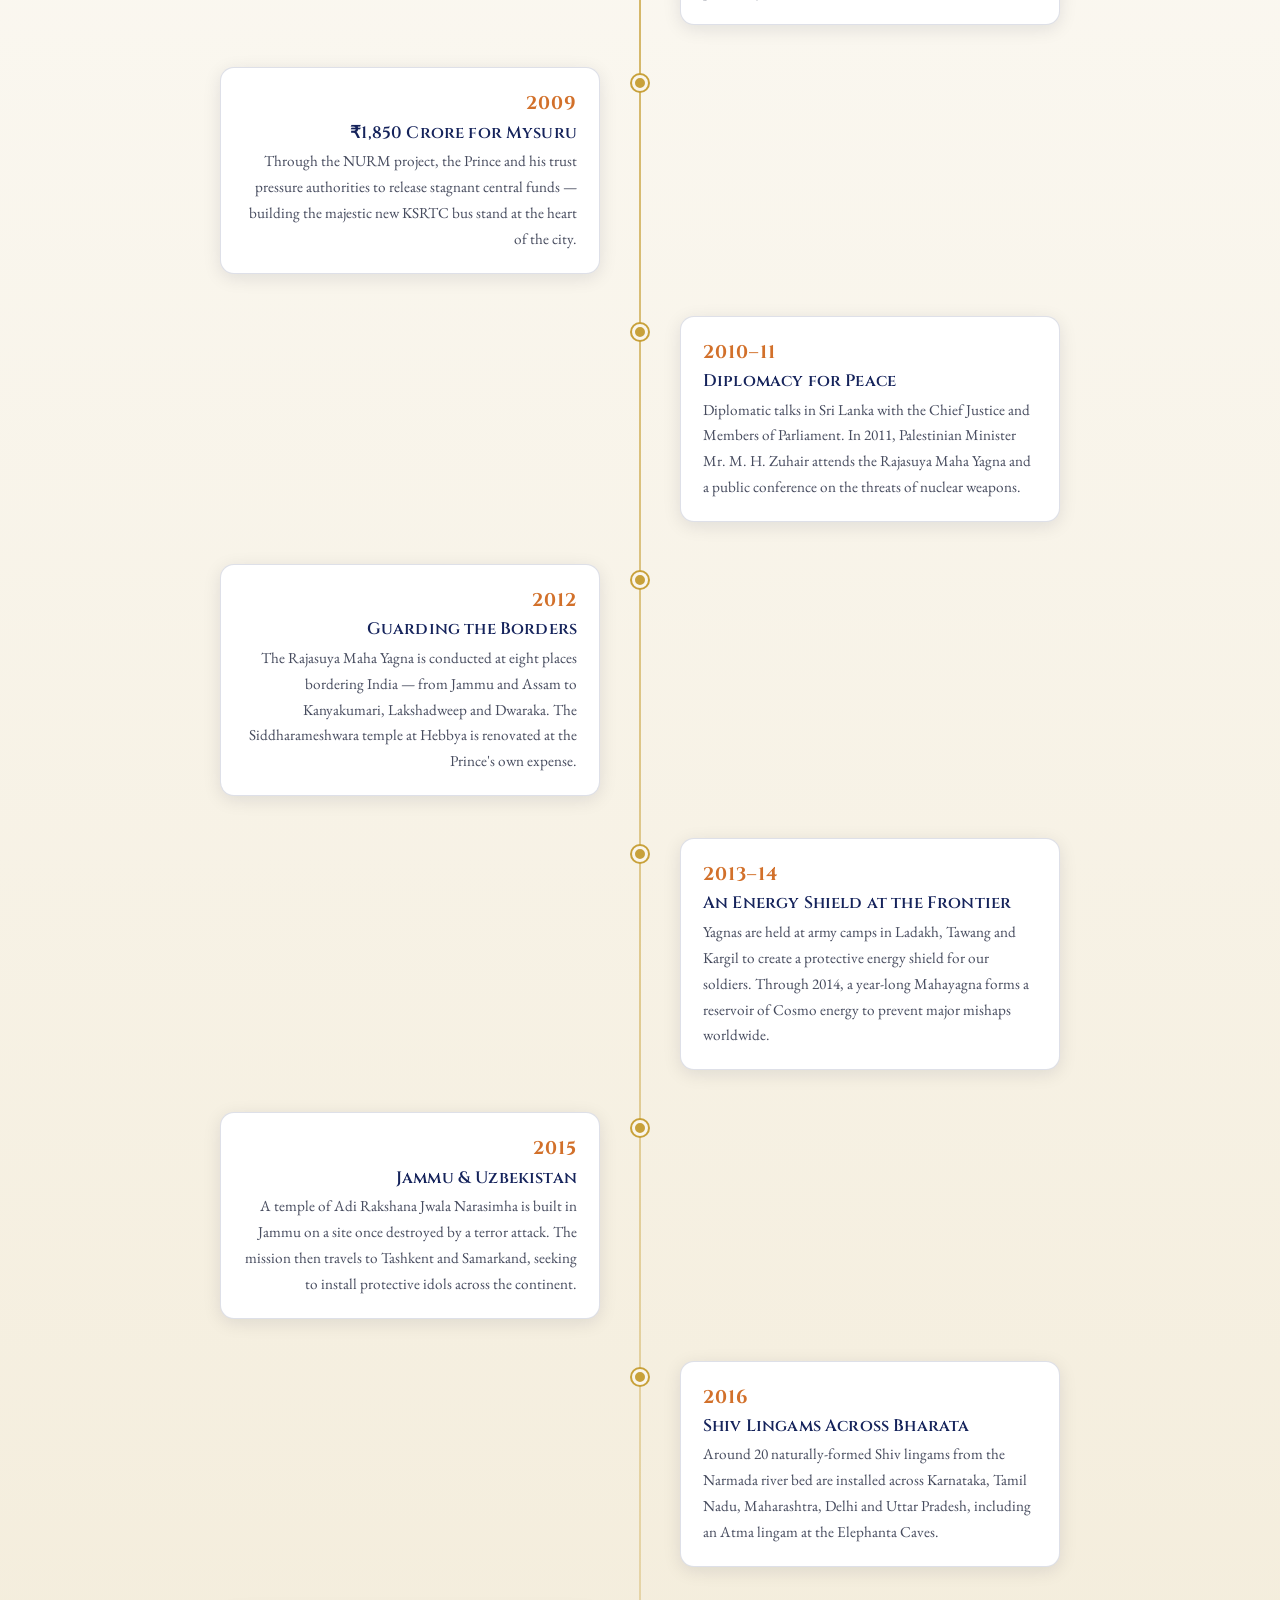
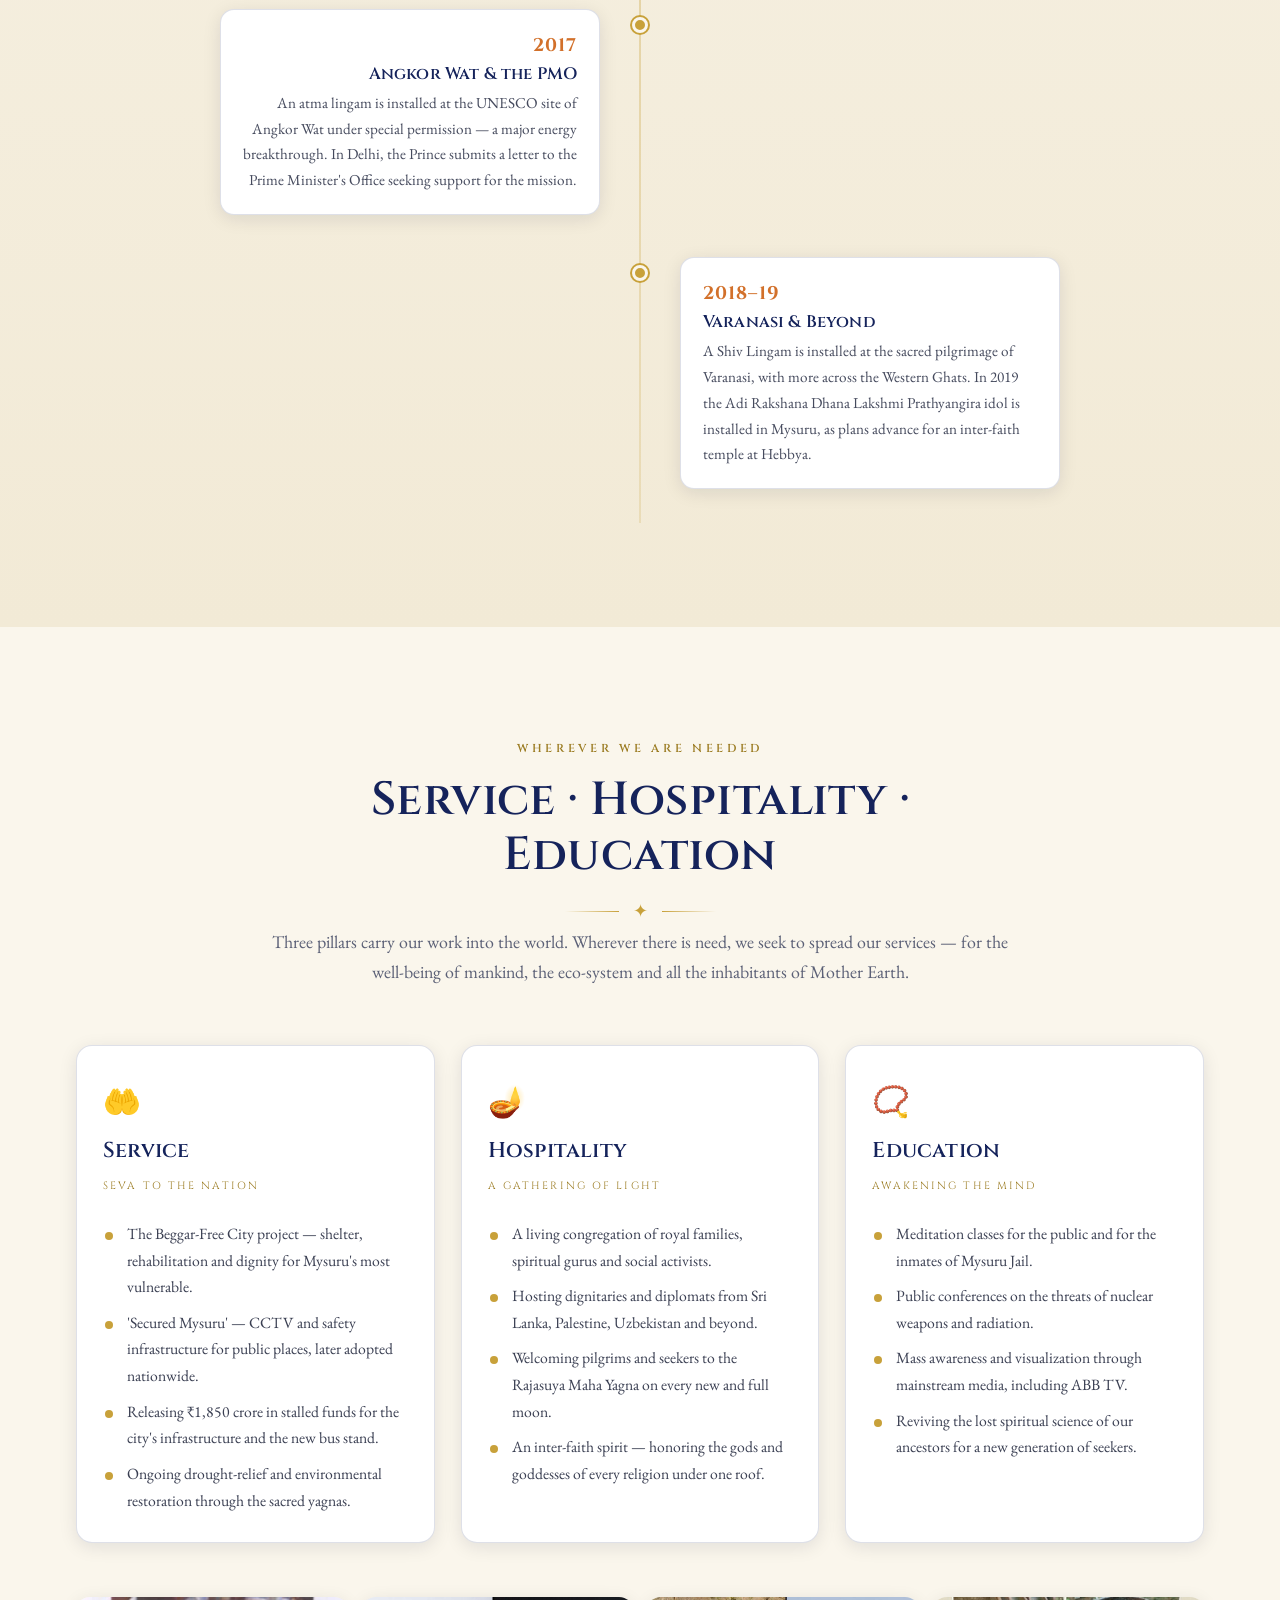
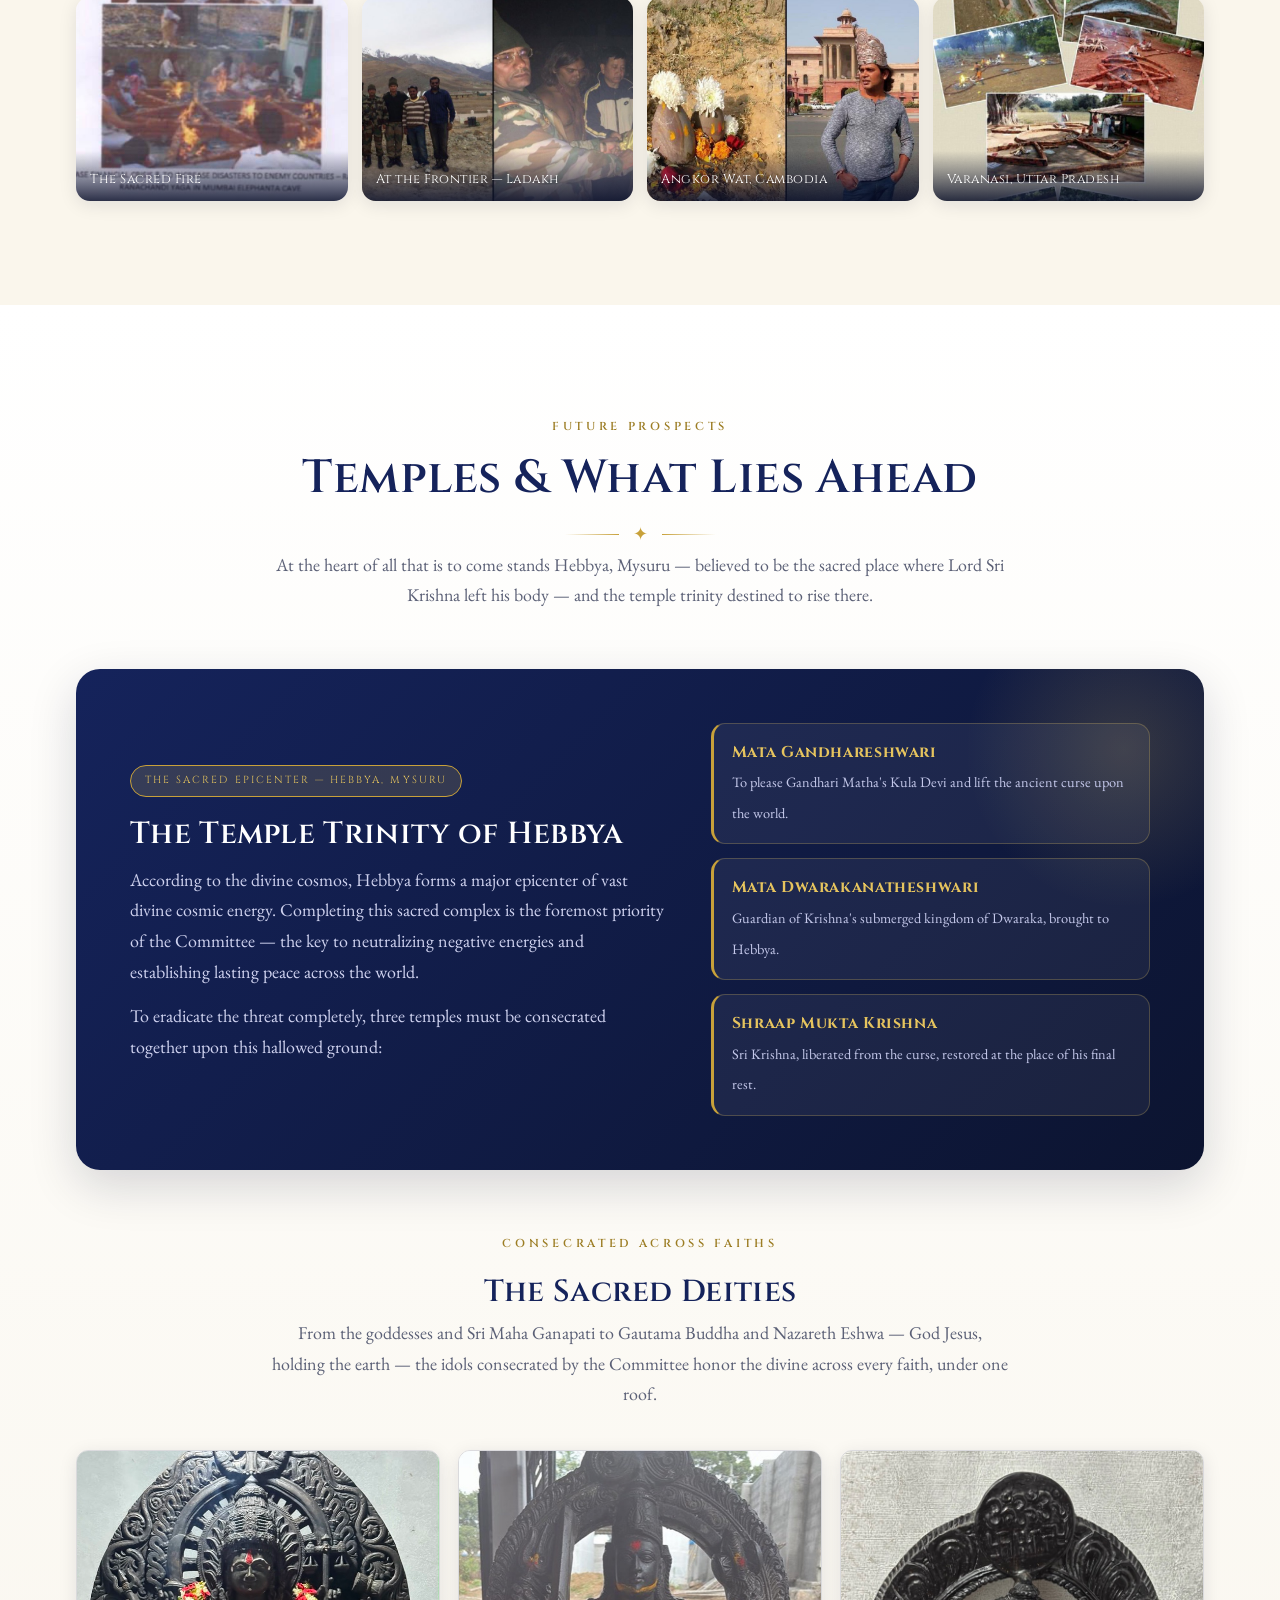
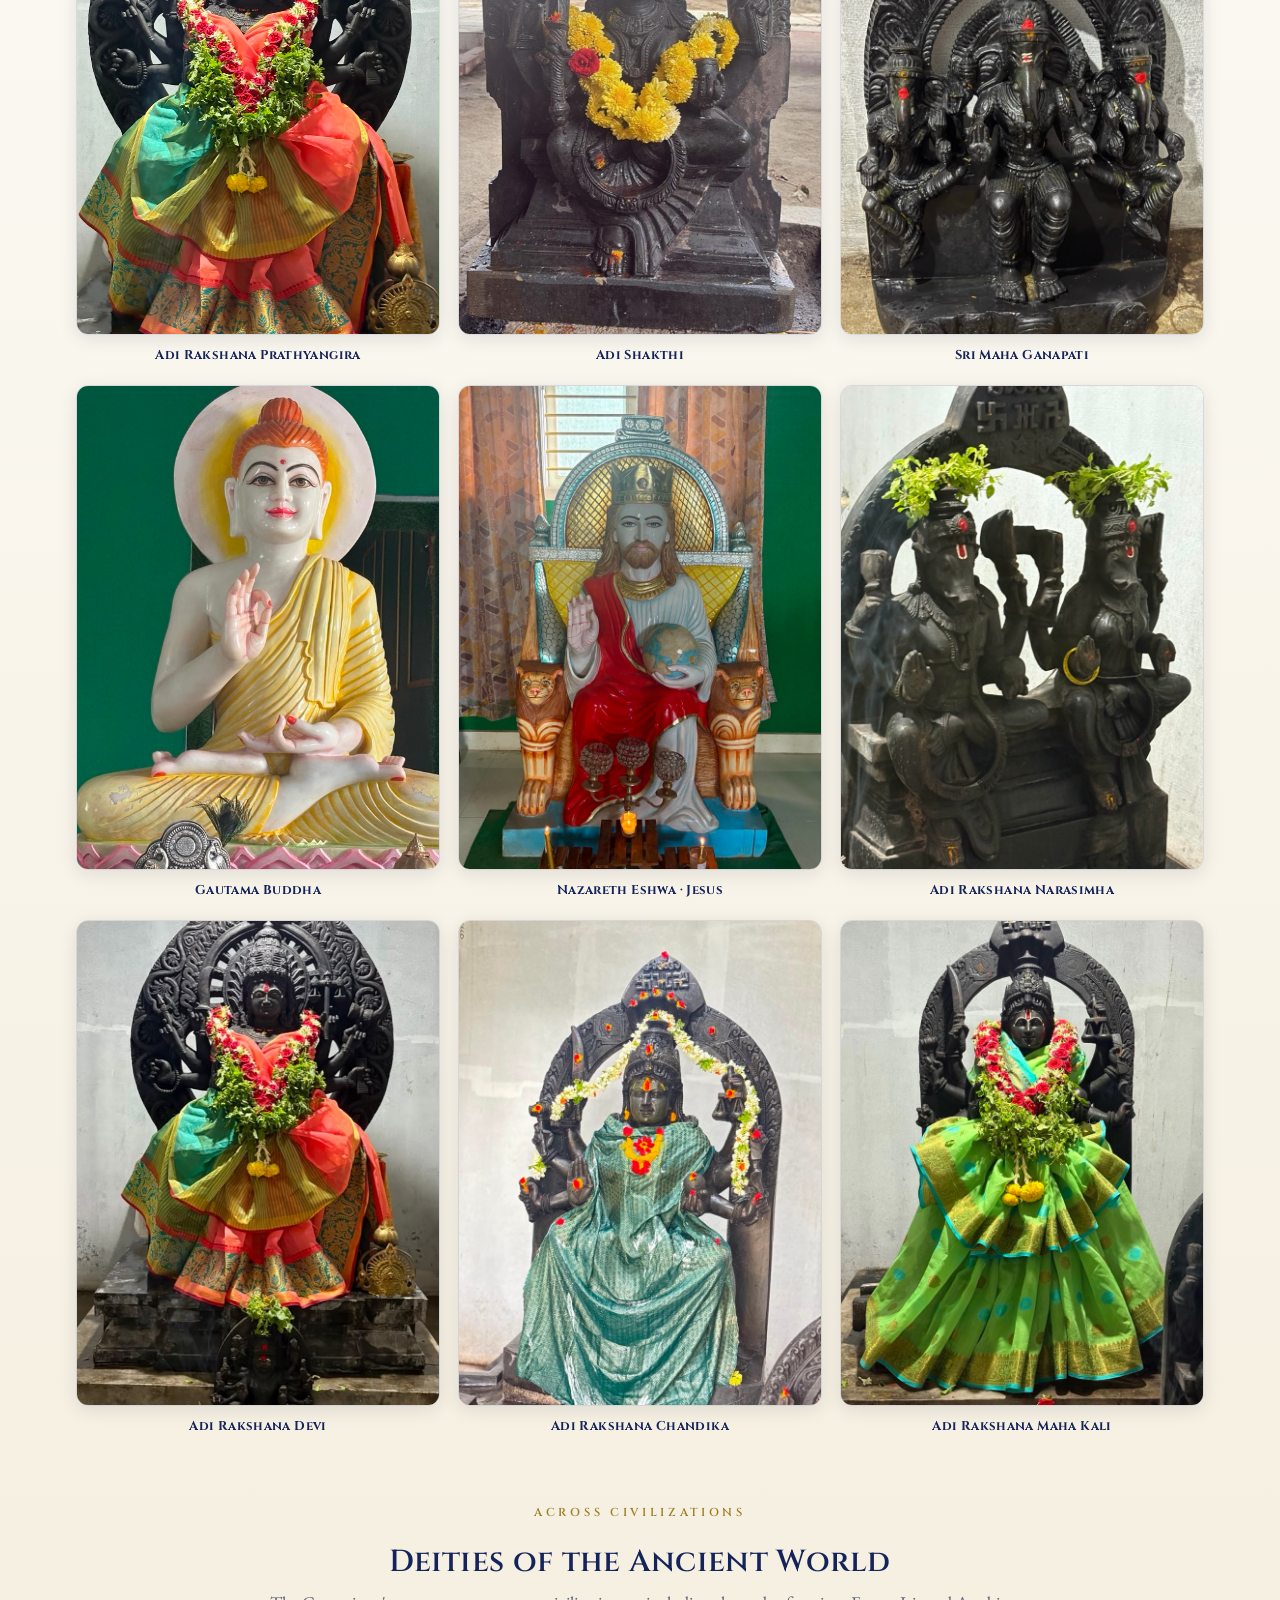
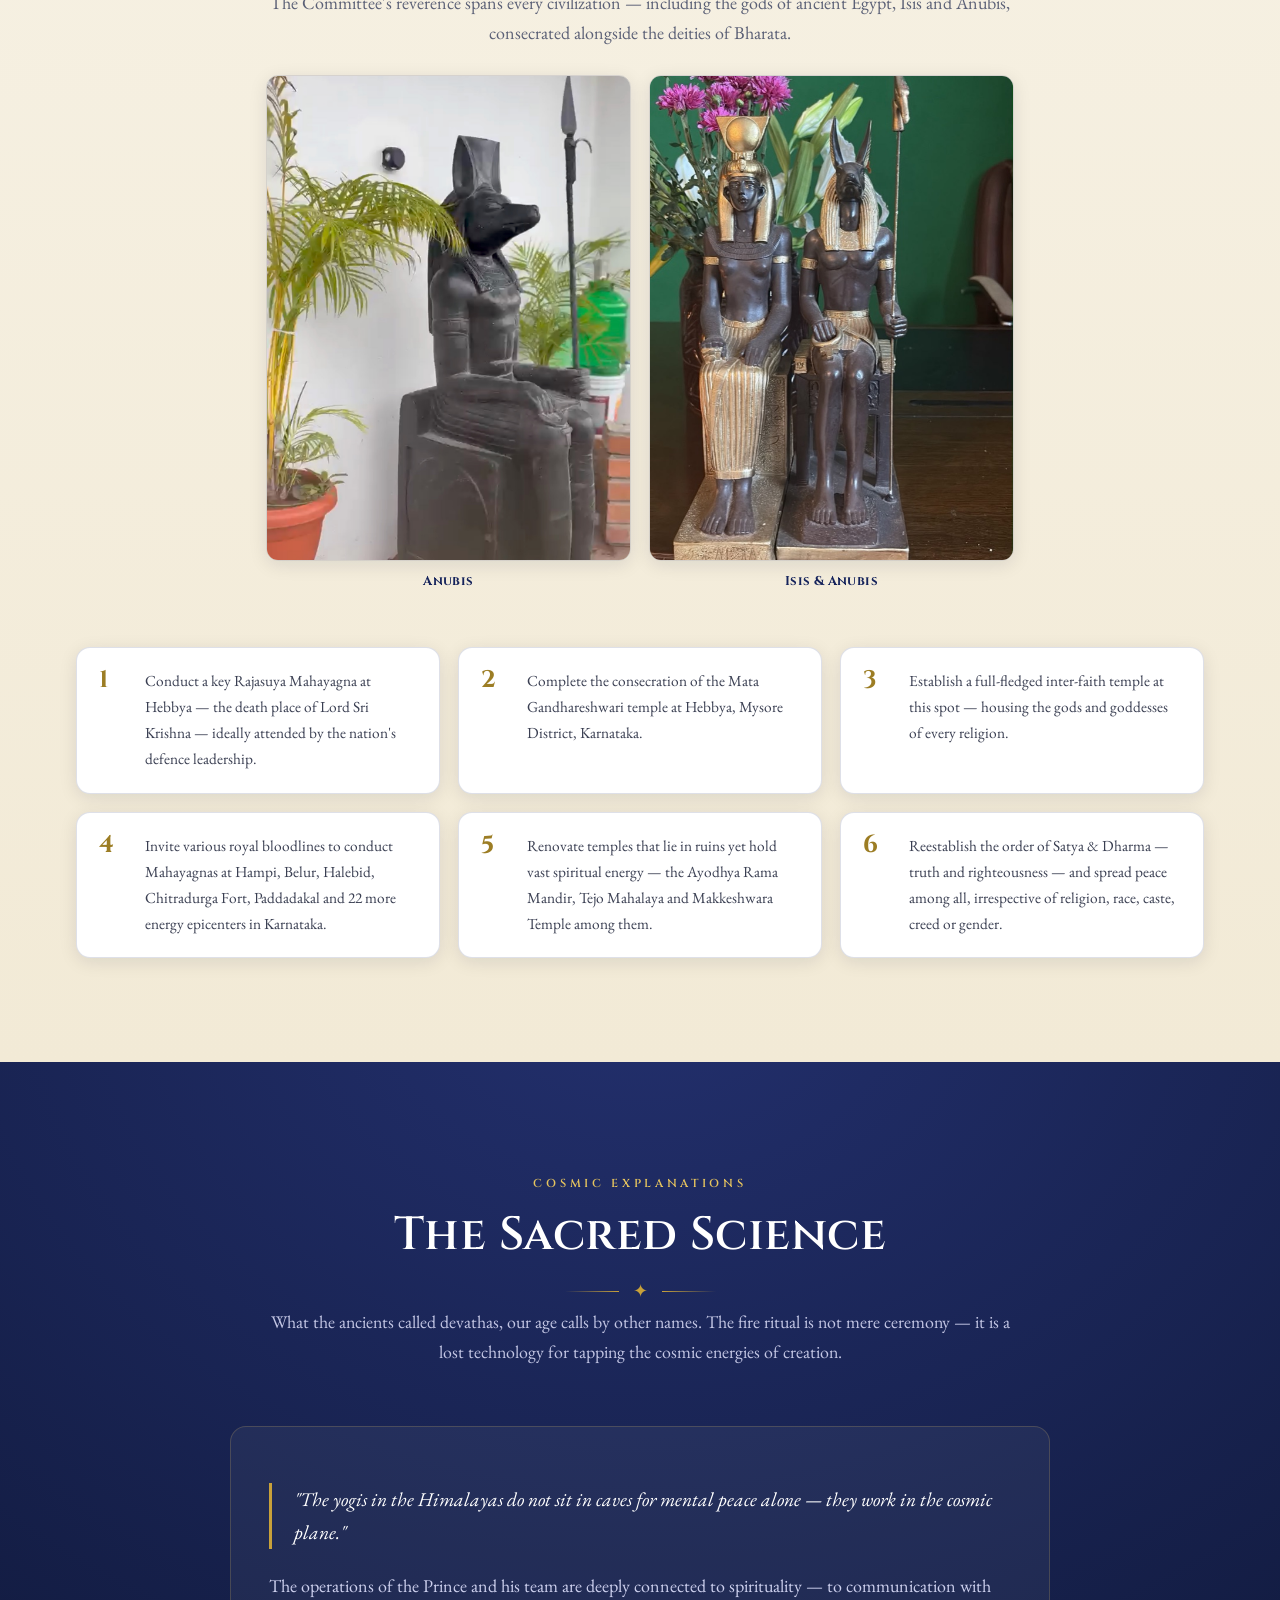
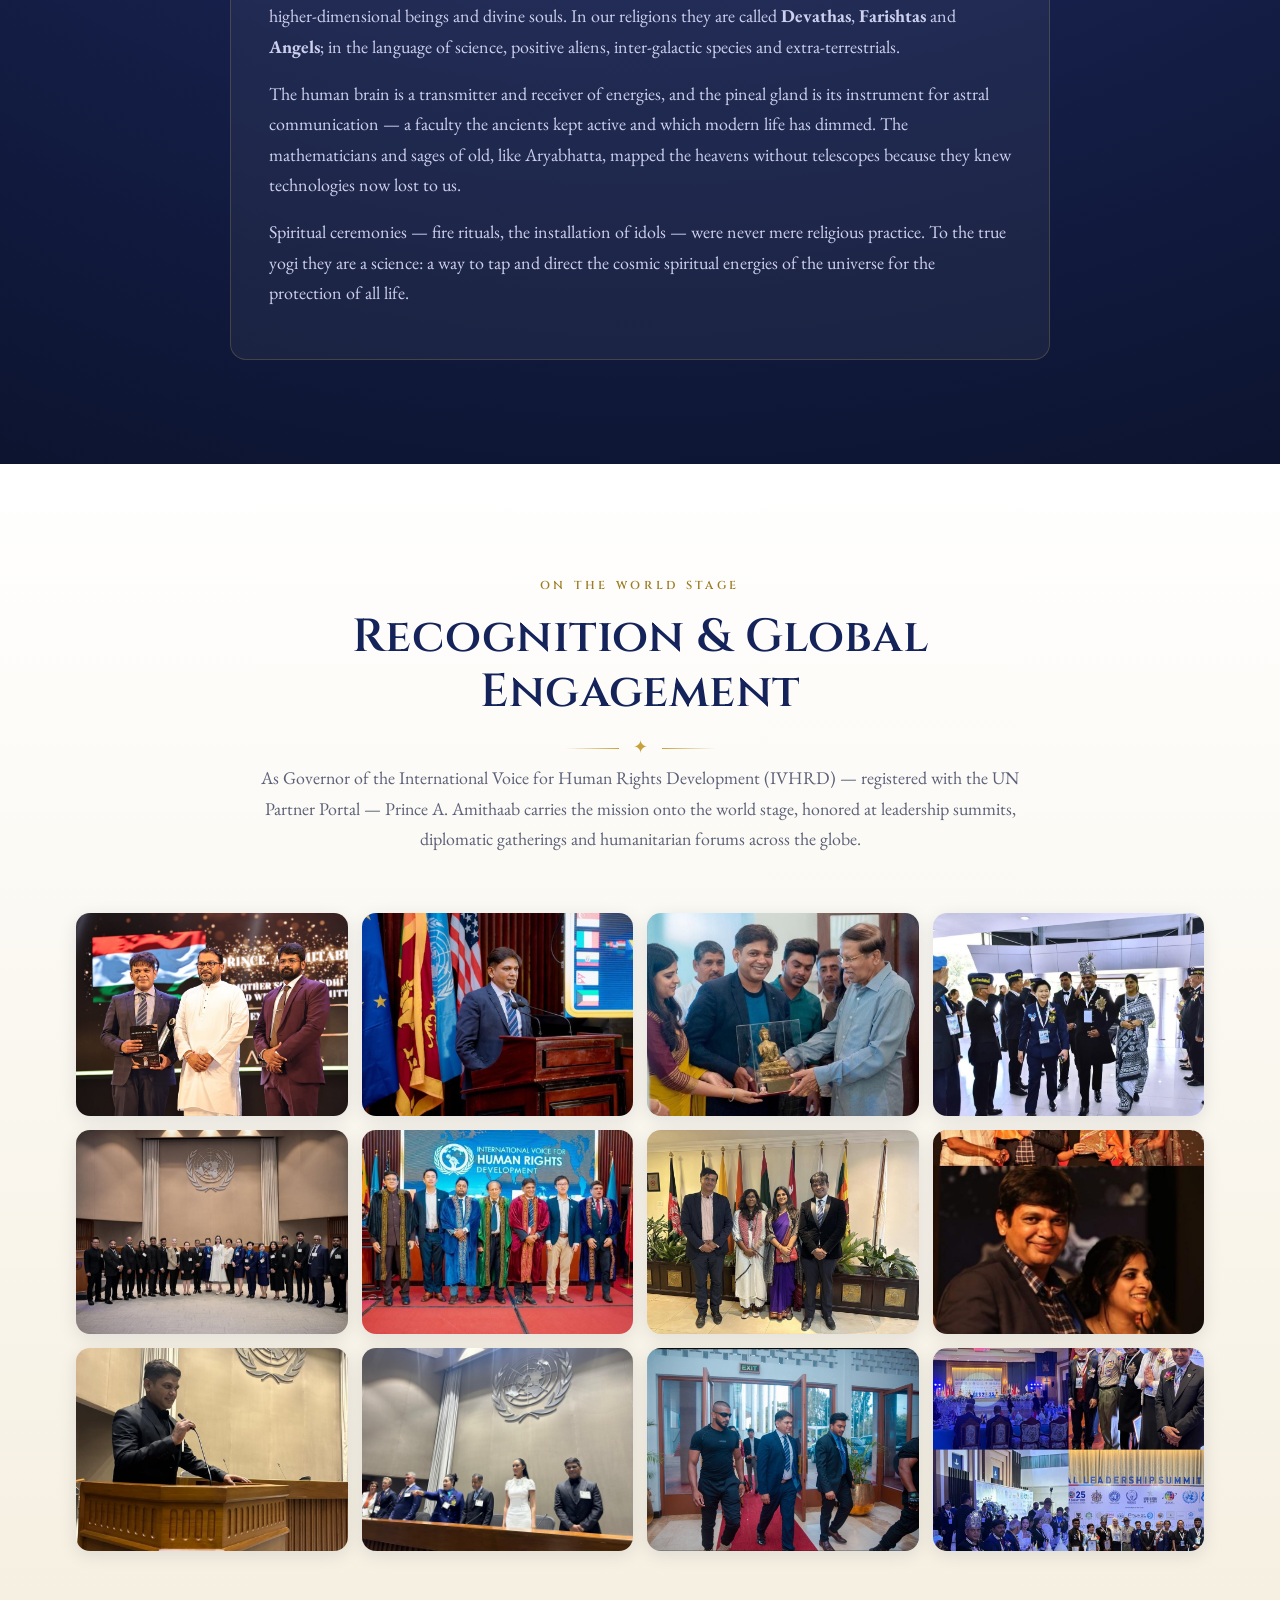
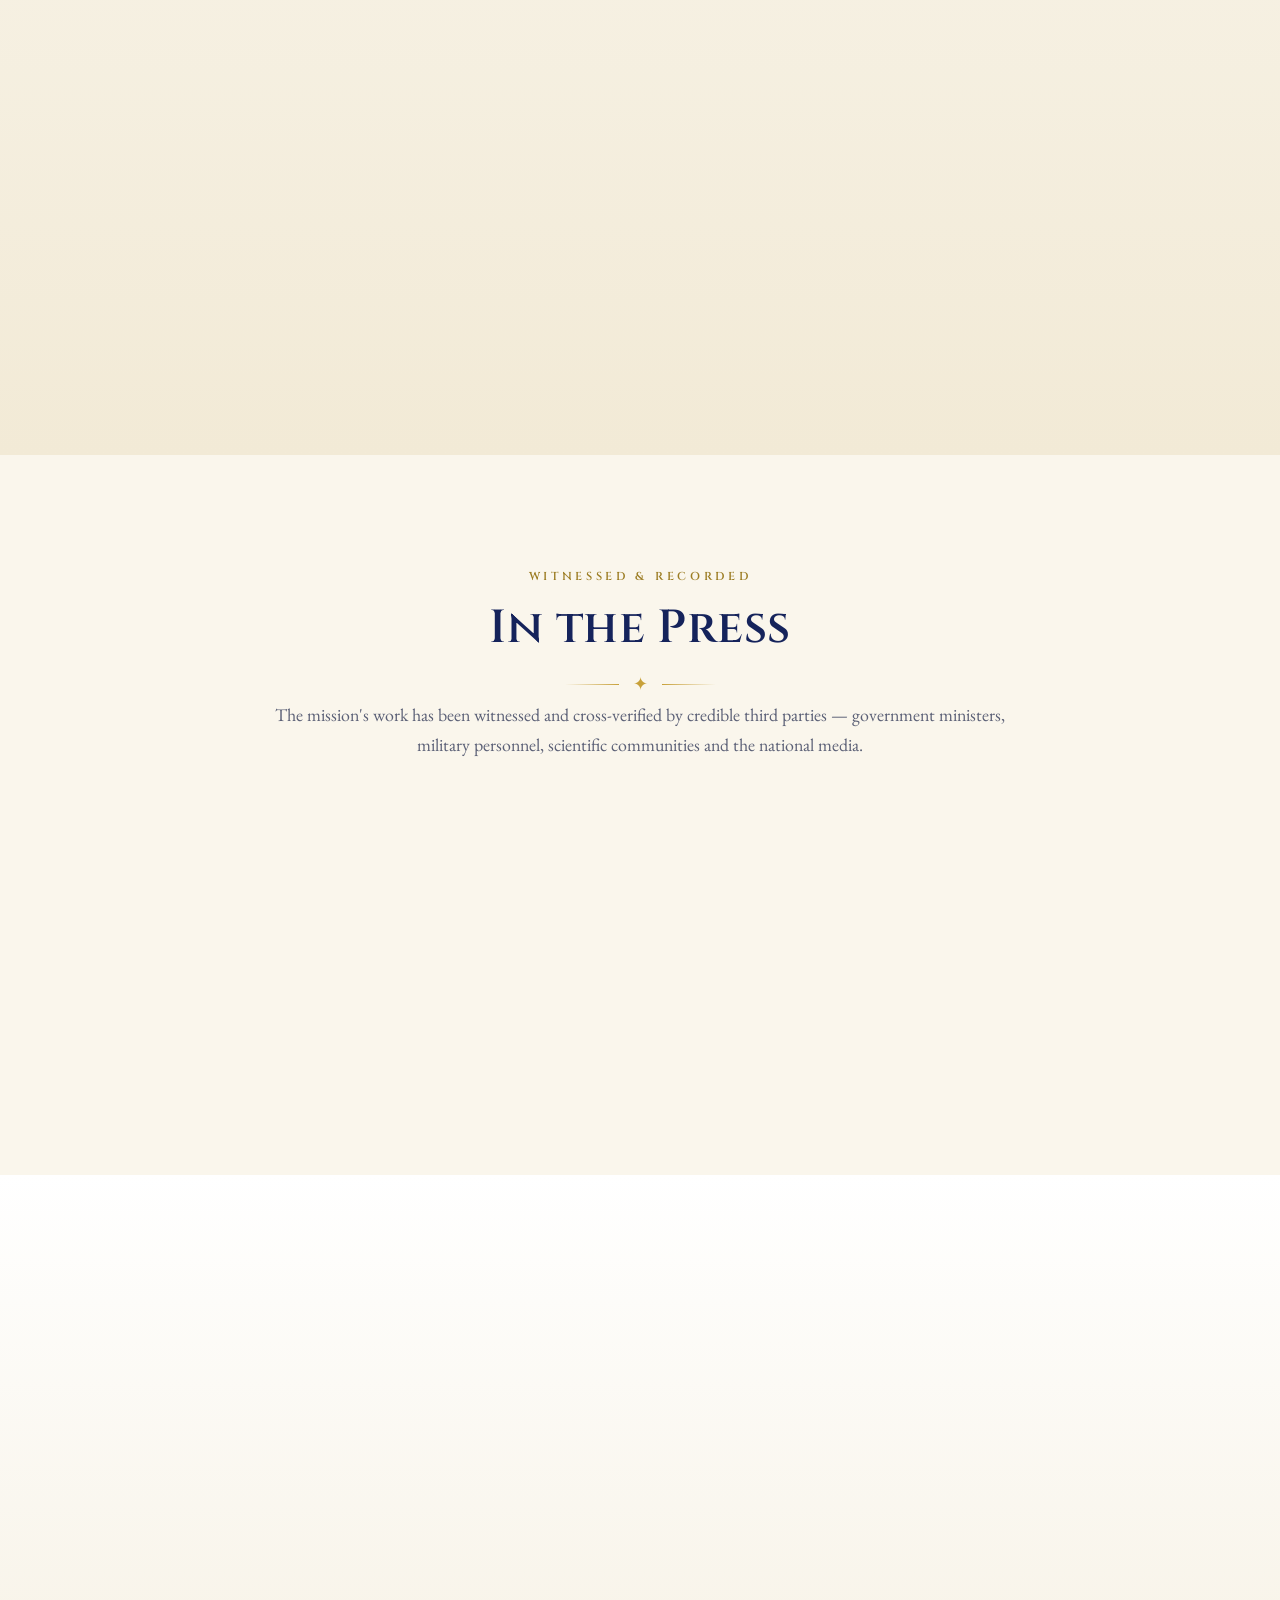
==== commit eb837117: "Use Chola crest as site logo and favicon Co-Authored-By: Claude Sonnet 5.5 <noreply@anthropic.com>" ====
--- a/index.html
+++ b/index.html
@@ -9,7 +9,9 @@
 <meta property="og:description" content="A congregation of royal families, spiritual gurus and social activists reenergizing the sacred epicenters of the motherland.">
 <meta property="og:type" content="website">
 <meta property="og:image" content="assets/img/founder-hero.jpg">
-<link rel="icon" href="assets/img/emblem-v5.png">
+<link rel="icon" type="image/png" sizes="32x32" href="assets/img/favicon-32.png">
+<link rel="icon" href="favicon.ico" sizes="any">
+<link rel="apple-touch-icon" href="assets/img/favicon-180.png">
 <link rel="preconnect" href="https://fonts.googleapis.com">
 <link rel="preconnect" href="https://fonts.gstatic.com" crossorigin>
 <link href="https://fonts.googleapis.com/css2?family=Cinzel:wght@400;500;600;700&family=EB+Garamond:ital,wght@0,400;0,500;0,600;1,400;1,500&display=swap" rel="stylesheet">
@@ -20,7 +22,7 @@
 <!-- ============ NAV ============ -->
 <nav class="nav" id="nav">
   <a href="#hero" class="nav-brand">
-    <img src="assets/img/emblem-v5.svg" alt="Mother Sonia Gandhi World Welfare Committee emblem">
+    <img src="assets/img/chola-crest.jpg" alt="Mother Sonia Gandhi World Welfare Committee crest">
     <span><b>Mother Sonia Gandhi</b><small>World Welfare Committee</small></span>
   </a>
   <div class="nav-links" id="navLinks">
@@ -39,7 +41,7 @@
 <header class="hero" id="hero">
   <div class="hero-grid">
     <div class="hero-copy">
-      <img src="assets/img/emblem-v5.svg" alt="Mother Sonia Gandhi World Welfare Committee emblem" class="hero-emblem-sm">
+      <img src="assets/img/chola-crest.jpg" alt="Mother Sonia Gandhi World Welfare Committee crest" class="hero-emblem-sm">
       <p class="program">A Spiritual &amp; Social Welfare Trust · Est. 2005</p>
       <h1>Mother Sonia Gandhi<br>World Welfare Committee</h1>
       <p class="lede">A congregation of royal families, spiritual gurus and social activists devoted to reestablishing Bharata in its full glory — protecting the motherland, reenergizing her sacred epicenters, and balancing the human, environmental and spiritual energies of this planet.</p>
@@ -389,7 +391,7 @@
   <div class="wrap">
     <div class="footer-top">
       <div class="footer-brand">
-        <img src="assets/img/emblem-v5.svg" alt="Mother Sonia Gandhi World Welfare Committee emblem">
+        <img src="assets/img/chola-crest.jpg" alt="Mother Sonia Gandhi World Welfare Committee crest">
         <p>Mother Sonia Gandhi World Welfare Committee — a congregation of royal families, spiritual gurus and social activists working selflessly for the well-being of the planet, mankind, the eco-system and all the inhabitants of Mother Earth.</p>
       </div>
       <div>
--- a/css/style.css
+++ b/css/style.css
@@ -67,7 +67,7 @@
 }
 .nav.scrolled{background:rgba(10,18,44,.92);backdrop-filter:blur(10px);box-shadow:0 6px 24px rgba(0,0,0,.28);padding:9px 26px}
 .nav-brand{display:flex;align-items:center;gap:12px;color:#fff}
-.nav-brand img{height:46px;width:auto;filter:drop-shadow(0 2px 6px rgba(0,0,0,.4))}
+.nav-brand img{height:52px;width:auto;border-radius:6px}
 .nav-brand b{font-family:"Cinzel",serif;font-size:.92rem;letter-spacing:.12em;line-height:1.15;display:block}
 .nav-brand small{display:block;font-family:"Cinzel",serif;font-size:.58rem;letter-spacing:.3em;color:var(--gold-bright);text-transform:uppercase}
 .nav-links{display:flex;align-items:center;gap:6px}
@@ -105,7 +105,7 @@
 }
 .hero-grid{position:relative;z-index:2;width:100%;max-width:1140px;display:grid;grid-template-columns:1.08fr .92fr;gap:48px;align-items:center}
 .hero-copy{text-align:left;animation:floatup 1s var(--ease) both}
-.hero-emblem-sm{width:84px;margin-bottom:20px;filter:drop-shadow(0 6px 18px rgba(0,0,0,.5))}
+.hero-emblem-sm{width:150px;border-radius:10px;margin-bottom:20px;filter:drop-shadow(0 6px 18px rgba(0,0,0,.5))}
 .hero h1{font-size:clamp(1.9rem,4.4vw,3.5rem);letter-spacing:.03em;margin-bottom:.5rem;text-shadow:0 4px 30px rgba(0,0,0,.4)}
 .hero .program{
   font-family:"Cinzel",serif;letter-spacing:.34em;text-transform:uppercase;font-size:clamp(.66rem,1.4vw,.86rem);
@@ -311,7 +311,7 @@
 /* ============ FOOTER ============ */
 .footer{background:var(--royal-deep);color:#bfc3e4;padding:64px 0 28px}
 .footer-top{display:grid;grid-template-columns:1.4fr 1fr 1fr;gap:40px;padding-bottom:40px;border-bottom:1px solid rgba(255,255,255,.1)}
-.footer-brand img{height:62px;margin-bottom:16px}
+.footer-brand img{height:96px;border-radius:8px;margin-bottom:16px}
 .footer-brand p{font-size:.95rem;max-width:340px}
 .footer h5{font-family:"Cinzel",serif;color:#fff;font-size:.78rem;letter-spacing:.14em;text-transform:uppercase;margin-bottom:16px}
 .footer ul{list-style:none;display:grid;gap:9px}
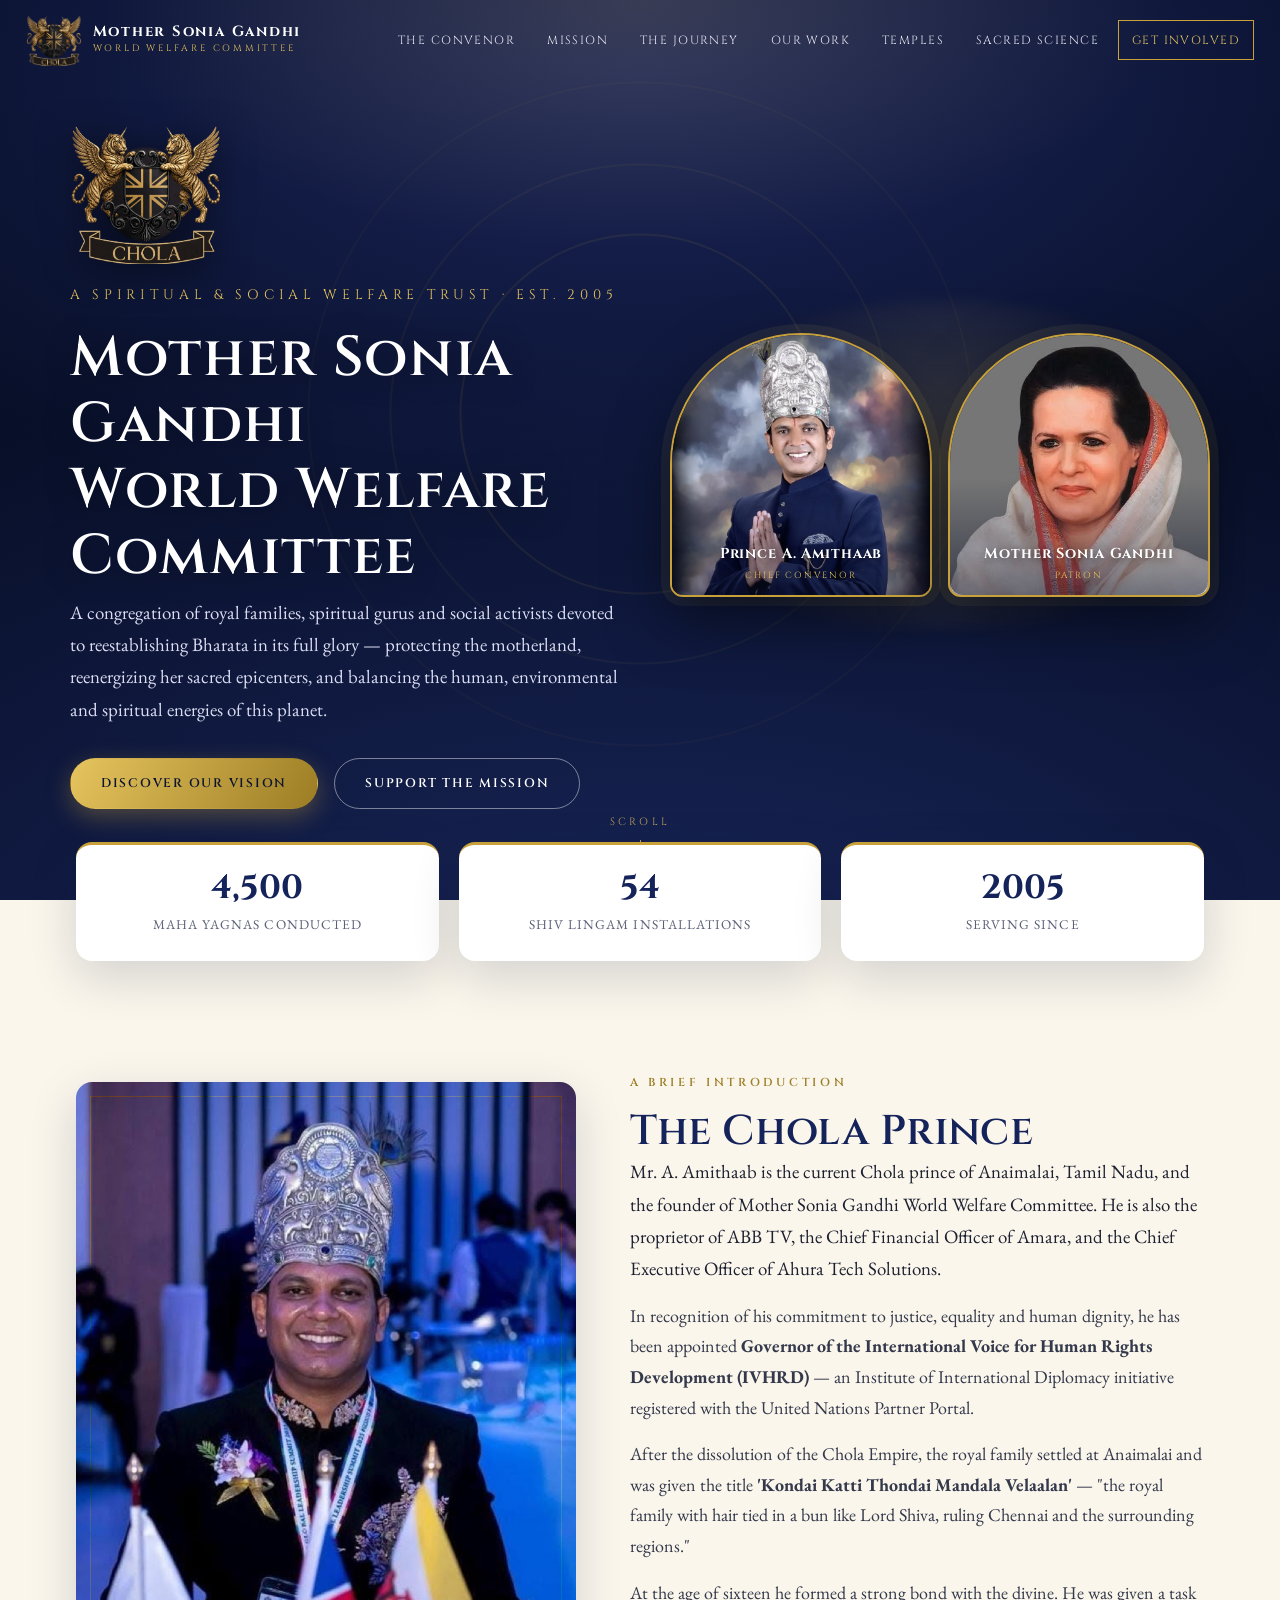
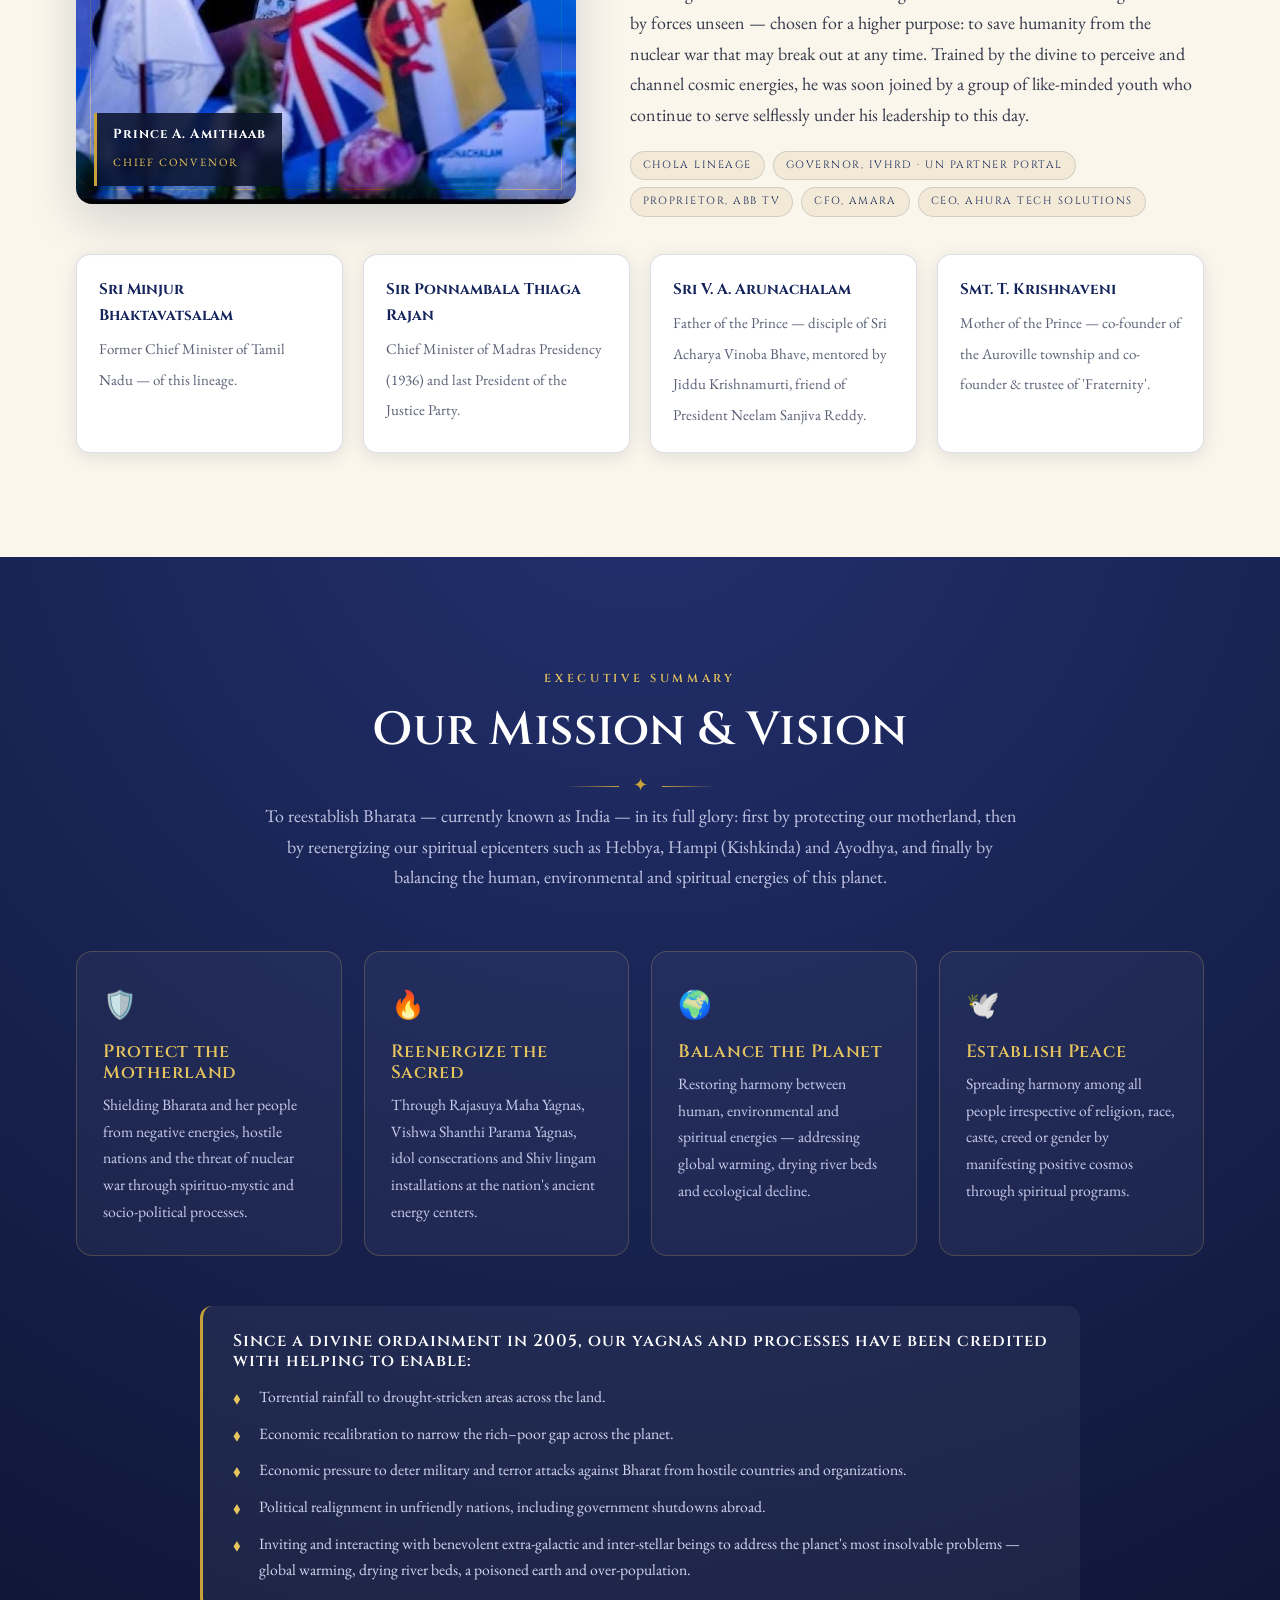
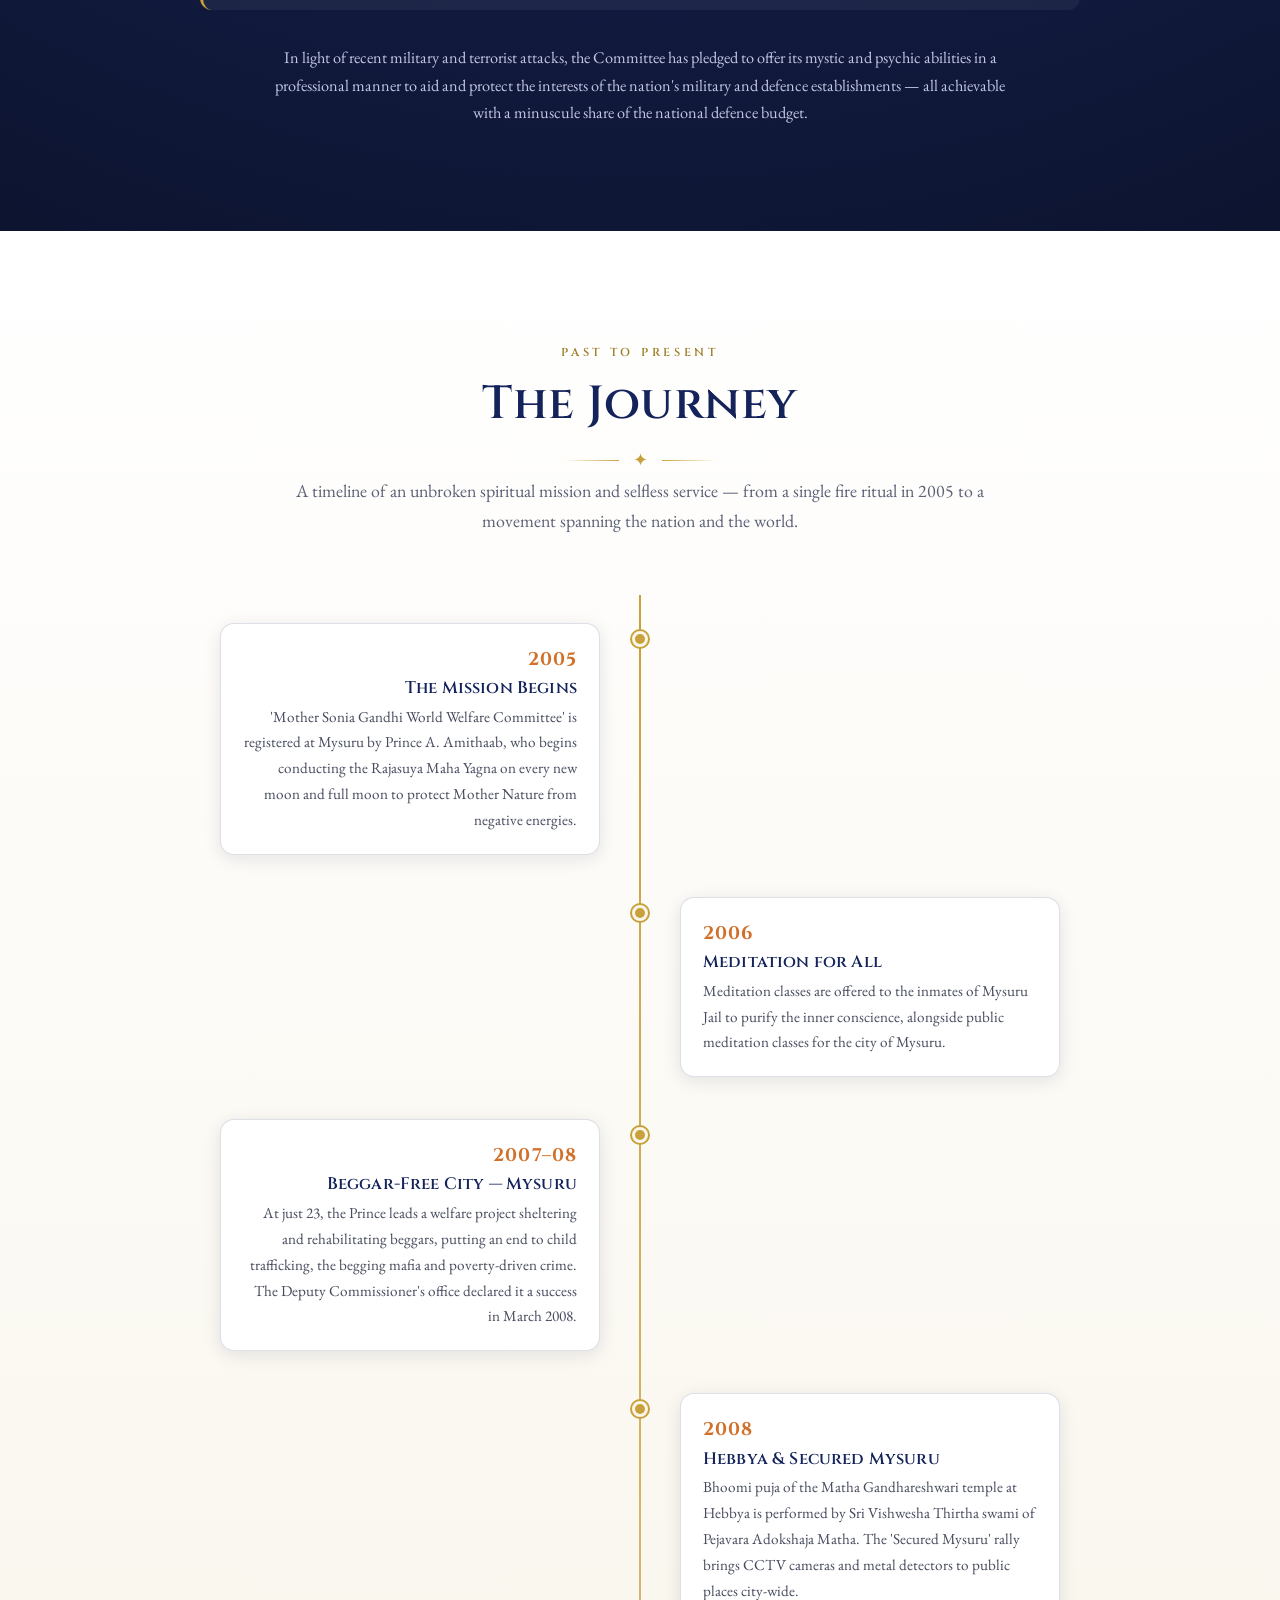
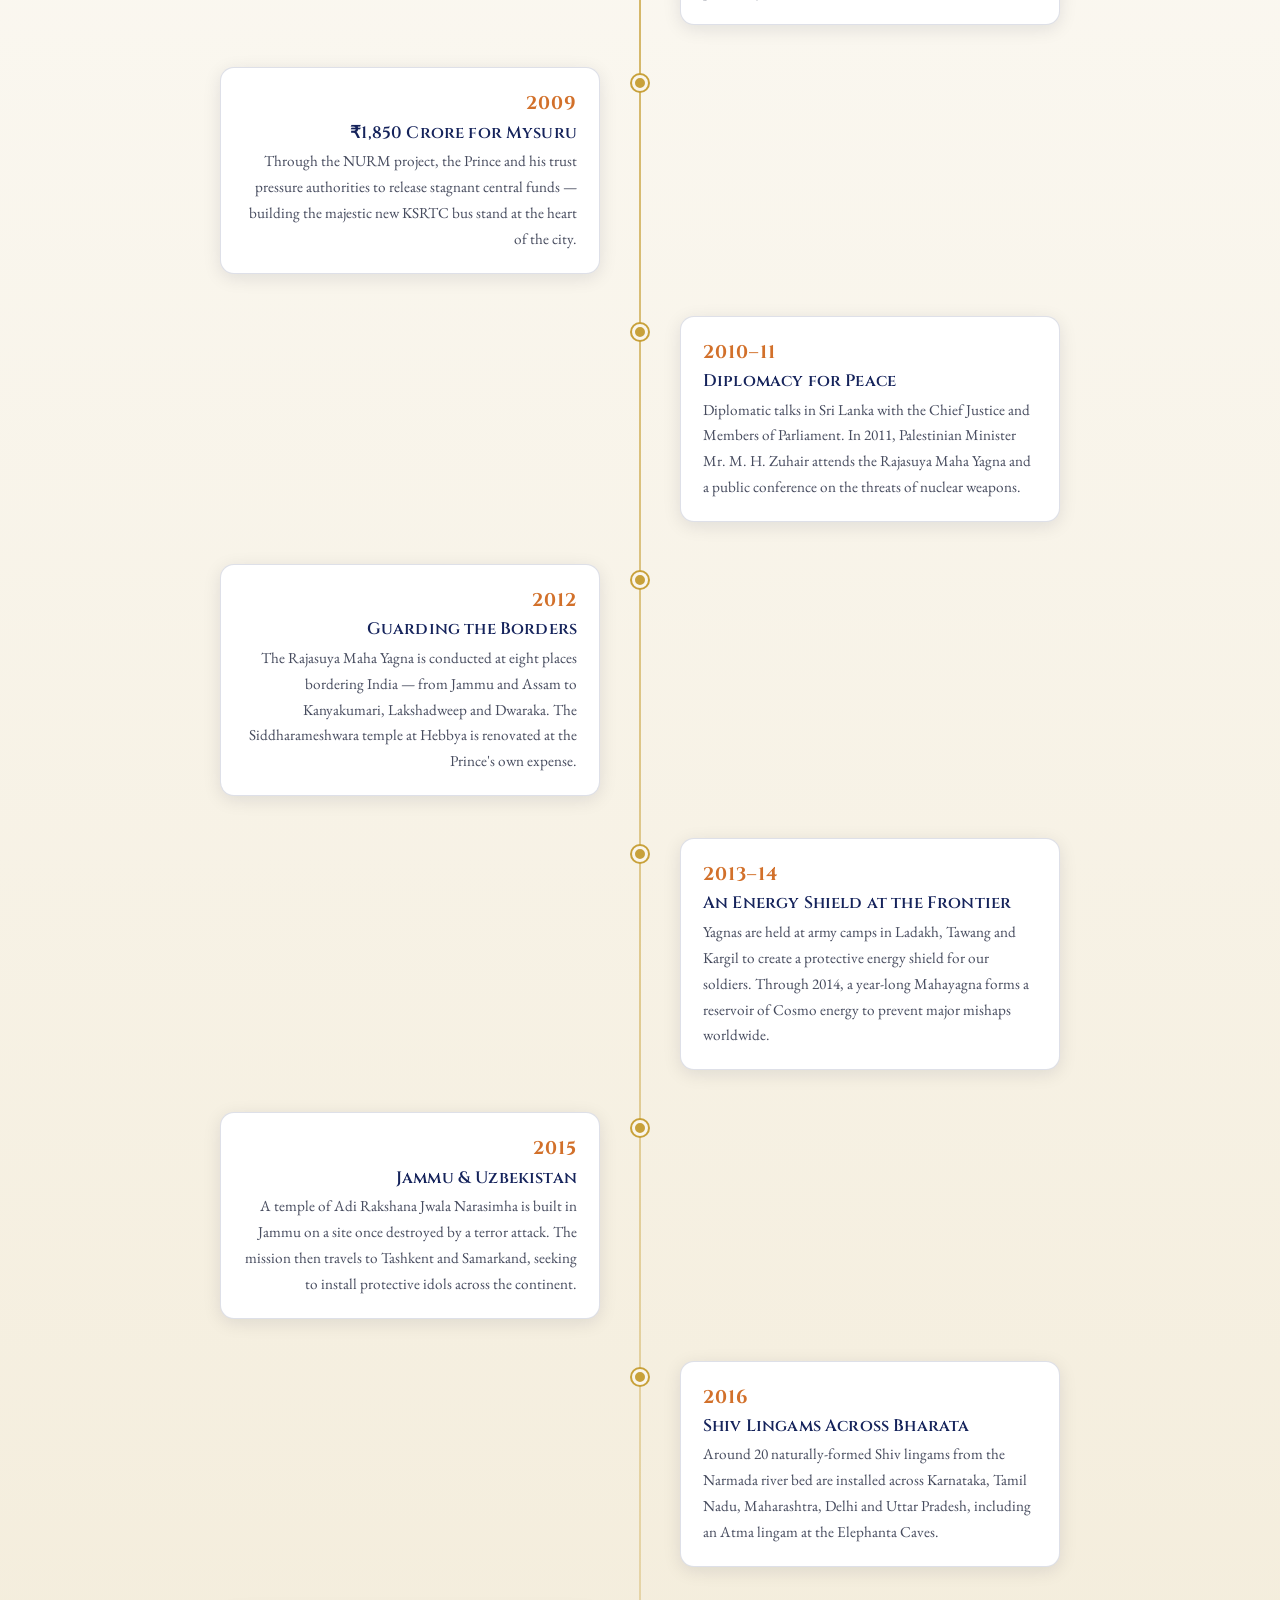
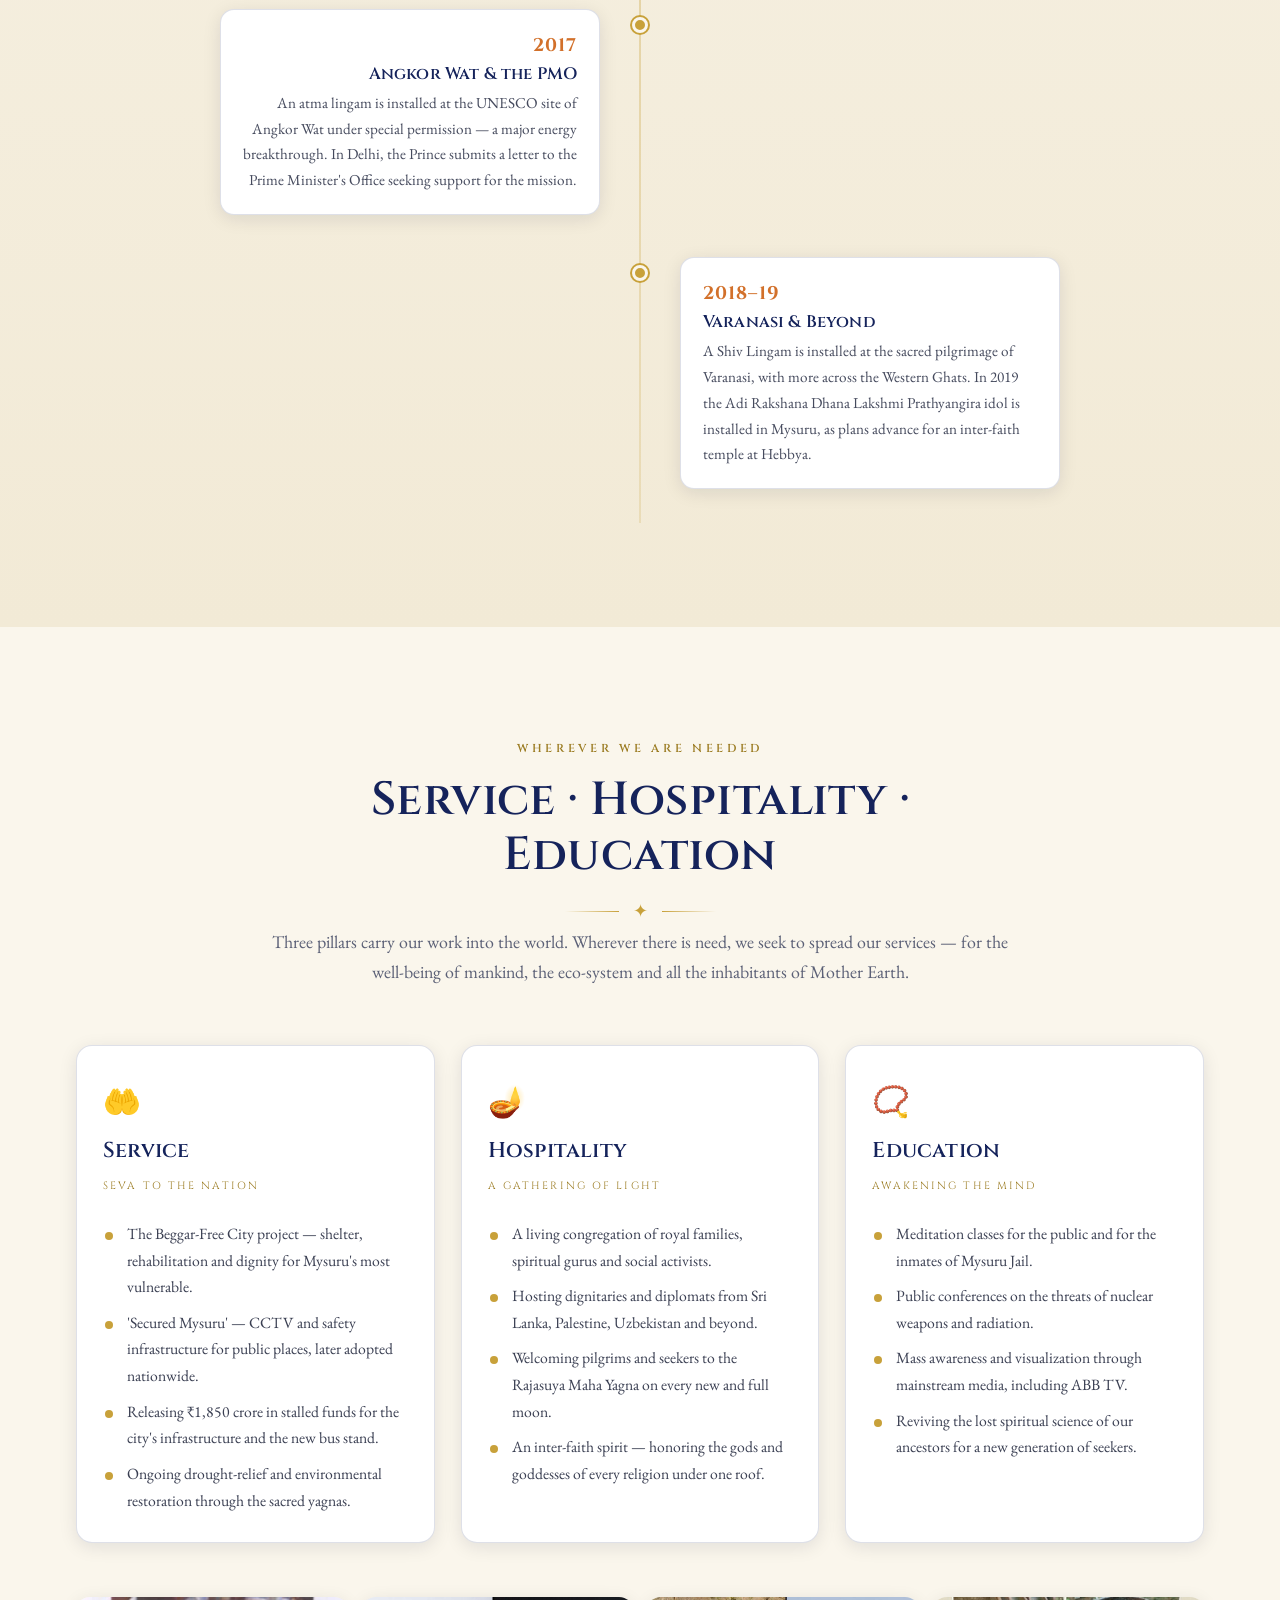
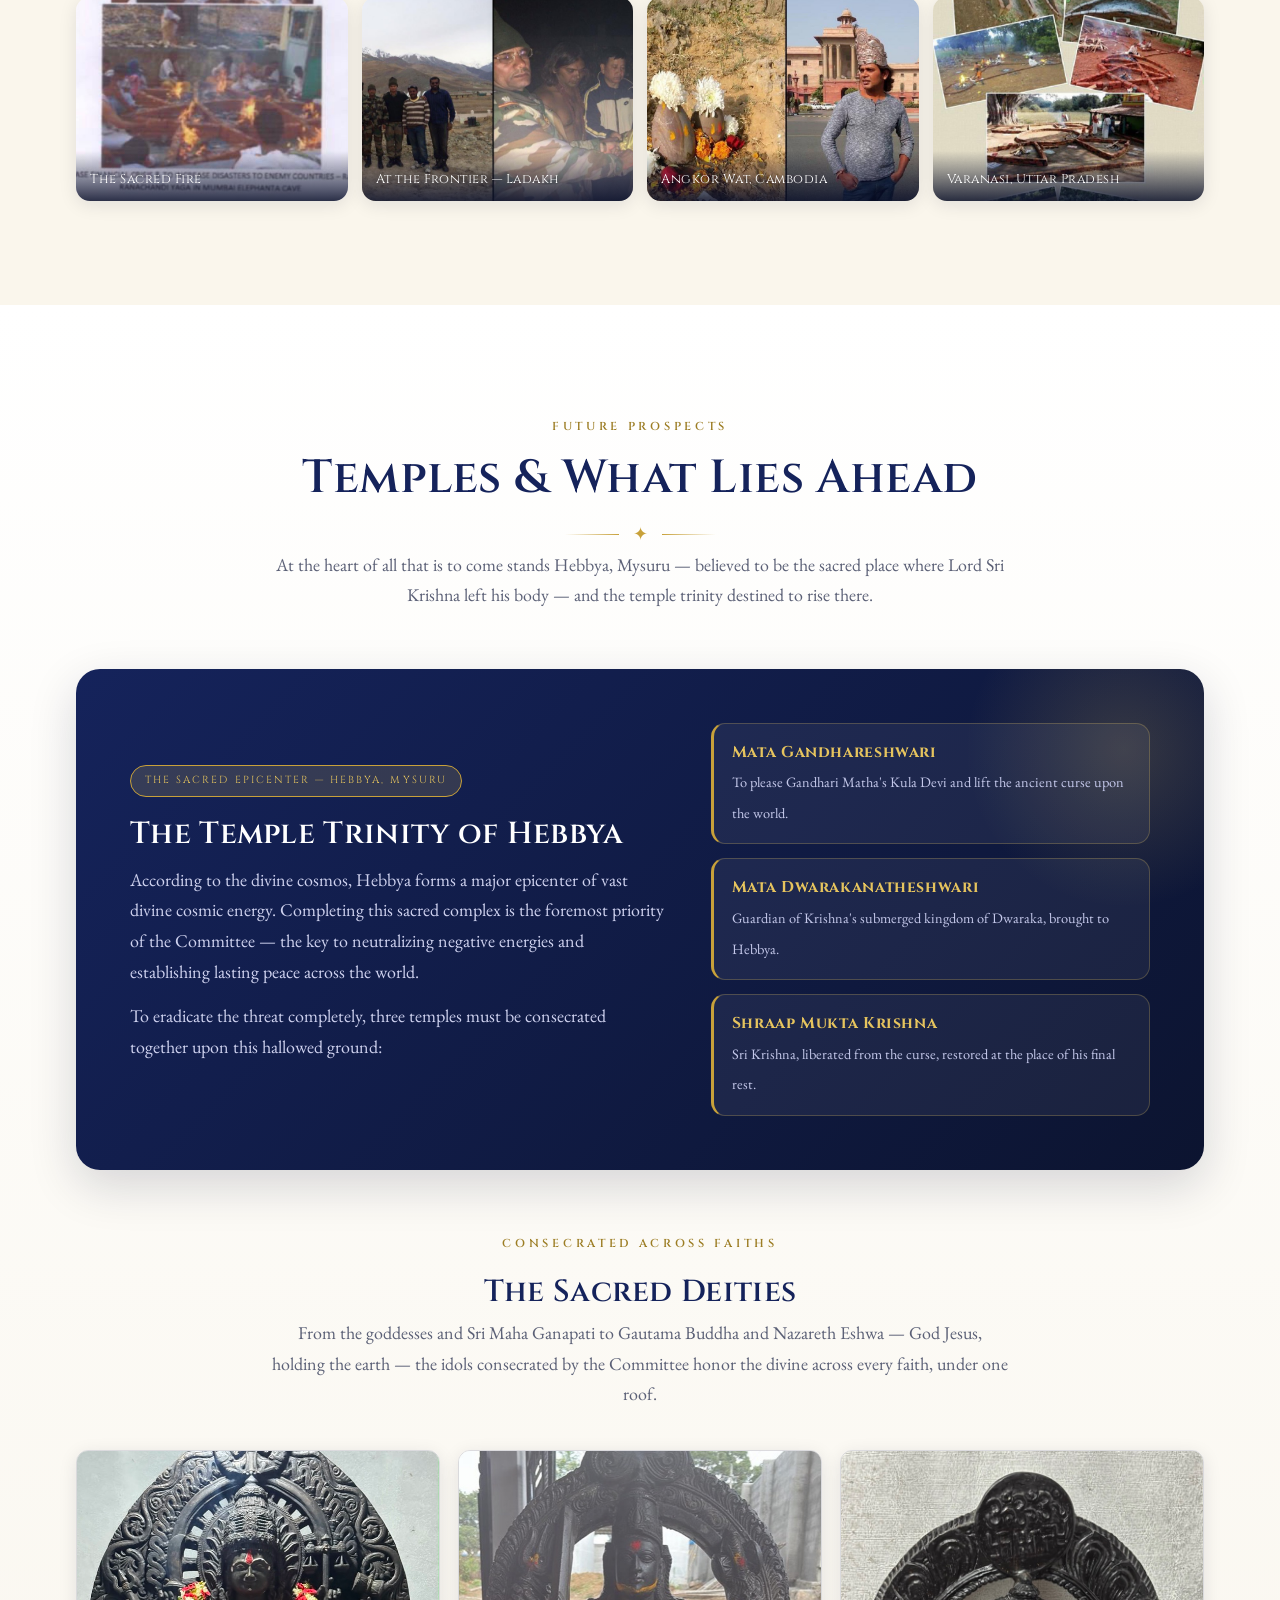
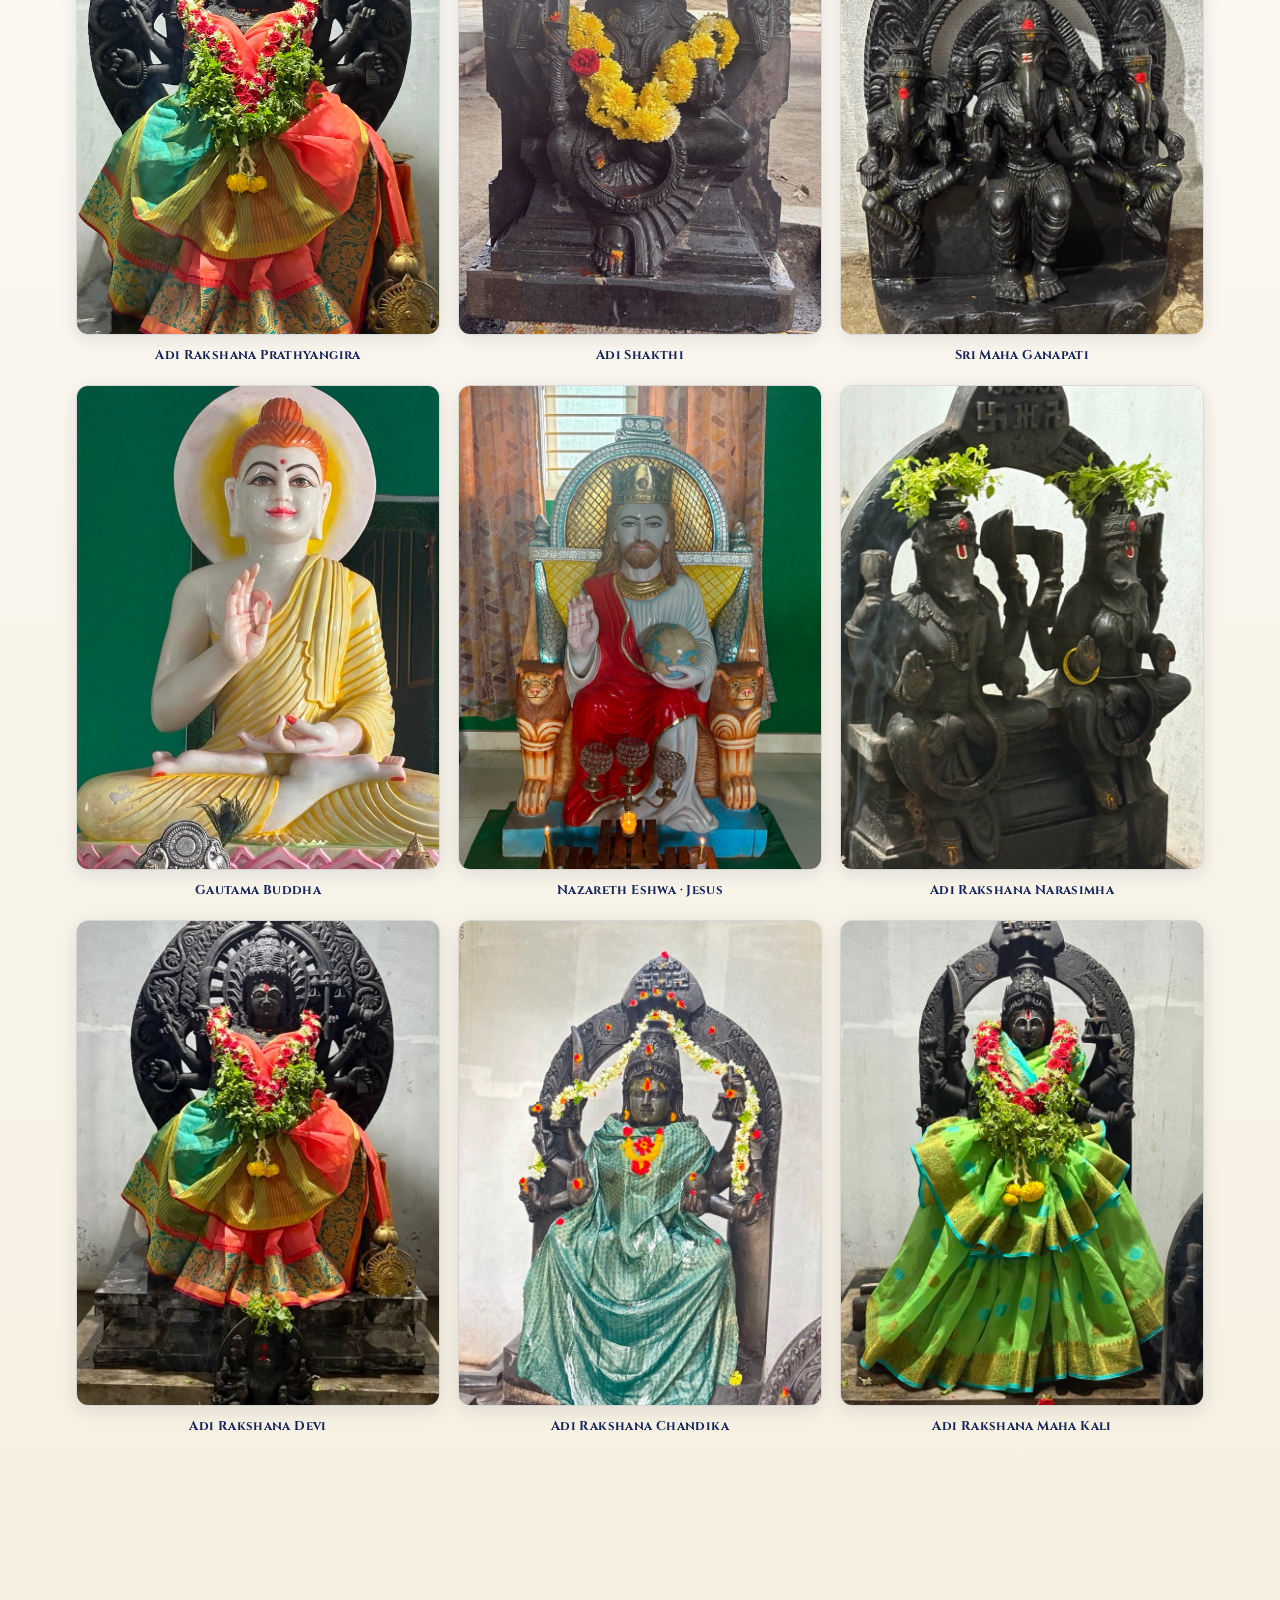
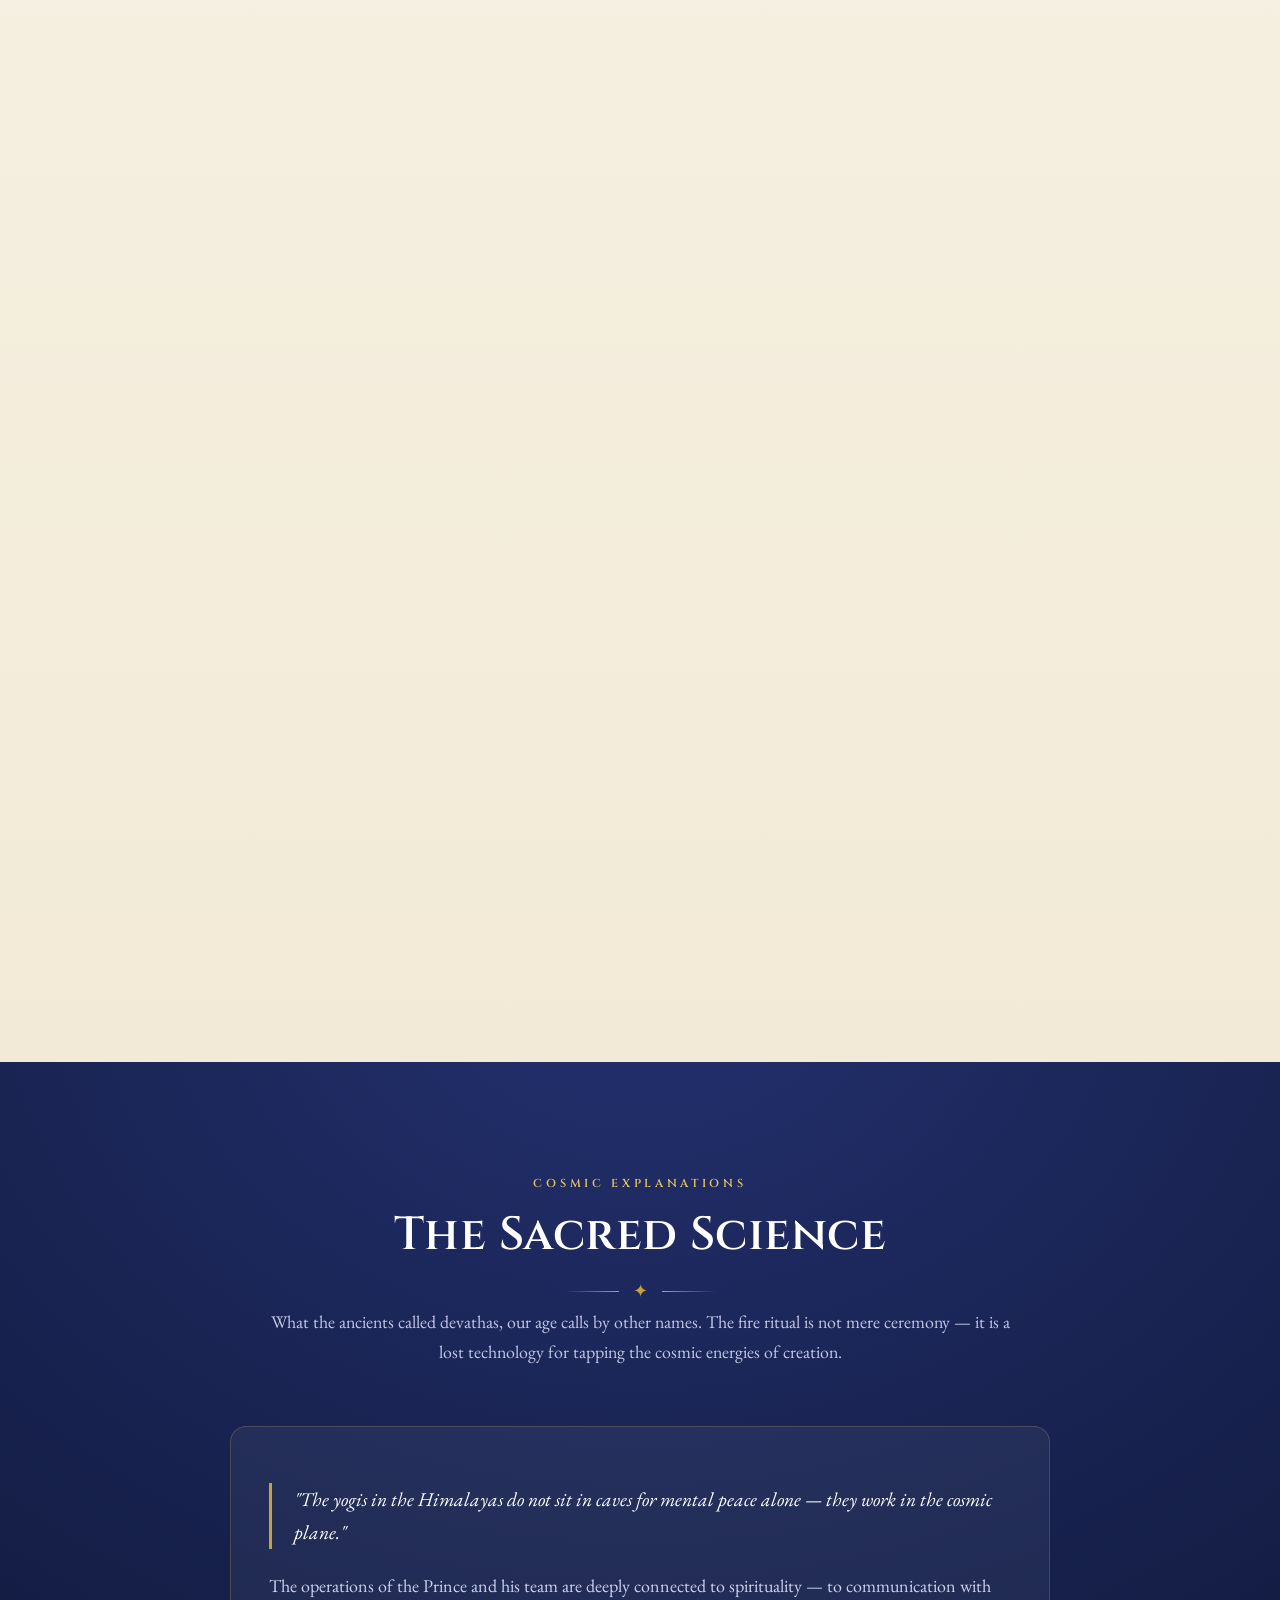
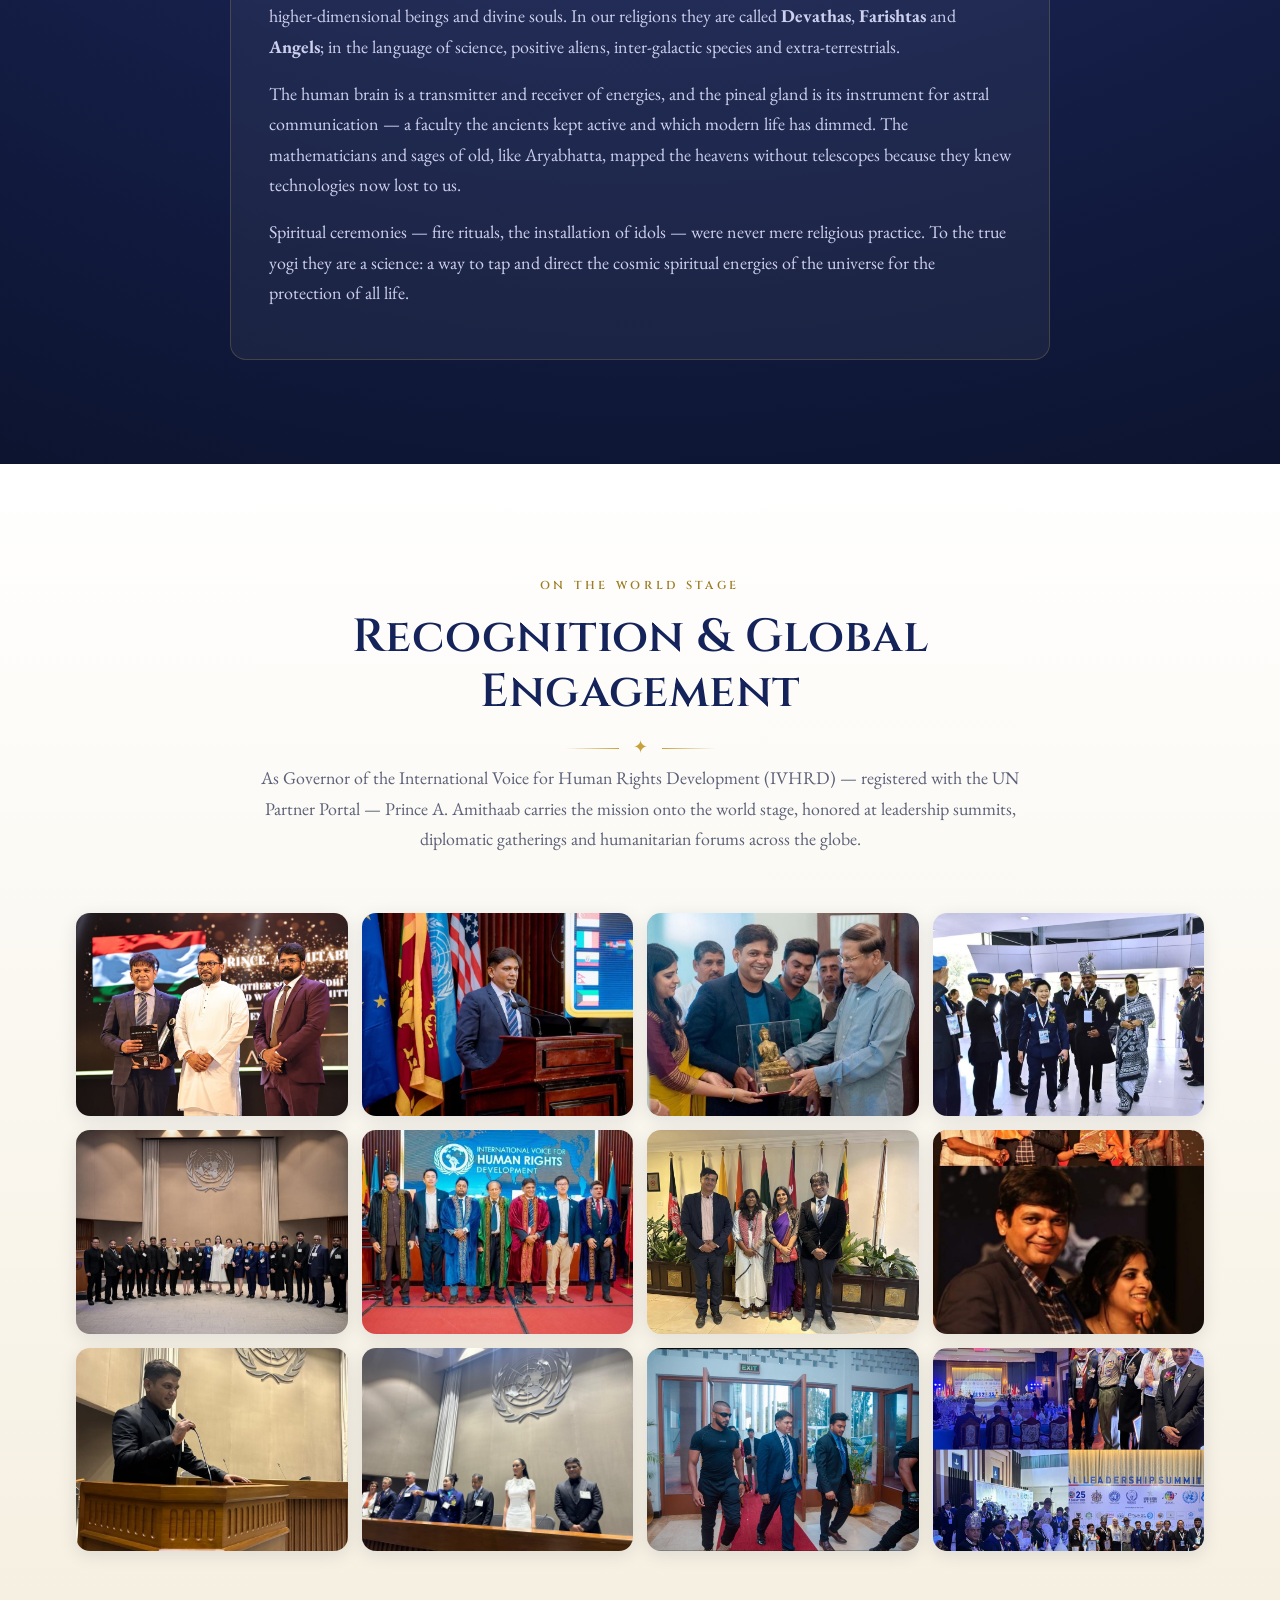
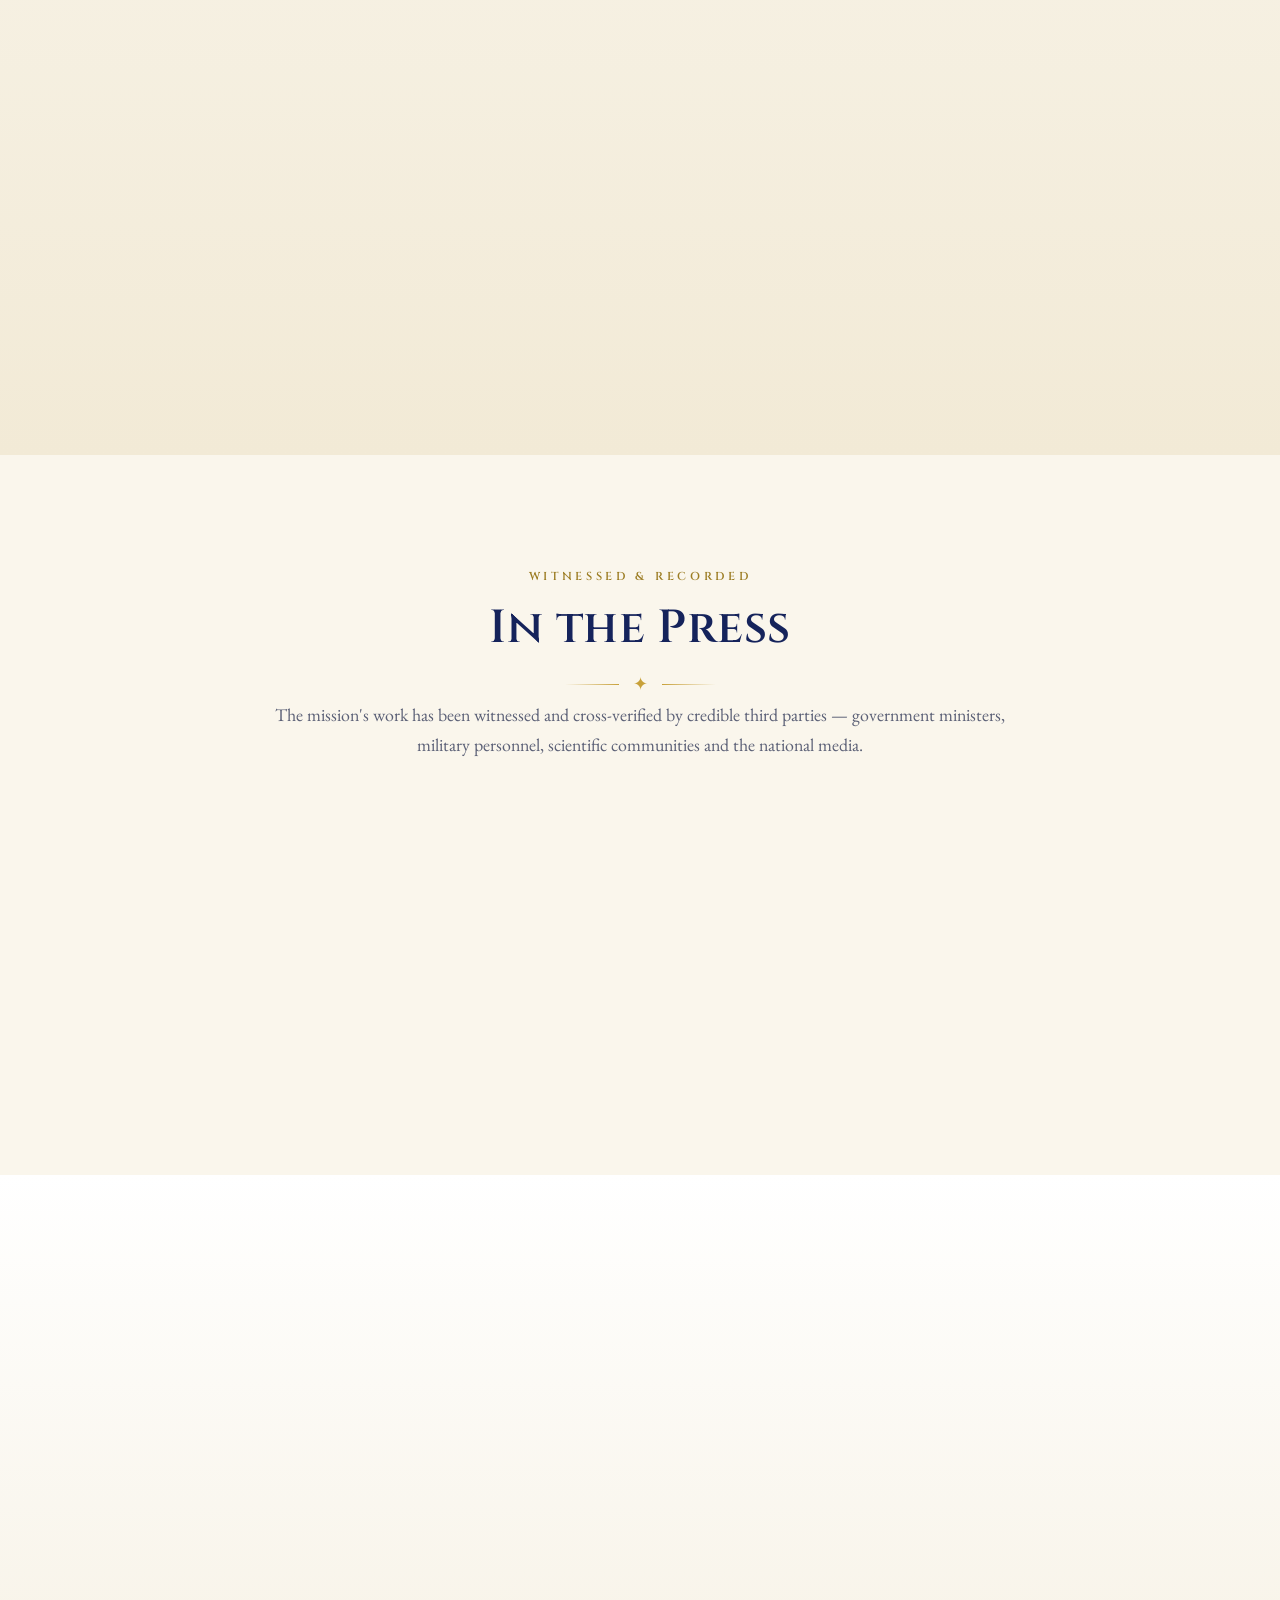
==== commit bb97a9be: "Transparent crest logo, show full CHOLA banner Co-Authored-By: Claude Sonnet 5.5 <noreply@anthropic." ====
--- a/index.html
+++ b/index.html
@@ -22,7 +22,7 @@
 <!-- ============ NAV ============ -->
 <nav class="nav" id="nav">
   <a href="#hero" class="nav-brand">
-    <img src="assets/img/chola-crest.jpg" alt="Mother Sonia Gandhi World Welfare Committee crest">
+    <img src="assets/img/chola-crest.png" alt="Mother Sonia Gandhi World Welfare Committee crest">
     <span><b>Mother Sonia Gandhi</b><small>World Welfare Committee</small></span>
   </a>
   <div class="nav-links" id="navLinks">
@@ -41,7 +41,7 @@
 <header class="hero" id="hero">
   <div class="hero-grid">
     <div class="hero-copy">
-      <img src="assets/img/chola-crest.jpg" alt="Mother Sonia Gandhi World Welfare Committee crest" class="hero-emblem-sm">
+      <img src="assets/img/chola-crest.png" alt="Mother Sonia Gandhi World Welfare Committee crest" class="hero-emblem-sm">
       <p class="program">A Spiritual &amp; Social Welfare Trust · Est. 2005</p>
       <h1>Mother Sonia Gandhi<br>World Welfare Committee</h1>
       <p class="lede">A congregation of royal families, spiritual gurus and social activists devoted to reestablishing Bharata in its full glory — protecting the motherland, reenergizing her sacred epicenters, and balancing the human, environmental and spiritual energies of this planet.</p>
@@ -391,7 +391,7 @@
   <div class="wrap">
     <div class="footer-top">
       <div class="footer-brand">
-        <img src="assets/img/chola-crest.jpg" alt="Mother Sonia Gandhi World Welfare Committee crest">
+        <img src="assets/img/chola-crest.png" alt="Mother Sonia Gandhi World Welfare Committee crest">
         <p>Mother Sonia Gandhi World Welfare Committee — a congregation of royal families, spiritual gurus and social activists working selflessly for the well-being of the planet, mankind, the eco-system and all the inhabitants of Mother Earth.</p>
       </div>
       <div>
--- a/css/style.css
+++ b/css/style.css
@@ -67,13 +67,13 @@
 }
 .nav.scrolled{background:rgba(10,18,44,.92);backdrop-filter:blur(10px);box-shadow:0 6px 24px rgba(0,0,0,.28);padding:9px 26px}
 .nav-brand{display:flex;align-items:center;gap:12px;color:#fff}
-.nav-brand img{height:52px;width:auto;border-radius:6px}
+.nav-brand img{height:52px;width:auto}
 .nav-brand b{font-family:"Cinzel",serif;font-size:.92rem;letter-spacing:.12em;line-height:1.15;display:block}
 .nav-brand small{display:block;font-family:"Cinzel",serif;font-size:.58rem;letter-spacing:.3em;color:var(--gold-bright);text-transform:uppercase}
 .nav-links{display:flex;align-items:center;gap:6px}
 .nav-links a{
   font-family:"Cinzel",serif;font-size:.74rem;letter-spacing:.12em;text-transform:uppercase;
-  color:#e7e6f3;padding:9px 13px;border-radius:8px;transition:color .25s,background .25s;
+  color:#e7e6f3;padding:9px 13px;transition:color .25s,background .25s;
 }
 .nav-links a:hover{color:var(--gold-bright)}
 .nav-cta{
@@ -105,7 +105,7 @@
 }
 .hero-grid{position:relative;z-index:2;width:100%;max-width:1140px;display:grid;grid-template-columns:1.08fr .92fr;gap:48px;align-items:center}
 .hero-copy{text-align:left;animation:floatup 1s var(--ease) both}
-.hero-emblem-sm{width:150px;border-radius:10px;margin-bottom:20px;filter:drop-shadow(0 6px 18px rgba(0,0,0,.5))}
+.hero-emblem-sm{width:150px;margin-bottom:20px;filter:drop-shadow(0 6px 18px rgba(0,0,0,.5))}
 .hero h1{font-size:clamp(1.9rem,4.4vw,3.5rem);letter-spacing:.03em;margin-bottom:.5rem;text-shadow:0 4px 30px rgba(0,0,0,.4)}
 .hero .program{
   font-family:"Cinzel",serif;letter-spacing:.34em;text-transform:uppercase;font-size:clamp(.66rem,1.4vw,.86rem);
@@ -165,10 +165,10 @@
 .split.rev{grid-template-columns:1.15fr 1fr}
 .portrait-frame{position:relative}
 .portrait-frame img{border-radius:var(--r);box-shadow:var(--shadow-md);width:100%;object-fit:cover}
-.portrait-frame::after{content:"";position:absolute;inset:14px;border:1px solid var(--gold);border-radius:10px;pointer-events:none;mix-blend-mode:overlay}
+.portrait-frame::after{content:"";position:absolute;inset:14px;border:1px solid var(--gold);pointer-events:none;mix-blend-mode:overlay}
 .portrait-cap{
   position:absolute;left:18px;bottom:18px;background:rgba(10,18,44,.86);color:#fff;
-  padding:10px 16px;border-radius:10px;border-left:3px solid var(--gold);backdrop-filter:blur(4px);
+  padding:10px 16px;border-left:3px solid var(--gold);backdrop-filter:blur(4px);
 }
 .portrait-cap b{font-family:"Cinzel",serif;font-size:.82rem;letter-spacing:.08em;display:block}
 .portrait-cap small{color:var(--gold-bright);font-size:.7rem;letter-spacing:.16em;text-transform:uppercase}
@@ -300,7 +300,7 @@
 form .frow{display:grid;grid-template-columns:1fr 1fr;gap:16px}
 form label{display:block;font-family:"Cinzel",serif;font-size:.66rem;letter-spacing:.12em;text-transform:uppercase;color:#c4c8ea;margin:14px 0 6px}
 form input,form textarea{
-  width:100%;background:rgba(255,255,255,.06);border:1px solid rgba(255,255,255,.18);border-radius:10px;
+  width:100%;background:rgba(255,255,255,.06);border:1px solid rgba(255,255,255,.18);
   padding:13px 15px;color:#fff;font-family:inherit;font-size:1rem;transition:border-color .25s,background .25s;
 }
 form input:focus,form textarea:focus{outline:none;border-color:var(--gold-bright);background:rgba(255,255,255,.1)}
@@ -311,7 +311,7 @@
 /* ============ FOOTER ============ */
 .footer{background:var(--royal-deep);color:#bfc3e4;padding:64px 0 28px}
 .footer-top{display:grid;grid-template-columns:1.4fr 1fr 1fr;gap:40px;padding-bottom:40px;border-bottom:1px solid rgba(255,255,255,.1)}
-.footer-brand img{height:96px;border-radius:8px;margin-bottom:16px}
+.footer-brand img{height:96px;margin-bottom:16px}
 .footer-brand p{font-size:.95rem;max-width:340px}
 .footer h5{font-family:"Cinzel",serif;color:#fff;font-size:.78rem;letter-spacing:.14em;text-transform:uppercase;margin-bottom:16px}
 .footer ul{list-style:none;display:grid;gap:9px}
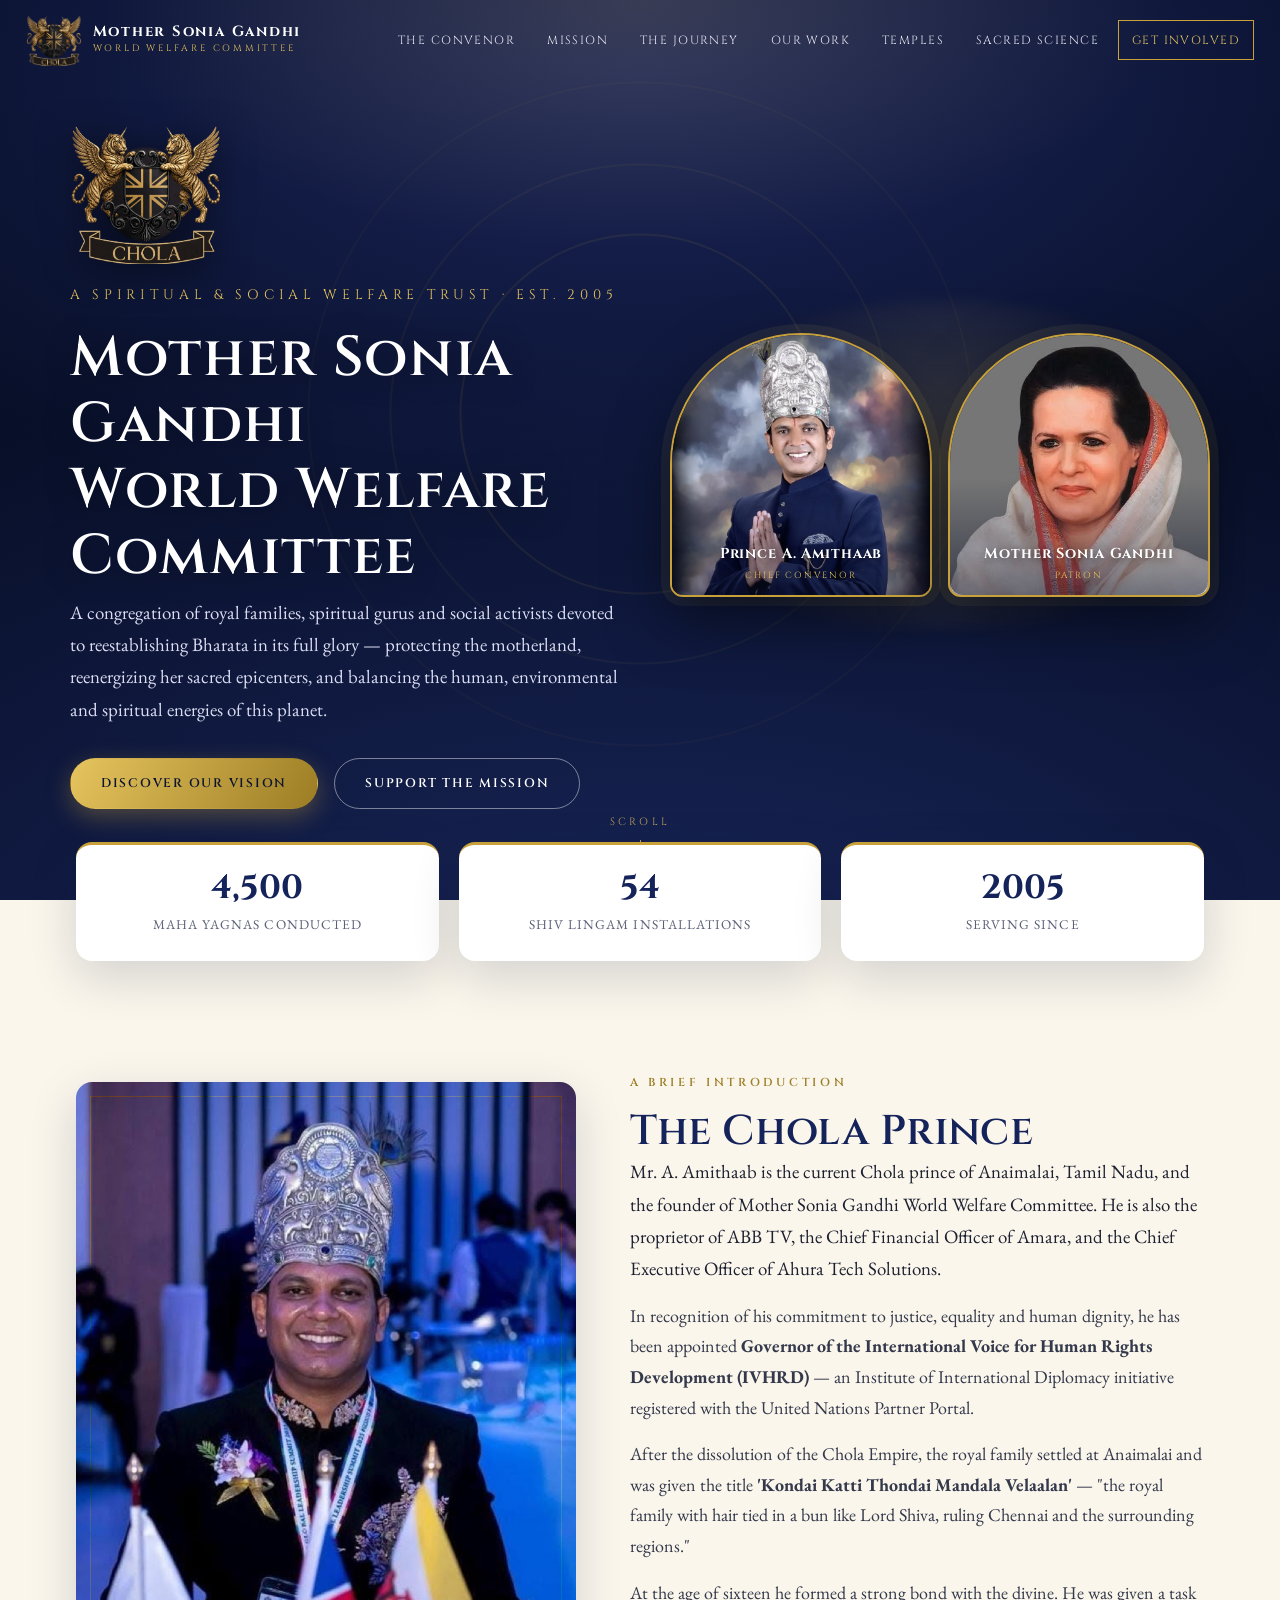
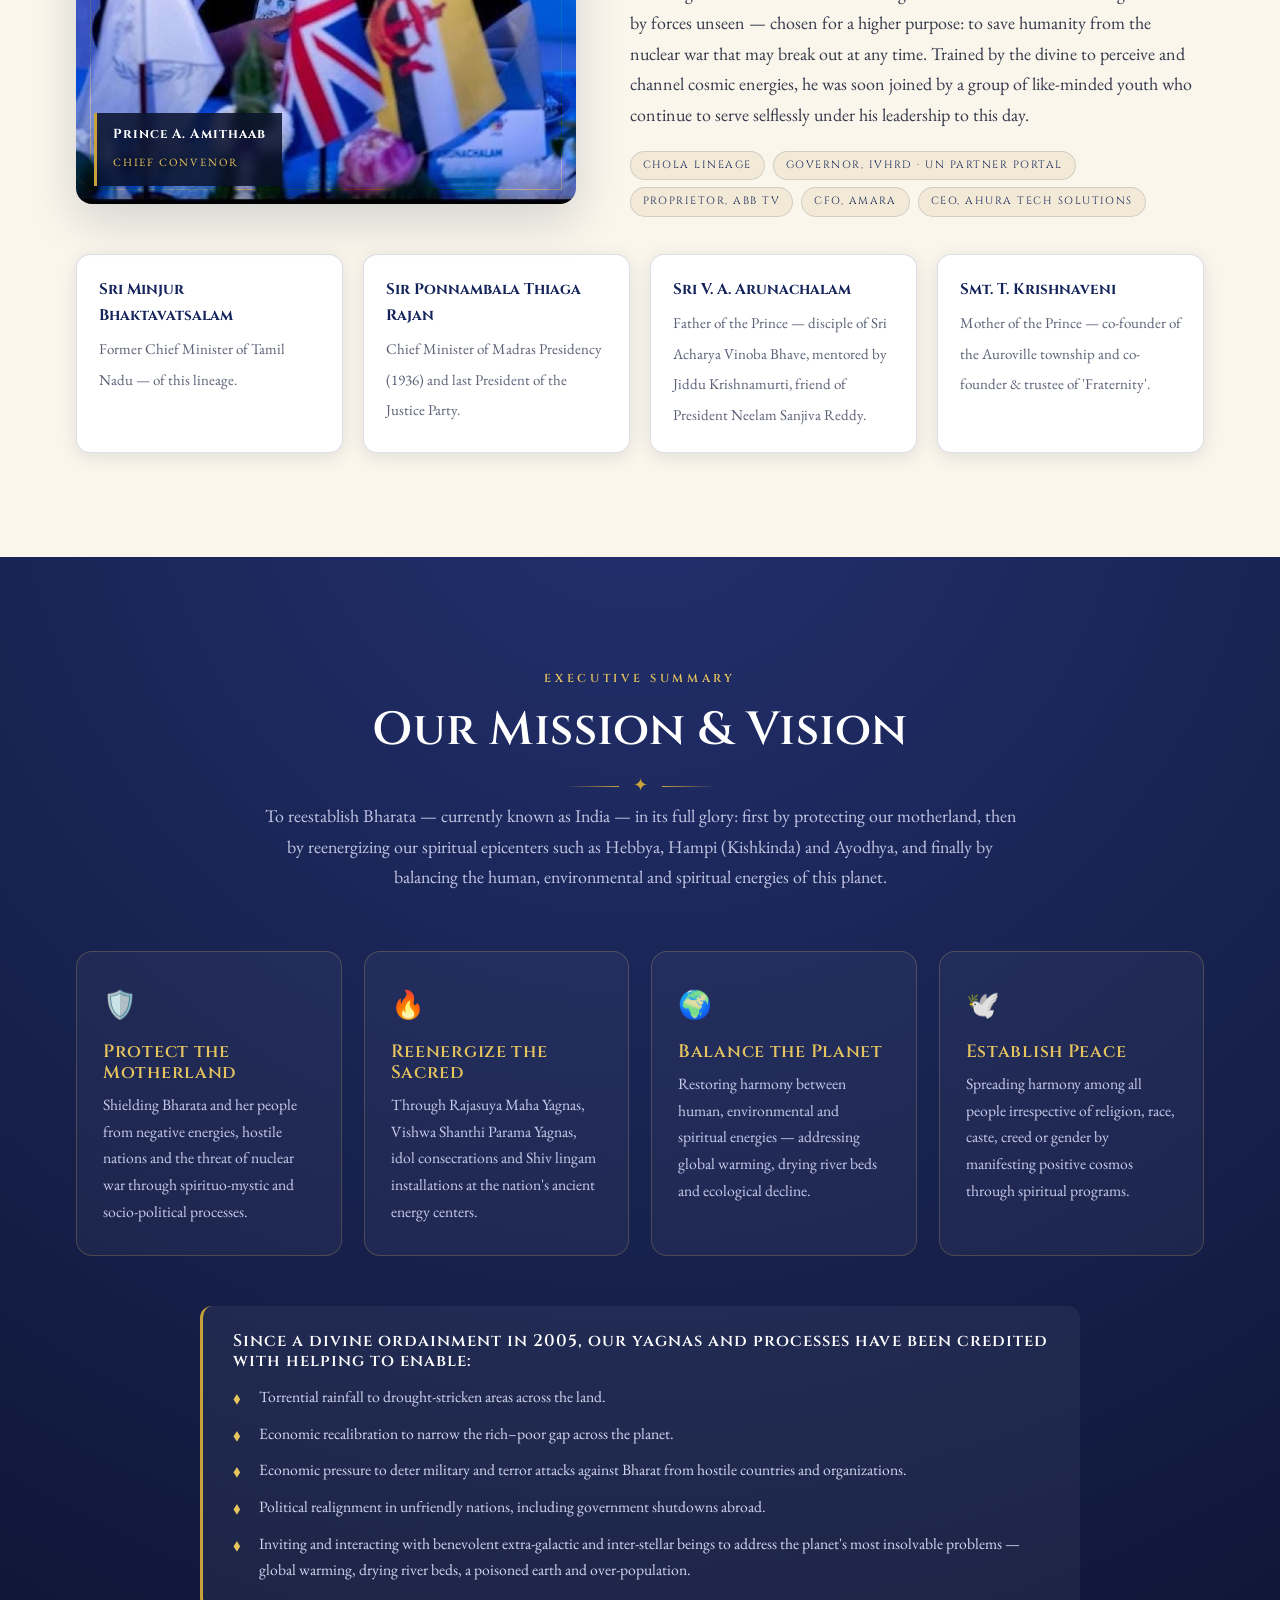
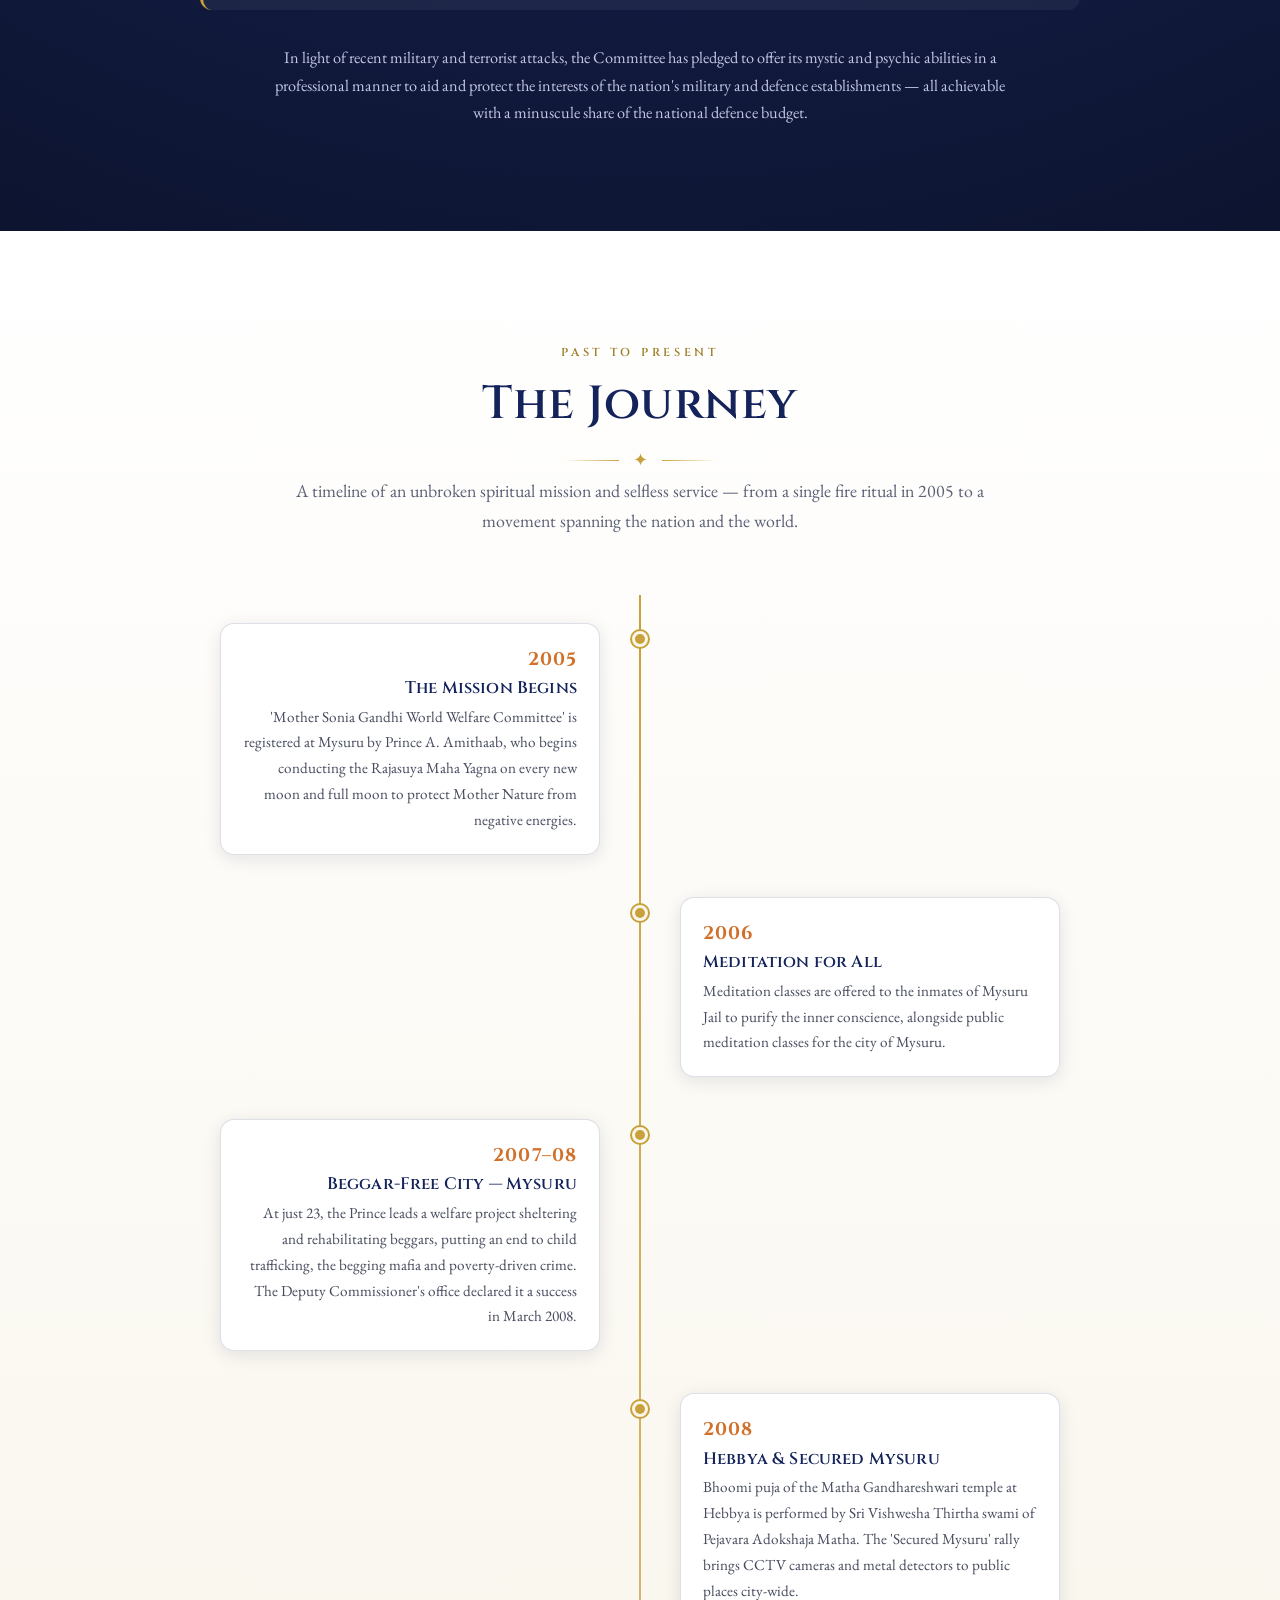
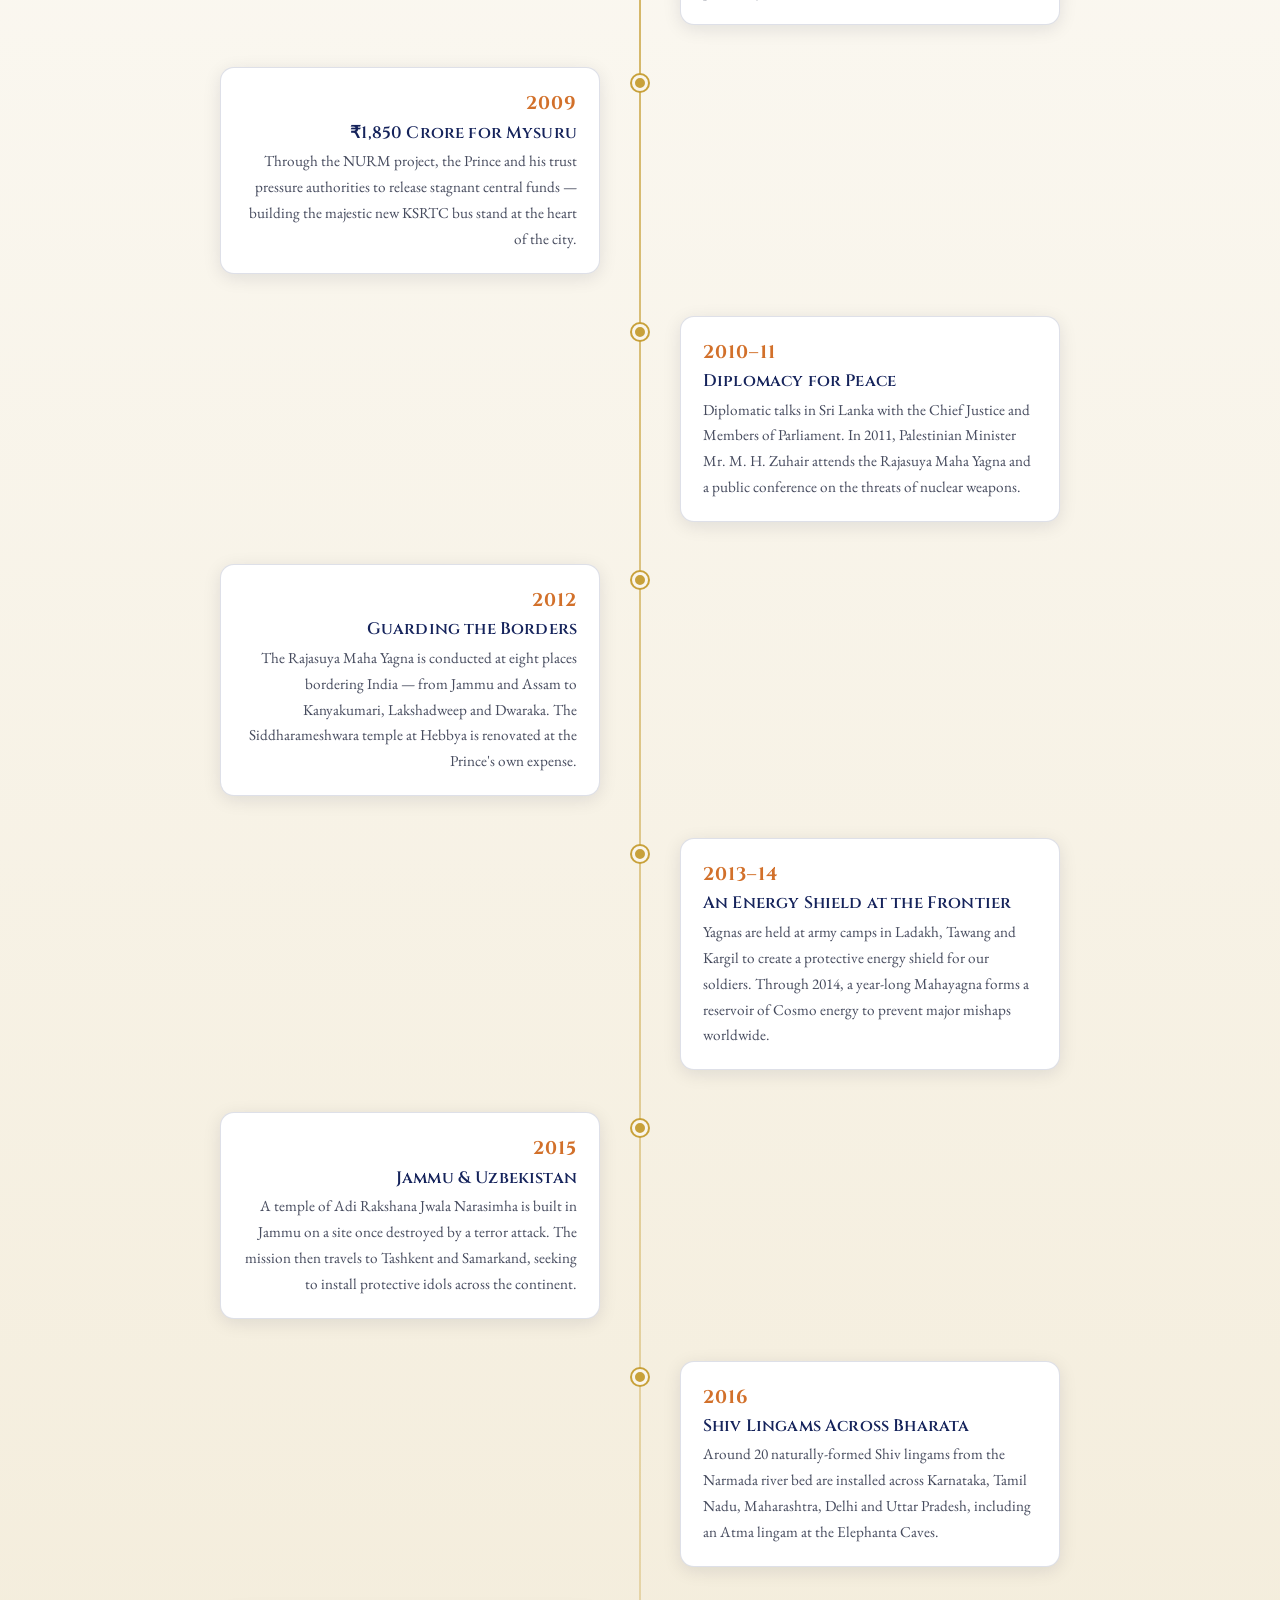
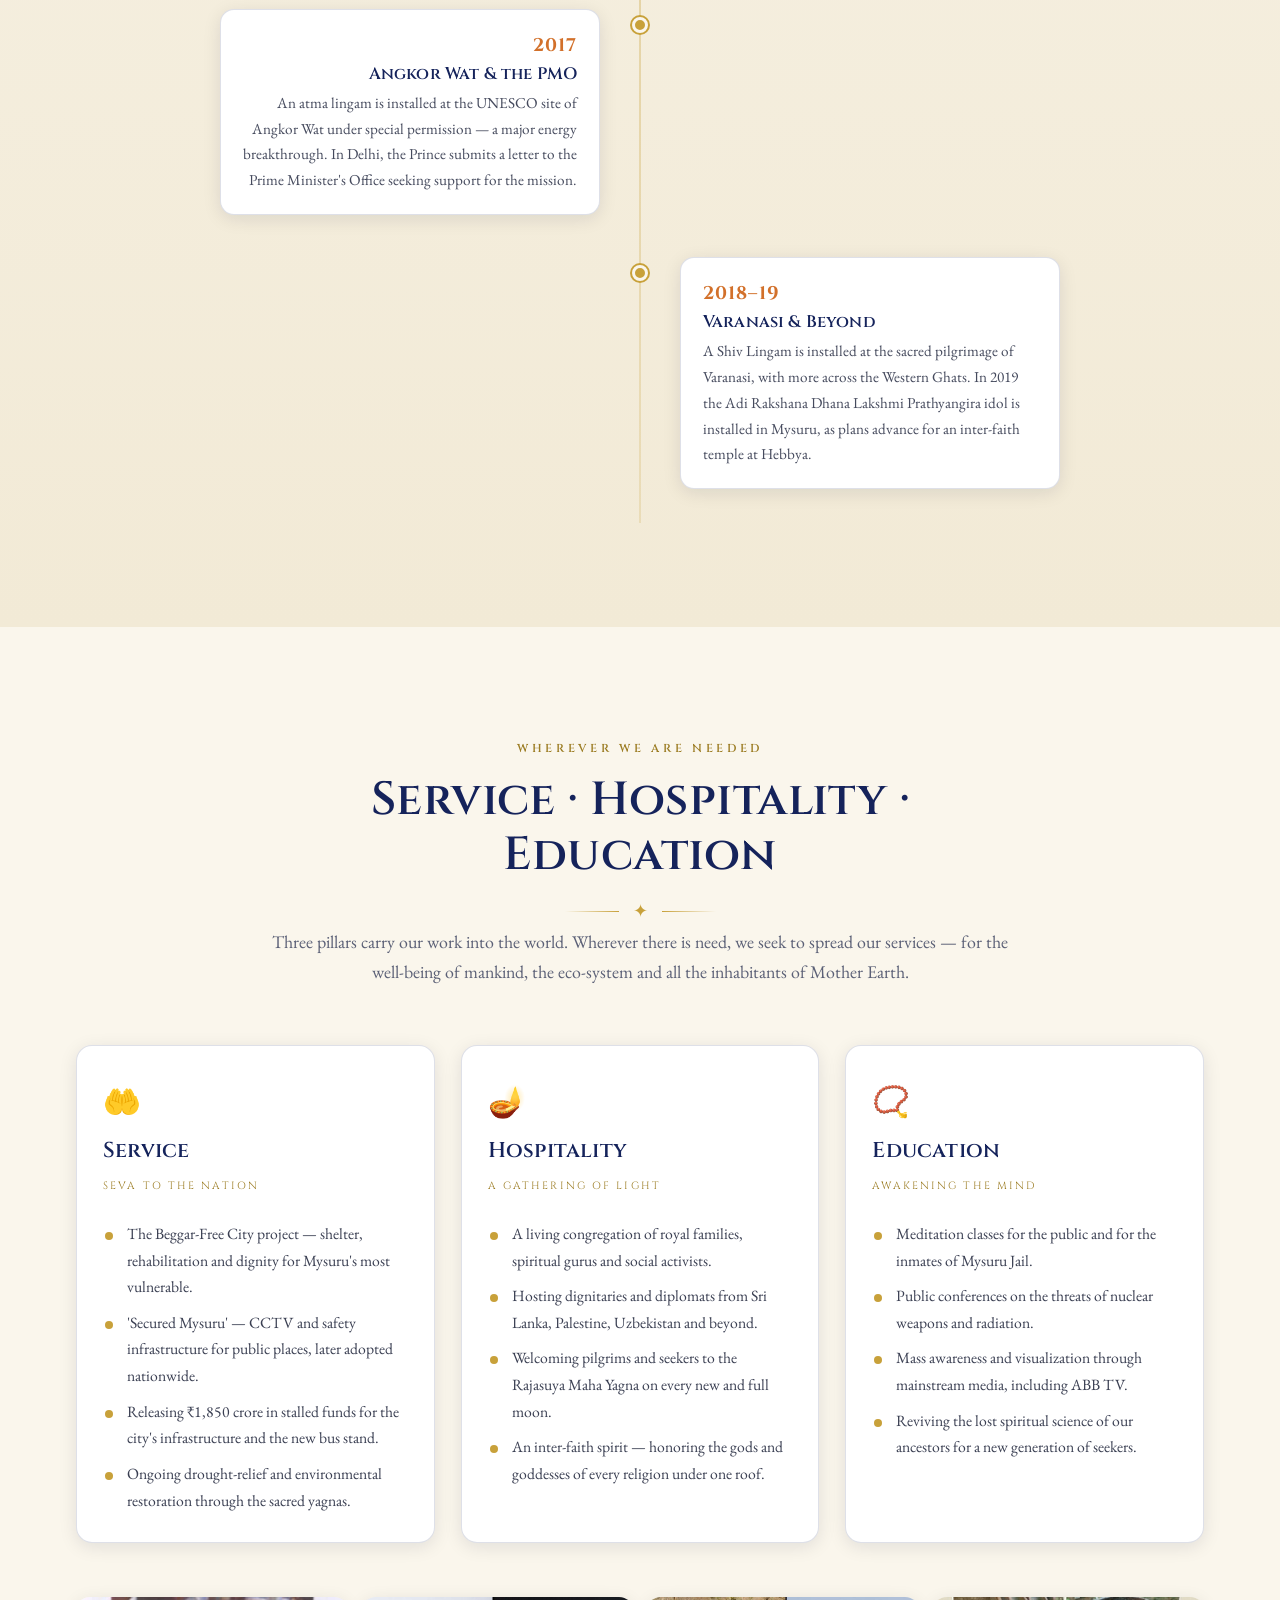
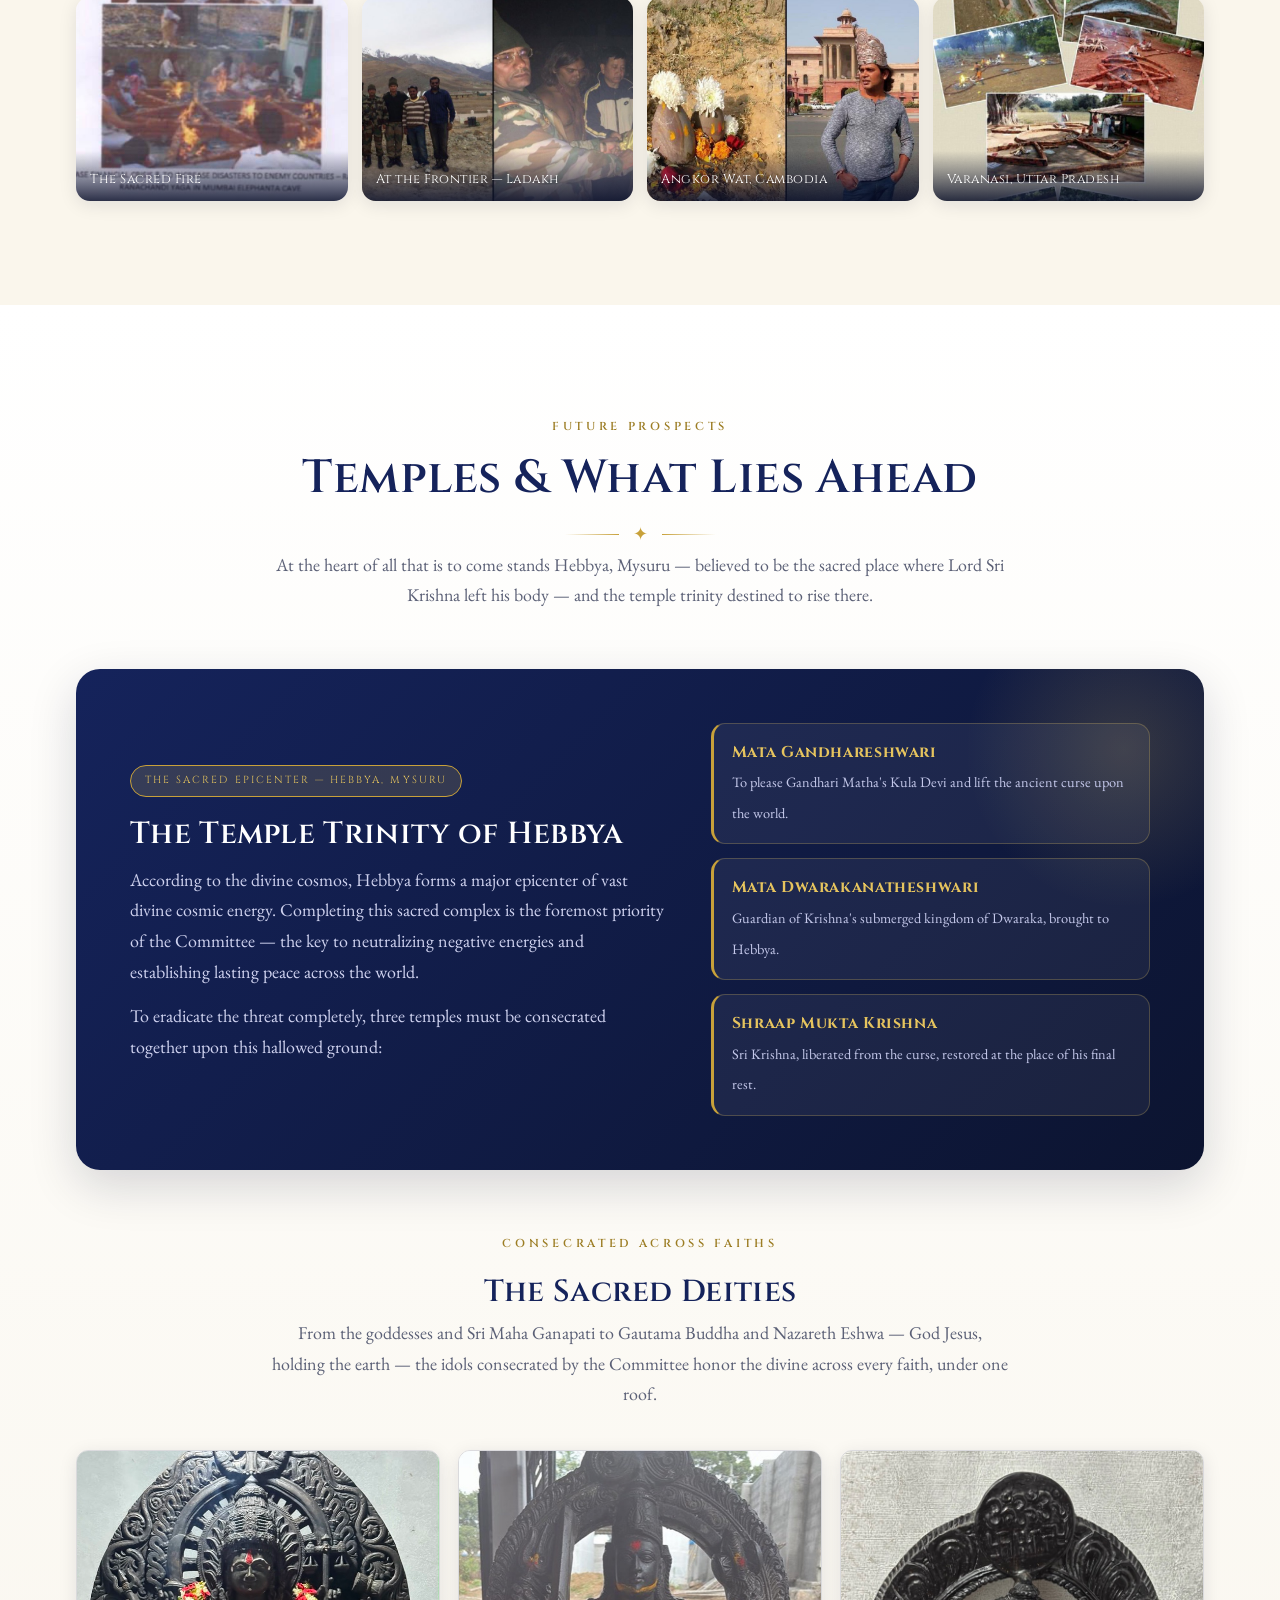
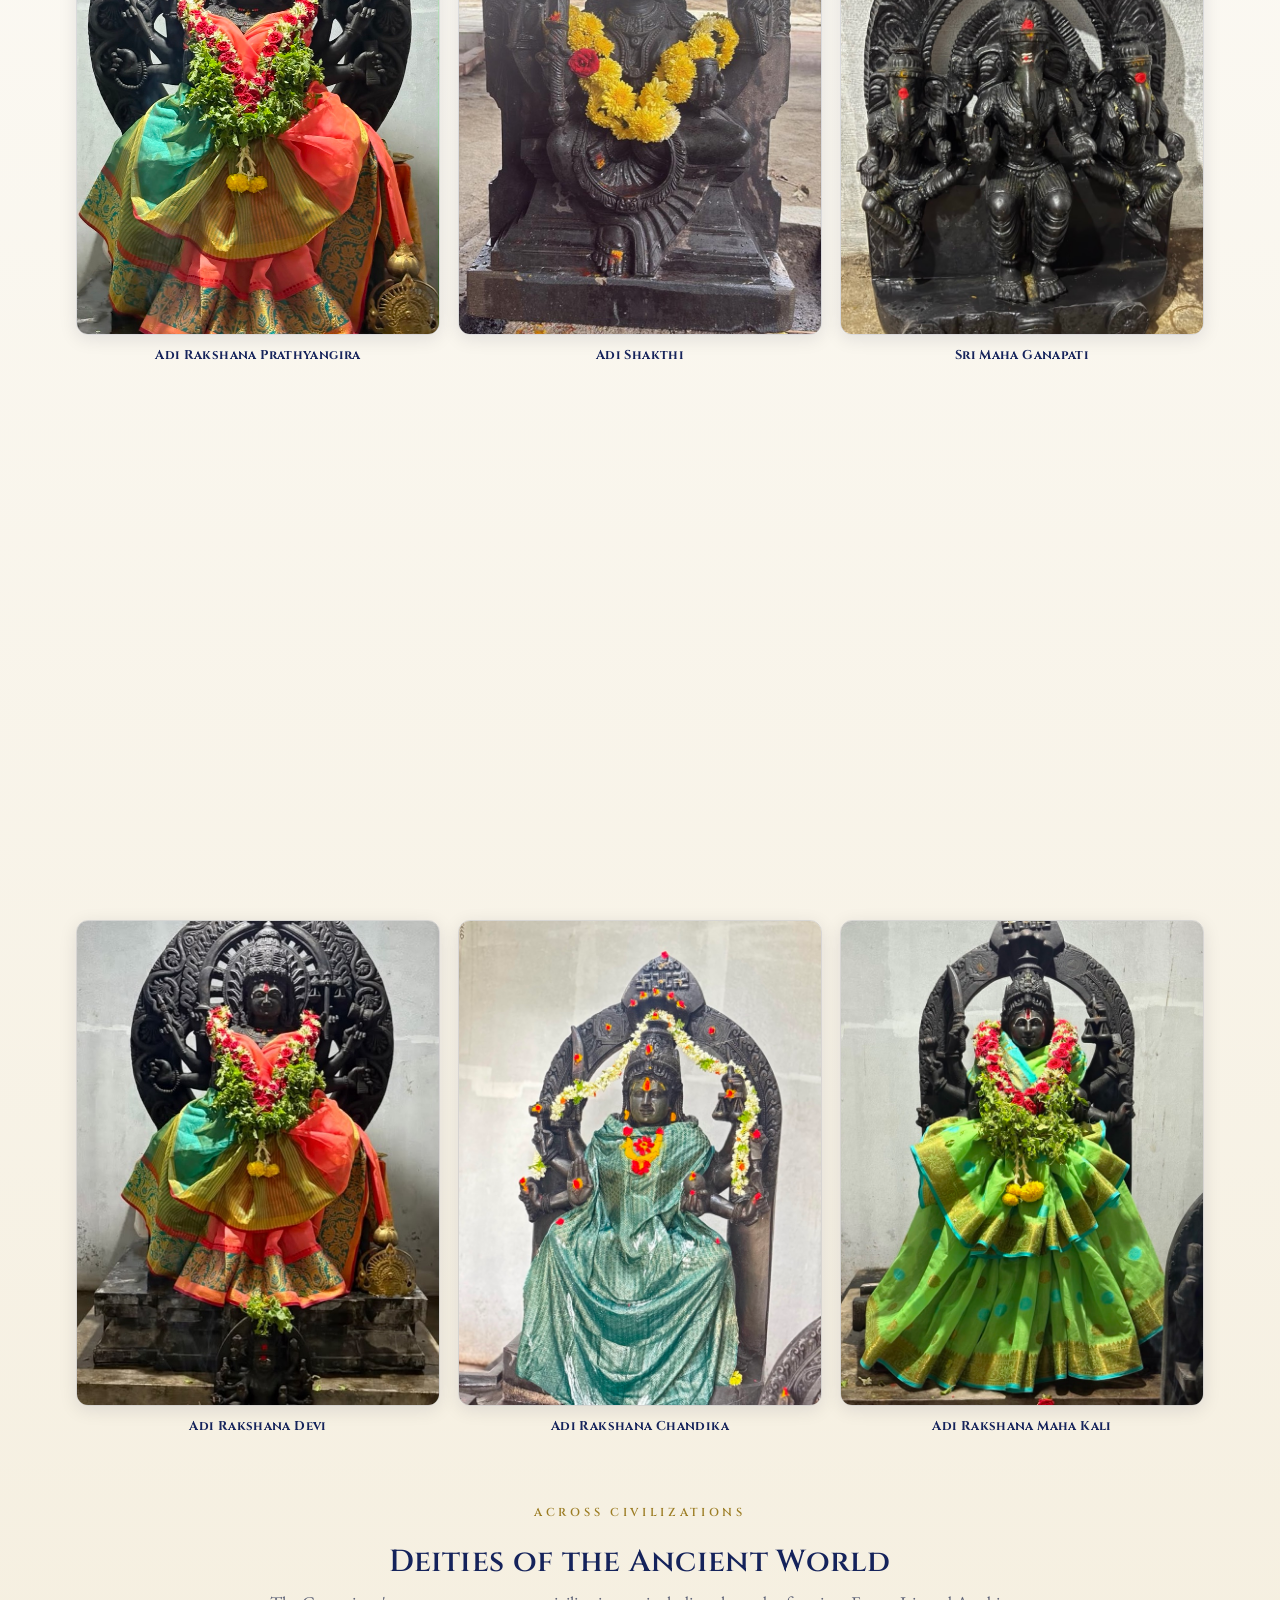
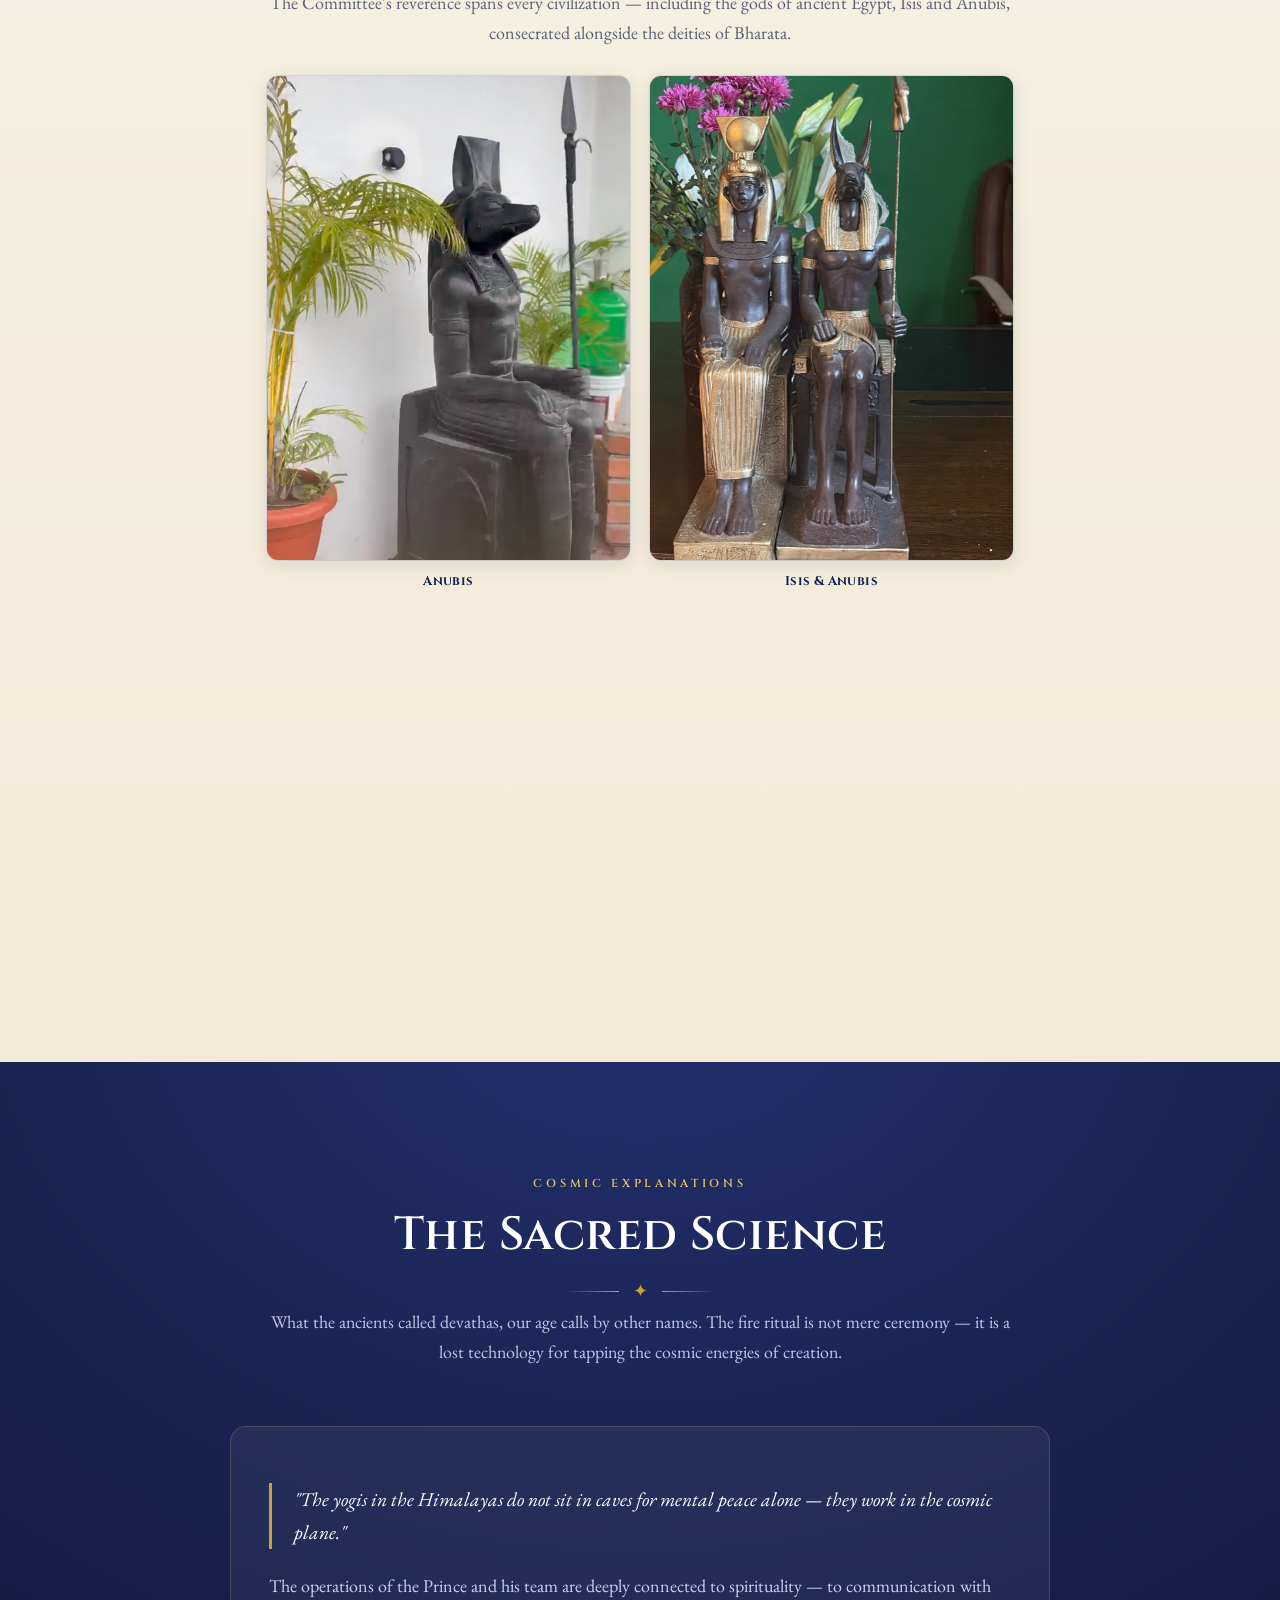
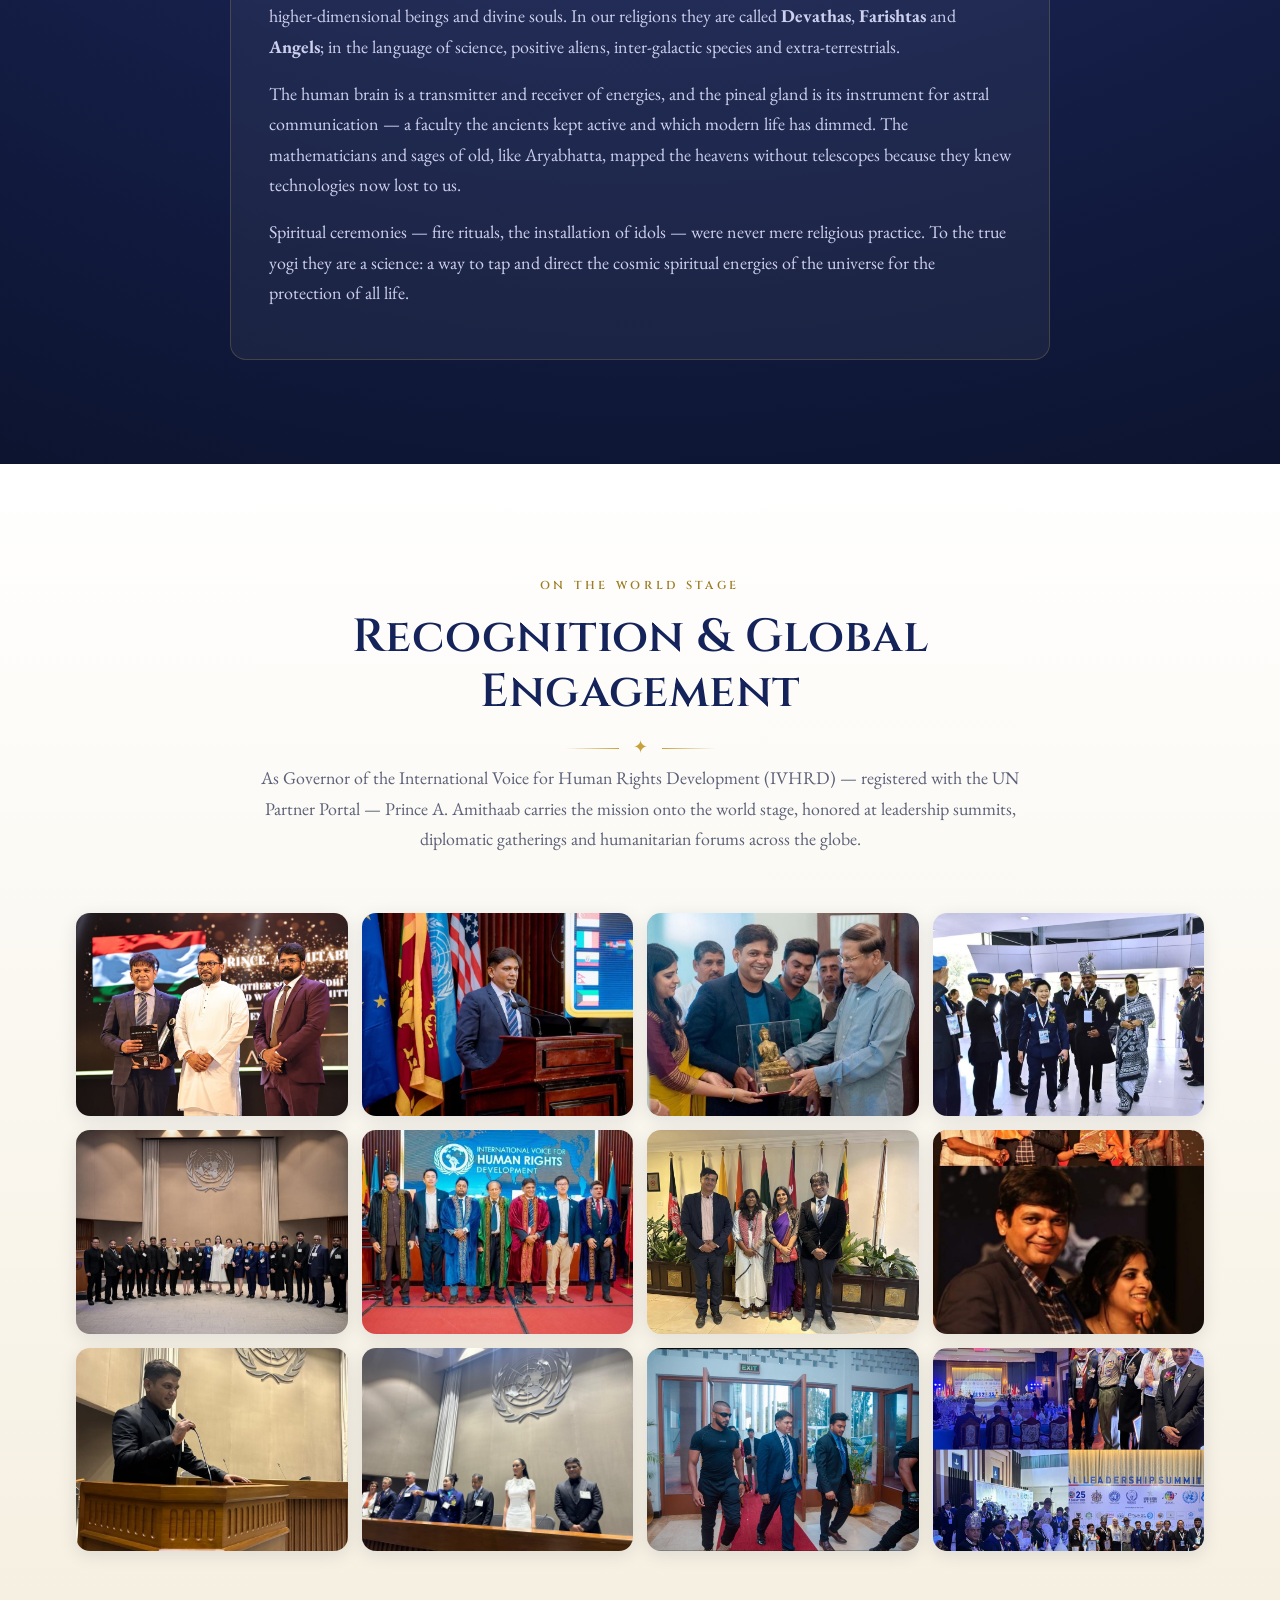
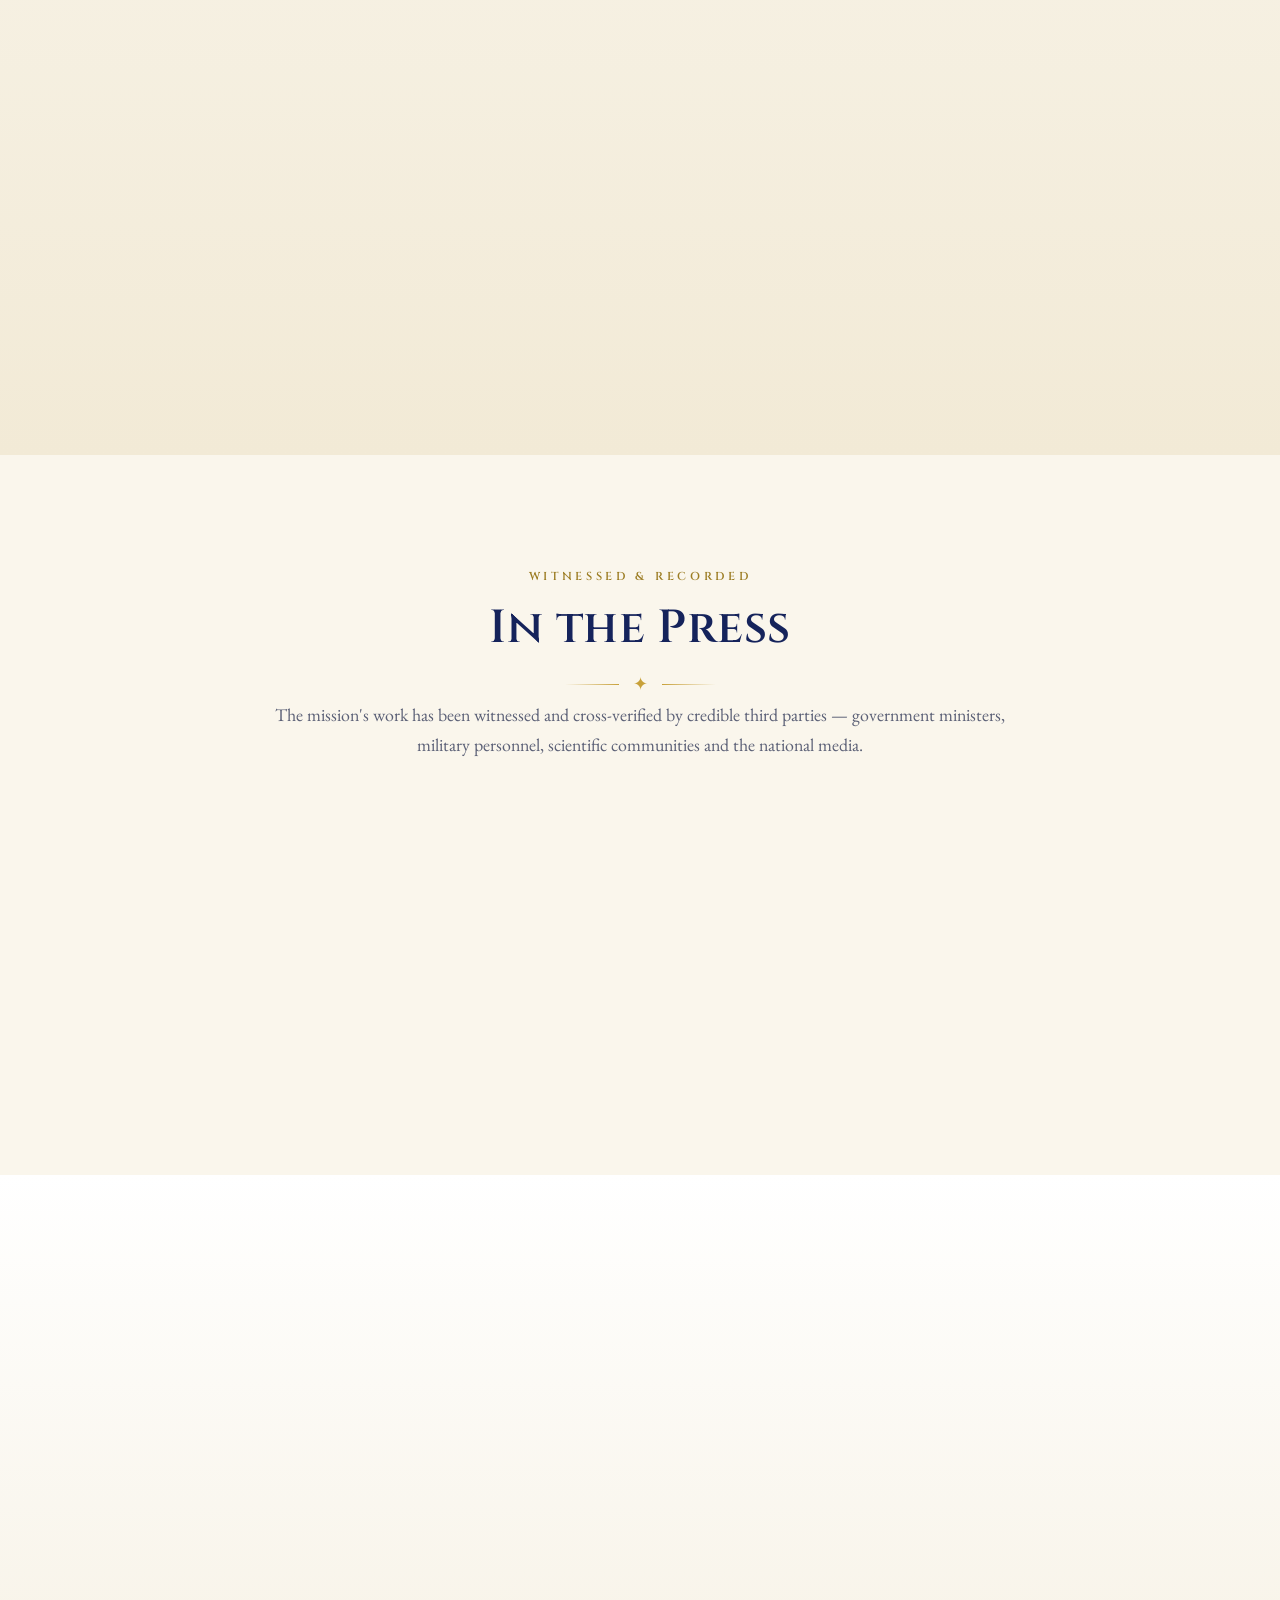
==== commit fb72a988: "Transparent crest favicon Co-Authored-By: Claude Sonnet 5.5 <noreply@anthropic.com>" ====
--- a/index.html
+++ b/index.html
@@ -9,8 +9,8 @@
 <meta property="og:description" content="A congregation of royal families, spiritual gurus and social activists reenergizing the sacred epicenters of the motherland.">
 <meta property="og:type" content="website">
 <meta property="og:image" content="assets/img/founder-hero.jpg">
-<link rel="icon" type="image/png" sizes="32x32" href="assets/img/favicon-32.png">
-<link rel="icon" href="favicon.ico" sizes="any">
+<link rel="icon" type="image/png" sizes="32x32" href="assets/img/favicon-32.png?v=2">
+<link rel="icon" href="favicon.ico?v=2" sizes="any">
 <link rel="apple-touch-icon" href="assets/img/favicon-180.png">
 <link rel="preconnect" href="https://fonts.googleapis.com">
 <link rel="preconnect" href="https://fonts.gstatic.com" crossorigin>
